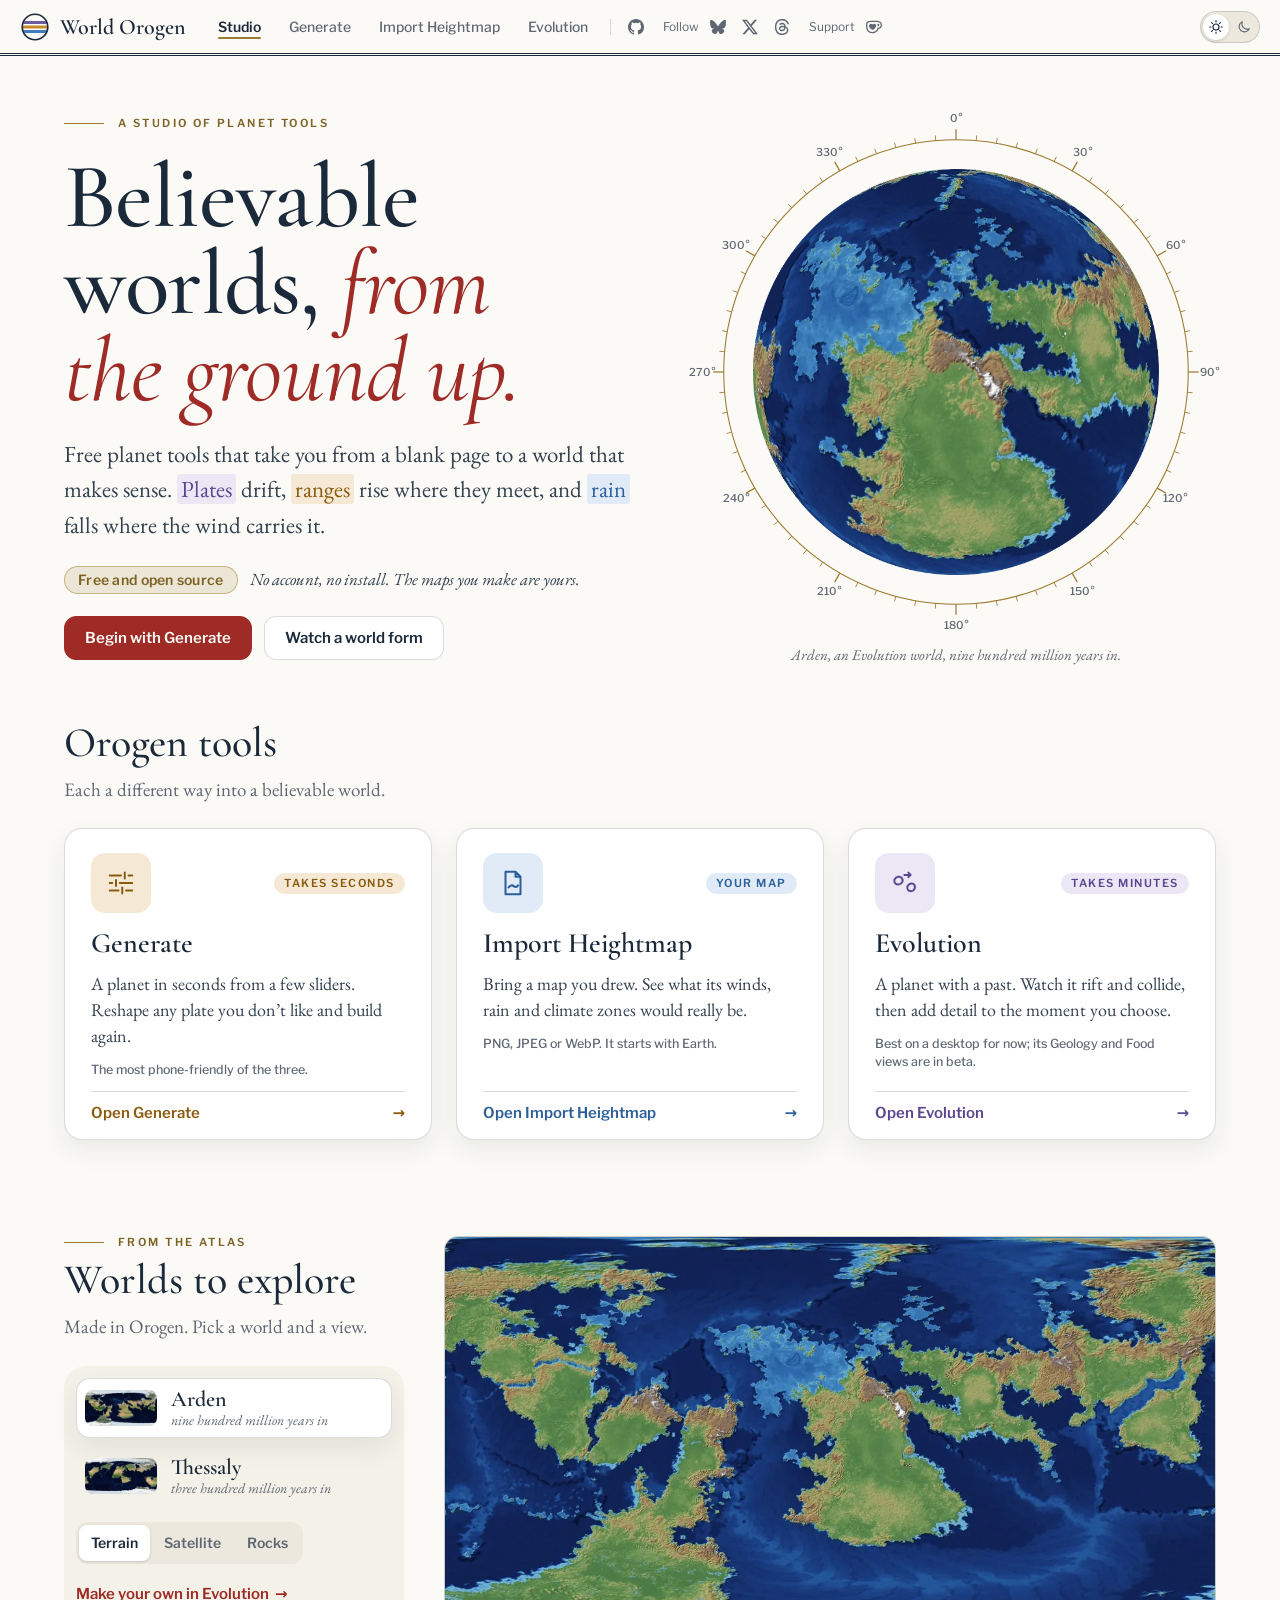
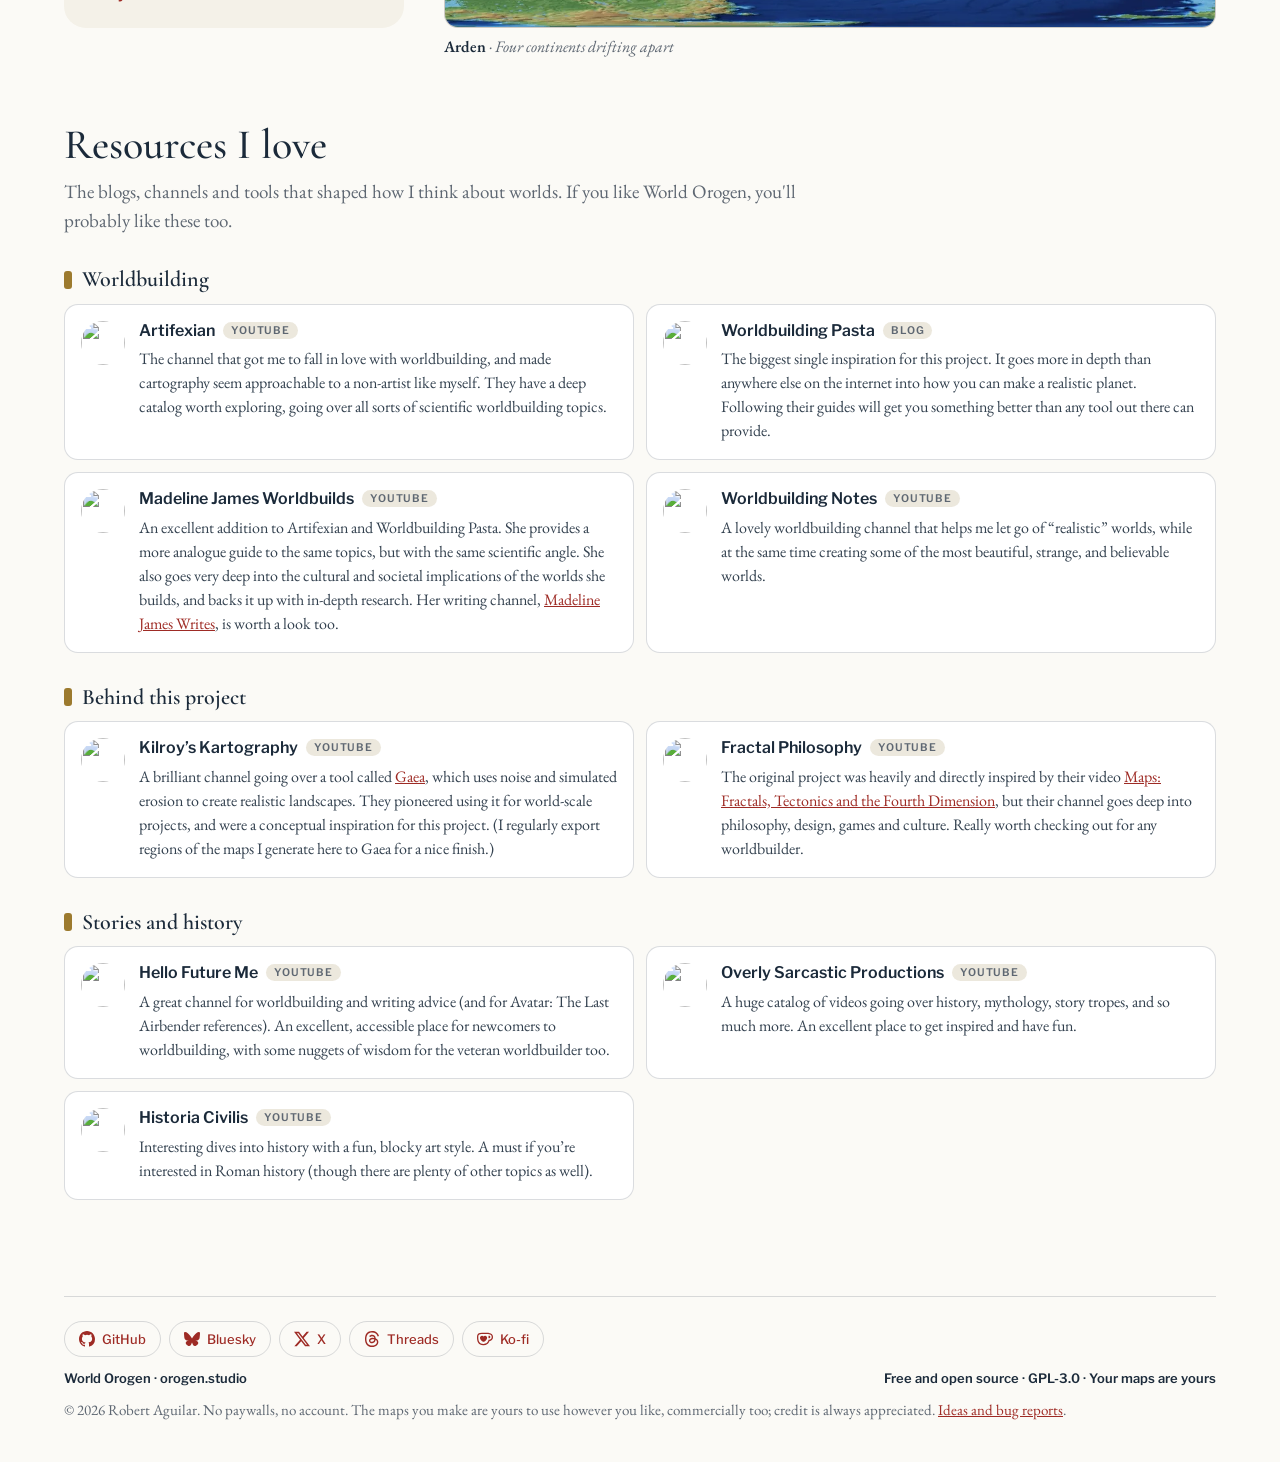
==== index.html @ 9ebd5ce2 "Redesign polish 1: theme switch, the open area, the logo spinner, the Studio The owner's first detai" ====
<!DOCTYPE html>
<html lang="en">
<head>
    <meta charset="UTF-8">
    <script>
        // Generate's planet links from before it moved to /generate (orogen.studio/#code): on to Generate, the planet kept.
        // The part after the # never reaches the server, so this page sends them on. (The Studio has no links within itself.)
        if (location.hash.length > 1) location.replace('/generate' + location.search + location.hash);
    </script>
    <meta name="viewport" content="width=device-width, initial-scale=1.0">
    <title>World Orogen Studio — Free Planet &amp; Worldbuilding Tools</title>
    <meta name="description" content="Believable worlds from the ground up — World Orogen's free, open-source planet tools in one place: generate a planet in seconds, import your own heightmap and simulate its climate, or watch a planet's tectonic history unfold — plus worldbuilding blogs, channels and tools worth knowing.">
    <meta name="author" content="World Orogen">
    <meta name="theme-color" content="#FBFAF6" media="(prefers-color-scheme: light)">
    <meta name="theme-color" content="#0E1824" media="(prefers-color-scheme: dark)">
    <link rel="canonical" href="https://orogen.studio/">
    <meta property="og:type" content="website">
    <meta property="og:url" content="https://orogen.studio/">
    <meta property="og:title" content="World Orogen Studio — Free Planet &amp; Worldbuilding Tools">
    <meta property="og:description" content="Believable worlds from the ground up: three free, in-browser planet tools, and the worldbuilding resources behind them.">
    <meta property="og:image" content="https://orogen.studio/preview.png">
    <meta property="og:site_name" content="World Orogen">
    <meta name="twitter:card" content="summary_large_image">
    <meta name="twitter:site" content="@worldorogen">
    <meta name="twitter:title" content="World Orogen Studio — Free Planet &amp; Worldbuilding Tools">
    <meta name="twitter:description" content="Believable worlds from the ground up: three free, in-browser planet tools, and the worldbuilding resources behind them.">
    <meta name="twitter:image" content="https://orogen.studio/preview.png">
    <link rel="manifest" href="site.webmanifest">
    <link rel="icon" href="assets/brand/favicon.svg" type="image/svg+xml">
    <link rel="icon" href="assets/brand/favicon-32.png" sizes="32x32" type="image/png">
    <link rel="apple-touch-icon" href="assets/brand/apple-touch-icon.png">
    <script src="js/theme.js"></script>
    <link rel="stylesheet" href="tokens.css">
    <link rel="stylesheet" href="styles.css">
    <link rel="stylesheet" href="studio.css">
</head>
<body class="studio">
    <nav id="topNav">
        <a class="nav-logo" href="/" aria-label="World Orogen: the Studio"><svg class="og-mark" width="30" height="30" viewBox="0 0 32 32" aria-hidden="true"><defs><clipPath id="navMarkClip"><circle cx="16" cy="16" r="12.8"/></clipPath></defs><g clip-path="url(#navMarkClip)"><rect class="s1" x="0" y="9.6" width="32" height="3.2"/><rect class="s2" x="0" y="14.4" width="32" height="3.2"/><rect class="s3" x="0" y="19.2" width="32" height="3.2"/></g><circle class="ring" cx="16" cy="16" r="13.6" stroke-width="1.8"/></svg><span class="nav-logo__word">World Orogen</span></a>
        <a href="/" class="nav-tab active">Studio</a>
        <a href="/generate" class="nav-tab">Generate</a>
        <a href="/import" class="nav-tab">Import<span class="nav-long">&nbsp;Heightmap</span></a>
        <a href="/evolution" class="nav-tab">Evolution</a>
        <div class="nav-follow">
            <a class="nav-icon" href="https://github.com/raguilar011095/planet_heightmap_generation" target="_blank" rel="noopener" title="Source code on GitHub" aria-label="Source code on GitHub"><svg width="16" height="16" aria-hidden="true"><use href="assets/social.svg#github"/></svg></a>
            <span class="nav-follow-label">Follow</span>
            <a class="nav-icon" href="https://bsky.app/profile/did:plc:quknpdz3qcoid5uh4qv27w2t" target="_blank" rel="noopener" title="Follow on Bluesky for new releases and sneak peeks" aria-label="World Orogen on Bluesky"><svg width="16" height="16" aria-hidden="true"><use href="assets/social.svg#bluesky"/></svg></a>
            <a class="nav-icon" href="https://x.com/worldorogen" target="_blank" rel="noopener" title="Follow on X for new releases and sneak peeks" aria-label="World Orogen on X"><svg width="16" height="16" aria-hidden="true"><use href="assets/social.svg#x"/></svg></a>
            <a class="nav-icon" href="https://www.threads.com/@orogen.studio" target="_blank" rel="noopener" title="Follow on Threads for new releases and sneak peeks" aria-label="World Orogen on Threads"><svg width="16" height="16" aria-hidden="true"><use href="assets/social.svg#threads"/></svg></a>
            <span class="nav-follow-label">Support</span>
            <a class="nav-icon" href="https://ko-fi.com/orogenstudio" target="_blank" rel="noopener" title="Support World Orogen on Ko-fi" aria-label="Support World Orogen on Ko-fi"><svg width="16" height="16" aria-hidden="true"><use href="assets/social.svg#kofi"/></svg></a>
        </div>
        <button class="nav-theme" id="themeToggle" type="button" aria-label="Switch the theme" title="Switch the theme"><span class="nav-theme__opt nav-theme__light"><svg width="16" height="16" viewBox="0 0 24 24" fill="none" stroke="currentColor" stroke-width="1.7" stroke-linecap="round" stroke-linejoin="round" aria-hidden="true"><circle cx="12" cy="12" r="4.5"/><path d="M12 2.5v2M12 19.5v2M2.5 12h2M19.5 12h2M5.3 5.3l1.4 1.4M17.3 17.3l1.4 1.4M5.3 18.7l1.4-1.4M17.3 6.7l1.4-1.4"/></svg></span><span class="nav-theme__opt nav-theme__dark"><svg width="16" height="16" viewBox="0 0 24 24" fill="none" stroke="currentColor" stroke-width="1.7" stroke-linecap="round" stroke-linejoin="round" aria-hidden="true"><path d="M20 14.5A8 8 0 0 1 9.5 4a8 8 0 1 0 10.5 10.5z"/></svg></span></button>
    </nav>

    <main class="studio-page">
        <section class="studio-hero">
            <div class="hero-text">
                <p class="og-eyebrow">A studio of planet tools</p>
                <h1>Believable worlds, <em>from the ground&nbsp;up.</em></h1>
                <p class="hero-lede">Free planet tools that take you from a blank page to a world that makes sense. <mark class="is-plates">Plates</mark> drift, <mark class="is-land">ranges</mark> rise where they meet, and <mark class="is-climate">rain</mark> falls where the wind carries it.</p>
                <p class="hero-free"><span class="hero-free__tag">Free and open source</span><span>No account, no install. The maps you make are yours.</span></p>
                <div class="hero-actions">
                    <a class="og-btn og-btn--primary" href="/generate">Begin with Generate</a>
                    <a class="og-btn" href="/evolution">Watch a world form</a>
                </div>
            </div>
            <figure class="hero-globe">
                <div class="hero-globe__frame">
                    <img src="assets/studio/globe-arden.webp" alt="Arden, a world made in Evolution, seen from space in relief" width="700" height="700" fetchpriority="high">
                    <svg class="hero-ring" viewBox="0 0 600 600" aria-hidden="true"><circle cx="300" cy="300" r="268" class="ring-line"/><line x1="300.0" y1="32.0" x2="300.0" y2="20.0" class="tick-long"/><text x="300.0" y="7.0" class="ring-num">0°</text><line x1="323.4" y1="33.0" x2="323.9" y2="27.0" class="tick"/><line x1="346.5" y1="36.1" x2="347.6" y2="30.2" class="tick"/><line x1="369.4" y1="41.1" x2="370.9" y2="35.3" class="tick"/><line x1="391.7" y1="48.2" x2="393.7" y2="42.5" class="tick"/><line x1="413.3" y1="57.1" x2="415.8" y2="51.7" class="tick"/><line x1="434.0" y1="67.9" x2="440.0" y2="57.5" class="tick-long"/><text x="446.5" y="46.3" class="ring-num">30°</text><line x1="453.7" y1="80.5" x2="457.2" y2="75.6" class="tick"/><line x1="472.3" y1="94.7" x2="476.1" y2="90.1" class="tick"/><line x1="489.5" y1="110.5" x2="493.7" y2="106.3" class="tick"/><line x1="505.3" y1="127.7" x2="509.9" y2="123.9" class="tick"/><line x1="519.5" y1="146.3" x2="524.4" y2="142.8" class="tick"/><line x1="532.1" y1="166.0" x2="542.5" y2="160.0" class="tick-long"/><text x="553.7" y="153.5" class="ring-num">60°</text><line x1="542.9" y1="186.7" x2="548.3" y2="184.2" class="tick"/><line x1="551.8" y1="208.3" x2="557.5" y2="206.3" class="tick"/><line x1="558.9" y1="230.6" x2="564.7" y2="229.1" class="tick"/><line x1="563.9" y1="253.5" x2="569.8" y2="252.4" class="tick"/><line x1="567.0" y1="276.6" x2="573.0" y2="276.1" class="tick"/><line x1="568.0" y1="300.0" x2="580.0" y2="300.0" class="tick-long"/><text x="593.0" y="300.0" class="ring-num">90°</text><line x1="567.0" y1="323.4" x2="573.0" y2="323.9" class="tick"/><line x1="563.9" y1="346.5" x2="569.8" y2="347.6" class="tick"/><line x1="558.9" y1="369.4" x2="564.7" y2="370.9" class="tick"/><line x1="551.8" y1="391.7" x2="557.5" y2="393.7" class="tick"/><line x1="542.9" y1="413.3" x2="548.3" y2="415.8" class="tick"/><line x1="532.1" y1="434.0" x2="542.5" y2="440.0" class="tick-long"/><text x="553.7" y="446.5" class="ring-num">120°</text><line x1="519.5" y1="453.7" x2="524.4" y2="457.2" class="tick"/><line x1="505.3" y1="472.3" x2="509.9" y2="476.1" class="tick"/><line x1="489.5" y1="489.5" x2="493.7" y2="493.7" class="tick"/><line x1="472.3" y1="505.3" x2="476.1" y2="509.9" class="tick"/><line x1="453.7" y1="519.5" x2="457.2" y2="524.4" class="tick"/><line x1="434.0" y1="532.1" x2="440.0" y2="542.5" class="tick-long"/><text x="446.5" y="553.7" class="ring-num">150°</text><line x1="413.3" y1="542.9" x2="415.8" y2="548.3" class="tick"/><line x1="391.7" y1="551.8" x2="393.7" y2="557.5" class="tick"/><line x1="369.4" y1="558.9" x2="370.9" y2="564.7" class="tick"/><line x1="346.5" y1="563.9" x2="347.6" y2="569.8" class="tick"/><line x1="323.4" y1="567.0" x2="323.9" y2="573.0" class="tick"/><line x1="300.0" y1="568.0" x2="300.0" y2="580.0" class="tick-long"/><text x="300.0" y="593.0" class="ring-num">180°</text><line x1="276.6" y1="567.0" x2="276.1" y2="573.0" class="tick"/><line x1="253.5" y1="563.9" x2="252.4" y2="569.8" class="tick"/><line x1="230.6" y1="558.9" x2="229.1" y2="564.7" class="tick"/><line x1="208.3" y1="551.8" x2="206.3" y2="557.5" class="tick"/><line x1="186.7" y1="542.9" x2="184.2" y2="548.3" class="tick"/><line x1="166.0" y1="532.1" x2="160.0" y2="542.5" class="tick-long"/><text x="153.5" y="553.7" class="ring-num">210°</text><line x1="146.3" y1="519.5" x2="142.8" y2="524.4" class="tick"/><line x1="127.7" y1="505.3" x2="123.9" y2="509.9" class="tick"/><line x1="110.5" y1="489.5" x2="106.3" y2="493.7" class="tick"/><line x1="94.7" y1="472.3" x2="90.1" y2="476.1" class="tick"/><line x1="80.5" y1="453.7" x2="75.6" y2="457.2" class="tick"/><line x1="67.9" y1="434.0" x2="57.5" y2="440.0" class="tick-long"/><text x="46.3" y="446.5" class="ring-num">240°</text><line x1="57.1" y1="413.3" x2="51.7" y2="415.8" class="tick"/><line x1="48.2" y1="391.7" x2="42.5" y2="393.7" class="tick"/><line x1="41.1" y1="369.4" x2="35.3" y2="370.9" class="tick"/><line x1="36.1" y1="346.5" x2="30.2" y2="347.6" class="tick"/><line x1="33.0" y1="323.4" x2="27.0" y2="323.9" class="tick"/><line x1="32.0" y1="300.0" x2="20.0" y2="300.0" class="tick-long"/><text x="7.0" y="300.0" class="ring-num">270°</text><line x1="33.0" y1="276.6" x2="27.0" y2="276.1" class="tick"/><line x1="36.1" y1="253.5" x2="30.2" y2="252.4" class="tick"/><line x1="41.1" y1="230.6" x2="35.3" y2="229.1" class="tick"/><line x1="48.2" y1="208.3" x2="42.5" y2="206.3" class="tick"/><line x1="57.1" y1="186.7" x2="51.7" y2="184.2" class="tick"/><line x1="67.9" y1="166.0" x2="57.5" y2="160.0" class="tick-long"/><text x="46.3" y="153.5" class="ring-num">300°</text><line x1="80.5" y1="146.3" x2="75.6" y2="142.8" class="tick"/><line x1="94.7" y1="127.7" x2="90.1" y2="123.9" class="tick"/><line x1="110.5" y1="110.5" x2="106.3" y2="106.3" class="tick"/><line x1="127.7" y1="94.7" x2="123.9" y2="90.1" class="tick"/><line x1="146.3" y1="80.5" x2="142.8" y2="75.6" class="tick"/><line x1="166.0" y1="67.9" x2="160.0" y2="57.5" class="tick-long"/><text x="153.5" y="46.3" class="ring-num">330°</text><line x1="186.7" y1="57.1" x2="184.2" y2="51.7" class="tick"/><line x1="208.3" y1="48.2" x2="206.3" y2="42.5" class="tick"/><line x1="230.6" y1="41.1" x2="229.1" y2="35.3" class="tick"/><line x1="253.5" y1="36.1" x2="252.4" y2="30.2" class="tick"/><line x1="276.6" y1="33.0" x2="276.1" y2="27.0" class="tick"/></svg>
                </div>
                <figcaption>Arden, an Evolution world, nine hundred million years in.</figcaption>
            </figure>
        </section>

        <section class="studio-section" aria-labelledby="toolsHead">
            <h2 id="toolsHead">Orogen tools</h2>
            <p class="studio-intro">Each a different way into a believable world.</p>
            <div class="tool-grid">
            <a class="tool-card is-land" href="/generate">
                <div class="tool-card__top">
                    <span class="tool-tile"><svg width="30" height="30" viewBox="0 0 24 24" fill="none" stroke="currentColor" stroke-width="1.6" stroke-linecap="round" stroke-linejoin="round" aria-hidden="true"><path d="M3 6h9M18 6h3M3 12h2M11 12h10M3 18h7M16 18h5M15 3.6v4.8M8 9.6v4.8M13 15.6v4.8"/></svg></span>
                    <span class="og-tag">Takes seconds</span>
                </div>
                <h3>Generate</h3>
                <p class="tool-card__text">A planet in seconds from a few sliders. Reshape any plate you don’t like and build again.</p>
                <p class="tool-card__note">The most phone-friendly of the three.</p>
                <span class="tool-card__cta">Open Generate<span aria-hidden="true">→</span></span>
            </a>
            <a class="tool-card is-climate" href="/import">
                <div class="tool-card__top">
                    <span class="tool-tile"><svg width="30" height="30" viewBox="0 0 24 24" fill="none" stroke="currentColor" stroke-width="1.6" stroke-linecap="round" stroke-linejoin="round" aria-hidden="true"><path d="M6 3h8l4 4v14H6zM14 3v4h4M8.5 15.5c1.4-1.8 2.9-2 4.1-1s2.4 1 3.4-.6"/></svg></span>
                    <span class="og-tag">Your map</span>
                </div>
                <h3>Import Heightmap</h3>
                <p class="tool-card__text">Bring a map you drew. See what its winds, rain and climate zones would really be.</p>
                <p class="tool-card__note">PNG, JPEG or WebP. It starts with Earth.</p>
                <span class="tool-card__cta">Open Import Heightmap<span aria-hidden="true">→</span></span>
            </a>
            <a class="tool-card is-plates" href="/evolution">
                <div class="tool-card__top">
                    <span class="tool-tile"><svg width="30" height="30" viewBox="0 0 24 24" fill="none" stroke="currentColor" stroke-width="1.6" stroke-linecap="round" stroke-linejoin="round" aria-hidden="true"><path d="M3.5 9.5c1.2-2.8 4.6-3.3 6-1.4s.3 4.6-2.2 5-4.3-1-3.8-3.6zM14 14.5c1.3-2.4 4.6-2.8 5.6-.9s-.1 4.6-2.5 4.9-3.8-1.4-3.1-4zM11.5 5.5h5m-1.8-1.8 1.8 1.8-1.8 1.8"/></svg></span>
                    <span class="og-tag">Takes minutes</span>
                </div>
                <h3>Evolution</h3>
                <p class="tool-card__text">A planet with a past. Watch it rift and collide, then add detail to the moment you choose.</p>
                <p class="tool-card__note">Best on a desktop for now; its Geology and Food views are in beta.</p>
                <span class="tool-card__cta">Open Evolution<span aria-hidden="true">→</span></span>
            </a>
            </div>
        </section>

        <section class="studio-section" aria-labelledby="worldsHead">
            <div class="worlds" id="worlds" data-arden-terrain="Four continents drifting apart" data-arden-satellite="The year from orbit" data-arden-rocks="Rock at the surface" data-thessaly-terrain="A supercontinent breaking up" data-thessaly-satellite="The year from orbit" data-thessaly-rocks="Rock at the surface">
                <div class="worlds-side">
                    <p class="og-eyebrow">From the atlas</p>
                    <h2 id="worldsHead">Worlds to explore</h2>
                    <p class="studio-intro">Made in Orogen. Pick a world and a view.</p>
                    <div class="worlds-panel">
                        <button type="button" class="world is-on" data-world="arden" aria-pressed="true">
                            <img src="assets/studio/worlds/arden-thumb.webp" alt="" width="96" height="48" loading="lazy">
                            <span><b>Arden</b><small>nine hundred million years in</small></span>
                        </button>
                        <button type="button" class="world" data-world="thessaly" aria-pressed="false">
                            <img src="assets/studio/worlds/thessaly-thumb.webp" alt="" width="96" height="48" loading="lazy">
                            <span><b>Thessaly</b><small>three hundred million years in</small></span>
                        </button>
                        <div class="og-seg" role="group" aria-label="View">
                            <button type="button" class="og-seg__opt" data-view="terrain" aria-pressed="true">Terrain</button>
                            <button type="button" class="og-seg__opt" data-view="satellite" aria-pressed="false">Satellite</button>
                            <button type="button" class="og-seg__opt" data-view="rocks" aria-pressed="false">Rocks</button>
                        </div>
                        <a class="og-link" href="/evolution">Make your own in Evolution <span aria-hidden="true">→</span></a>
                    </div>
                </div>
                <figure class="worlds-picture">
                    <img id="worldImg" src="assets/studio/worlds/arden-terrain.webp" alt="Arden, terrain" width="1200" height="600" loading="lazy">
                    <figcaption><b id="worldName">Arden</b> · <span id="worldNote">Four continents drifting apart</span></figcaption>
                </figure>
            </div>
        </section>

        <!--
            Resources: a section per kind, an entry per link. To add one, copy an <li> and change it.
        -->
        <section class="studio-section" aria-labelledby="resourcesHead">
            <h2 id="resourcesHead">Resources I love</h2>
            <p class="studio-intro">The blogs, channels and tools that shaped how I think about worlds. If you like World Orogen, you'll probably like these too.</p>

            <h3 class="res-head">Worldbuilding</h3>
            <ul class="res-list">
                <li class="res-item">
                    <img class="res-icon" src="assets/studio/channels/artifexian.jpg" alt="" width="44" height="44" loading="lazy">
                    <div class="res-body">
                        <a class="res-link" href="https://www.youtube.com/@Artifexian" target="_blank" rel="noopener">Artifexian</a><span class="res-kind">YouTube</span>
                        <p class="res-note">The channel that got me to fall in love with worldbuilding, and made cartography seem approachable to a non-artist like myself. They have a deep catalog worth exploring, going over all sorts of scientific worldbuilding topics.</p>
                    </div>
                </li>
                <li class="res-item">
                    <img class="res-icon" src="assets/studio/channels/worldbuilding-pasta.png" alt="" width="44" height="44" loading="lazy">
                    <div class="res-body">
                        <a class="res-link" href="https://worldbuildingpasta.blogspot.com/" target="_blank" rel="noopener">Worldbuilding Pasta</a><span class="res-kind">Blog</span>
                        <p class="res-note">The biggest single inspiration for this project. It goes more in depth than anywhere else on the internet into how you can make a realistic planet. Following their guides will get you something better than any tool out there can provide.</p>
                    </div>
                </li>
                <li class="res-item">
                    <img class="res-icon" src="assets/studio/channels/madeline-james-worldbuilds.jpg" alt="" width="44" height="44" loading="lazy">
                    <div class="res-body">
                        <a class="res-link" href="https://www.youtube.com/@MadelineJamesWorldbuilds" target="_blank" rel="noopener">Madeline James Worldbuilds</a><span class="res-kind">YouTube</span>
                        <p class="res-note">An excellent addition to Artifexian and Worldbuilding Pasta. She provides a more analogue guide to the same topics, but with the same scientific angle. She also goes very deep into the cultural and societal implications of the worlds she builds, and backs it up with in-depth research. Her writing channel, <a href="https://www.youtube.com/@madelinejameswrites" target="_blank" rel="noopener">Madeline James Writes</a>, is worth a look too.</p>
                    </div>
                </li>
                <li class="res-item">
                    <img class="res-icon" src="assets/studio/channels/worldbuilding-notes.jpg" alt="" width="44" height="44" loading="lazy">
                    <div class="res-body">
                        <a class="res-link" href="https://www.youtube.com/@WorldbuildingNotes" target="_blank" rel="noopener">Worldbuilding Notes</a><span class="res-kind">YouTube</span>
                        <p class="res-note">A lovely worldbuilding channel that helps me let go of “realistic” worlds, while at the same time creating some of the most beautiful, strange, and believable worlds.</p>
                    </div>
                </li>
            </ul>

            <h3 class="res-head">Behind this project</h3>
            <ul class="res-list">
                <li class="res-item">
                    <img class="res-icon" src="assets/studio/channels/kilroys-kartography.jpg" alt="" width="44" height="44" loading="lazy">
                    <div class="res-body">
                        <a class="res-link" href="https://www.youtube.com/@KilroysKartography" target="_blank" rel="noopener">Kilroy’s Kartography</a><span class="res-kind">YouTube</span>
                        <p class="res-note">A brilliant channel going over a tool called <a href="https://quadspinner.com/" target="_blank" rel="noopener">Gaea</a>, which uses noise and simulated erosion to create realistic landscapes. They pioneered using it for world-scale projects, and were a conceptual inspiration for this project. (I regularly export regions of the maps I generate here to Gaea for a nice finish.)</p>
                    </div>
                </li>
                <li class="res-item">
                    <img class="res-icon" src="assets/studio/channels/fractal-philosophy.jpg" alt="" width="44" height="44" loading="lazy">
                    <div class="res-body">
                        <a class="res-link" href="https://www.youtube.com/@FractalPhilosophy" target="_blank" rel="noopener">Fractal Philosophy</a><span class="res-kind">YouTube</span>
                        <p class="res-note">The original project was heavily and directly inspired by their video <a href="https://www.youtube.com/watch?v=7xL0udlhnqI" target="_blank" rel="noopener">Maps: Fractals, Tectonics and the Fourth Dimension</a>, but their channel goes deep into philosophy, design, games and culture. Really worth checking out for any worldbuilder.</p>
                    </div>
                </li>
            </ul>

            <h3 class="res-head">Stories and history</h3>
            <ul class="res-list">
                <li class="res-item">
                    <img class="res-icon" src="assets/studio/channels/hello-future-me.jpg" alt="" width="44" height="44" loading="lazy">
                    <div class="res-body">
                        <a class="res-link" href="https://www.youtube.com/@HelloFutureMe" target="_blank" rel="noopener">Hello Future Me</a><span class="res-kind">YouTube</span>
                        <p class="res-note">A great channel for worldbuilding and writing advice (and for Avatar: The Last Airbender references). An excellent, accessible place for newcomers to worldbuilding, with some nuggets of wisdom for the veteran worldbuilder too.</p>
                    </div>
                </li>
                <li class="res-item">
                    <img class="res-icon" src="assets/studio/channels/overly-sarcastic-productions.jpg" alt="" width="44" height="44" loading="lazy">
                    <div class="res-body">
                        <a class="res-link" href="https://www.youtube.com/@OverlySarcasticProductions" target="_blank" rel="noopener">Overly Sarcastic Productions</a><span class="res-kind">YouTube</span>
                        <p class="res-note">A huge catalog of videos going over history, mythology, story tropes, and so much more. An excellent place to get inspired and have fun.</p>
                    </div>
                </li>
                <li class="res-item">
                    <img class="res-icon" src="assets/studio/channels/historia-civilis.jpg" alt="" width="44" height="44" loading="lazy">
                    <div class="res-body">
                        <a class="res-link" href="https://www.youtube.com/@HistoriaCivilis" target="_blank" rel="noopener">Historia Civilis</a><span class="res-kind">YouTube</span>
                        <p class="res-note">Interesting dives into history with a fun, blocky art style. A must if you’re interested in Roman history (though there are plenty of other topics as well).</p>
                    </div>
                </li>
            </ul>

            <!-- Other generators & tools — uncomment when it has entries:
            <h3 class="res-head">Other generators &amp; tools</h3>
            <ul class="res-list">
                <li class="res-item">
                    <a class="res-link" href="https://example.com/" target="_blank" rel="noopener">Name</a>
                    <p class="res-note">Why you like it.</p>
                </li>
            </ul>
            -->
        </section>

        <footer class="studio-footer">
            <div class="studio-follow-links">
                <a href="https://github.com/raguilar011095/planet_heightmap_generation" target="_blank" rel="noopener"><svg width="16" height="16" aria-hidden="true"><use href="assets/social.svg#github"/></svg>GitHub</a>
                <a href="https://bsky.app/profile/did:plc:quknpdz3qcoid5uh4qv27w2t" target="_blank" rel="noopener"><svg width="16" height="16" aria-hidden="true"><use href="assets/social.svg#bluesky"/></svg>Bluesky</a>
                <a href="https://x.com/worldorogen" target="_blank" rel="noopener"><svg width="16" height="16" aria-hidden="true"><use href="assets/social.svg#x"/></svg>X</a>
                <a href="https://www.threads.com/@orogen.studio" target="_blank" rel="noopener"><svg width="16" height="16" aria-hidden="true"><use href="assets/social.svg#threads"/></svg>Threads</a>
                <a href="https://ko-fi.com/orogenstudio" target="_blank" rel="noopener"><svg width="16" height="16" aria-hidden="true"><use href="assets/social.svg#kofi"/></svg>Ko-fi</a>
            </div>
            <div class="studio-footer__line">
                <span>World Orogen · orogen.studio</span>
                <span>Free and open source · GPL-3.0 · Your maps are yours</span>
            </div>
            <p>©&nbsp;2026&nbsp;Robert&nbsp;Aguilar. No paywalls, no account. The maps you make are yours to use however you like, commercially too; credit is always appreciated. <a href="https://github.com/raguilar011095/planet_heightmap_generation/issues" target="_blank" rel="noopener">Ideas and bug reports</a>.</p>
        </footer>
    </main>
<script>
    // Worlds to explore: pick a world and a view (the picture and its caption follow)
    (function worlds() {
        const box = document.getElementById('worlds'), img = document.getElementById('worldImg');
        let world = 'arden', view = 'terrain';
        const show = () => {
            img.src = `assets/studio/worlds/${world}-${view}.webp`;
            const name = box.querySelector(`[data-world="${world}"] b`).textContent;
            img.alt = `${name}, ${view}`;
            document.getElementById('worldName').textContent = name;
            document.getElementById('worldNote').textContent = box.dataset[`${world}${view[0].toUpperCase()}${view.slice(1)}`];
        };
        box.addEventListener('click', e => {
            const w = e.target.closest('[data-world]'), v = e.target.closest('[data-view]');
            if (w) { world = w.dataset.world; for (const b of box.querySelectorAll('[data-world]')) { b.classList.toggle('is-on', b === w); b.setAttribute('aria-pressed', b === w); } }
            if (v) { view = v.dataset.view; for (const b of box.querySelectorAll('[data-view]')) b.setAttribute('aria-pressed', b === v); }
            if (w || v) show();
        });
    })();
</script>
</body>
</html>
---- tokens.css ----
/* World Orogen design tokens: the style guide’s values (docs/style-guide/), compiled from its tokens.
   Paper (light) is the default. Night (dark) follows the device, unless the page sets data-theme="light"
   or data-theme="dark" on <html>. Map colours are the same in both themes.
   The redesign (plans/REDESIGN_PLAN.md) moves each page onto these; until a page uses them they cost nothing
   (a browser fetches a font only when text uses it). */

@font-face { font-family: 'Cormorant Garamond'; src: url('assets/fonts/CormorantGaramond.woff2') format('woff2'); font-weight: 400 700; font-style: normal; font-display: swap; }
@font-face { font-family: 'Cormorant Garamond'; src: url('assets/fonts/CormorantGaramond-Italic.woff2') format('woff2'); font-weight: 400 700; font-style: italic; font-display: swap; }
@font-face { font-family: 'EB Garamond'; src: url('assets/fonts/EBGaramond.woff2') format('woff2'); font-weight: 400 800; font-style: normal; font-display: swap; }
@font-face { font-family: 'EB Garamond'; src: url('assets/fonts/EBGaramond-Italic.woff2') format('woff2'); font-weight: 400 800; font-style: italic; font-display: swap; }
@font-face { font-family: 'Libre Franklin'; src: url('assets/fonts/LibreFranklin.woff2') format('woff2'); font-weight: 100 900; font-style: normal; font-display: swap; }

:root {
    /* Page, text and action */
    --bg: #FBFAF6;  /* Page ground: the Studio, tools, Explains. Ivory paper by day, navy at night. */
    --surface: #FFFFFF;  /* Cards, legend cards, inputs, the raised world in a picker. */
    --panel: #F4F1E8;  /* Tinted panels that hold other things: the worlds panel, the Explains call to action. */
    --desk: #EFEBE1;  /* The stage behind the globe and behind an atlas print: one step off the page. */
    --chip-track: #ECE8DD;  /* The track of a segmented control and the open row of a list. */
    --chip-on: #FFFFFF;  /* The chosen option inside a segmented control. */
    --ink: #1B2A3A;  /* Headings, labels and anything that must read first; on bg, surface, panel, desk and chip-track (12:1 or more… */
    --body: #33414F;  /* Running text and descriptions; on bg, surface, panel and desk (8.5:1 or more). */
    --muted: #5E6772;  /* Captions, meta, inactive chips, units; on bg, surface, panel, desk and chip-track (4.7:1 or more). Not on chi… */
    --rule: rgba(27,42,58,0.16);  /* Hairlines: card borders, list dividers, input borders. */
    --accent: #9E2B25;  /* Oxblood. The one primary action on a view, links that act, the italic accent phrase in a display heading. As… */
    --on-accent: #FBFAF6;  /* Text and icons on an accent fill (7.1:1 by day, 5.6:1 at night). */
    --gold: #9C7A2E;  /* Ornament only: the degree ring, the active-tab underline, a founder’s ring. Never text, never clickable. 3.3:… */
    --gold-ink: #7D6224;  /* Gold as text: small-caps eyebrows (“A STUDIO OF PLANET TOOLS”); on bg, surface, panel and desk (4.8:1 or more… */
    --focus: #9E2B25;  /* The keyboard focus ring: 2px solid, 2px offset; 6:1 or more on every ground. */
    /* Layers: they mark the interface, never the data */
    --layer-plates: #6E5AA0;  /* Plates: the colour bar beside a section or legend heading, the dot on a tab, a sidenote’s rule (3:1 or more o… */
    --layer-plates-ink: #5A4790;  /* Plates as text: a tag, a highlighted word, a tool card’s call to action; on layer-plates-tint (4.9:1 or more). */
    --layer-plates-tint: #ECE7F5;  /* Plates’s tint: behind its ink in tags, highlights and icon tiles. */
    --layer-land: #B07624;  /* Land: the colour bar beside a section or legend heading, the dot on a tab, a sidenote’s rule (3:1 or more on… */
    --layer-land-ink: #8A5A0E;  /* Land as text: a tag, a highlighted word, a tool card’s call to action; on layer-land-tint (4.9:1 or more). */
    --layer-land-tint: #F5E9D6;  /* Land’s tint: behind its ink in tags, highlights and icon tiles. */
    --layer-climate: #3F7CC2;  /* Climate: the colour bar beside a section or legend heading, the dot on a tab, a sidenote’s rule (3:1 or more… */
    --layer-climate-ink: #2C5F9A;  /* Climate as text: a tag, a highlighted word, a tool card’s call to action; on layer-climate-tint (4.9:1 or mor… */
    --layer-climate-tint: #E1EBF7;  /* Climate’s tint: behind its ink in tags, highlights and icon tiles. */
    --layer-rock: #B3573F;  /* Rock: the colour bar beside a section or legend heading, the dot on a tab, a sidenote’s rule (3:1 or more on… */
    --layer-rock-ink: #9A4430;  /* Rock as text: a tag, a highlighted word, a tool card’s call to action; on layer-rock-tint (4.9:1 or more). */
    --layer-rock-tint: #F6E2DC;  /* Rock’s tint: behind its ink in tags, highlights and icon tiles. */
    --layer-food: #4E8A5A;  /* Food: the colour bar beside a section or legend heading, the dot on a tab, a sidenote’s rule (3:1 or more on… */
    --layer-food-ink: #2F6B45;  /* Food as text: a tag, a highlighted word, a tool card’s call to action; on layer-food-tint (4.9:1 or more). */
    --layer-food-tint: #E1F0E6;  /* Food’s tint: behind its ink in tags, highlights and icon tiles. */
    /* The logo */
    --logo-violet: #6E5AA0;  /* The mark’s top stripe (Plates). Fixed in both themes. */
    --logo-ochre: #C98A2E;  /* The mark’s middle stripe (Land). Fixed in both themes. */
    --logo-blue: #3F7CC2;  /* The mark’s bottom stripe (Climate). Fixed in both themes. */
    /* The map’s ground (the same in both themes: the globe is an object, not chrome) */
    --map-sea: #18223E;  /* The quiet sea under every land-only layer (Köppen, Rocks, Ores, Food…), shaded gently by the sea floor. */
    --map-paper: #DED9CC;  /* Land with nothing to show in this view: no ore, no farming yet, no data. */
    --map-ice: #E8ECF2;  /* Ice, drawn as ice in every view. */
    --map-lake: #2C3E64;  /* Lakes under land-only layers. */
    --map-stipple: #8A7A66;  /* The stipple dots on paper: lived off the wild, not farmed (wild foods, foragers). */
    --map-grid: rgba(255,255,255,0.22);  /* The 30° graticule over the globe. */
    --map-tropics: #F3E3B0;  /* The equator and tropics, dashed, at 70 % opacity; optional, useful in Climate. */
    --map-air: rgba(120,150,185,0.38);  /* The thin rim of air around the globe, a little bluer on the night stage. */
    --map-label: #FFFFFF;  /* Continent and sea names on the map, with map-halo behind them. */
    --map-halo: rgba(10,20,35,0.9);  /* The soft halo under map labels (text-shadow). */
    --stage-space: #04060C;  /* Space, the optional cinematic stage (with stars). The default stage is desk. */
    /* Pins */
    --pin-fill: #FFFFFF;  /* A map pin’s face; an open pin swaps fill and ink. */
    --pin-ink: #1B2A3A;  /* A map pin’s ring and number (14.6:1 on pin-fill). */
    --pin-founder: #C9A85A;  /* The ring of a founding hearth’s pin. */
    /* The atlas print’s papers */
    --paper-ivory: #F7F2E6;  /* Atlas print paper, Ivory. */
    --paper-midnight: #0F1B2A;  /* Atlas print paper, Midnight. */
    --paper-ink: #1B2A3A;  /* Ink on Ivory paper: frames, title, notes. */
    --paper-gold: #8A6A24;  /* Gold on Ivory paper: the globe inset’s ring, small-caps heads (#C9A85A on Midnight). */
    /* Which kind: the categorical eight, assigned in order */
    --cat-1: #D08F34;
    --cat-2: #31B4AC;
    --cat-3: #8B3D2C;
    --cat-4: #8896EF;
    --cat-5: #728431;
    --cat-6: #7B358B;
    --cat-7: #0578A4;
    --cat-8: #C66178;
    /* Ore families */
    --ore-alloy: #923718;  /* Ore family: Iron and alloy metals (iron, nickel, platinum and chromium). One metal alone takes its family’s c… */
    --ore-base: #2BB3B7;  /* Ore family: Base metals (copper, tin, lead and zinc, aluminium). One metal alone takes its family’s colour, r… */
    --ore-precious: #BC871A;  /* Ore family: Precious (gold, silver, diamonds). One metal alone takes its family’s colour, richness by strengt… */
    --ore-salt: #AD68B0;  /* Ore family: Salt. One metal alone takes its family’s colour, richness by strength. The four pass every check… */
    /* Staple food */
    --staple-paddy: #4FBCAA;  /* Staple food: Paddy grains. Paler where it feeds less well; striped where a second does nearly as well. Wild f… */
    --staple-cool: #CCB21F;  /* Staple food: Cool-season grains. Paler where it feeds less well; striped where a second does nearly as well.… */
    --staple-warm: #D07B64;  /* Staple food: Warm-season grains. Paler where it feeds less well; striped where a second does nearly as well.… */
    --staple-roots: #A778DE;  /* Staple food: Roots and tubers. Paler where it feeds less well; striped where a second does nearly as well. Wi… */
    --staple-livestock: #6E8E00;  /* Staple food: Livestock. Paler where it feeds less well; striped where a second does nearly as well. Wild food… */
    --staple-fish: #1064AE;  /* Staple food: Fish. Paler where it feeds less well; striped where a second does nearly as well. Wild foods are… */
    --staple-tree: #B3355A;  /* Staple food: Tree and palm crops. Paler where it feeds less well; striped where a second does nearly as well.… */
    /* How much and which side: ramps */
    --ramp-variety-0: #E2DACA;
    --ramp-variety-1: #E2D6AA;
    --ramp-variety-2: #BCC87C;
    --ramp-variety-3: #70A468;
    --ramp-variety-4: #2E7864;
    --ramp-variety-5: #164C52;
    --ramp-came-0: #164A48;
    --ramp-came-1: #2A7868;
    --ramp-came-2: #68A270;
    --ramp-came-3: #B2C478;
    --ramp-came-4: #E2D294;
    --ramp-came-5: #EEDEBA;
    --temp-0: #2A0B5E;
    --temp-1: #313695;
    --temp-2: #4575B4;
    --temp-3: #E0F3F8;
    --temp-4: #FEE090;
    --temp-5: #FDAE61;
    --temp-6: #D73027;
    --temp-7: #67001F;
    --rain-0: #F6ECD4;
    --rain-1: #E4D696;
    --rain-2: #B4D26E;
    --rain-3: #5CB060;
    --rain-4: #218078;
    --rain-5: #1E5AAA;
    --rain-6: #141E6E;
    --pressure-0: #2166AC;
    --pressure-1: #92C5DE;
    --pressure-2: #F7F7F7;
    --pressure-3: #F4A582;
    --pressure-4: #B2182B;
    /* Köppen-Geiger, exactly as js/koppen.js draws it */
    --koppen-Ocean: #4A70A6;
    --koppen-Af: #0000FF;
    --koppen-Am: #0078FF;
    --koppen-Aw: #45ABFA;
    --koppen-BWh: #FF0000;
    --koppen-BWk: #FF9696;
    --koppen-BSh: #F5A600;
    --koppen-BSk: #FFDB63;
    --koppen-Cfa: #C7FF4F;
    --koppen-Cfb: #63FF4F;
    --koppen-Cfc: #33C700;
    --koppen-Csa: #FFFF00;
    --koppen-Csb: #C7C700;
    --koppen-Csc: #969600;
    --koppen-Cwa: #96FF96;
    --koppen-Cwb: #63C763;
    --koppen-Cwc: #339633;
    --koppen-Dfa: #00FFFF;
    --koppen-Dfb: #38C7FF;
    --koppen-Dfc: #007D7D;
    --koppen-Dfd: #00455E;
    --koppen-Dsa: #E680FF;
    --koppen-Dsb: #B259D9;
    --koppen-Dsc: #8033A6;
    --koppen-Dsd: #591A73;
    --koppen-Dwa: #ABB0FF;
    --koppen-Dwb: #6E78C7;
    --koppen-Dwc: #4A4FC7;
    --koppen-Dwd: #330087;
    --koppen-ET: #B2B2B2;
    --koppen-EF: #696969;

    /* Type families */
    --font-display: "Cormorant Garamond", "EB Garamond", Georgia, serif;
    --font-text: "EB Garamond", Georgia, "Times New Roman", serif;
    --font-ui: "Libre Franklin", "Segoe UI", system-ui, -apple-system, sans-serif;

    /* Spacing, on 4px */
    --space-1: 4px;
    --space-2: 8px;
    --space-3: 12px;
    --space-4: 16px;
    --space-5: 20px;
    --space-6: 24px;
    --space-7: 32px;
    --space-8: 40px;
    --space-10: 64px;

    /* Corners */
    --radius-xs: 3px;
    --radius-sm: 8px;
    --radius-input: 10px;
    --radius-md: 12px;
    --radius-lg: 14px;
    --radius-xl: 18px;
    --radius-2xl: 22px;
    --radius-full: 9999px;

    /* Lines */
    --line-hair: 1px;
    --line-masthead: 3px;
    --line-sidenote: 3px;
    --line-callout: 4px;

    /* Sizes */
    --size-touch: 44px;
    --size-chip: 36px;
    --size-button-main: 50px;
    --size-pin: 24px;
    --size-tile: 60px;
    --size-panel: 300px;
    --size-column: 720px;

    /* Shadows */
    --shadow-chip: 0 1px 3px rgba(0,0,0,0.15);
    --shadow-card: 0 10px 26px rgba(27,42,58,0.08);
    --shadow-pin: 0 1px 4px rgba(0,0,0,0.45);
    --shadow-paper: 0 30px 70px rgba(0,0,0,0.28);
}

/* Night */
:root[data-theme="dark"] {
    --bg: #0E1824;
    --surface: #142232;
    --panel: #122030;
    --desk: #0B1420;
    --chip-track: #1A2A3C;
    --chip-on: #2A3D52;
    --ink: #EDE6D6;
    --body: #CFC8B8;
    --muted: #9AA4AE;
    --rule: rgba(237,230,214,0.2);
    --accent: #D9735E;
    --on-accent: #0E1824;
    --gold: #C9A85A;
    --gold-ink: #C9A85A;
    --focus: #E39A88;
    --layer-plates: #9A87D0;
    --layer-plates-ink: #C9BCF0;
    --layer-plates-tint: rgba(110,90,160,0.28);
    --layer-land: #C98A2E;
    --layer-land-ink: #EBC27C;
    --layer-land-tint: rgba(201,138,46,0.26);
    --layer-climate: #5C95D6;
    --layer-climate-ink: #A3C8F2;
    --layer-climate-tint: rgba(63,124,194,0.28);
    --layer-rock: #CF7A62;
    --layer-rock-ink: #F2AE9A;
    --layer-rock-tint: rgba(179,87,63,0.28);
    --layer-food: #6FAA7B;
    --layer-food-ink: #A6D8B2;
    --layer-food-tint: rgba(78,138,90,0.28);
    --map-air: rgba(96,156,255,0.38);
    --shadow-card: 0 10px 26px rgba(0,0,0,0.3);
}
@media (prefers-color-scheme: dark) {
  :root:not([data-theme="light"]) {
      --bg: #0E1824;
      --surface: #142232;
      --panel: #122030;
      --desk: #0B1420;
      --chip-track: #1A2A3C;
      --chip-on: #2A3D52;
      --ink: #EDE6D6;
      --body: #CFC8B8;
      --muted: #9AA4AE;
      --rule: rgba(237,230,214,0.2);
      --accent: #D9735E;
      --on-accent: #0E1824;
      --gold: #C9A85A;
      --gold-ink: #C9A85A;
      --focus: #E39A88;
      --layer-plates: #9A87D0;
      --layer-plates-ink: #C9BCF0;
      --layer-plates-tint: rgba(110,90,160,0.28);
      --layer-land: #C98A2E;
      --layer-land-ink: #EBC27C;
      --layer-land-tint: rgba(201,138,46,0.26);
      --layer-climate: #5C95D6;
      --layer-climate-ink: #A3C8F2;
      --layer-climate-tint: rgba(63,124,194,0.28);
      --layer-rock: #CF7A62;
      --layer-rock-ink: #F2AE9A;
      --layer-rock-tint: rgba(179,87,63,0.28);
      --layer-food: #6FAA7B;
      --layer-food-ink: #A6D8B2;
      --layer-food-tint: rgba(78,138,90,0.28);
      --map-air: rgba(96,156,255,0.38);
      --shadow-card: 0 10px 26px rgba(0,0,0,0.3);
  }
}

/* Type styles: og-t-<name>, as named in the style guide (docs/style-guide/README.md, Type) */
.og-t-hero { font: 500 92px/0.95 var(--font-display); letter-spacing: -0.01em; }
.og-t-display { font: 500 58px/0.98 var(--font-display); }
.og-t-title { font: 500 42px/1 var(--font-display); }
.og-t-view-title { font: 500 34px/1 var(--font-display); }
.og-t-card-title { font: 600 28px/1.05 var(--font-display); }
.og-t-section { font: 600 22px/1.1 var(--font-display); }
.og-t-group { font: 600 20px/1.2 var(--font-display); }
.og-t-value { font: 600 26px/1 var(--font-display); }
.og-t-wordmark { font: 600 26px/1 var(--font-display); }
.og-t-lede { font: 400 23px/1.55 var(--font-text); }
.og-t-essay { font: 400 21px/1.65 var(--font-text); }
.og-t-reading { font: 400 18px/1.45 var(--font-text); }
.og-t-control-label { font: 400 18px/1.3 var(--font-text); }
.og-t-note { font: italic 400 16px/1.4 var(--font-text); }
.og-t-caption { font: italic 400 15px/1.45 var(--font-text); }
.og-t-button { font: 600 15px/1 var(--font-ui); }
.og-t-nav { font: 500 14px/1 var(--font-ui); }
.og-t-control { font: 600 14px/1 var(--font-ui); }
.og-t-label { font: 600 13px/1.3 var(--font-ui); }
.og-t-meta { font: 500 12.5px/1.45 var(--font-ui); }
.og-t-eyebrow { font: 600 11px/1.2 var(--font-ui); letter-spacing: 0.14em; }
.og-t-figure { font: 600 14px/1.3 var(--font-ui); font-variant-numeric: tabular-nums; }
.og-t-map-land { font: 600 19px/1 var(--font-display); letter-spacing: 0.22em; }
.og-t-map-sea { font: italic 400 17px/1 var(--font-text); letter-spacing: 0.06em; }
.og-t-map-range { font: 600 9px/1 var(--font-ui); letter-spacing: 0.3em; }
---- styles.css ----
/* ── Today’s look, as variables ──
   The roles today’s rules use, each pointed at the style guide’s tokens (tokens.css), so both themes follow.
   R2 and R3 of the redesign (plans/REDESIGN_PLAN.md) redraw the pieces with the tokens and retire these roles.
   New rules use the tokens, never a literal colour. */
:root {
    /* Grounds and panels */
    --ui-page: var(--desk);
    --ui-stage: var(--desk);
    --ui-stage-veil: color-mix(in srgb, var(--desk) 78%, transparent);
    --ui-well: var(--chip-track);
    --ui-menu: var(--surface);
    --ui-panel-94: var(--surface);
    --ui-scrim: color-mix(in srgb, var(--stage-space) 45%, transparent);
    /* Text, lightest to faintest */
    --ui-ink: var(--ink);
    --ui-ink-soft: var(--ink);
    --ui-body: var(--body);
    --ui-body-soft: var(--ink);
    --ui-body-cool: var(--body);
    --ui-body-dim: var(--body);
    --ui-label: var(--body);
    --ui-label-dim: var(--body);
    --ui-muted: var(--muted);
    --ui-muted-grey: var(--muted);
    --ui-note: var(--muted);
    --ui-faint: var(--muted);
    --ui-marker: var(--muted);
    --ui-faint-2: var(--muted);
    --ui-hint: var(--muted);
    --ui-faintest: var(--muted);
    --ui-off: var(--muted);
    --ui-marker-off: var(--muted);
    /* White washes and lines (by opacity) */
    --ui-white-04: color-mix(in srgb, var(--ink) 4%, transparent);
    --ui-white-06: color-mix(in srgb, var(--ink) 6%, transparent);
    --ui-white-08: var(--rule);
    --ui-white-10: var(--rule);
    --ui-white-12: color-mix(in srgb, var(--ink) 12%, transparent);
    --ui-white-14: var(--rule);
    --ui-white-15: color-mix(in srgb, var(--ink) 20%, transparent);
    --ui-white-18: color-mix(in srgb, var(--ink) 14%, transparent);
    --ui-white-20: color-mix(in srgb, var(--ink) 24%, transparent);
    --ui-white-25: color-mix(in srgb, var(--ink) 22%, transparent);
    --ui-white-50: color-mix(in srgb, var(--ink) 50%, transparent);
    /* Blue: actions, selection and links */
    --ui-action: var(--accent);
    --ui-action-deep: var(--accent);
    --ui-select: var(--ink);
    --ui-select-text: var(--ink);
    --ui-select-08: var(--panel);
    --ui-select-15: var(--chip-track);
    --ui-select-25: color-mix(in srgb, var(--accent) 18%, transparent);
    --ui-sky-18: var(--chip-on);
    --ui-sky-25: var(--rule);
    --ui-sky-45: color-mix(in srgb, var(--ink) 30%, transparent);
    --ui-navy-70: var(--surface);
    --ui-navy-80: var(--surface);
    --ui-navy-hover-90: var(--chip-track);
    --ui-link: var(--accent);
    --ui-link-legend: var(--accent);
    --ui-link-hover: var(--accent);
    --ui-live: var(--layer-climate-ink);
    --ui-live-bg: var(--layer-climate-tint);
    /* Amber: stale, beta, warnings, busy */
    --ui-amber: var(--layer-land-ink);
    --ui-amber-10: color-mix(in srgb, var(--gold) 10%, transparent);
    --ui-amber-25: color-mix(in srgb, var(--gold) 30%, transparent);
    --ui-beta: var(--gold-ink);
    --ui-beta-bg: color-mix(in srgb, var(--gold) 16%, transparent);
    --ui-beta-note: var(--muted);
    --ui-warn: var(--gold-ink);
    --ui-sun: var(--gold);
    --ui-note-warm: var(--gold-ink);
    /* Red: regenerate, errors */
    --ui-red: var(--accent);
    --ui-error: var(--accent);
    /* Green: rebuild ready, finish, new */
    --ui-ready-35: color-mix(in srgb, var(--accent) 30%, transparent);
    --ui-ready-40: color-mix(in srgb, var(--accent) 35%, transparent);
    --ui-ready-50: color-mix(in srgb, var(--accent) 40%, transparent);
    --ui-ready-55: color-mix(in srgb, var(--accent) 45%, transparent);
    --ui-ready-85: var(--accent);
    /* Greys: a build in progress */
    --ui-busy-grey: var(--chip-track);
    --ui-busy-grey-deep: var(--chip-track);
}
/* ── end of today’s look ── */

* { margin: 0; padding: 0; box-sizing: border-box; }
body { background: var(--ui-page); overflow: hidden; font-family: var(--font-ui); color: var(--ui-ink); }
#canvas { display: block; }
/* the keyboard focus ring, on every control (docs/style-guide/README.md, Accessibility) */
:is(button, a, select, summary, input, [tabindex]):focus-visible { outline: 2px solid var(--focus); outline-offset: 2px; }
.toggle-label input:focus-visible + .toggle-track { outline: 2px solid var(--focus); outline-offset: 2px; }

/* ── Components the pages share, from the style guide (docs/style-guide/components.css): add a piece here when a page
   first needs it, as it stands there ── */
.og-btn { box-sizing: border-box; display: inline-flex; align-items: center; justify-content: center; gap: var(--space-2); min-height: var(--size-touch); padding: 0 var(--space-5); border: var(--line-hair) solid var(--rule); border-radius: var(--radius-md); background: var(--surface); color: var(--ink); font: 600 15px/1 var(--font-ui); text-decoration: none; cursor: pointer; }
.og-btn--primary { background: var(--accent); border-color: var(--accent); color: var(--on-accent); }
.og-btn--main { min-height: var(--size-button-main); width: 100%; }
.og-btn--quiet { background: transparent; border-color: transparent; }
.og-btn svg { width: 16px; height: 16px; flex-shrink: 0; }
.og-link { display: inline-flex; align-items: center; gap: 6px; min-height: var(--size-touch); color: var(--accent); font: 600 15px/1 var(--font-ui); text-decoration: none; }
.og-link.is-plates, .og-link.is-land, .og-link.is-climate, .og-link.is-rock, .og-link.is-food { color: var(--l-ink); }
.og-seg { display: inline-flex; flex-wrap: wrap; gap: 2px; padding: 3px; border-radius: var(--radius-md); background: var(--chip-track); }
.og-seg__opt { height: var(--size-chip); padding: 0 var(--space-3); border: none; border-radius: var(--radius-sm); background: transparent; color: var(--muted); font: 600 14px/1 var(--font-ui); white-space: nowrap; cursor: pointer; }
.og-seg__opt[aria-pressed="true"] { background: var(--chip-on); color: var(--ink); box-shadow: var(--shadow-chip); }
.og-tag { align-self: flex-start; display: inline-flex; align-items: center; padding: 4px 10px; border-radius: var(--radius-full); background: var(--l-tint, var(--chip-track)); color: var(--l-ink, var(--ink)); font: 600 11px/1.2 var(--font-ui); letter-spacing: 0.14em; text-transform: uppercase; white-space: nowrap; }
.og-eyebrow { display: flex; align-items: center; gap: 14px; color: var(--gold-ink); font: 600 11px/1.2 var(--font-ui); letter-spacing: 0.22em; text-transform: uppercase; }
.og-eyebrow::before { content: ""; width: 40px; height: 1px; background: var(--gold); }
.og-btn:hover { background: var(--chip-track); }
.og-btn--primary:hover { background: var(--accent); filter: brightness(1.1); }
.og-seg__opt:hover { color: var(--ink); }
.og-link:hover { text-decoration: underline; }

/* the degree ring round the globe at home zoom (js/degree-ring.js): gold, ticks every 5°, longer every 30° */
.degree-ring { position: fixed; pointer-events: none; overflow: visible; transition: opacity 0.2s ease; }
.degree-ring .ring-line { fill: none; stroke: var(--gold); stroke-width: 1.2px; vector-effect: non-scaling-stroke; }
.degree-ring .tick { stroke: var(--gold); stroke-width: 1px; vector-effect: non-scaling-stroke; }
.degree-ring .tick-long { stroke: var(--gold); stroke-width: 1.4px; vector-effect: non-scaling-stroke; }
@media (prefers-reduced-motion: reduce) { .degree-ring { transition: none; } }

/* ─── The masthead (docs/style-guide/components.md: Masthead, Logo, Tabs) ─── */
:root { --nav-h: 56px; }   /* (everything placed under the masthead follows it: 36 px on phones) */
#topNav {
    position: fixed; top: 0; left: 0; right: 0;
    height: var(--nav-h); z-index: 60;
    background: color-mix(in srgb, var(--bg) 97%, transparent); backdrop-filter: blur(12px);
    border-bottom: var(--line-masthead) double var(--ink);
    display: flex; align-items: center;
    padding: 0 var(--space-5); gap: var(--space-1);
}
.nav-tab {
    position: relative; display: inline-flex; align-items: center; align-self: stretch;
    padding: 0 var(--space-3);
    font: 500 14px/1 var(--font-ui);
    color: var(--muted); text-decoration: none;
    transition: color 0.15s ease;
}
.nav-tab:hover {
    color: var(--ink);
}
.nav-tab.active {
    color: var(--ink); font-weight: 600;
}
.nav-tab.active::after {
    content: ''; position: absolute; left: var(--space-3); right: var(--space-3); bottom: 14px;
    height: 2px; border-radius: 1px; background: var(--gold);
}
/* the lockup: the mark and the name, home to the Studio */
.nav-logo { display: inline-flex; align-items: center; gap: 10px; flex: none; margin-right: var(--space-4); color: var(--ink); text-decoration: none; }
.nav-logo__word { font: 600 22px/1 var(--font-display); white-space: nowrap; }
.og-mark { flex: none; }
.og-mark .s1 { fill: var(--logo-violet); }
.og-mark .s2 { fill: var(--logo-ochre); }
.og-mark .s3 { fill: var(--logo-blue); }
.og-mark .ring { fill: none; stroke: var(--ink); }
/* after the tabs, past a short divider: GitHub, then the follow links (on phones and tablets the panel's foot has them) */
.nav-follow { display: flex; align-items: center; gap: 2px; flex: none; margin-left: 6px; }
.nav-follow::before { content: ''; width: 1px; height: 16px; background: var(--ui-white-14); margin-right: 8px; }
.nav-follow-label { font-size: 12px; color: var(--ui-faintest); margin: 0 2px 0 10px; }
.nav-icon {
    display: inline-flex; align-items: center; justify-content: center;
    width: 30px; height: 30px; border-radius: 6px;
    color: var(--ui-faint); transition: background 0.2s, color 0.2s;
}
.nav-icon:hover {
    color: var(--ink); background: var(--chip-track);
}
/* the theme switch, at the bar's far end (js/theme.js): a small segmented button, the sun and the moon on a track,
   the theme in use raised on its chip; a click anywhere on it switches */
.nav-theme {
    position: relative; margin-left: auto; flex: none; display: inline-flex; align-items: center; gap: 2px;
    padding: 2px; border: var(--line-hair) solid var(--rule); border-radius: var(--radius-full);
    background: var(--chip-track); color: var(--muted); cursor: pointer; transition: border-color 0.15s;
}
.nav-theme::after { content: ''; position: absolute; inset: -7px -3px; }   /* (a 44 px target in a 36 px bar) */
.nav-theme:hover { border-color: color-mix(in srgb, var(--ink) 34%, transparent); color: var(--body); }
.nav-theme:focus-visible { outline: 2px solid var(--focus); outline-offset: 2px; }
.nav-theme__opt {
    width: 26px; height: 26px; display: inline-flex; align-items: center; justify-content: center;
    border-radius: var(--radius-full); transition: background 0.15s, color 0.15s;
}
.nav-theme__light { background: var(--chip-on); color: var(--ink); box-shadow: var(--shadow-chip); }
:root[data-theme="dark"] .nav-theme__light { background: none; color: inherit; box-shadow: none; }
:root[data-theme="dark"] .nav-theme__dark { background: var(--chip-on); color: var(--ink); box-shadow: var(--shadow-chip); }
@media (prefers-color-scheme: dark) {
    :root:not([data-theme="light"]) .nav-theme__light { background: none; color: inherit; box-shadow: none; }
    :root:not([data-theme="light"]) .nav-theme__dark { background: var(--chip-on); color: var(--ink); box-shadow: var(--shadow-chip); }
}
@media (prefers-reduced-motion: reduce) { .nav-theme, .nav-theme__opt { transition: none; } }
#topNav { overflow-x: auto; scrollbar-width: none; }
#topNav::-webkit-scrollbar { display: none; }
.nav-tab { flex: none; white-space: nowrap; }

#ui {
    position: absolute; top: calc(var(--nav-h) + 16px); left: 16px;
    background: color-mix(in srgb, var(--bg) 96%, transparent); backdrop-filter: blur(12px);
    padding: var(--space-5); border-radius: var(--radius-xl);
    border: var(--line-hair) solid var(--rule); box-shadow: var(--shadow-card);
    width: var(--size-panel); user-select: none;
    transition: min-width 0.25s ease, padding 0.25s ease;
    overflow: visible;
    display: flex; flex-direction: column;
    max-height: calc(100vh - var(--nav-h) - 32px);
}
#sidebarContent {
    overflow-y: auto; overflow-x: hidden; flex: 1; min-height: 0;
    scrollbar-gutter: stable; padding-right: 4px;   /* (the values at the right edge clear an overlay scrollbar — issue #34) */
}
#sidebarContent::-webkit-scrollbar { width: 10px; }
#sidebarContent::-webkit-scrollbar-track { background: transparent; margin: 2px 0; }
#sidebarContent::-webkit-scrollbar-thumb {
    background: var(--ui-white-15); border-radius: 5px;
    border-left: 5px solid transparent; border-right: 2px solid transparent; background-clip: padding-box;
}
#ui h2 { margin-bottom: 4px; font: 600 26px/1.05 var(--font-display); }
#ui .sub {
    font: italic 400 15px/1.35 var(--font-text); color: var(--muted); margin-bottom: 0;
}
#sidebarHeader {
    display: flex; align-items: flex-start; justify-content: space-between;
    gap: 8px; margin-bottom: 16px;
}
#sidebarToggle {
    background: var(--surface);
    border: var(--line-hair) solid var(--rule); border-radius: var(--radius-sm);
    color: var(--muted); width: 30px; height: 30px;
    font-size: 16px; line-height: 1; cursor: pointer;
    display: flex; align-items: center; justify-content: center;
    flex-shrink: 0; padding: 0;
    transition: background 0.15s, color 0.15s;
}
#sidebarToggle:hover {
    background: var(--chip-track); color: var(--ink);
}
#ui.collapsed { width: auto; min-width: 0; padding: 12px; }
#ui.collapsed #sidebarHeader > div { display: none; }
#ui.collapsed #sidebarContent { display: none; }
#ui.collapsed #sidebarHeader { margin-bottom: 0; }
.section { margin-bottom: 6px; }
.section summary {
    display: flex; align-items: center; gap: 10px;
    font: 600 20px/1.2 var(--font-display); color: var(--ink);
    cursor: pointer; padding: 10px 0 6px; list-style: none;
    border-bottom: var(--line-hair) solid var(--rule);
}
.section summary::-webkit-details-marker { display: none; }
.section summary::before {
    content: ''; width: 8px; height: 18px; flex-shrink: 0;
    border-radius: var(--radius-xs); background: var(--l, var(--muted));
}
.section summary::after {
    content: ''; margin-left: auto; width: 7px; height: 7px; flex-shrink: 0;
    border-right: 1.6px solid var(--muted); border-bottom: 1.6px solid var(--muted);
    transform: translateY(-2px) rotate(45deg); transition: transform 0.15s ease;
}
.section:not([open]) > summary::after { transform: rotate(-45deg); }
/* a layer, on a section or any parent: its mark (--l), its ink and its tint */
.is-plates { --l: var(--layer-plates); --l-ink: var(--layer-plates-ink); --l-tint: var(--layer-plates-tint); }
.is-land { --l: var(--layer-land); --l-ink: var(--layer-land-ink); --l-tint: var(--layer-land-tint); }
.is-climate { --l: var(--layer-climate); --l-ink: var(--layer-climate-ink); --l-tint: var(--layer-climate-tint); }
.is-rock { --l: var(--layer-rock); --l-ink: var(--layer-rock-ink); --l-tint: var(--layer-rock-tint); }
.is-food { --l: var(--layer-food); --l-ink: var(--layer-food-ink); --l-tint: var(--layer-food-tint); }
.section-body { padding: 8px 0 2px; }
.climate-live-badge {
    font-size: 9px; font-weight: 700; text-transform: uppercase; letter-spacing: 0.06em;
    padding: 1px 5px; border-radius: 4px;
    background: var(--ui-live-bg); color: var(--ui-live);
    vertical-align: middle; margin-left: 2px;
}
.climate-hint {
    font-size: 11px; color: var(--ui-hint); line-height: 1.4;
    margin-bottom: 8px;
}
.import-expect {
    font-size: 11px; color: var(--ui-note); line-height: 1.5;
    background: var(--ui-select-08);
    border: 1px solid var(--ui-select-15);
    border-radius: 6px; padding: 8px 10px;
    margin-bottom: 10px;
    max-width: 250px;
}
.section[open] > summary {
    margin-bottom: 4px;
}
.cg { margin-bottom: 6px; }
.cg label {
    display: block; font: 400 16px/1.3 var(--font-text); color: var(--body); margin-bottom: 2px;
}
.cg .v {
    float: right; font: 600 19px/1 var(--font-display); color: var(--ink); font-variant-numeric: lining-nums tabular-nums;
}
.tip {
    display: inline-flex; align-items: center; justify-content: center;
    width: 16px; height: 16px; font: 600 10.5px/1 var(--font-ui);
    border-radius: 50%; background: var(--chip-track); color: var(--muted);
    cursor: help; position: relative; vertical-align: text-top;
    margin-left: 3px; flex-shrink: 0; transform: translateY(1px);
}
.tip:hover {
    background: var(--ink); color: var(--bg);
}
.tip:hover::after {
    content: attr(data-tip);
    position: absolute; left: calc(100% + 8px); top: 50%; transform: translateY(-50%);
    background: var(--surface);
    border: var(--line-hair) solid var(--rule); border-radius: var(--radius-sm);
    padding: 8px 12px; font: 400 15px/1.4 var(--font-text); color: var(--body);
    text-transform: none; letter-spacing: 0;
    width: 240px; white-space: normal;
    z-index: 200; pointer-events: none;
    box-shadow: var(--shadow-card);
}
input[type="range"] { width: 100%; height: 20px; margin: 0; accent-color: var(--ink); cursor: pointer; }

/* Slider thumb tooltip */
.slider-tooltip {
    position: absolute; top: -30px;
    background: var(--ui-panel-94);
    border: 1px solid var(--ui-white-15);
    border-radius: 5px;
    padding: 2px 7px;
    font-size: 11px; color: var(--ui-select-text);
    font-variant-numeric: tabular-nums;
    white-space: nowrap;
    pointer-events: none;
    transform: translateX(-50%);
    z-index: 10;
    opacity: 0;
    transition: opacity 0.15s ease;
}
.slider-tooltip.visible { opacity: 1; }
select {
    width: 100%; min-height: var(--size-chip); padding: 0 32px 0 12px; font: 500 14px/1 var(--font-ui);
    background-color: var(--surface); color: var(--ink);
    border: var(--line-hair) solid var(--rule); border-radius: var(--radius-input);
    cursor: pointer; appearance: none;
    background-image: url("data:image/svg+xml,%3Csvg xmlns='http://www.w3.org/2000/svg' width='10' height='6'%3E%3Cpath d='M0 0l5 6 5-6z' fill='%23808890'/%3E%3C/svg%3E");
    background-repeat: no-repeat; background-position: right 12px center;
}
select:hover {
    border-color: color-mix(in srgb, var(--ink) 35%, transparent);
}
select:focus {
    outline: 2px solid var(--focus); outline-offset: 1px;
}
select option { background: var(--ui-menu); color: var(--ui-body); }
select optgroup { font-style: normal; font-weight: 600; color: var(--ui-marker); background: var(--ui-menu); }
button#generate {
    width: 100%; min-height: var(--size-button-main); padding: 0 var(--space-4); margin-top: var(--space-3); margin-bottom: var(--space-3);
    background: var(--accent); color: var(--on-accent);
    border: var(--line-hair) solid var(--accent); border-radius: var(--radius-md);
    font: 600 15px/1 var(--font-ui); cursor: pointer;
    transition: background 0.15s ease, opacity 0.3s ease;
}
button#generate:hover { filter: brightness(1.15); }
button#generate.stale {
    background: var(--accent);
}
button#generate.stale:hover { filter: brightness(1.15); }
button#generate.regen {
    background: var(--accent);
}
button#generate.regen:hover { filter: brightness(1.15); }
button#generate.generating {
    background: var(--chip-track); border-color: var(--chip-track); color: var(--muted); cursor: wait;
}
#reapplyBtn {
    width: 100%; min-height: var(--size-touch); padding: 0 var(--space-4); margin-top: var(--space-1);
    background: var(--surface); color: var(--ink);
    border: var(--line-hair) solid var(--rule); border-radius: var(--radius-md);
    font: 600 14px/1 var(--font-ui); cursor: default;
    display: flex; align-items: center; justify-content: center; gap: var(--space-2);
    transition: background 0.15s, color 0.15s, border-color 0.15s;
}
#reapplyBtn:disabled {
    opacity: 0.45;
}
#reapplyBtn.spinning .reapply-icon { display: inline-block; animation: spin 0.8s linear infinite; }
#reapplyBtn.ready {
    background: color-mix(in srgb, var(--accent) 10%, var(--surface));
    color: var(--accent); border-color: var(--accent);
    cursor: pointer; opacity: 1;
}
#reapplyBtn.ready:hover {
    background: color-mix(in srgb, var(--accent) 18%, var(--surface));
}
#seedRow {
    display: flex; gap: 6px; margin-bottom: 12px;
}
#seedCode {
    flex: 1; min-width: 0; min-height: var(--size-chip);
    background: var(--surface); color: var(--ink);
    border: var(--line-hair) solid var(--rule); border-radius: var(--radius-input);
    padding: 0 10px; font-size: 13px; font-family: 'Consolas', 'Courier New', monospace;
    letter-spacing: 0.04em; outline: none;
}
#seedCode:focus {
    border-color: var(--focus);
}
#seedCode.flash { animation: seedFlash 0.6s ease; }
@keyframes seedFlash {
    0%   { background: var(--ui-select-25); border-color: var(--ui-select); }
    100% { background: var(--ui-white-06); border-color: var(--ui-white-10); }
}
#seedRow button {
    min-height: var(--size-chip); min-width: var(--size-chip);
    background: var(--surface); color: var(--ink);
    border: var(--line-hair) solid var(--rule); border-radius: var(--radius-sm);
    padding: 0 10px; font: 600 13px/1 var(--font-ui); cursor: pointer;
    transition: background 0.15s, color 0.15s, border-color 0.15s; white-space: nowrap;
}
#seedRow button:hover {
    background: var(--chip-track);
}
#loadBtn.ready {
    background: var(--accent); color: var(--on-accent); border-color: var(--accent);
}
#loadBtn.ready:hover {
    filter: brightness(1.1);
}
#seedError {
    font: 500 12px/1.4 var(--font-ui); color: var(--accent); margin: -6px 0 8px 2px; display: none;
}
#seedError.visible { display: block; }

/* Map type tabs */
.map-tabs {
    display: flex; gap: 2px;
    background: var(--chip-track);
    border-radius: var(--radius-md); padding: 3px;
    margin-bottom: 10px;
}
.map-tab {
    flex: 1; min-height: 32px; padding: 0 var(--space-3); border: none;
    background: transparent; color: var(--muted);
    font: 600 13px/1 var(--font-ui);
    border-radius: var(--radius-sm); cursor: pointer;
    transition: background 0.15s, color 0.15s;
}
.map-tab:hover {
    color: var(--ink);
}
.map-tab.active {
    background: var(--chip-on); color: var(--ink); box-shadow: var(--shadow-chip);
}

/* ── Over the planet, on every page (plans/VIEW_UI_PLAN.md): the view strip, folded behind the arrow at the tabs' left;
   the layers (Terrain · Satellite · Climate, its own row of maps and the season · Heightmap · Plates) under it; and the
   legend beside the planet ── */
.layer-bar {
    position: fixed; top: calc(var(--nav-h) + 12px); left: calc(50% + var(--open-shift, 0px)); transform: translateX(calc(-50% + var(--bar-shift, 0px))); z-index: 20;   /* (with the planet, js/open-area.js; the nudge clear of the panel: js/view-strip.js) */
    display: flex; flex-direction: column; align-items: center; gap: 6px; pointer-events: none;
    max-width: calc(100vw - 32px);
}
.layer-bar > * { pointer-events: auto; }
.layer-bar .map-tabs {
    margin: 0; gap: 0; background: color-mix(in srgb, var(--bg) 96%, transparent); backdrop-filter: blur(12px);
    border: var(--line-hair) solid var(--rule); border-radius: var(--radius-lg); padding: 0 var(--space-2);
    box-shadow: var(--shadow-card);
}
.layer-bar .map-tab {
    flex: none; padding: 7px 16px; font-size: 13px;
}
/* the layers: tabs with a gold underline, a dot for the layer each belongs to */
.layer-row .map-tab {
    position: relative; display: inline-flex; align-items: center; gap: var(--space-2);
    min-height: 42px; padding: 0 var(--space-3); border-radius: 0;
    font: 500 14px/1 var(--font-ui); color: var(--muted);
}
.layer-row .map-tab:hover { color: var(--ink); }
.layer-row .map-tab.active { background: none; box-shadow: none; color: var(--ink); font-weight: 600; }
.layer-row .map-tab.active::after {
    content: ''; position: absolute; left: var(--space-3); right: var(--space-3); bottom: 6px;
    height: 2px; border-radius: 1px; background: var(--gold);
    width: auto; margin: 0; opacity: 1; visibility: visible; -webkit-mask: none; mask: none;   /* (over Evolution's lock, v2/evolution.css) */
}
.layer-row .map-tab::before { content: none; width: 7px; height: 7px; border-radius: 50%; background: var(--l); flex: none; }
.layer-row .map-tab:is([data-layer=""], [data-layer="terrain"], [data-layer="landheightmap"], [data-layer="heightmap"])::before { content: ''; --l: var(--layer-land); }
.layer-row .map-tab[data-layer="climate"]::before { content: ''; --l: var(--layer-climate); }
.layer-row .map-tab[data-layer="plates"]::before { content: ''; --l: var(--layer-plates); }
.layer-row .map-tab:is([data-layer="geology"], [data-layer="rocks"])::before { content: ''; --l: var(--layer-rock); }
.layer-row .map-tab:is([data-layer="farming"], [data-layer="food"])::before { content: ''; --l: var(--layer-food); }
.layer-subbar .map-tabs { margin: 0; box-shadow: var(--shadow-card); }
/* (the arrow hangs off the tabs' left, so the tabs stay centred) */
.layer-row { position: relative; }
.vs-fold {
    position: absolute; top: 0; bottom: 0; right: calc(100% + 6px); width: 42px; display: flex; align-items: center; justify-content: center;
    background: color-mix(in srgb, var(--bg) 96%, transparent); backdrop-filter: blur(12px); border: var(--line-hair) solid var(--rule); border-radius: var(--radius-lg);
    color: var(--muted); cursor: pointer; padding: 0; box-shadow: var(--shadow-card);
}
.vs-fold:hover {
    color: var(--ink);
}
.vs-fold svg { transition: transform 0.15s; }
.vs-fold[aria-expanded="true"] { color: var(--ink); }
.vs-fold[aria-expanded="true"] svg { transform: rotate(90deg); }
.layer-subbar { display: flex; align-items: center; gap: 8px; }
.layer-subbar[hidden], .layer-subbar [hidden] { display: none; }
.layer-subbar .map-tab { padding: 5px 12px; font-size: 12px; }
.layer-subbar select {
    background-color: color-mix(in srgb, var(--bg) 96%, transparent); color: var(--ink); border: var(--line-hair) solid var(--rule); border-radius: var(--radius-md);
    min-height: 38px; padding: 0 28px 0 12px; font: 500 13px/1 var(--font-ui); width: auto; box-shadow: var(--shadow-card);
}
/* (More…: lit as a tab is, while one of its layers is shown) */
.layer-subbar select.active {
    background-color: var(--chip-on); color: var(--ink); border-color: var(--ink);
}
/* the view strip: Globe | Map and what applies to it (js/view-strip.js); on a phone, at the top of the bottom sheet, never
   folded */
.view-strip {
    display: flex; flex-wrap: wrap; align-items: center; justify-content: center; gap: 6px 16px;
    background: color-mix(in srgb, var(--bg) 96%, transparent); backdrop-filter: blur(12px); border: var(--line-hair) solid var(--rule); border-radius: var(--radius-lg);
    box-shadow: var(--shadow-card);
    padding: 6px 14px; font: 500 13px/1.2 var(--font-ui); color: var(--body); max-width: min(1120px, calc(100vw - 32px));
}
.view-strip [hidden] { display: none !important; }
.view-strip.folded:not(.in-sheet) { display: none; }
.vs-item { display: inline-flex; align-items: center; gap: 6px; white-space: nowrap; }
.view-strip select { width: auto; padding: 4px 26px 4px 8px; font-size: 12px; background-position: right 9px center; }
.view-strip input[type=range] { width: 110px; }
.view-strip .v { color: var(--ink); min-width: 3.4em; font-variant-numeric: tabular-nums; }
.view-strip .toggle-label { font-size: 12px; color: var(--ui-label); }
.view-strip .xp-proj-opts { display: inline-flex; flex-wrap: wrap; gap: 6px 14px; }
.view-strip .xp-proj-opt { flex-direction: row; align-items: center; gap: 6px; min-width: 0; flex: none; font-size: 12px; }
.vs-seg {
    display: inline-flex; background: var(--chip-track); border-radius: var(--radius-sm); padding: 2px; gap: 2px;
}
.vs-seg button {
    border: 0; background: none; color: var(--muted); font: 600 12.5px/1 var(--font-ui);
    padding: 6px 12px; border-radius: 6px; cursor: pointer;
}
.vs-seg button:hover {
    color: var(--ink);
}
.vs-seg button.active {
    background: var(--chip-on); color: var(--ink); box-shadow: var(--shadow-chip);
}
.view-strip.in-sheet {
    justify-content: flex-start; gap: 8px 16px; max-width: none; margin-bottom: 12px;
    background: var(--chip-track); backdrop-filter: none; box-shadow: none; border-color: transparent; padding: 8px 10px;
}
/* the legend, beside the planet */
.legend-card {
    position: fixed; right: 16px; bottom: 24px; width: 280px; z-index: 20; max-height: calc(100vh - 240px); overflow: auto;
    background: var(--surface); border: var(--line-hair) solid var(--rule); border-radius: var(--radius-lg);
    box-shadow: var(--shadow-card);
    padding: 12px 14px; font: 500 12.5px/1.45 var(--font-ui); color: var(--body);
}
.legend-card[hidden], .legend-card:has(> .viz-legend:empty:only-child) { display: none; }
.legend-card .viz-legend { margin: 0; }
.legend-card:has(.legend-koppen) { overflow: visible; }      /* (the Köppen key's hover descriptions rise above it) */

/* Legend container */
.viz-legend {
    font: 500 12px/1.5 var(--font-ui); color: var(--body); margin-bottom: 8px;
}
.viz-legend:empty { display: none; }

.legend-gradient {
    height: 10px; border-radius: 4px;
    margin-bottom: 4px;
}
.legend-labels {
    display: flex; justify-content: space-between; font: 500 11px/1.4 var(--font-ui); color: var(--muted);
}
/* the climate layers' legends (js/climate-layers.js): classes as swatches, and a line on what the layer shows */
.legend-classes { display: flex; flex-wrap: wrap; gap: 3px 10px; font-size: 11px; color: var(--ui-label); }
.legend-classes span { white-space: nowrap; }
.legend-classes i { display: inline-block; width: 10px; height: 10px; border-radius: 2px; margin-right: 4px; vertical-align: -1px; }
.legend-note { font-size: 11px; color: var(--ui-faint); line-height: 1.4; margin-top: 4px; }
/* (they wrap within the panel instead of widening it: the panel is as wide as its widest content) */
.legend-note, .legend-classes { contain: inline-size; }

.legend-koppen {
    display: grid;
    grid-template-columns: repeat(auto-fill, minmax(56px, 1fr));
    gap: 3px 6px;
    position: relative;
}
.legend-koppen-item {
    display: flex; align-items: center; gap: 4px;
    font: 500 11px/1.3 var(--font-ui); color: var(--body); white-space: nowrap;
    position: relative; cursor: help;
}
.legend-koppen-item:hover {
    color: var(--ink);
}
.legend-koppen-header {
    font: 600 13px/1.3 var(--font-ui); color: var(--ink); margin-bottom: 6px;
}
.legend-koppen-header a {
    color: var(--ui-link-legend); text-decoration: none;
}
.legend-koppen-header a:hover { text-decoration: underline; color: var(--ui-link-hover); }
.legend-koppen-tooltip {
    position: absolute;
    background: var(--surface);
    border: var(--line-hair) solid var(--rule); border-radius: var(--radius-sm);
    padding: 8px 12px; font: 400 14px/1.4 var(--font-text); color: var(--body);
    width: 240px; white-space: normal;
    z-index: 200; pointer-events: none;
    box-shadow: var(--shadow-card);
    display: none;
}
.legend-koppen-tooltip.visible { display: block; }
.legend-koppen-swatch {
    width: 10px; height: 10px; border-radius: 2px; flex-shrink: 0;
}

.tg { margin-top: 14px; display: flex; gap: 10px; flex-wrap: wrap; }
.tg label { font-size: 13px; color: var(--ui-label-dim); display: flex; align-items: center; gap: 4px; cursor: pointer; }

/* Custom toggle switches */
.toggle-label { display: flex; align-items: center; gap: 6px; cursor: pointer; user-select: none; }
.toggle-label input[type="checkbox"] {
    position: absolute; opacity: 0; width: 0; height: 0; pointer-events: none;
}
.toggle-track {
    position: relative; display: inline-block;
    width: 34px; height: 20px; flex-shrink: 0;
    background: color-mix(in srgb, var(--ink) 18%, transparent);
    border-radius: var(--radius-full);
    transition: background 0.15s ease;
}
.toggle-thumb {
    position: absolute; top: 2px; left: 2px;
    width: 16px; height: 16px;
    background: var(--surface); border-radius: 50%; box-shadow: var(--shadow-chip);
    transition: transform 0.15s ease, background 0.15s ease;
}
.toggle-label input:checked + .toggle-track {
    background: var(--accent);
}
.toggle-label input:checked + .toggle-track .toggle-thumb {
    transform: translateX(14px); background: var(--on-accent);
}
.toggle-label:hover .toggle-track {
    background: color-mix(in srgb, var(--ink) 26%, transparent);
}
.toggle-label input:checked:hover + .toggle-track {
    background: var(--accent); filter: brightness(1.1);
}
.stats-toggle {
    margin-top: 8px;
    padding-top: 8px;
    border-top: 1px solid var(--ui-white-06);
}
.stats-toggle summary {
    font-size: 11px; color: var(--ui-off); cursor: pointer;
    list-style: none; display: flex; align-items: center; gap: 4px;
}
.stats-toggle summary::-webkit-details-marker { display: none; }
.stats-toggle summary::before {
    content: '\25B6'; font-size: 7px; color: var(--ui-marker-off);
    transition: transform 0.2s ease; display: inline-block;
}
.stats-toggle[open] > summary::before { transform: rotate(90deg); }
.stats-toggle summary:hover { color: var(--ui-faint); }
#stats {
    font-size: 11px;
    color: var(--ui-off);
    line-height: 1.6;
    margin-top: 4px;
}
/* the panel's foot: GitHub, the follow links, and Ko-fi a little quieter (on phones, the only place they are) */
#repoLink {
    display: flex; align-items: center; flex-wrap: wrap; gap: 2px 4px;
    font-size: 12px;
    margin-top: 10px; padding-top: 10px;
    border-top: 1px solid var(--ui-white-06);
}
#repoLink a { display: inline-flex; align-items: center; gap: 6px; color: var(--ui-faint); text-decoration: none; transition: color 0.2s; }
#repoLink a:hover { color: var(--ui-body-soft); }
#repoLink svg { flex-shrink: 0; }
#repoLink .rl-github { margin-right: 6px; }
#repoLink .rl-icon { padding: 4px; }
#repoLink .rl-kofi { margin-left: auto; color: var(--ui-faint-2); }
.slider-hint {
    display: flex; justify-content: space-between;
    font: 500 11px/1.2 var(--font-ui); color: var(--muted);
    margin-top: 0; margin-bottom: 2px;
    pointer-events: none;
}
/* Detail slider warning levels */
.cg.detail-orange input[type=range] { accent-color: var(--ui-amber); }
.cg.detail-red input[type=range] { accent-color: var(--ui-red); }
.detail-warn { font-size: 11px; margin-top: -2px; margin-bottom: 4px; }
.detail-warn:empty { display: none; }
.detail-warn.orange { color: var(--ui-amber); }
.detail-warn.red { color: var(--ui-red); }
#topInfo {
    position: absolute; top: calc(var(--nav-h) + 12px); left: calc(50% + var(--open-shift, 0px)); transform: translateX(-50%);
    font: 500 13px/1.3 var(--font-ui); color: var(--muted);
    background: var(--surface);
    padding: 6px 14px; border-radius: var(--radius-sm);
    border: var(--line-hair) solid var(--rule); box-shadow: var(--shadow-card);
    white-space: nowrap; pointer-events: none;
}
#info {
    position: absolute; bottom: 16px; left: calc(50% + var(--open-shift, 0px)); transform: translateX(-50%);
    font: 500 13px/1.3 var(--font-ui); color: var(--muted); transition: color 0.4s ease;
    pointer-events: none;
}
#info.nudge { animation: infoNudge 2.5s ease; }
@keyframes infoNudge {
    0%   { color: var(--ui-faintest); }
    15%  { color: var(--ui-body-cool); }
    85%  { color: var(--ui-body-cool); }
    100% { color: var(--ui-faintest); }
}
#hoverInfo {
    position: absolute; bottom: 76px; left: calc(50% + var(--open-shift, 0px)); transform: translateX(-50%);   /* (clear of Rebuild, under it) */
    font: 400 15px/1.5 var(--font-text); color: var(--body); background: var(--surface);
    padding: 10px 16px; border-radius: var(--radius-lg);
    border: var(--line-hair) solid var(--rule); box-shadow: var(--shadow-card);
    pointer-events: none; display: none;
    max-width: 380px; text-align: left;
}
.hi-label {
    display: inline-block; width: 56px;
    font: 600 10.5px/1 var(--font-ui); letter-spacing: 0.08em;
    color: var(--muted); text-transform: uppercase;
}

/* Help button */
#helpBtn {
    position: absolute; top: calc(var(--nav-h) + 12px); right: 16px;
    width: 40px; height: 40px; border-radius: 50%;
    background: var(--surface);
    border: var(--line-hair) solid var(--rule); box-shadow: var(--shadow-card);
    color: var(--ink); font: 600 21px/1 var(--font-display);
    cursor: pointer; z-index: 50;
    display: flex; align-items: center; justify-content: center;
    transition: background 0.15s, color 0.15s;
    padding: 0;
}
#helpBtn:hover {
    background: var(--chip-track);
}

/* Tutorial overlay */
#tutorialOverlay {
    position: fixed; inset: 0;
    background: var(--ui-scrim);
    z-index: 200;
    display: flex; align-items: center; justify-content: center;
    transition: opacity 0.5s ease;
}
#tutorialOverlay.hidden {
    opacity: 0; pointer-events: none;
}

/* Tutorial card */
#tutorialCard {
    position: relative; max-width: 440px; width: 90%; padding: 32px 28px 24px; transition: opacity 0.5s ease, transform 0.5s ease;
    background: var(--surface);
    border: var(--line-hair) solid var(--rule);
    border-radius: var(--radius-xl); box-shadow: var(--shadow-card);
    color: var(--body);
}
#tutorialOverlay.hidden #tutorialCard {
    opacity: 0; transform: translateY(-16px);
}

/* Close button */
#tutorialClose {
    position: absolute; top: 10px; right: 14px;
    background: none; border: none;
    color: var(--muted); font-size: 22px; cursor: pointer;
    line-height: 1; padding: 4px;
    transition: color 0.15s;
}
#tutorialClose:hover { color: var(--ui-ink); }

/* Steps */
.tutorial-step {
    display: none;
}
.tutorial-step.active {
    display: block;
}
.tutorial-step h3 {
    font: 600 24px/1.1 var(--font-display); color: var(--ui-ink);
    margin-bottom: 10px;
}
.tutorial-step p {
    font: 400 16px/1.55 var(--font-text); color: var(--body); margin-bottom: 8px;
}
.tutorial-step p:last-of-type {
    margin-bottom: 0;
}
.tutorial-step p strong {
    color: var(--ink);
}

/* Dots */
.tutorial-dots {
    display: flex; justify-content: center; gap: 8px;
    margin: 20px 0 16px;
}
.dot {
    width: 8px; height: 8px; border-radius: 50%;
    background: var(--ui-white-20);
    transition: background 0.2s;
}
.dot.active {
    background: var(--ui-select);
}

/* Nav buttons */
.tutorial-nav {
    display: flex; justify-content: space-between;
}
.btn-ghost {
    background: var(--surface); border: var(--line-hair) solid var(--rule);
    color: var(--ink); min-height: 40px; padding: 0 20px; border-radius: var(--radius-md);
    font: 600 14px/1 var(--font-ui); cursor: pointer;
    transition: background 0.15s, border-color 0.15s;
}
.btn-ghost:hover:not(:disabled) {
    background: var(--chip-track);
}
.btn-ghost:disabled { opacity: 0.35; cursor: default; }
.btn-primary {
    background: var(--accent); border: var(--line-hair) solid var(--accent); color: var(--on-accent);
    min-height: 40px; padding: 0 20px; border-radius: var(--radius-md);
    font: 600 14px/1 var(--font-ui); cursor: pointer;
    transition: filter 0.15s;
}
.btn-primary:hover { filter: brightness(1.15); }

/* Build overlay — unified loading / generation screen. It covers the planet only: the panel, the bars over the planet
   and the buttons stay in view on top of it (z-index 0, and first in the page, so every positioned element after it is
   drawn over it), held while the build runs (js/build-error.js holdControls) */
.build-overlay {
    position: fixed; inset: 0;
    background: var(--ui-stage-veil);
    z-index: 0;
    display: flex; align-items: center; justify-content: center;
    transition: opacity 0.5s ease;
}
.build-overlay.hidden {
    opacity: 0; pointer-events: none;
}
.build-overlay.initial {
    background: var(--ui-stage);
}
.build-overlay-inner {
    display: flex; flex-direction: column; align-items: center;
    transform: translateX(var(--open-shift, 0px));   /* (with the planet, js/open-area.js) */
}
/* the spinner is the mark: its three stripes still, its ring turning (an arc running round a faint track) */
.build-overlay-spinner { width: 60px; height: 60px; }
.build-overlay-spinner svg { display: block; width: 100%; height: 100%; }
.build-overlay-spinner .spin-track { fill: none; stroke: var(--rule); stroke-width: 1.8; }
.build-overlay-spinner .spin-arc {
    fill: none; stroke: var(--ink); stroke-width: 1.8; stroke-linecap: round; stroke-dasharray: 22 64;
    transform-origin: 16px 16px; animation: spin 1s linear infinite;
}
@keyframes spin { to { transform: rotate(360deg); } }
@media (prefers-reduced-motion: reduce) { .build-overlay-spinner .spin-arc { animation-duration: 3s; } }
.build-overlay-title {
    margin-top: 16px; font: 600 22px/1.1 var(--font-display); color: var(--ink);
}
/* A browser that cannot run the app, or app code that could not load (js/support-check.js) */
#cantRun {
    position: fixed; inset: 0; z-index: 3000;
    display: flex; align-items: center; justify-content: center; padding: 24px;
    background: var(--ui-stage);
}
.cant-run-card { max-width: 440px; text-align: center; }
.cant-run-card h2 { margin: 0 0 10px; color: var(--ui-ink-soft); font: 600 24px/1.1 var(--font-display); }
.cant-run-card p { margin: 0; color: var(--ui-muted-grey); font-size: 14px; line-height: 1.6; }

/* A failed build, import or export: the overlay shows a message and a Close button (js/build-error.js) */
.build-error { display: none; }
.build-overlay.failed .build-overlay-spinner,
.build-overlay.failed .progress-bar-container,
.build-overlay.failed .progress-label { display: none; }
.build-overlay.failed .build-error {
    display: flex; flex-direction: column; align-items: center; gap: 10px;
    max-width: min(360px, calc(100vw - 48px)); margin-top: 18px; text-align: center;
}
.build-error-text { margin: 0; color: var(--ui-ink-soft); font-size: 14px; line-height: 1.5; }
.build-error-detail { margin: 0; color: var(--ui-faint-2); font-size: 12px; overflow-wrap: anywhere; }
.build-error-detail:empty { display: none; }
.build-error-close {
    min-height: 44px; padding: 0 24px; margin-top: 4px;
    background: transparent; color: var(--ui-body-dim); font: inherit; font-size: 14px;
    border: 1px solid var(--ui-white-18); border-radius: 8px; cursor: pointer;
}
.build-error-close:hover, .build-error-close:focus-visible { border-color: var(--ui-select); color: var(--ui-body); outline: none; }

/* Progress bar */
.progress-bar-container {
    width: 240px; height: 4px;
    background: var(--ui-white-08);
    border-radius: 2px;
    overflow: hidden;
    margin-top: 20px;
}
.progress-bar-fill {
    height: 100%; width: 100%;
    background: var(--ui-select);
    border-radius: 2px;
    transform: scaleX(0);
    transform-origin: left;
    transition: transform 0.4s ease;
    will-change: transform;
}
.progress-label {
    font: 500 13px/1.3 var(--font-ui); color: var(--muted); margin-top: 8px; text-align: center;
}

/* Export button */
#exportBtn {
    width: 100%; padding: 9px; margin-bottom: 12px;
    background: none;
    color: var(--ui-muted); border: 1px solid var(--ui-white-12); border-radius: 8px;
    font-size: 14px; font-weight: 500; font-family: inherit; cursor: pointer;
    transition: border-color 0.2s, color 0.2s, background 0.2s;
}
#exportBtn:hover { border-color: var(--ui-white-25); color: var(--ui-body); background: var(--ui-white-04); }

/* Export overlay */
#exportOverlay {
    position: fixed; inset: 0;
    background: var(--ui-scrim);
    z-index: 200;
    display: flex; align-items: center; justify-content: center;
    transition: opacity 0.3s ease;
}
#exportOverlay.hidden {
    opacity: 0; pointer-events: none;
}
#exportCard {
    position: relative; max-width: 380px; width: 90%; padding: 28px 24px 20px;
    background: var(--surface);
    border: var(--line-hair) solid var(--rule);
    border-radius: var(--radius-xl); box-shadow: var(--shadow-card);
    color: var(--body);
}
#exportCard h3 {
    font: 600 24px/1.1 var(--font-display); color: var(--ui-ink);
    margin-bottom: 16px;
}
#exportClose {
    position: absolute; top: 10px; right: 14px;
    background: none; border: none;
    color: var(--muted); font-size: 22px; cursor: pointer;
    line-height: 1; padding: 4px;
    transition: color 0.15s;
}
#exportClose:hover { color: var(--ui-ink); }
.export-note { font-size: 12px; color: var(--ui-muted); margin: 6px 0 0; }
.export-actions {
    display: flex; justify-content: flex-end; gap: 10px;
    margin-top: 18px;
}

/* Survey overlay */
#surveyOverlay {
    position: fixed; inset: 0;
    background: var(--ui-scrim);
    z-index: 200;
    display: flex; align-items: center; justify-content: center;
    transition: opacity 0.5s ease;
}
#surveyOverlay.hidden {
    opacity: 0; pointer-events: none;
}
#surveyCard {
    position: relative; max-width: 400px; width: 90%; padding: 28px 24px 20px;
    background: var(--surface);
    border: var(--line-hair) solid var(--rule);
    border-radius: var(--radius-xl); box-shadow: var(--shadow-card);
    color: var(--body);
}
#surveyCard h3 {
    font: 600 24px/1.1 var(--font-display); color: var(--ui-ink);
    margin-bottom: 10px;
}
#surveyCard p {
    font-size: 14px; line-height: 1.6; color: var(--ui-muted);
    margin-bottom: 0;
}
#surveyClose {
    position: absolute; top: 10px; right: 14px;
    background: none; border: none;
    color: var(--ui-faintest); font-size: 22px; cursor: pointer;
    line-height: 1; padding: 4px;
    transition: color 0.2s;
}
#surveyClose:hover { color: var(--ui-ink); }
.survey-actions {
    display: flex; justify-content: flex-end; gap: 10px;
    margin-top: 18px;
}
.survey-actions .btn-primary {
    text-decoration: none;
    display: inline-flex; align-items: center;
}

/* What's New overlay */
#whatsNewOverlay {
    position: fixed; inset: 0;
    background: var(--ui-scrim);
    z-index: 200;
    display: flex; align-items: center; justify-content: center;
    transition: opacity 0.5s ease;
}
#whatsNewOverlay.hidden {
    opacity: 0; pointer-events: none;
}
#whatsNewCard {
    position: relative; max-width: 460px; width: 90%; padding: 32px 28px 24px; transition: opacity 0.5s ease, transform 0.5s ease;
    background: var(--surface);
    border: var(--line-hair) solid var(--rule);
    border-radius: var(--radius-xl); box-shadow: var(--shadow-card);
    color: var(--body);
}
#whatsNewOverlay.hidden #whatsNewCard {
    opacity: 0; transform: translateY(-16px);
}
/* (on a screen shorter than a card — a phone on its side — the card scrolls, its close and its buttons within reach) */
#tutorialCard, #whatsNewCard, #surveyCard {
    max-height: calc(100vh - 24px); max-height: calc(100dvh - 24px); overflow-y: auto; overscroll-behavior: contain;
}
#whatsNewClose {
    position: absolute; top: 10px; right: 14px;
    background: none; border: none;
    color: var(--ui-faintest); font-size: 22px; cursor: pointer;
    line-height: 1; padding: 4px;
    transition: color 0.2s;
}
#whatsNewClose:hover { color: var(--ui-ink); }
.whatsnew-step {
    display: none;
}
.whatsnew-step.active {
    display: block;
}
.whatsnew-step h3 {
    font: 600 24px/1.1 var(--font-display); color: var(--ui-ink);
    margin-bottom: 10px;
}
.whatsnew-step p {
    font-size: 14px; line-height: 1.6; color: var(--ui-muted);
    margin-bottom: 8px;
}
.whatsnew-step p:last-of-type {
    margin-bottom: 0;
}
.whatsnew-step p strong {
    color: var(--ui-body);
}
.whatsnew-warn {
    background: var(--ui-amber-10);
    border: 1px solid var(--ui-amber-25);
    border-radius: 8px;
    padding: 10px 12px;
    color: var(--ui-warn);
    font-size: 13px;
    line-height: 1.5;
}
.whatsnew-warn strong {
    color: var(--ui-amber);
}
.whatsnew-list {
    list-style: none; padding: 0; margin: 0;
}
.whatsnew-beta {
    display: inline-block; vertical-align: 2px; margin-left: 4px; font-size: 10px; font-weight: 700; text-transform: uppercase; letter-spacing: 0.06em;
    padding: 2px 7px; border-radius: 5px; background: var(--ui-beta-bg); color: var(--ui-beta);
}
.whatsnew-step p.whatsnew-beta-note { margin-top: 8px; font-size: 13px; color: var(--ui-beta-note); }
.whatsnew-step p.whatsnew-beta-note strong { color: var(--ui-beta); }
.whatsnew-step p.whatsnew-follow { margin-top: 12px; padding-top: 10px; border-top: 1px solid var(--ui-white-06); font-size: 13px; }
.whatsnew-follow a { color: var(--ui-link); text-decoration: none; }
.whatsnew-follow a:hover { text-decoration: underline; }
.whatsnew-list li {
    font-size: 14px; line-height: 1.6; color: var(--ui-muted);
    padding: 6px 0;
    border-bottom: 1px solid var(--ui-white-04);
}
.whatsnew-list li:last-child {
    border-bottom: none;
}
.whatsnew-list li strong {
    color: var(--ui-body);
}

/* Mobile view switcher — hidden on desktop */
.mobile-view-switch { display: none; }

/* Sheet handle — hidden on desktop */
.sheet-handle { display: none; }

/* Edit toggle — hidden on desktop */
.edit-toggle { display: none; }

/* Refresh FAB — hidden on desktop */
.refresh-fab { display: none; }

/* Rebuild FAB — appears when pending plate edits exist */
.rebuild-fab {
    position: fixed; bottom: 20px; left: calc(50% + var(--open-shift, 0px)); transform: translateX(-50%);
    background: var(--accent); color: var(--on-accent);
    border: var(--line-hair) solid var(--accent); border-radius: var(--radius-full);
    min-height: var(--size-touch); padding: 0 24px;
    font: 600 15px/1 var(--font-ui); cursor: pointer;
    z-index: 30; box-shadow: var(--shadow-card), 0 0 0 4px color-mix(in srgb, var(--accent) 22%, transparent);
    transition: filter 0.15s, box-shadow 0.15s;
}
.rebuild-fab:hover { filter: brightness(1.15); box-shadow: 0 4px 20px var(--ui-ready-50); }
@keyframes rebuildPulse {
    0%, 100% { box-shadow: 0 4px 16px var(--ui-ready-35); }
    50% { box-shadow: 0 4px 24px var(--ui-ready-55); }
}

/* ─── Import page ─── */
.import-upload-area {
    display: flex; align-items: center; gap: 8px;
    margin-bottom: 8px;
}
.import-file-label {
    display: inline-flex; align-items: center; gap: 6px;
    padding: 8px 14px; border-radius: 8px;
    background: var(--ui-white-06);
    border: 1px solid var(--ui-white-12);
    color: var(--ui-muted); font-size: 13px; font-weight: 500;
    cursor: pointer; white-space: nowrap;
    transition: background 0.2s, color 0.2s, border-color 0.2s;
}
.import-file-label:hover {
    background: var(--ui-white-10);
    border-color: var(--ui-white-20);
    color: var(--ui-body);
}
.import-file-label svg { flex-shrink: 0; width: 16px; height: 16px; }
.import-file-name {
    font-size: 12px; color: var(--ui-faintest);
    overflow: hidden; text-overflow: ellipsis; white-space: nowrap;
    min-width: 0; flex: 1;
}
.import-preview {
    width: 100%; max-height: 120px;
    object-fit: contain;
    border-radius: 6px;
    border: 1px solid var(--ui-white-08);
    margin-bottom: 6px;
    background: var(--ui-well);
}
.import-dims {
    font-size: 11px; color: var(--ui-faintest);
    text-align: center; margin-bottom: 8px;
}
.import-hint {
    font-size: 11px; color: var(--ui-off);
    line-height: 1.4; margin-bottom: 10px;
}
.import-btn {
    width: 100%; padding: 10px; margin-top: 6px;
    background: linear-gradient(135deg, var(--ui-action-deep), var(--ui-action));
    color: var(--on-accent); border: none; border-radius: 8px;
    font-size: 15px; font-weight: 500; font-family: inherit; cursor: pointer;
    transition: background 0.3s ease, opacity 0.3s ease;
}
.import-btn:hover:not(:disabled) { filter: brightness(1.15); }
.import-btn:disabled {
    background: linear-gradient(135deg, var(--ui-busy-grey-deep), var(--ui-busy-grey));
    color: var(--muted); cursor: default; opacity: 0.5;
}

/* ───── Mobile: tablets + phones ───── */
@media (max-width: 768px) {
    :root { --nav-h: 36px; }
    .section summary { min-height: var(--size-touch); }
    #topNav { padding: 0 8px; }
    .nav-logo { display: none; }
    .nav-tab { padding: 0 10px; }
    .nav-tab.active::after { left: 10px; right: 10px; bottom: 5px; }
    .nav-tab { font-size: 13px; }
    .nav-follow { display: none; }
    #repoLink a { min-height: 44px; }
    #repoLink .rl-icon { min-width: 44px; justify-content: center; }
    #topInfo { display: none; }

    /* Bottom sheet */
    #ui {
        position: fixed; bottom: 0; left: 0; right: 0; width: auto;
        top: auto;
        display: flex; flex-direction: column;
        max-height: 70vh;
        overflow: visible;
        border-radius: 16px 16px 0 0;
        padding: 10px 20px 20px;
        min-width: 0;
        z-index: 30;
        transition: transform 0.35s cubic-bezier(0.32, 0.72, 0, 1);
        will-change: transform;
    }
    #ui.collapsed {
        transform: translateY(calc(100% - 60px));
        padding: 10px 20px 20px;
    }
    /* Override desktop display:none — content stays rendered (for full-height drag) but invisible */
    #ui.collapsed #sidebarContent { display: block; visibility: hidden; }
    #ui.collapsed #sidebarHeader > div { display: block; visibility: hidden; }
    #ui.collapsed #sidebarHeader { margin-bottom: 0; }
    /* Reveal content as soon as a drag begins */
    #ui.collapsed.dragging #sidebarContent,
    #ui.collapsed.dragging #sidebarHeader > div { visibility: visible; }

    /* Mobile sidebarContent becomes the scroll container */
    #sidebarContent {
        overflow-y: auto;
        -webkit-overflow-scrolling: touch;
        overscroll-behavior: contain;
        flex: 1;
        min-height: 0;
        padding-right: 0; padding-left: 0;
    }

    /* Disable content scroll during handle drag */
    #ui.dragging #sidebarContent {
        overflow-y: hidden;
        pointer-events: none;
    }

    /* Show drag handle */
    .sheet-handle {
        display: flex;
        justify-content: center;
        padding: 12px 0 8px;
        cursor: grab;
        touch-action: none;
        flex-shrink: 0;
    }
    .sheet-handle span {
        display: block;
        width: 36px; height: 4px;
        background: var(--ui-white-25);
        border-radius: 2px;
    }

    /* Hide desktop sidebar toggle */
    #sidebarToggle { display: none; }

    /* Mobile view switcher — to the left of the help button */
    .mobile-view-switch {
        display: block;
        position: fixed; top: 40px; left: 16px;
        width: calc(100vw - 16px - 44px - 16px - 12px);
        background: var(--ui-navy-70); backdrop-filter: blur(12px);
        border: 1px solid var(--ui-sky-25);
        color: var(--ink); font-size: 13px; font-family: inherit; font-weight: 500;
        padding: 8px 28px 8px 12px; border-radius: 18px;
        min-height: 44px;
        appearance: none; cursor: pointer;
        background-image: url("data:image/svg+xml,%3Csvg xmlns='http://www.w3.org/2000/svg' width='10' height='6'%3E%3Cpath d='M0 0l5 6 5-6z' fill='%23808890'/%3E%3C/svg%3E");
        background-repeat: no-repeat; background-position: right 10px center;
        z-index: 50;
    }
    .mobile-view-switch:focus { outline: none; border-color: var(--ui-select); }
    .mobile-view-switch option { background: var(--ui-menu); color: var(--ui-body); }

    /* Edit toggle button */
    .edit-toggle {
        display: flex;
        align-items: center; justify-content: center;
        position: fixed; bottom: 70px; right: 16px;
        width: 48px; height: 48px;
        border-radius: 50%;
        background: var(--ui-navy-80);
        backdrop-filter: blur(12px);
        border: 1px solid var(--ui-sky-25);
        color: var(--ui-link);
        cursor: pointer;
        z-index: 25;
        transition: background 0.2s, box-shadow 0.2s, color 0.2s;
    }
    .edit-toggle.active {
        background: var(--ui-ready-85);
        border-color: var(--ui-ready-50);
        color: var(--on-accent);
        box-shadow: 0 0 12px var(--ui-ready-40);
    }

    /* Refresh FAB — mirrors edit toggle on the left */
    .refresh-fab {
        display: flex;
        align-items: center; justify-content: center;
        position: fixed; bottom: 70px; left: 16px;
        width: 48px; height: 48px;
        border-radius: 50%;
        background: var(--ui-navy-80);
        backdrop-filter: blur(12px);
        border: 1px solid var(--ui-sky-25);
        color: var(--ui-link);
        cursor: pointer;
        z-index: 25;
        transition: background 0.3s, box-shadow 0.3s, color 0.3s, border-color 0.3s;
    }
    .refresh-fab:hover { background: var(--ui-navy-hover-90); color: var(--ui-ink); }
    .refresh-fab.armed {
        background: var(--ui-ready-85);
        border-color: var(--ui-ready-50);
        color: var(--on-accent);
        box-shadow: 0 0 12px var(--ui-ready-40);
    }

    /* Rebuild FAB — above bottom sheet */
    .rebuild-fab {
        bottom: 130px;
        min-height: 48px;
        padding: 12px 24px;
        font-size: 16px;
    }

    /* Import page touch targets */
    .import-file-label { padding: 12px 18px; font-size: 14px; min-height: 44px; }
    .import-btn { padding: 14px; font-size: 16px; min-height: 48px; }
    .import-hint { font-size: 12px; }

    /* Touch targets */
    .map-tab { padding: 12px 0; font-size: 13px; min-height: 44px; }
    #debugLayer, #climateSeason { min-height: 44px; }
    /* the layers: the list at the top (#mobileViewSwitch), the season beneath it, the legend under that; the view
       strip at the top of the bottom sheet */
    .layer-bar { top: 92px; }
    .layer-bar .layer-row, .layer-bar #climateTabs, .layer-bar #climateMore { display: none !important; }
    .layer-subbar select { min-height: 44px; }
    .legend-card { top: 140px; bottom: auto; left: 8px; right: 8px; width: auto; max-height: 28vh; }
    .view-strip.in-sheet { font-size: 14px; }
    .view-strip.in-sheet select, .vs-seg button { min-height: 44px; font-size: 14px; }
    .vs-seg button { padding: 0 18px; }
    .view-strip.in-sheet input[type=range] { width: 150px; height: 44px; }
    .view-strip.in-sheet .toggle-label { min-height: 44px; font-size: 14px; }
    #helpBtn { width: 44px; height: 44px; font-size: 20px; top: 40px; right: 12px; }
    .toggle-track { width: 38px; height: 22px; border-radius: 11px; }
    .toggle-thumb { width: 18px; height: 18px; }
    .toggle-label input:checked + .toggle-track .toggle-thumb { transform: translateX(16px); }
    button#generate { padding: 14px; font-size: 16px; }
    select { padding: 10px 12px; }
    #seedRow button { padding: 8px 12px; }

    /* Font sizes */
    .cg label { font-size: 15px; }
    .section summary { font-size: 14px; }
    #stats { font-size: 12px; }
    .slider-hint { font-size: 12px; }
    #seedCode { font-size: 14px; }

    /* Tooltips: reposition above */
    .tip:hover::after {
        left: 50%; top: auto;
        bottom: calc(100% + 8px);
        transform: translateX(-50%);
    }

    /* Info bars: shift up above collapsed sheet */
    #info { bottom: 68px; }
    #hoverInfo { bottom: 92px; max-width: calc(100vw - 32px); font-size: 13px; }

    /* Tutorial card — tighter padding */
    #tutorialCard { padding: 24px 20px 18px; }
    #whatsNewCard { padding: 24px 20px 18px; }
}

/* ───── Mobile landscape ───── */
@media (max-width: 768px) and (orientation: landscape) {
    #ui { max-height: 50vh; }
}

/* ───── Small phones ───── */
@media (max-width: 480px) {
    .nav-tab { padding: 4px 10px; }
    .nav-long { display: none; }
    #ui { padding: 8px 14px 14px; }
    #tutorialCard { padding: 20px 16px 14px; }
    #whatsNewCard { padding: 20px 16px 14px; }
    button#generate { padding: 12px; font-size: 15px; }
    .cg label { font-size: 14px; }
    .section summary { font-size: 13px; }
}

/* ── The export panel (v2/js/view/export-panel.js): settings, the checklist of maps, options, progress ── */
#exportCard { max-width: 520px; max-height: calc(100vh - 32px); display: flex; flex-direction: column; }
#exportCard .xp { display: flex; flex-direction: column; min-height: 0; gap: 10px; }
.xp-settings { display: grid; grid-template-columns: 1fr 1fr; gap: 4px 14px; }
.xp-settings .cg { margin-bottom: 4px; }
.xp-settings select, .xp-settings input[type=range] { width: 100%; }
.xp-proj-opts { grid-column: 1 / -1; display: flex; flex-wrap: wrap; gap: 6px 16px; }
.xp-proj-opts[hidden] { display: none; }
.xp-proj-opt { display: flex; flex-direction: column; gap: 2px; font-size: 13px; color: var(--ui-label); min-width: 140px; flex: 1; }
.xp-proj-opt .v { color: var(--ui-select-text); font-weight: 500; }
.xp-head, .xp-row { display: grid; grid-template-columns: 1fr 64px 64px; align-items: center; }
.xp-head { font-size: 11px; letter-spacing: 0.06em; text-transform: uppercase; color: var(--ui-faint); padding: 2px 6px; border-bottom: 1px solid var(--ui-white-08); }
.xp-head span:not(:first-child), .xp-check { text-align: center; justify-self: center; }
.xp-layers { overflow-y: auto; min-height: 120px; max-height: 42vh; padding-right: 2px; scrollbar-gutter: stable; }
.xp-group-title { font-size: 11px; letter-spacing: 0.06em; text-transform: uppercase; color: var(--ui-select-text); padding: 8px 6px 2px; }
.xp-row { padding: 3px 6px; border-radius: 6px; min-height: 28px; font-size: 13.5px; color: var(--ui-body); }
.xp-row:hover { background: var(--ui-white-04); }
.xp-row.xp-off { opacity: 0.4; }
.xp-name small { display: block; font-size: 11px; color: var(--ui-faint); }
.xp-sun { color: var(--ui-sun); font-size: 12px; }
.xp-check { display: flex; align-items: center; justify-content: center; width: 44px; height: 28px; cursor: pointer; }
.xp-check input { width: 16px; height: 16px; accent-color: var(--ui-action); cursor: pointer; margin: 0; }
.xp-check i { color: var(--ui-off); font-style: normal; }
.xp-options { display: flex; flex-wrap: wrap; gap: 6px 18px; font-size: 13px; color: var(--ui-label); padding-top: 6px; border-top: 1px solid var(--ui-white-08); }
.xp-opt { display: flex; align-items: center; gap: 6px; cursor: pointer; }
.xp-opt[hidden] { display: none; }
.xp-opt input { accent-color: var(--ui-action); width: 15px; height: 15px; margin: 0; }
.xp-planet { display: flex; align-items: center; gap: 12px; padding: 8px 0 0; border-top: 1px solid var(--ui-white-08); }
.xp-planet[hidden] { display: none; }
.xp-planet-text { flex: 1; display: flex; flex-direction: column; gap: 2px; font-size: 13.5px; color: var(--ui-body); }
.xp-planet-text small { font-size: 11.5px; color: var(--ui-faint); }
.xp-progress { font-size: 12px; color: var(--ui-muted); }
.xp-progress[hidden] { display: none; }
.xp-bar { height: 4px; background: var(--ui-white-10); border-radius: 2px; overflow: hidden; margin-bottom: 4px; }
.xp-bar i { display: block; height: 100%; width: 0; background: linear-gradient(90deg, var(--ui-action-deep), var(--ui-action)); transition: width 0.2s; }
#exportCard .export-actions { margin-top: 6px; align-items: center; }
.xp-spacer { flex: 1; }
.btn-ghost.xp-small { padding: 6px 12px; font-size: 13px; }
@media (max-width: 768px) {
    #exportCard { max-width: none; width: 94%; padding: 20px 14px 14px; max-height: calc(100dvh - 24px); overflow-y: auto; overscroll-behavior: contain; }
    .xp-settings { grid-template-columns: 1fr; }
    .xp-layers { max-height: 36vh; }
    .xp-row { min-height: 44px; font-size: 15px; }
    .xp-check { height: 44px; width: 48px; }
    .xp-check input, .xp-opt input { width: 20px; height: 20px; }
    .xp-head, .xp-row { grid-template-columns: 1fr 56px 56px; }
    .xp-opt { min-height: 44px; }
    .xp-planet { flex-wrap: wrap; }
    .xp-planet-text { font-size: 15px; min-width: 60%; }
    #exportCard .export-actions { flex-wrap: wrap; gap: 8px; }
    #exportCard .btn-primary, #exportCard .btn-ghost, #exportCard select { min-height: 44px; }
    #exportCard input[type=range] { height: 44px; }
    #exportClose { min-width: 44px; min-height: 44px; top: 4px; right: 6px; }
}
/* a short screen (a phone on its side): the whole card scrolls, the maps' list at its full length, so that Export is
   always within reach (the card's own share of the height would leave the list and the buttons below the screen) */
@media (max-height: 520px) {
    #exportCard { overflow-y: auto; overscroll-behavior: contain; }
    #exportCard > *, #exportCard .xp > * { flex-shrink: 0; }
    .xp-layers { max-height: none; min-height: 0; overflow: visible; }
}
---- studio.css ----
/* The Studio (index.html), after the style guide's page pattern (docs/style-guide/pages.md, The Studio) and the
   6 · Hybrid II · Studio board: the hero with the globe in its degree ring, the tools, worlds to explore, the
   resources behind the project, the footer. A scrolling page under the masthead (styles.css), on the page's ground. */

body.studio {
    overflow: auto; min-height: 100vh;
    background: var(--bg);
    color: var(--body);
}
.studio-page { max-width: 1312px; margin: 0 auto; padding: calc(var(--nav-h) + 56px) var(--space-10) var(--space-8); }

/* ── the hero: the words left, the globe right ── */
.studio-hero {
    display: grid; grid-template-columns: minmax(0, 1fr) minmax(0, 520px); gap: var(--space-8); align-items: center;
    margin-bottom: 56px;
}
.hero-text { display: flex; flex-direction: column; gap: 22px; }
.studio-hero h1 { margin: 0; font: 500 92px/0.95 var(--font-display); letter-spacing: -0.01em; color: var(--ink); text-wrap: balance; }
.studio-hero h1 em { font-style: italic; font-weight: 400; color: var(--accent); }
.hero-lede { margin: 0; max-width: 34em; font: 400 23px/1.55 var(--font-text); color: var(--body); }
/* the layer highlights (docs/style-guide/components.md, Tag): a word marked in its layer's tint and ink */
.hero-lede mark { padding: 0 4px; border-radius: var(--radius-xs); background: var(--l-tint); color: var(--l-ink); }
.hero-actions { display: flex; flex-wrap: wrap; gap: var(--space-3); }
/* free and open source, raised above the buttons: the promise in a gold tag, the rest beside it */
.hero-free { margin: 0; display: flex; flex-wrap: wrap; align-items: center; gap: 8px 12px; font: italic 400 17px/1.4 var(--font-text); color: var(--body); }
.hero-free__tag {
    display: inline-flex; align-items: center; padding: 6px 14px; border-radius: var(--radius-full);
    background: color-mix(in srgb, var(--gold) 16%, transparent); box-shadow: inset 0 0 0 1px color-mix(in srgb, var(--gold) 45%, transparent);
    color: var(--gold-ink); font: 600 14px/1.2 var(--font-ui); font-style: normal; letter-spacing: 0.02em;
}
.hero-globe { margin: 0; display: flex; flex-direction: column; align-items: center; gap: var(--space-3); }
.hero-globe__frame { position: relative; width: 100%; aspect-ratio: 1; }
.hero-globe__frame img { position: absolute; inset: 11%; width: 78%; height: 78%; }
.hero-ring { position: absolute; inset: 0; width: 100%; height: 100%; overflow: visible; }
.hero-ring .ring-line { fill: none; stroke: var(--gold); stroke-width: 1.2; }
.hero-ring .tick { stroke: var(--gold); stroke-width: 1; }
.hero-ring .tick-long { stroke: var(--gold); stroke-width: 1.4; }
.hero-ring .ring-num { fill: var(--muted); font: 500 12.5px var(--font-ui); text-anchor: middle; dominant-baseline: central; }
.hero-globe figcaption { font: italic 400 15px/1.45 var(--font-text); color: var(--muted); text-align: center; }

/* ── the sections ── */
.studio-section { margin-bottom: 96px; }
.studio-section > h2, .worlds-side > h2 { margin: 10px 0 var(--space-6); font: 500 42px/1 var(--font-display); color: var(--ink); text-wrap: balance; }
.studio-intro { margin: -12px 0 var(--space-6); max-width: 40em; font: 400 19px/1.5 var(--font-text); color: var(--muted); }

/* the tools: a card each (ToolCard) */
.tool-grid { display: grid; grid-template-columns: repeat(3, minmax(0, 1fr)); gap: var(--space-6); }
.tool-card {
    display: flex; flex-direction: column; gap: var(--space-3);
    padding: var(--space-6) 26px 0; border: var(--line-hair) solid var(--rule); border-radius: var(--radius-xl);
    background: var(--surface); box-shadow: var(--shadow-card); color: var(--ink); text-decoration: none;
    transition: transform 0.15s ease, box-shadow 0.15s ease;
}
.tool-card:hover { transform: translateY(-2px); }
.tool-card__top { display: flex; align-items: center; justify-content: space-between; gap: var(--space-3); }
.tool-tile { width: var(--size-tile); height: var(--size-tile); flex: none; display: flex; align-items: center; justify-content: center; border-radius: var(--radius-lg); background: var(--l-tint); color: var(--l-ink); }
.tool-card .og-tag { align-self: center; }
.tool-card h3 { margin: 4px 0 0; font: 600 28px/1.05 var(--font-display); color: var(--ink); }
.tool-card__text { margin: 0; font: 400 18px/1.45 var(--font-text); color: var(--body); }
.tool-card__note { margin: 0; font: 500 12.5px/1.45 var(--font-ui); color: var(--muted); }
.tool-card__cta {
    margin-top: auto; padding: 14px 0 18px; border-top: var(--line-hair) solid var(--rule);
    display: flex; align-items: center; justify-content: space-between;
    font: 600 15px/1 var(--font-ui); color: var(--l-ink);
}

/* worlds to explore: the heading and the picker on the left, the map on the right, from the heading's top to the
   picker's foot (the row takes the taller of the two: on a wide screen the map, and the picker sits at its foot; on a
   narrower one the column, and the map fills it, trimmed at its sides), its name just below (WorldPicker) */
.worlds { display: grid; grid-template-columns: 340px minmax(0, 1fr); gap: var(--space-8); align-items: stretch; }
.worlds-side { display: flex; flex-direction: column; min-width: 0; }
.worlds-side > .og-eyebrow { margin: 0; }
.worlds-panel {
    margin-top: auto;
    display: flex; flex-direction: column; gap: var(--space-2); padding: var(--space-3);
    border-radius: var(--radius-2xl); background: var(--panel);
}
.world {
    display: flex; align-items: center; gap: 14px; padding: 8px; border-radius: var(--radius-lg); cursor: pointer;
    border: var(--line-hair) solid transparent; background: transparent; color: var(--ink); text-align: left; font: inherit;
}
.world img { width: 72px; height: 36px; border-radius: var(--radius-sm); object-fit: cover; flex: none; }
.world b { display: block; font: 600 22px/1.1 var(--font-display); }
.world small { display: block; font: italic 400 14px/1.3 var(--font-text); color: var(--muted); }
.world.is-on { background: var(--surface); border-color: var(--rule); box-shadow: var(--shadow-card); }
.worlds-panel .og-seg { margin-top: var(--space-2); align-self: flex-start; }
.worlds-panel .og-link { align-self: flex-start; }
.worlds-picture { margin: 0; position: relative; min-width: 0; }
.worlds-picture img {
    display: block; width: 100%; height: 100%; aspect-ratio: 2; object-fit: cover; border-radius: var(--radius-lg);
    border: var(--line-hair) solid var(--rule); background: var(--desk);
}
.worlds-picture figcaption { position: absolute; top: 100%; left: 0; margin-top: var(--space-2); font: italic 400 16px/1.4 var(--font-text); color: var(--muted); }
.worlds-picture figcaption b { font-style: normal; font-weight: 600; color: var(--ink); }

/* ── the resources: a card per link, grouped ── */
.res-head { margin: var(--space-7) 0 var(--space-3); display: flex; align-items: center; gap: 10px; font: 600 22px/1.1 var(--font-display); color: var(--ink); }
.res-head::before { content: ''; width: 8px; height: 18px; border-radius: var(--radius-xs); background: var(--gold); }
.res-list { list-style: none; margin: 0; padding: 0; display: grid; grid-template-columns: repeat(2, minmax(0, 1fr)); gap: var(--space-3); }
.res-item {
    display: flex; gap: 14px; align-items: flex-start; padding: var(--space-4);
    border: var(--line-hair) solid var(--rule); border-radius: var(--radius-lg); background: var(--surface);
}
.res-icon { width: 44px; height: 44px; border-radius: 50%; flex: none; object-fit: cover; }
.res-body { min-width: 0; }
.res-link { font: 600 16px/1.3 var(--font-ui); color: var(--ink); text-decoration: none; }
.res-link:hover { color: var(--accent); }
.res-kind { margin-left: 8px; padding: 2px 8px; border-radius: var(--radius-full); background: var(--chip-track); color: var(--muted); font: 600 10.5px/1.2 var(--font-ui); letter-spacing: 0.08em; text-transform: uppercase; vertical-align: 2px; }
.res-note { margin: 6px 0 0; font: 400 16px/1.5 var(--font-text); color: var(--body); }
.res-note a { color: var(--accent); }

/* ── the footer, on a hairline ── */
.studio-footer { padding-top: var(--space-6); border-top: var(--line-hair) solid var(--rule); display: flex; flex-direction: column; gap: var(--space-3); }
.studio-follow-links { display: flex; flex-wrap: wrap; gap: 8px; }
.studio-follow-links a {
    display: inline-flex; align-items: center; gap: 7px; min-height: 36px; padding: 0 14px;
    border: var(--line-hair) solid var(--rule); border-radius: var(--radius-full);
    font: 500 13px/1 var(--font-ui); color: var(--body); text-decoration: none;
}
.studio-follow-links a:hover { color: var(--ink); background: var(--chip-track); }
.studio-footer__line { display: flex; flex-wrap: wrap; justify-content: space-between; gap: var(--space-2); font: 600 13px/1.4 var(--font-ui); color: var(--ink); }
.studio-footer p { margin: 0; font: 400 15px/1.5 var(--font-text); color: var(--muted); }
.studio-footer a { color: var(--accent); }

@media (prefers-reduced-motion: reduce) { .tool-card { transition: none; } .tool-card:hover { transform: none; } }
@media (max-width: 1100px) {
    .studio-hero h1 { font-size: 72px; }
    .tool-grid { grid-template-columns: 1fr; max-width: 640px; }
    .worlds { grid-template-columns: 1fr; gap: var(--space-6); }
    .worlds-panel { margin-top: 0; }
    .worlds-picture img { height: auto; }
    .worlds-picture figcaption { position: static; }
}
@media (max-width: 900px) {
    .studio-page { padding: calc(var(--nav-h) + 32px) var(--space-6) var(--space-7); }
    .studio-hero { grid-template-columns: 1fr; gap: var(--space-6); margin-bottom: 48px; }
    .hero-globe { max-width: 440px; margin: 0 auto; width: 100%; }
    .res-list { grid-template-columns: 1fr; }
}
@media (max-width: 768px) {
    .studio-page { padding: calc(var(--nav-h) + 28px) var(--space-4) var(--space-7); }
    .studio-hero h1 { font-size: 52px; }
    .hero-lede { font-size: 20px; }
    .hero-actions .og-btn { flex: 1 1 auto; }
    .studio-section { margin-bottom: 72px; }
    .studio-section > h2, .worlds-side > h2 { font-size: 34px; }
    .worlds-panel .og-seg { align-self: stretch; }
    .worlds-panel .og-seg__opt { flex: 1 1 0; min-height: var(--size-touch); }
    .studio-follow-links a { min-height: var(--size-touch); }
}
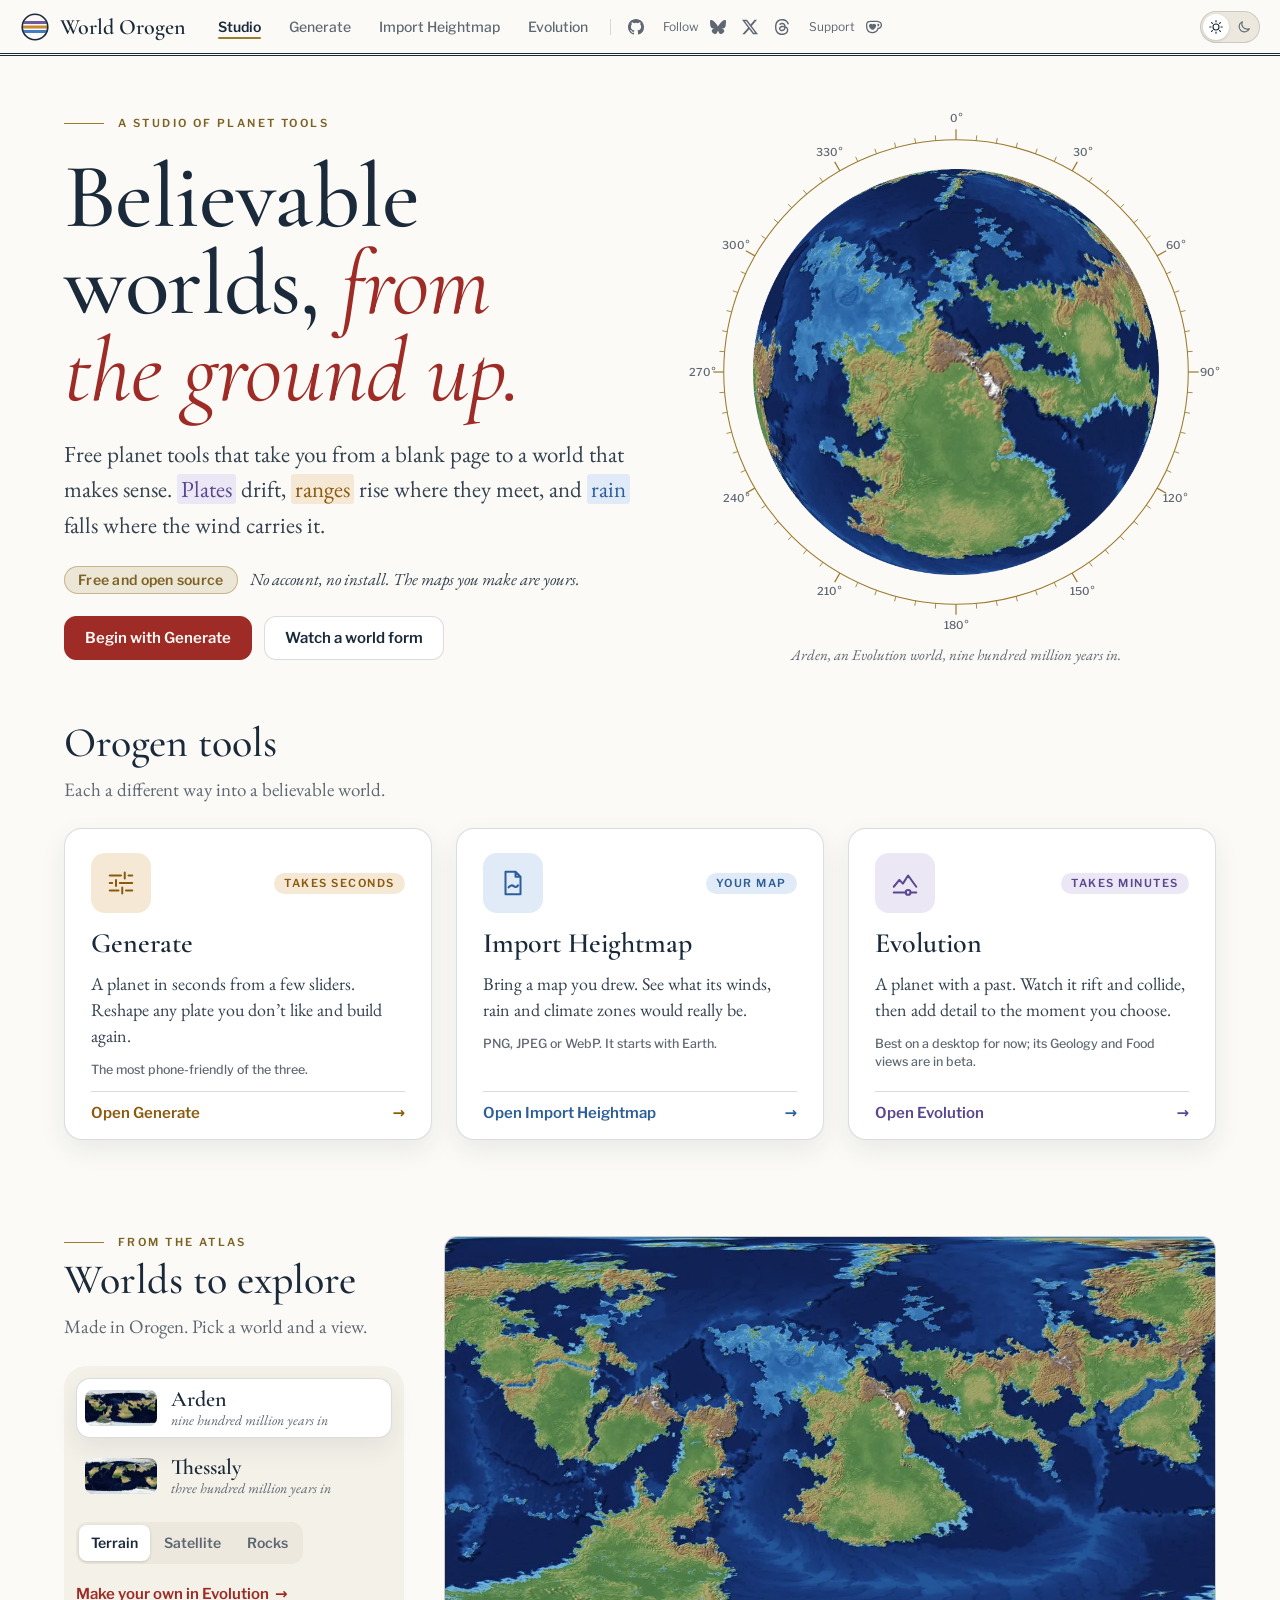
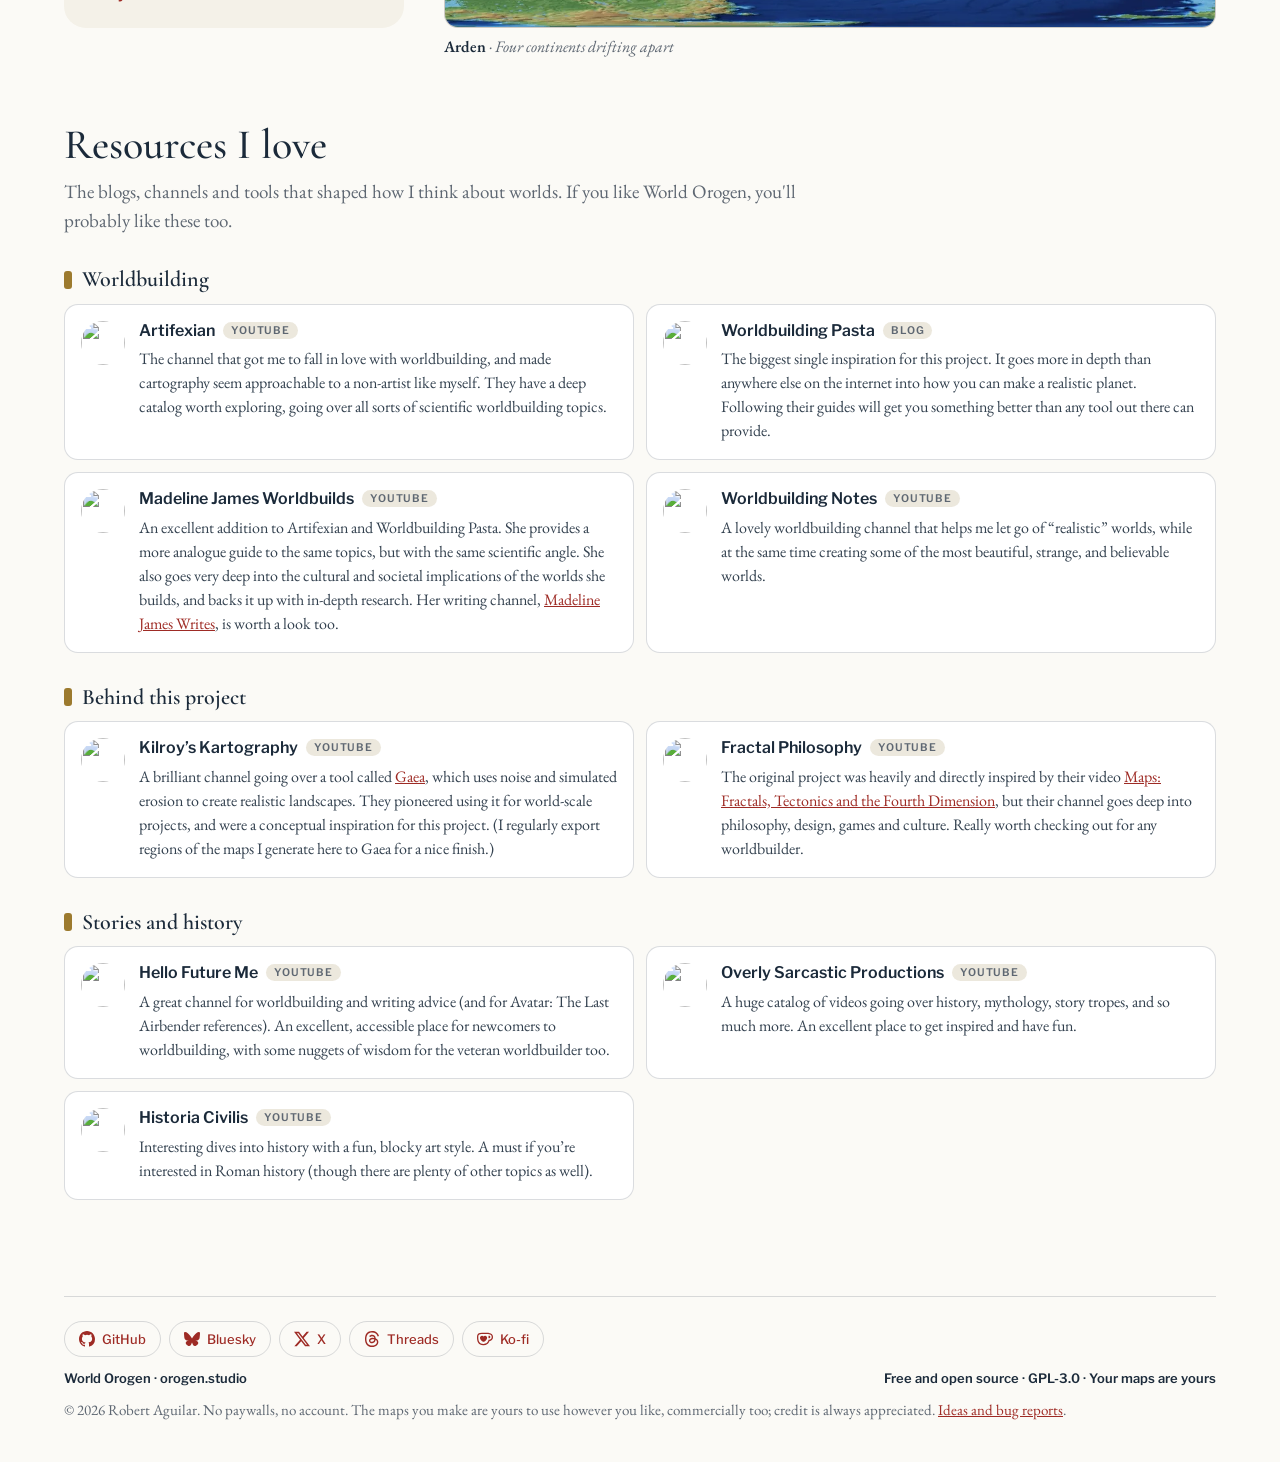
==== commit 5bbfe8cf: "Redesign polish 4: the Evolution icon is a range over a timeline The owner's pick of five options: a" ====
--- a/index.html
+++ b/index.html
@@ -100,7 +100,7 @@
             </a>
             <a class="tool-card is-plates" href="/evolution">
                 <div class="tool-card__top">
-                    <span class="tool-tile"><svg width="30" height="30" viewBox="0 0 24 24" fill="none" stroke="currentColor" stroke-width="1.6" stroke-linecap="round" stroke-linejoin="round" aria-hidden="true"><path d="M3.5 9.5c1.2-2.8 4.6-3.3 6-1.4s.3 4.6-2.2 5-4.3-1-3.8-3.6zM14 14.5c1.3-2.4 4.6-2.8 5.6-.9s-.1 4.6-2.5 4.9-3.8-1.4-3.1-4zM11.5 5.5h5m-1.8-1.8 1.8 1.8-1.8 1.8"/></svg></span>
+                    <span class="tool-tile"><svg width="30" height="30" viewBox="0 0 24 24" fill="none" stroke="currentColor" stroke-width="1.6" stroke-linecap="round" stroke-linejoin="round" aria-hidden="true"><path d="M3 15l4.5-5.5 2.8 3 4.2-6.5L21 15"/><path d="M3 19.5h9.6M16.4 19.5H21"/><circle cx="14.5" cy="19.5" r="1.9"/></svg></span>
                     <span class="og-tag">Takes minutes</span>
                 </div>
                 <h3>Evolution</h3>
--- a/styles.css
+++ b/styles.css
@@ -113,12 +113,21 @@
 .og-seg__opt:hover { color: var(--ink); }
 .og-link:hover { text-decoration: underline; }
 
-/* the degree ring round the globe at home zoom (js/degree-ring.js): gold, ticks every 5°, longer every 30° */
-.degree-ring { position: fixed; pointer-events: none; overflow: visible; transition: opacity 0.2s ease; }
-.degree-ring .ring-line { fill: none; stroke: var(--gold); stroke-width: 1.2px; vector-effect: non-scaling-stroke; }
-.degree-ring .tick { stroke: var(--gold); stroke-width: 1px; vector-effect: non-scaling-stroke; }
-.degree-ring .tick-long { stroke: var(--gold); stroke-width: 1.4px; vector-effect: non-scaling-stroke; }
-@media (prefers-reduced-motion: reduce) { .degree-ring { transition: none; } }
+/* the graticule frame (js/graticule-frame.js): the gold ring round the globe at home zoom, the gold frame round a map,
+   ticks where the grid lines meet them and their degrees beside; a map zoomed past the view matted in the stage's colour */
+.graticule-frame { position: fixed; inset: 0; width: 100vw; height: 100vh; pointer-events: none; overflow: visible; transition: opacity 0.2s ease; }
+.graticule-frame .gf-ring, .graticule-frame .gf-frame { fill: none; stroke: var(--gold); stroke-width: 1.2px; stroke-linejoin: round; }
+.graticule-frame .gf-tick { stroke: var(--gold); stroke-width: 1px; }
+.graticule-frame .gf-tick--long { stroke-width: 1.3px; }
+.graticule-frame .gf-mat { fill: var(--desk); fill-opacity: 0.92; }
+.graticule-frame .gf-num {
+    fill: var(--muted); font: 500 10.5px/1 var(--font-ui); letter-spacing: 0.02em; font-variant-numeric: lining-nums tabular-nums;
+    text-anchor: middle; dominant-baseline: central;
+}
+.graticule-frame.in-space .gf-num { fill: var(--map-label); fill-opacity: 0.72; }
+/* (a meridian's degrees along the equator, on the map itself: the map's label colours) */
+.graticule-frame .gf-num--on-map { fill: var(--map-label); fill-opacity: 1; stroke: var(--map-halo); stroke-width: 3px; paint-order: stroke; stroke-linejoin: round; }
+@media (prefers-reduced-motion: reduce) { .graticule-frame { transition: none; } }
 
 /* ─── The masthead (docs/style-guide/components.md: Masthead, Logo, Tabs) ─── */
 :root { --nav-h: 56px; }   /* (everything placed under the masthead follows it: 36 px on phones) */
@@ -844,6 +853,7 @@
 .build-overlay.hidden {
     opacity: 0; pointer-events: none;
 }
+.build-overlay.now { transition: none; }   /* (shown at once: a wait about to hold the page must be on screen first) */
 .build-overlay.initial {
     background: var(--ui-stage);
 }
@@ -912,7 +922,12 @@
 }
 .progress-label {
     font: 500 13px/1.3 var(--font-ui); color: var(--muted); margin-top: 8px; text-align: center;
-}
+    max-width: min(420px, calc(100vw - 48px));
+}
+/* (no fraction to give: a short stretch sweeping across) */
+.progress-bar-container.indeterminate .progress-bar-fill { width: 34%; transition: none; animation: barSweep 1.4s ease-in-out infinite; }
+@keyframes barSweep { from { transform: translateX(-100%); } to { transform: translateX(300%); } }
+@media (prefers-reduced-motion: reduce) { .progress-bar-container.indeterminate .progress-bar-fill { animation: none; width: 100%; opacity: 0.35; } }
 
 /* Export button */
 #exportBtn {
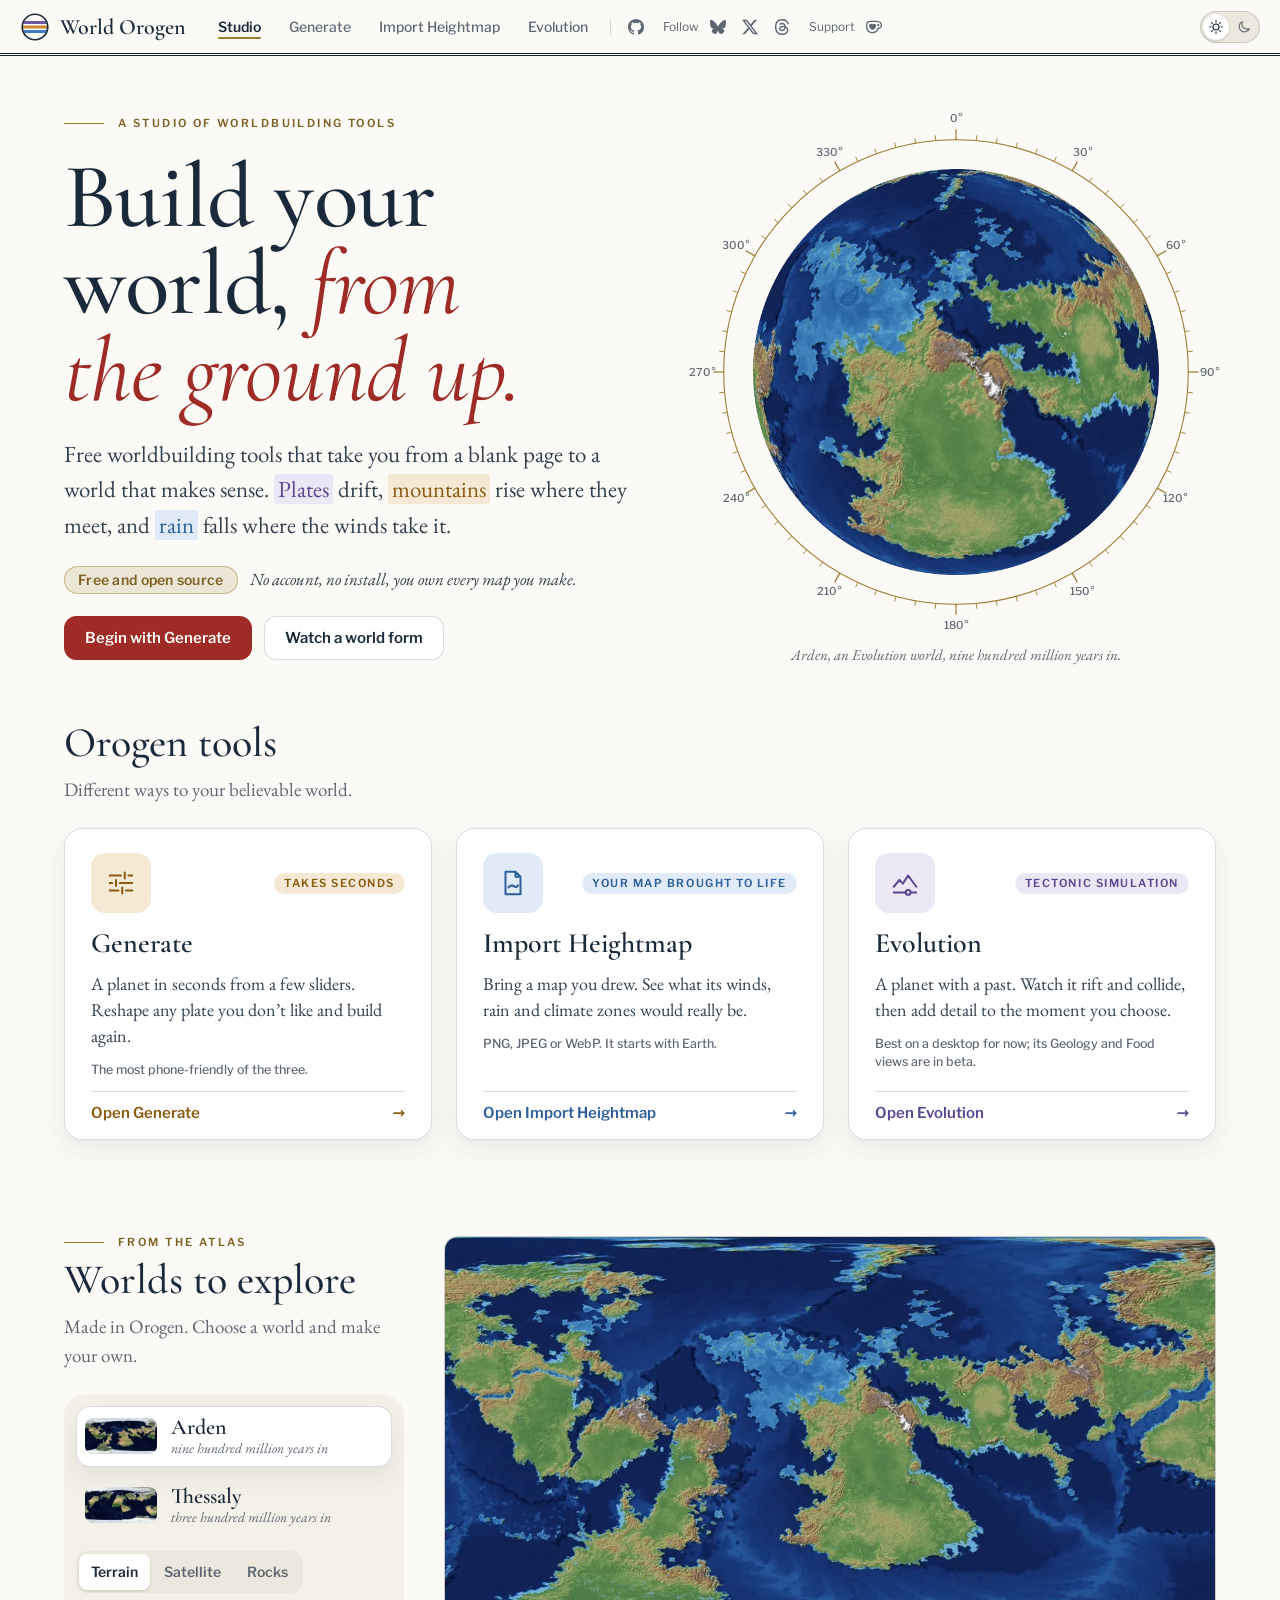
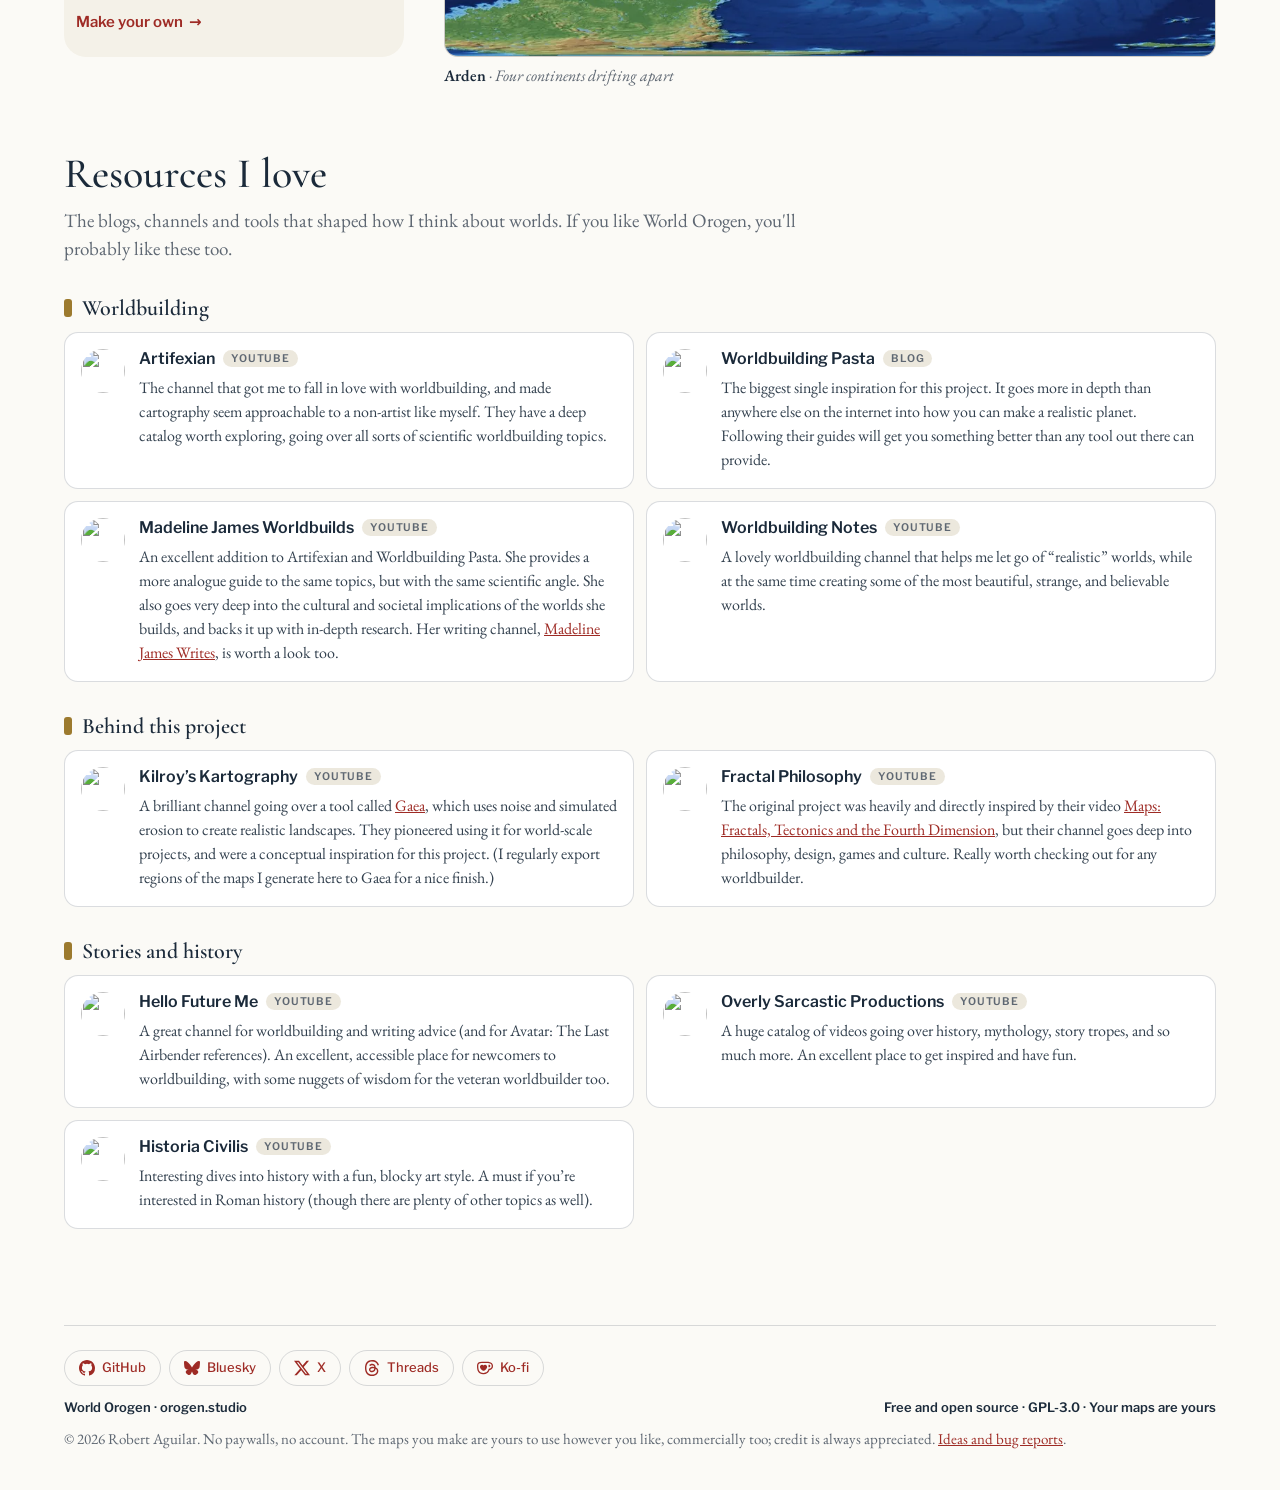
==== commit df27cf34: "Studio copy: worldbuilding tools, Build your world, from the ground up The owner's copy edits to the" ====
--- a/index.html
+++ b/index.html
@@ -56,10 +56,10 @@
     <main class="studio-page">
         <section class="studio-hero">
             <div class="hero-text">
-                <p class="og-eyebrow">A studio of planet tools</p>
-                <h1>Believable worlds, <em>from the ground&nbsp;up.</em></h1>
-                <p class="hero-lede">Free planet tools that take you from a blank page to a world that makes sense. <mark class="is-plates">Plates</mark> drift, <mark class="is-land">ranges</mark> rise where they meet, and <mark class="is-climate">rain</mark> falls where the wind carries it.</p>
-                <p class="hero-free"><span class="hero-free__tag">Free and open source</span><span>No account, no install. The maps you make are yours.</span></p>
+                <p class="og-eyebrow">A studio of worldbuilding tools</p>
+                <h1>Build your world, <em>from the ground&nbsp;up.</em></h1>
+                <p class="hero-lede">Free worldbuilding tools that take you from a blank page to a world that makes sense. <mark class="is-plates">Plates</mark> drift, <mark class="is-land">mountains</mark> rise where they meet, and <mark class="is-climate">rain</mark> falls where the winds take it.</p>
+                <p class="hero-free"><span class="hero-free__tag">Free and open source</span><span>No account, no install, you own every map you make.</span></p>
                 <div class="hero-actions">
                     <a class="og-btn og-btn--primary" href="/generate">Begin with Generate</a>
                     <a class="og-btn" href="/evolution">Watch a world form</a>
@@ -76,7 +76,7 @@
 
         <section class="studio-section" aria-labelledby="toolsHead">
             <h2 id="toolsHead">Orogen tools</h2>
-            <p class="studio-intro">Each a different way into a believable world.</p>
+            <p class="studio-intro">Different ways to your believable world.</p>
             <div class="tool-grid">
             <a class="tool-card is-land" href="/generate">
                 <div class="tool-card__top">
@@ -91,7 +91,7 @@
             <a class="tool-card is-climate" href="/import">
                 <div class="tool-card__top">
                     <span class="tool-tile"><svg width="30" height="30" viewBox="0 0 24 24" fill="none" stroke="currentColor" stroke-width="1.6" stroke-linecap="round" stroke-linejoin="round" aria-hidden="true"><path d="M6 3h8l4 4v14H6zM14 3v4h4M8.5 15.5c1.4-1.8 2.9-2 4.1-1s2.4 1 3.4-.6"/></svg></span>
-                    <span class="og-tag">Your map</span>
+                    <span class="og-tag">Your map brought to life</span>
                 </div>
                 <h3>Import Heightmap</h3>
                 <p class="tool-card__text">Bring a map you drew. See what its winds, rain and climate zones would really be.</p>
@@ -101,7 +101,7 @@
             <a class="tool-card is-plates" href="/evolution">
                 <div class="tool-card__top">
                     <span class="tool-tile"><svg width="30" height="30" viewBox="0 0 24 24" fill="none" stroke="currentColor" stroke-width="1.6" stroke-linecap="round" stroke-linejoin="round" aria-hidden="true"><path d="M3 15l4.5-5.5 2.8 3 4.2-6.5L21 15"/><path d="M3 19.5h9.6M16.4 19.5H21"/><circle cx="14.5" cy="19.5" r="1.9"/></svg></span>
-                    <span class="og-tag">Takes minutes</span>
+                    <span class="og-tag">Tectonic simulation</span>
                 </div>
                 <h3>Evolution</h3>
                 <p class="tool-card__text">A planet with a past. Watch it rift and collide, then add detail to the moment you choose.</p>
@@ -116,7 +116,7 @@
                 <div class="worlds-side">
                     <p class="og-eyebrow">From the atlas</p>
                     <h2 id="worldsHead">Worlds to explore</h2>
-                    <p class="studio-intro">Made in Orogen. Pick a world and a view.</p>
+                    <p class="studio-intro">Made in Orogen. Choose a world and make your own.</p>
                     <div class="worlds-panel">
                         <button type="button" class="world is-on" data-world="arden" aria-pressed="true">
                             <img src="assets/studio/worlds/arden-thumb.webp" alt="" width="96" height="48" loading="lazy">
@@ -131,7 +131,7 @@
                             <button type="button" class="og-seg__opt" data-view="satellite" aria-pressed="false">Satellite</button>
                             <button type="button" class="og-seg__opt" data-view="rocks" aria-pressed="false">Rocks</button>
                         </div>
-                        <a class="og-link" href="/evolution">Make your own in Evolution <span aria-hidden="true">→</span></a>
+                        <a class="og-link" href="/evolution">Make your own <span aria-hidden="true">→</span></a>
                     </div>
                 </div>
                 <figure class="worlds-picture">
--- a/tokens.css
+++ b/tokens.css
@@ -25,7 +25,7 @@
     --accent: #9E2B25;  /* Oxblood. The one primary action on a view, links that act, the italic accent phrase in a display heading. As… */
     --on-accent: #FBFAF6;  /* Text and icons on an accent fill (7.1:1 by day, 5.6:1 at night). */
     --gold: #9C7A2E;  /* Ornament only: the degree ring, the active-tab underline, a founder’s ring. Never text, never clickable. 3.3:… */
-    --gold-ink: #7D6224;  /* Gold as text: small-caps eyebrows (“A STUDIO OF PLANET TOOLS”); on bg, surface, panel and desk (4.8:1 or more… */
+    --gold-ink: #7D6224;  /* Gold as text: small-caps eyebrows (“A STUDIO OF WORLDBUILDING TOOLS”); on bg, surface, panel and desk (4.8:1 or more… */
     --focus: #9E2B25;  /* The keyboard focus ring: 2px solid, 2px offset; 6:1 or more on every ground. */
     /* Layers: they mark the interface, never the data */
     --layer-plates: #6E5AA0;  /* Plates: the colour bar beside a section or legend heading, the dot on a tab, a sidenote’s rule (3:1 or more o… */
--- a/styles.css
+++ b/styles.css
@@ -115,7 +115,7 @@
 
 /* the graticule frame (js/graticule-frame.js): the gold ring round the globe at home zoom, the gold frame round a map,
    ticks where the grid lines meet them and their degrees beside; a map zoomed past the view matted in the stage's colour */
-.graticule-frame { position: fixed; inset: 0; width: 100vw; height: 100vh; pointer-events: none; overflow: visible; transition: opacity 0.2s ease; }
+.graticule-frame { position: fixed; left: 0; top: 0; pointer-events: none; overflow: visible; transition: opacity 0.2s ease; }
 .graticule-frame .gf-ring, .graticule-frame .gf-frame { fill: none; stroke: var(--gold); stroke-width: 1.2px; stroke-linejoin: round; }
 .graticule-frame .gf-tick { stroke: var(--gold); stroke-width: 1px; }
 .graticule-frame .gf-tick--long { stroke-width: 1.3px; }
@@ -128,9 +128,11 @@
 /* (a meridian's degrees along the equator, on the map itself: the map's label colours) */
 .graticule-frame .gf-num--on-map { fill: var(--map-label); fill-opacity: 1; stroke: var(--map-halo); stroke-width: 3px; paint-order: stroke; stroke-linejoin: round; }
 @media (prefers-reduced-motion: reduce) { .graticule-frame { transition: none; } }
+/* (not over the loading screen: on Generate and Import it comes first in the page, the frame after the canvas) */
+.build-overlay:not(.hidden) ~ .graticule-frame { visibility: hidden; }
 
 /* ─── The masthead (docs/style-guide/components.md: Masthead, Logo, Tabs) ─── */
-:root { --nav-h: 56px; }   /* (everything placed under the masthead follows it: 36 px on phones) */
+:root { --nav-h: 56px; }   /* (everything placed under the masthead follows it: 47 px on phones, its tabs 44 px tall over its 3 px rule) */
 #topNav {
     position: fixed; top: 0; left: 0; right: 0;
     height: var(--nav-h); z-index: 60;
@@ -183,7 +185,7 @@
     padding: 2px; border: var(--line-hair) solid var(--rule); border-radius: var(--radius-full);
     background: var(--chip-track); color: var(--muted); cursor: pointer; transition: border-color 0.15s;
 }
-.nav-theme::after { content: ''; position: absolute; inset: -7px -3px; }   /* (a 44 px target in a 36 px bar) */
+.nav-theme::after { content: ''; position: absolute; inset: -6px -3px; }   /* (a 44 px target: the phone bar's whole height) */
 .nav-theme:hover { border-color: color-mix(in srgb, var(--ink) 34%, transparent); color: var(--body); }
 .nav-theme:focus-visible { outline: 2px solid var(--focus); outline-offset: 2px; }
 .nav-theme__opt {
@@ -461,7 +463,9 @@
 .layer-bar {
     position: fixed; top: calc(var(--nav-h) + 12px); left: calc(50% + var(--open-shift, 0px)); transform: translateX(calc(-50% + var(--bar-shift, 0px))); z-index: 20;   /* (with the planet, js/open-area.js; the nudge clear of the panel: js/view-strip.js) */
     display: flex; flex-direction: column; align-items: center; gap: 6px; pointer-events: none;
-    max-width: calc(100vw - 32px);
+    /* (as wide as its tabs, up to the room beside the panel: placed from the middle, the bar otherwise shrank to the
+       half of the window right of its centre, and Evolution's tabs broke onto two rows on a 1440 px screen) */
+    width: max-content; max-width: calc(100vw - var(--open-left, 0px) - 32px);
 }
 .layer-bar > * { pointer-events: auto; }
 .layer-bar .map-tabs {
@@ -1191,12 +1195,12 @@
 
 /* ───── Mobile: tablets + phones ───── */
 @media (max-width: 768px) {
-    :root { --nav-h: 36px; }
+    :root { --nav-h: 47px; }                                  /* (the tabs a finger's height: 44 px above the rule) */
     .section summary { min-height: var(--size-touch); }
     #topNav { padding: 0 8px; }
     .nav-logo { display: none; }
     .nav-tab { padding: 0 10px; }
-    .nav-tab.active::after { left: 10px; right: 10px; bottom: 5px; }
+    .nav-tab.active::after { left: 10px; right: 10px; bottom: 9px; }
     .nav-tab { font-size: 13px; }
     .nav-follow { display: none; }
     #repoLink a { min-height: 44px; }
--- a/studio.css
+++ b/studio.css
@@ -147,4 +147,7 @@
     .worlds-panel .og-seg { align-self: stretch; }
     .worlds-panel .og-seg__opt { flex: 1 1 0; min-height: var(--size-touch); }
     .studio-follow-links a { min-height: var(--size-touch); }
+    /* (the links in running text — a resource's name, the footer's Ideas and bug reports — a finger's height to tap,
+       their padding reaching over the lines beside them rather than spacing the text out) */
+    .res-link, .studio-footer p a { padding: 13px 0; }
 }
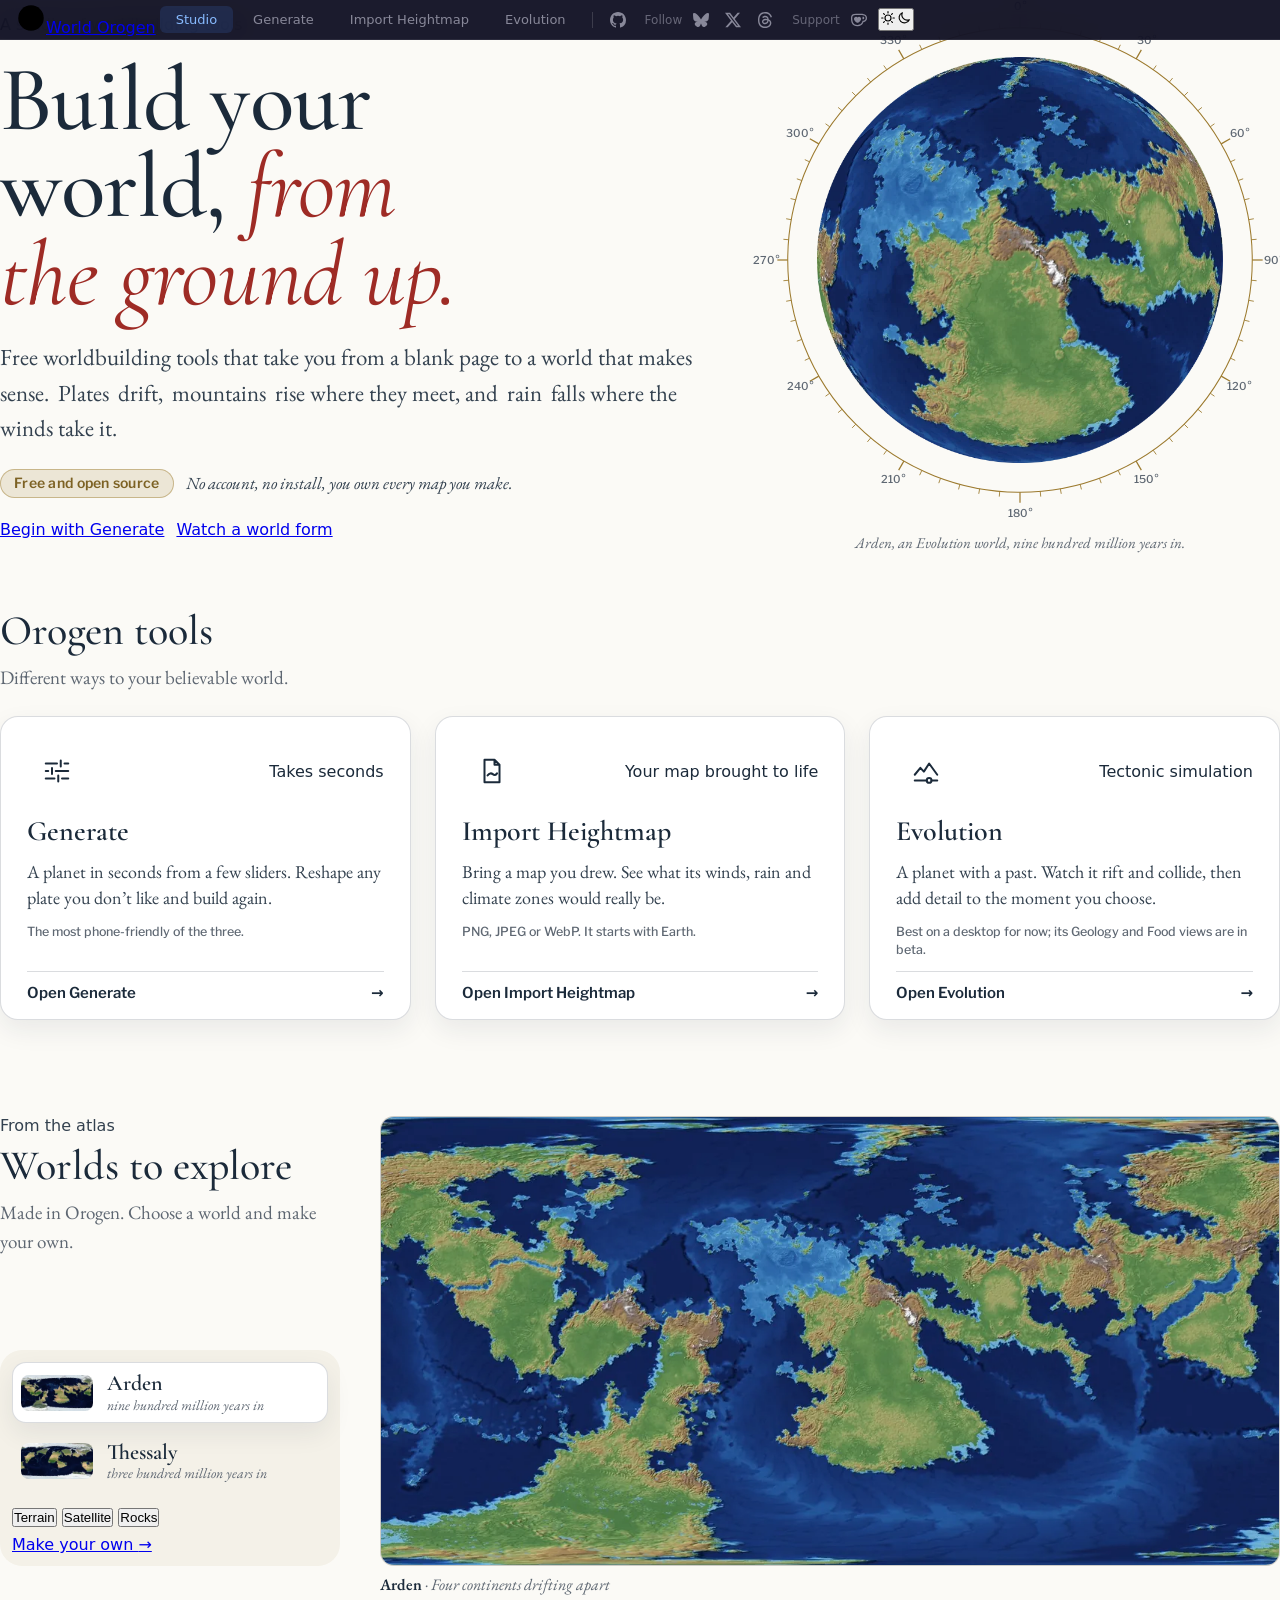
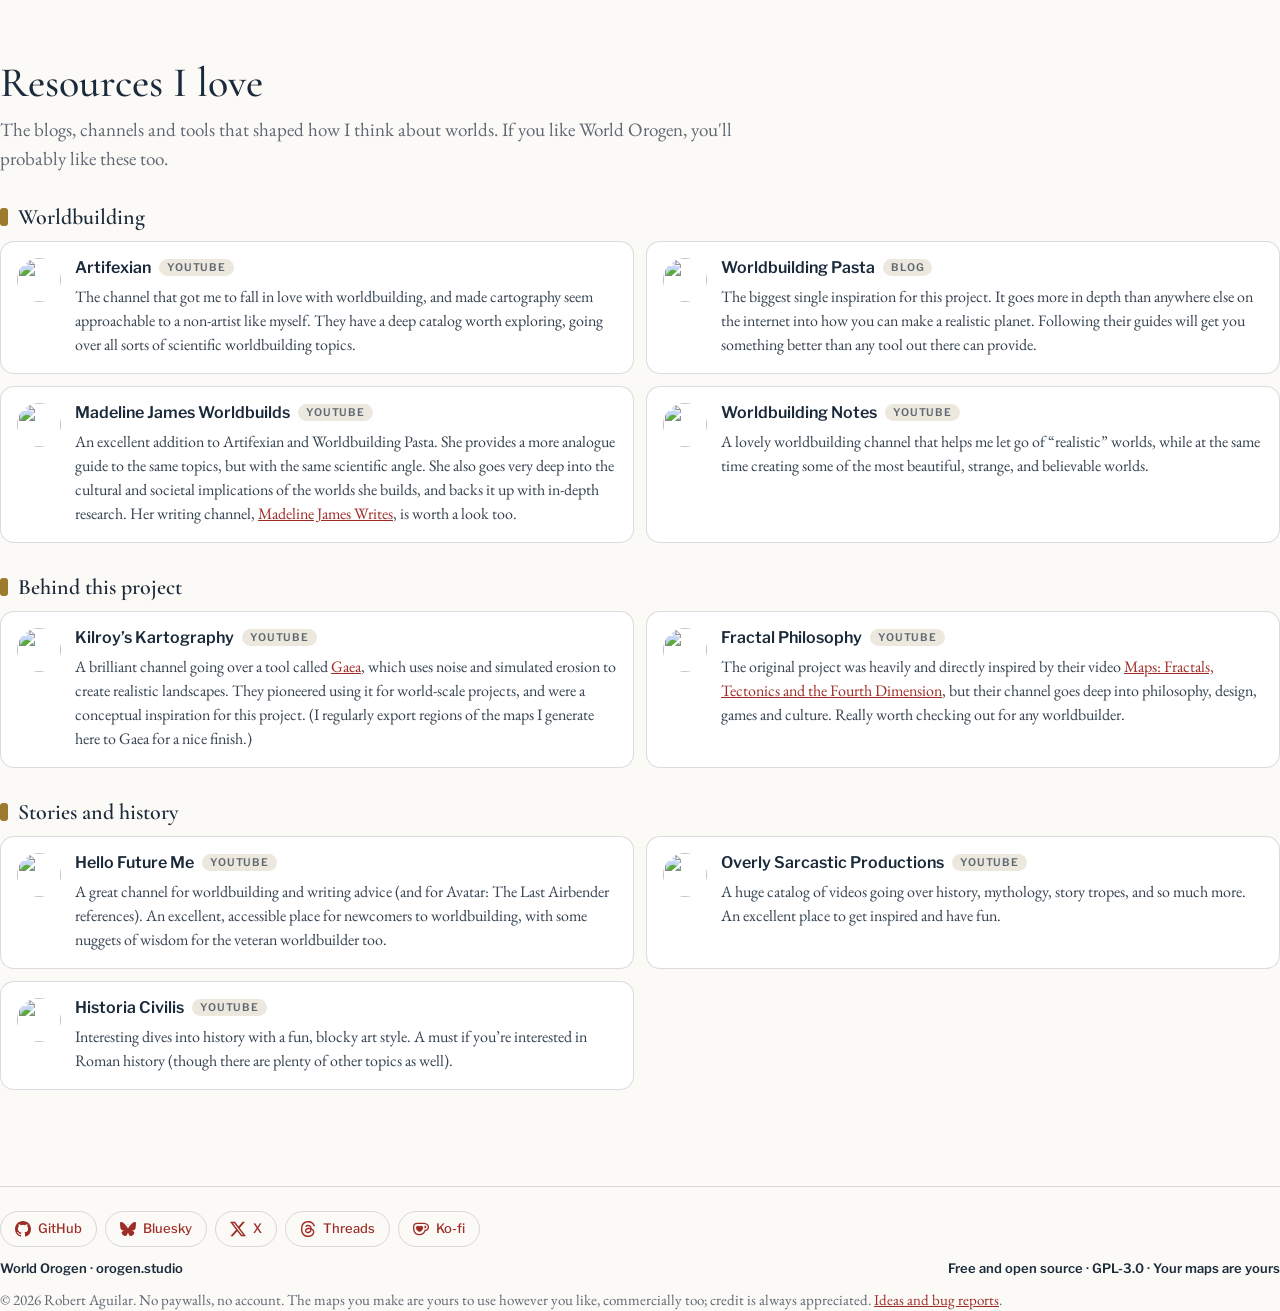
==== commit 795cd13a: "Studio: the headline always on its three lines above phone width Build your / world, from / the grou" ====
--- a/index.html
+++ b/index.html
@@ -57,7 +57,7 @@
         <section class="studio-hero">
             <div class="hero-text">
                 <p class="og-eyebrow">A studio of worldbuilding tools</p>
-                <h1>Build your world, <em>from the ground&nbsp;up.</em></h1>
+                <h1>Build your<br class="hero-break"> world, <em>from<br class="hero-break"> the ground&nbsp;up.</em></h1>
                 <p class="hero-lede">Free worldbuilding tools that take you from a blank page to a world that makes sense. <mark class="is-plates">Plates</mark> drift, <mark class="is-land">mountains</mark> rise where they meet, and <mark class="is-climate">rain</mark> falls where the winds take it.</p>
                 <p class="hero-free"><span class="hero-free__tag">Free and open source</span><span>No account, no install, you own every map you make.</span></p>
                 <div class="hero-actions">
--- a/styles.css
+++ b/styles.css
@@ -1,219 +1,51 @@
-/* ── Today’s look, as variables ──
-   The roles today’s rules use, each pointed at the style guide’s tokens (tokens.css), so both themes follow.
-   R2 and R3 of the redesign (plans/REDESIGN_PLAN.md) redraw the pieces with the tokens and retire these roles.
-   New rules use the tokens, never a literal colour. */
-:root {
-    /* Grounds and panels */
-    --ui-page: var(--desk);
-    --ui-stage: var(--desk);
-    --ui-stage-veil: color-mix(in srgb, var(--desk) 78%, transparent);
-    --ui-well: var(--chip-track);
-    --ui-menu: var(--surface);
-    --ui-panel-94: var(--surface);
-    --ui-scrim: color-mix(in srgb, var(--stage-space) 45%, transparent);
-    /* Text, lightest to faintest */
-    --ui-ink: var(--ink);
-    --ui-ink-soft: var(--ink);
-    --ui-body: var(--body);
-    --ui-body-soft: var(--ink);
-    --ui-body-cool: var(--body);
-    --ui-body-dim: var(--body);
-    --ui-label: var(--body);
-    --ui-label-dim: var(--body);
-    --ui-muted: var(--muted);
-    --ui-muted-grey: var(--muted);
-    --ui-note: var(--muted);
-    --ui-faint: var(--muted);
-    --ui-marker: var(--muted);
-    --ui-faint-2: var(--muted);
-    --ui-hint: var(--muted);
-    --ui-faintest: var(--muted);
-    --ui-off: var(--muted);
-    --ui-marker-off: var(--muted);
-    /* White washes and lines (by opacity) */
-    --ui-white-04: color-mix(in srgb, var(--ink) 4%, transparent);
-    --ui-white-06: color-mix(in srgb, var(--ink) 6%, transparent);
-    --ui-white-08: var(--rule);
-    --ui-white-10: var(--rule);
-    --ui-white-12: color-mix(in srgb, var(--ink) 12%, transparent);
-    --ui-white-14: var(--rule);
-    --ui-white-15: color-mix(in srgb, var(--ink) 20%, transparent);
-    --ui-white-18: color-mix(in srgb, var(--ink) 14%, transparent);
-    --ui-white-20: color-mix(in srgb, var(--ink) 24%, transparent);
-    --ui-white-25: color-mix(in srgb, var(--ink) 22%, transparent);
-    --ui-white-50: color-mix(in srgb, var(--ink) 50%, transparent);
-    /* Blue: actions, selection and links */
-    --ui-action: var(--accent);
-    --ui-action-deep: var(--accent);
-    --ui-select: var(--ink);
-    --ui-select-text: var(--ink);
-    --ui-select-08: var(--panel);
-    --ui-select-15: var(--chip-track);
-    --ui-select-25: color-mix(in srgb, var(--accent) 18%, transparent);
-    --ui-sky-18: var(--chip-on);
-    --ui-sky-25: var(--rule);
-    --ui-sky-45: color-mix(in srgb, var(--ink) 30%, transparent);
-    --ui-navy-70: var(--surface);
-    --ui-navy-80: var(--surface);
-    --ui-navy-hover-90: var(--chip-track);
-    --ui-link: var(--accent);
-    --ui-link-legend: var(--accent);
-    --ui-link-hover: var(--accent);
-    --ui-live: var(--layer-climate-ink);
-    --ui-live-bg: var(--layer-climate-tint);
-    /* Amber: stale, beta, warnings, busy */
-    --ui-amber: var(--layer-land-ink);
-    --ui-amber-10: color-mix(in srgb, var(--gold) 10%, transparent);
-    --ui-amber-25: color-mix(in srgb, var(--gold) 30%, transparent);
-    --ui-beta: var(--gold-ink);
-    --ui-beta-bg: color-mix(in srgb, var(--gold) 16%, transparent);
-    --ui-beta-note: var(--muted);
-    --ui-warn: var(--gold-ink);
-    --ui-sun: var(--gold);
-    --ui-note-warm: var(--gold-ink);
-    /* Red: regenerate, errors */
-    --ui-red: var(--accent);
-    --ui-error: var(--accent);
-    /* Green: rebuild ready, finish, new */
-    --ui-ready-35: color-mix(in srgb, var(--accent) 30%, transparent);
-    --ui-ready-40: color-mix(in srgb, var(--accent) 35%, transparent);
-    --ui-ready-50: color-mix(in srgb, var(--accent) 40%, transparent);
-    --ui-ready-55: color-mix(in srgb, var(--accent) 45%, transparent);
-    --ui-ready-85: var(--accent);
-    /* Greys: a build in progress */
-    --ui-busy-grey: var(--chip-track);
-    --ui-busy-grey-deep: var(--chip-track);
-}
-/* ── end of today’s look ── */
-
 * { margin: 0; padding: 0; box-sizing: border-box; }
-body { background: var(--ui-page); overflow: hidden; font-family: var(--font-ui); color: var(--ui-ink); }
+body { background: #000; overflow: hidden; font-family: 'Segoe UI', system-ui, sans-serif; color: #fff; }
 #canvas { display: block; }
-/* the keyboard focus ring, on every control (docs/style-guide/README.md, Accessibility) */
-:is(button, a, select, summary, input, [tabindex]):focus-visible { outline: 2px solid var(--focus); outline-offset: 2px; }
-.toggle-label input:focus-visible + .toggle-track { outline: 2px solid var(--focus); outline-offset: 2px; }
-
-/* ── Components the pages share, from the style guide (docs/style-guide/components.css): add a piece here when a page
-   first needs it, as it stands there ── */
-.og-btn { box-sizing: border-box; display: inline-flex; align-items: center; justify-content: center; gap: var(--space-2); min-height: var(--size-touch); padding: 0 var(--space-5); border: var(--line-hair) solid var(--rule); border-radius: var(--radius-md); background: var(--surface); color: var(--ink); font: 600 15px/1 var(--font-ui); text-decoration: none; cursor: pointer; }
-.og-btn--primary { background: var(--accent); border-color: var(--accent); color: var(--on-accent); }
-.og-btn--main { min-height: var(--size-button-main); width: 100%; }
-.og-btn--quiet { background: transparent; border-color: transparent; }
-.og-btn svg { width: 16px; height: 16px; flex-shrink: 0; }
-.og-link { display: inline-flex; align-items: center; gap: 6px; min-height: var(--size-touch); color: var(--accent); font: 600 15px/1 var(--font-ui); text-decoration: none; }
-.og-link.is-plates, .og-link.is-land, .og-link.is-climate, .og-link.is-rock, .og-link.is-food { color: var(--l-ink); }
-.og-seg { display: inline-flex; flex-wrap: wrap; gap: 2px; padding: 3px; border-radius: var(--radius-md); background: var(--chip-track); }
-.og-seg__opt { height: var(--size-chip); padding: 0 var(--space-3); border: none; border-radius: var(--radius-sm); background: transparent; color: var(--muted); font: 600 14px/1 var(--font-ui); white-space: nowrap; cursor: pointer; }
-.og-seg__opt[aria-pressed="true"] { background: var(--chip-on); color: var(--ink); box-shadow: var(--shadow-chip); }
-.og-tag { align-self: flex-start; display: inline-flex; align-items: center; padding: 4px 10px; border-radius: var(--radius-full); background: var(--l-tint, var(--chip-track)); color: var(--l-ink, var(--ink)); font: 600 11px/1.2 var(--font-ui); letter-spacing: 0.14em; text-transform: uppercase; white-space: nowrap; }
-.og-eyebrow { display: flex; align-items: center; gap: 14px; color: var(--gold-ink); font: 600 11px/1.2 var(--font-ui); letter-spacing: 0.22em; text-transform: uppercase; }
-.og-eyebrow::before { content: ""; width: 40px; height: 1px; background: var(--gold); }
-.og-btn:hover { background: var(--chip-track); }
-.og-btn--primary:hover { background: var(--accent); filter: brightness(1.1); }
-.og-seg__opt:hover { color: var(--ink); }
-.og-link:hover { text-decoration: underline; }
-
-/* the graticule frame (js/graticule-frame.js): the gold ring round the globe at home zoom, the gold frame round a map,
-   ticks where the grid lines meet them and their degrees beside; a map zoomed past the view matted in the stage's colour */
-.graticule-frame { position: fixed; left: 0; top: 0; pointer-events: none; overflow: visible; transition: opacity 0.2s ease; }
-.graticule-frame .gf-ring, .graticule-frame .gf-frame { fill: none; stroke: var(--gold); stroke-width: 1.2px; stroke-linejoin: round; }
-.graticule-frame .gf-tick { stroke: var(--gold); stroke-width: 1px; }
-.graticule-frame .gf-tick--long { stroke-width: 1.3px; }
-.graticule-frame .gf-mat { fill: var(--desk); fill-opacity: 0.92; }
-.graticule-frame .gf-num {
-    fill: var(--muted); font: 500 10.5px/1 var(--font-ui); letter-spacing: 0.02em; font-variant-numeric: lining-nums tabular-nums;
-    text-anchor: middle; dominant-baseline: central;
-}
-.graticule-frame.in-space .gf-num { fill: var(--map-label); fill-opacity: 0.72; }
-/* (a meridian's degrees along the equator, on the map itself: the map's label colours) */
-.graticule-frame .gf-num--on-map { fill: var(--map-label); fill-opacity: 1; stroke: var(--map-halo); stroke-width: 3px; paint-order: stroke; stroke-linejoin: round; }
-@media (prefers-reduced-motion: reduce) { .graticule-frame { transition: none; } }
-/* (not over the loading screen: on Generate and Import it comes first in the page, the frame after the canvas) */
-.build-overlay:not(.hidden) ~ .graticule-frame { visibility: hidden; }
-
-/* ─── The masthead (docs/style-guide/components.md: Masthead, Logo, Tabs) ─── */
-:root { --nav-h: 56px; }   /* (everything placed under the masthead follows it: 47 px on phones, its tabs 44 px tall over its 3 px rule) */
+
+/* ─── Top navigation bar ─── */
 #topNav {
     position: fixed; top: 0; left: 0; right: 0;
-    height: var(--nav-h); z-index: 60;
-    background: color-mix(in srgb, var(--bg) 97%, transparent); backdrop-filter: blur(12px);
-    border-bottom: var(--line-masthead) double var(--ink);
+    height: 40px; z-index: 60;
+    background: rgba(8,8,28,0.92); backdrop-filter: blur(12px);
+    border-bottom: 1px solid rgba(255,255,255,0.08);
     display: flex; align-items: center;
-    padding: 0 var(--space-5); gap: var(--space-1);
+    padding: 0 16px; gap: 4px;
 }
 .nav-tab {
-    position: relative; display: inline-flex; align-items: center; align-self: stretch;
-    padding: 0 var(--space-3);
-    font: 500 14px/1 var(--font-ui);
-    color: var(--muted); text-decoration: none;
-    transition: color 0.15s ease;
-}
-.nav-tab:hover {
-    color: var(--ink);
-}
+    display: inline-flex; align-items: center;
+    padding: 6px 16px; border-radius: 6px;
+    font-size: 13px; font-weight: 500;
+    color: #889; text-decoration: none;
+    transition: background 0.2s, color 0.2s;
+}
+.nav-tab:hover { color: #bcd; background: rgba(255,255,255,0.06); }
 .nav-tab.active {
-    color: var(--ink); font-weight: 600;
-}
-.nav-tab.active::after {
-    content: ''; position: absolute; left: var(--space-3); right: var(--space-3); bottom: 14px;
-    height: 2px; border-radius: 1px; background: var(--gold);
-}
-/* the lockup: the mark and the name, home to the Studio */
-.nav-logo { display: inline-flex; align-items: center; gap: 10px; flex: none; margin-right: var(--space-4); color: var(--ink); text-decoration: none; }
-.nav-logo__word { font: 600 22px/1 var(--font-display); white-space: nowrap; }
-.og-mark { flex: none; }
-.og-mark .s1 { fill: var(--logo-violet); }
-.og-mark .s2 { fill: var(--logo-ochre); }
-.og-mark .s3 { fill: var(--logo-blue); }
-.og-mark .ring { fill: none; stroke: var(--ink); }
+    color: #8bf; background: rgba(68,136,255,0.15);
+}
 /* after the tabs, past a short divider: GitHub, then the follow links (on phones and tablets the panel's foot has them) */
 .nav-follow { display: flex; align-items: center; gap: 2px; flex: none; margin-left: 6px; }
-.nav-follow::before { content: ''; width: 1px; height: 16px; background: var(--ui-white-14); margin-right: 8px; }
-.nav-follow-label { font-size: 12px; color: var(--ui-faintest); margin: 0 2px 0 10px; }
+.nav-follow::before { content: ''; width: 1px; height: 16px; background: rgba(255,255,255,0.14); margin-right: 8px; }
+.nav-follow-label { font-size: 12px; color: #667; margin: 0 2px 0 10px; }
 .nav-icon {
     display: inline-flex; align-items: center; justify-content: center;
     width: 30px; height: 30px; border-radius: 6px;
-    color: var(--ui-faint); transition: background 0.2s, color 0.2s;
-}
-.nav-icon:hover {
-    color: var(--ink); background: var(--chip-track);
-}
-/* the theme switch, at the bar's far end (js/theme.js): a small segmented button, the sun and the moon on a track,
-   the theme in use raised on its chip; a click anywhere on it switches */
-.nav-theme {
-    position: relative; margin-left: auto; flex: none; display: inline-flex; align-items: center; gap: 2px;
-    padding: 2px; border: var(--line-hair) solid var(--rule); border-radius: var(--radius-full);
-    background: var(--chip-track); color: var(--muted); cursor: pointer; transition: border-color 0.15s;
-}
-.nav-theme::after { content: ''; position: absolute; inset: -6px -3px; }   /* (a 44 px target: the phone bar's whole height) */
-.nav-theme:hover { border-color: color-mix(in srgb, var(--ink) 34%, transparent); color: var(--body); }
-.nav-theme:focus-visible { outline: 2px solid var(--focus); outline-offset: 2px; }
-.nav-theme__opt {
-    width: 26px; height: 26px; display: inline-flex; align-items: center; justify-content: center;
-    border-radius: var(--radius-full); transition: background 0.15s, color 0.15s;
-}
-.nav-theme__light { background: var(--chip-on); color: var(--ink); box-shadow: var(--shadow-chip); }
-:root[data-theme="dark"] .nav-theme__light { background: none; color: inherit; box-shadow: none; }
-:root[data-theme="dark"] .nav-theme__dark { background: var(--chip-on); color: var(--ink); box-shadow: var(--shadow-chip); }
-@media (prefers-color-scheme: dark) {
-    :root:not([data-theme="light"]) .nav-theme__light { background: none; color: inherit; box-shadow: none; }
-    :root:not([data-theme="light"]) .nav-theme__dark { background: var(--chip-on); color: var(--ink); box-shadow: var(--shadow-chip); }
-}
-@media (prefers-reduced-motion: reduce) { .nav-theme, .nav-theme__opt { transition: none; } }
+    color: #889; transition: background 0.2s, color 0.2s;
+}
+.nav-icon:hover { color: #bcd; background: rgba(255,255,255,0.06); }
 #topNav { overflow-x: auto; scrollbar-width: none; }
 #topNav::-webkit-scrollbar { display: none; }
 .nav-tab { flex: none; white-space: nowrap; }
 
 #ui {
-    position: absolute; top: calc(var(--nav-h) + 16px); left: 16px;
-    background: color-mix(in srgb, var(--bg) 96%, transparent); backdrop-filter: blur(12px);
-    padding: var(--space-5); border-radius: var(--radius-xl);
-    border: var(--line-hair) solid var(--rule); box-shadow: var(--shadow-card);
-    width: var(--size-panel); user-select: none;
+    position: absolute; top: 56px; left: 16px;
+    background: rgba(8,8,28,0.88); backdrop-filter: blur(12px);
+    padding: 20px; border-radius: 12px;
+    border: 1px solid rgba(255,255,255,0.08);
+    min-width: 270px; user-select: none;
     transition: min-width 0.25s ease, padding 0.25s ease;
     overflow: visible;
     display: flex; flex-direction: column;
-    max-height: calc(100vh - var(--nav-h) - 32px);
+    max-height: calc(100vh - 72px);
 }
 #sidebarContent {
     overflow-y: auto; overflow-x: hidden; flex: 1; min-height: 0;
@@ -222,117 +54,95 @@
 #sidebarContent::-webkit-scrollbar { width: 10px; }
 #sidebarContent::-webkit-scrollbar-track { background: transparent; margin: 2px 0; }
 #sidebarContent::-webkit-scrollbar-thumb {
-    background: var(--ui-white-15); border-radius: 5px;
+    background: rgba(255,255,255,0.15); border-radius: 5px;
     border-left: 5px solid transparent; border-right: 2px solid transparent; background-clip: padding-box;
 }
-#ui h2 { margin-bottom: 4px; font: 600 26px/1.05 var(--font-display); }
-#ui .sub {
-    font: italic 400 15px/1.35 var(--font-text); color: var(--muted); margin-bottom: 0;
-}
+#ui h2 { margin-bottom: 4px; font-size: 20px; font-weight: 600; }
+#ui .sub { font-size: 13px; color: #889; margin-bottom: 0; }
 #sidebarHeader {
     display: flex; align-items: flex-start; justify-content: space-between;
     gap: 8px; margin-bottom: 16px;
 }
 #sidebarToggle {
-    background: var(--surface);
-    border: var(--line-hair) solid var(--rule); border-radius: var(--radius-sm);
-    color: var(--muted); width: 30px; height: 30px;
+    background: rgba(255,255,255,0.06);
+    border: 1px solid rgba(255,255,255,0.1); border-radius: 6px;
+    color: #9ab; width: 28px; height: 28px;
     font-size: 16px; line-height: 1; cursor: pointer;
     display: flex; align-items: center; justify-content: center;
     flex-shrink: 0; padding: 0;
-    transition: background 0.15s, color 0.15s;
-}
-#sidebarToggle:hover {
-    background: var(--chip-track); color: var(--ink);
-}
-#ui.collapsed { width: auto; min-width: 0; padding: 12px; }
+    transition: background 0.2s, color 0.2s;
+}
+#sidebarToggle:hover { background: rgba(255,255,255,0.12); color: #fff; }
+#ui.collapsed { min-width: 0; padding: 12px; }
 #ui.collapsed #sidebarHeader > div { display: none; }
 #ui.collapsed #sidebarContent { display: none; }
 #ui.collapsed #sidebarHeader { margin-bottom: 0; }
 .section { margin-bottom: 6px; }
 .section summary {
-    display: flex; align-items: center; gap: 10px;
-    font: 600 20px/1.2 var(--font-display); color: var(--ink);
-    cursor: pointer; padding: 10px 0 6px; list-style: none;
-    border-bottom: var(--line-hair) solid var(--rule);
+    font-size: 13px; font-weight: 600; color: #9ac;
+    text-transform: uppercase; letter-spacing: 0.06em;
+    cursor: pointer; padding: 6px 0; list-style: none;
+    display: flex; align-items: center; gap: 6px;
+    border-bottom: 1px solid rgba(255,255,255,0.06);
 }
 .section summary::-webkit-details-marker { display: none; }
 .section summary::before {
-    content: ''; width: 8px; height: 18px; flex-shrink: 0;
-    border-radius: var(--radius-xs); background: var(--l, var(--muted));
-}
-.section summary::after {
-    content: ''; margin-left: auto; width: 7px; height: 7px; flex-shrink: 0;
-    border-right: 1.6px solid var(--muted); border-bottom: 1.6px solid var(--muted);
-    transform: translateY(-2px) rotate(45deg); transition: transform 0.15s ease;
-}
-.section:not([open]) > summary::after { transform: rotate(-45deg); }
-/* a layer, on a section or any parent: its mark (--l), its ink and its tint */
-.is-plates { --l: var(--layer-plates); --l-ink: var(--layer-plates-ink); --l-tint: var(--layer-plates-tint); }
-.is-land { --l: var(--layer-land); --l-ink: var(--layer-land-ink); --l-tint: var(--layer-land-tint); }
-.is-climate { --l: var(--layer-climate); --l-ink: var(--layer-climate-ink); --l-tint: var(--layer-climate-tint); }
-.is-rock { --l: var(--layer-rock); --l-ink: var(--layer-rock-ink); --l-tint: var(--layer-rock-tint); }
-.is-food { --l: var(--layer-food); --l-ink: var(--layer-food-ink); --l-tint: var(--layer-food-tint); }
+    content: '\25B6'; font-size: 9px; color: #78a;
+    transition: transform 0.2s ease;
+    display: inline-block;
+}
+.section[open] > summary::before { transform: rotate(90deg); }
 .section-body { padding: 8px 0 2px; }
 .climate-live-badge {
     font-size: 9px; font-weight: 700; text-transform: uppercase; letter-spacing: 0.06em;
     padding: 1px 5px; border-radius: 4px;
-    background: var(--ui-live-bg); color: var(--ui-live);
+    background: rgba(100,200,255,0.15); color: #6cf;
     vertical-align: middle; margin-left: 2px;
 }
 .climate-hint {
-    font-size: 11px; color: var(--ui-hint); line-height: 1.4;
+    font-size: 11px; color: #678; line-height: 1.4;
     margin-bottom: 8px;
 }
 .import-expect {
-    font-size: 11px; color: var(--ui-note); line-height: 1.5;
-    background: var(--ui-select-08);
-    border: 1px solid var(--ui-select-15);
+    font-size: 11px; color: #8ab; line-height: 1.5;
+    background: rgba(68,136,255,0.08);
+    border: 1px solid rgba(68,136,255,0.15);
     border-radius: 6px; padding: 8px 10px;
     margin-bottom: 10px;
     max-width: 250px;
 }
-.section[open] > summary {
-    margin-bottom: 4px;
-}
-.cg { margin-bottom: 6px; }
-.cg label {
-    display: block; font: 400 16px/1.3 var(--font-text); color: var(--body); margin-bottom: 2px;
-}
-.cg .v {
-    float: right; font: 600 19px/1 var(--font-display); color: var(--ink); font-variant-numeric: lining-nums tabular-nums;
-}
+.section[open] > summary { border-bottom-color: rgba(255,255,255,0.06); margin-bottom: 2px; }
+.cg { margin-bottom: 10px; }
+.cg label { display: block; font-size: 14px; color: #aab; margin-bottom: 3px; }
+.cg .v { float: right; color: #6af; font-variant-numeric: tabular-nums; }
 .tip {
     display: inline-flex; align-items: center; justify-content: center;
-    width: 16px; height: 16px; font: 600 10.5px/1 var(--font-ui);
-    border-radius: 50%; background: var(--chip-track); color: var(--muted);
+    width: 16px; height: 16px; font-size: 11px; line-height: 1;
+    border-radius: 50%; background: rgba(255,255,255,0.18); color: #bcd;
     cursor: help; position: relative; vertical-align: text-top;
     margin-left: 3px; flex-shrink: 0; transform: translateY(1px);
 }
-.tip:hover {
-    background: var(--ink); color: var(--bg);
-}
+.tip:hover { background: rgba(255,255,255,0.25); color: #def; }
 .tip:hover::after {
     content: attr(data-tip);
     position: absolute; left: calc(100% + 8px); top: 50%; transform: translateY(-50%);
-    background: var(--surface);
-    border: var(--line-hair) solid var(--rule); border-radius: var(--radius-sm);
-    padding: 8px 12px; font: 400 15px/1.4 var(--font-text); color: var(--body);
-    text-transform: none; letter-spacing: 0;
-    width: 240px; white-space: normal;
+    background: rgba(8,8,28,0.96); backdrop-filter: blur(8px);
+    border: 1px solid rgba(255,255,255,0.1); border-radius: 6px;
+    padding: 6px 10px; font-size: 13px; color: #cde;
+    width: 220px; white-space: normal; line-height: 1.4;
     z-index: 200; pointer-events: none;
-    box-shadow: var(--shadow-card);
-}
-input[type="range"] { width: 100%; height: 20px; margin: 0; accent-color: var(--ink); cursor: pointer; }
+    box-shadow: 0 4px 12px rgba(0,0,0,0.4);
+}
+input[type="range"] { width: 100%; accent-color: #48f; cursor: pointer; }
 
 /* Slider thumb tooltip */
 .slider-tooltip {
     position: absolute; top: -30px;
-    background: var(--ui-panel-94);
-    border: 1px solid var(--ui-white-15);
+    background: rgba(8,8,28,0.94);
+    border: 1px solid rgba(255,255,255,0.15);
     border-radius: 5px;
     padding: 2px 7px;
-    font-size: 11px; color: var(--ui-select-text);
+    font-size: 11px; color: #6af;
     font-variant-numeric: tabular-nums;
     white-space: nowrap;
     pointer-events: none;
@@ -343,223 +153,172 @@
 }
 .slider-tooltip.visible { opacity: 1; }
 select {
-    width: 100%; min-height: var(--size-chip); padding: 0 32px 0 12px; font: 500 14px/1 var(--font-ui);
-    background-color: var(--surface); color: var(--ink);
-    border: var(--line-hair) solid var(--rule); border-radius: var(--radius-input);
+    width: 100%; padding: 7px 10px; font-size: 14px; font-family: inherit;
+    background: rgba(255,255,255,0.06); color: #cde;
+    border: 1px solid rgba(255,255,255,0.1); border-radius: 6px;
     cursor: pointer; appearance: none;
-    background-image: url("data:image/svg+xml,%3Csvg xmlns='http://www.w3.org/2000/svg' width='10' height='6'%3E%3Cpath d='M0 0l5 6 5-6z' fill='%23808890'/%3E%3C/svg%3E");
-    background-repeat: no-repeat; background-position: right 12px center;
-}
-select:hover {
-    border-color: color-mix(in srgb, var(--ink) 35%, transparent);
-}
-select:focus {
-    outline: 2px solid var(--focus); outline-offset: 1px;
-}
-select option { background: var(--ui-menu); color: var(--ui-body); }
-select optgroup { font-style: normal; font-weight: 600; color: var(--ui-marker); background: var(--ui-menu); }
+    background-image: url("data:image/svg+xml,%3Csvg xmlns='http://www.w3.org/2000/svg' width='10' height='6'%3E%3Cpath d='M0 0l5 6 5-6z' fill='%23667'/%3E%3C/svg%3E");
+    background-repeat: no-repeat; background-position: right 10px center;
+}
+select:hover { border-color: rgba(255,255,255,0.18); }
+select:focus { outline: none; border-color: #48f; }
+select option { background: #12122a; color: #cde; }
+select optgroup { font-style: normal; font-weight: 600; color: #78a; background: #12122a; }
 button#generate {
-    width: 100%; min-height: var(--size-button-main); padding: 0 var(--space-4); margin-top: var(--space-3); margin-bottom: var(--space-3);
-    background: var(--accent); color: var(--on-accent);
-    border: var(--line-hair) solid var(--accent); border-radius: var(--radius-md);
-    font: 600 15px/1 var(--font-ui); cursor: pointer;
-    transition: background 0.15s ease, opacity 0.3s ease;
+    width: 100%; padding: 10px; margin-top: 10px; margin-bottom: 12px;
+    background: linear-gradient(135deg, #2255cc, #3366ee);
+    color: white; border: none; border-radius: 8px;
+    font-size: 15px; font-weight: 500; cursor: pointer;
+    transition: background 0.3s ease, opacity 0.3s ease;
 }
 button#generate:hover { filter: brightness(1.15); }
 button#generate.stale {
-    background: var(--accent);
+    background: linear-gradient(135deg, #b87a1a, #d4922a);
 }
 button#generate.stale:hover { filter: brightness(1.15); }
 button#generate.regen {
-    background: var(--accent);
+    background: linear-gradient(135deg, #993322, #bb4433);
 }
 button#generate.regen:hover { filter: brightness(1.15); }
 button#generate.generating {
-    background: var(--chip-track); border-color: var(--chip-track); color: var(--muted); cursor: wait;
+    background: linear-gradient(135deg, #333, #444);
+    cursor: wait; opacity: 0.8;
 }
 #reapplyBtn {
-    width: 100%; min-height: var(--size-touch); padding: 0 var(--space-4); margin-top: var(--space-1);
-    background: var(--surface); color: var(--ink);
-    border: var(--line-hair) solid var(--rule); border-radius: var(--radius-md);
-    font: 600 14px/1 var(--font-ui); cursor: default;
-    display: flex; align-items: center; justify-content: center; gap: var(--space-2);
-    transition: background 0.15s, color 0.15s, border-color 0.15s;
-}
-#reapplyBtn:disabled {
-    opacity: 0.45;
-}
+    width: 100%; padding: 8px; margin-top: 4px;
+    background: rgba(255,255,255,0.06); color: #556;
+    border: 1px solid rgba(255,255,255,0.08); border-radius: 8px;
+    font-size: 14px; font-weight: 500; font-family: inherit; cursor: default;
+    display: flex; align-items: center; justify-content: center; gap: 4px;
+    transition: background 0.2s, color 0.2s, border-color 0.2s;
+}
+#reapplyBtn:disabled { opacity: 0.4; }
 #reapplyBtn.spinning .reapply-icon { display: inline-block; animation: spin 0.8s linear infinite; }
 #reapplyBtn.ready {
-    background: color-mix(in srgb, var(--accent) 10%, var(--surface));
-    color: var(--accent); border-color: var(--accent);
+    background: linear-gradient(135deg, #1a7a4a, #22aa5a);
+    color: #fff; border-color: transparent;
     cursor: pointer; opacity: 1;
 }
-#reapplyBtn.ready:hover {
-    background: color-mix(in srgb, var(--accent) 18%, var(--surface));
-}
+#reapplyBtn.ready:hover { filter: brightness(1.15); }
 #seedRow {
-    display: flex; gap: 6px; margin-bottom: 12px;
+    display: flex; gap: 4px; margin-bottom: 12px;
 }
 #seedCode {
-    flex: 1; min-width: 0; min-height: var(--size-chip);
-    background: var(--surface); color: var(--ink);
-    border: var(--line-hair) solid var(--rule); border-radius: var(--radius-input);
-    padding: 0 10px; font-size: 13px; font-family: 'Consolas', 'Courier New', monospace;
-    letter-spacing: 0.04em; outline: none;
-}
-#seedCode:focus {
-    border-color: var(--focus);
-}
+    flex: 1; min-width: 0;
+    background: rgba(255,255,255,0.06); color: #6af;
+    border: 1px solid rgba(255,255,255,0.1); border-radius: 6px;
+    padding: 5px 8px; font-size: 13px; font-family: 'Consolas', 'Courier New', monospace;
+    letter-spacing: 0.05em; outline: none;
+}
+#seedCode:focus { border-color: #48f; }
 #seedCode.flash { animation: seedFlash 0.6s ease; }
 @keyframes seedFlash {
-    0%   { background: var(--ui-select-25); border-color: var(--ui-select); }
-    100% { background: var(--ui-white-06); border-color: var(--ui-white-10); }
+    0%   { background: rgba(68,136,255,0.25); border-color: #48f; }
+    100% { background: rgba(255,255,255,0.06); border-color: rgba(255,255,255,0.1); }
 }
 #seedRow button {
-    min-height: var(--size-chip); min-width: var(--size-chip);
-    background: var(--surface); color: var(--ink);
-    border: var(--line-hair) solid var(--rule); border-radius: var(--radius-sm);
-    padding: 0 10px; font: 600 13px/1 var(--font-ui); cursor: pointer;
-    transition: background 0.15s, color 0.15s, border-color 0.15s; white-space: nowrap;
-}
-#seedRow button:hover {
-    background: var(--chip-track);
-}
+    background: rgba(255,255,255,0.06); color: #9ab;
+    border: 1px solid rgba(255,255,255,0.1); border-radius: 6px;
+    padding: 4px 8px; font-size: 13px; cursor: pointer;
+    transition: background 0.2s, color 0.2s, border-color 0.2s; white-space: nowrap;
+}
+#seedRow button:hover { background: rgba(255,255,255,0.12); color: #fff; }
 #loadBtn.ready {
-    background: var(--accent); color: var(--on-accent); border-color: var(--accent);
-}
-#loadBtn.ready:hover {
-    filter: brightness(1.1);
-}
+    background: linear-gradient(135deg, #2255cc, #3366ee);
+    color: #fff; border-color: transparent;
+}
+#loadBtn.ready:hover { filter: brightness(1.15); }
 #seedError {
-    font: 500 12px/1.4 var(--font-ui); color: var(--accent); margin: -6px 0 8px 2px; display: none;
+    font-size: 11px; color: #c44; margin: -8px 0 8px 2px;
+    display: none;
 }
 #seedError.visible { display: block; }
 
 /* Map type tabs */
 .map-tabs {
-    display: flex; gap: 2px;
-    background: var(--chip-track);
-    border-radius: var(--radius-md); padding: 3px;
+    display: flex; gap: 3px;
+    background: rgba(255,255,255,0.06);
+    border-radius: 8px; padding: 3px;
     margin-bottom: 10px;
 }
 .map-tab {
-    flex: 1; min-height: 32px; padding: 0 var(--space-3); border: none;
-    background: transparent; color: var(--muted);
-    font: 600 13px/1 var(--font-ui);
-    border-radius: var(--radius-sm); cursor: pointer;
-    transition: background 0.15s, color 0.15s;
-}
-.map-tab:hover {
-    color: var(--ink);
-}
+    flex: 1; padding: 8px 0; border: none;
+    background: transparent; color: #889;
+    font-size: 12px; font-weight: 500; font-family: inherit;
+    border-radius: 6px; cursor: pointer;
+    transition: background 0.2s, color 0.2s;
+}
+.map-tab:hover { color: #bcd; }
 .map-tab.active {
-    background: var(--chip-on); color: var(--ink); box-shadow: var(--shadow-chip);
+    background: rgba(68,136,255,0.18); color: #8bf;
 }
 
 /* ── Over the planet, on every page (plans/VIEW_UI_PLAN.md): the view strip, folded behind the arrow at the tabs' left;
    the layers (Terrain · Satellite · Climate, its own row of maps and the season · Heightmap · Plates) under it; and the
    legend beside the planet ── */
 .layer-bar {
-    position: fixed; top: calc(var(--nav-h) + 12px); left: calc(50% + var(--open-shift, 0px)); transform: translateX(calc(-50% + var(--bar-shift, 0px))); z-index: 20;   /* (with the planet, js/open-area.js; the nudge clear of the panel: js/view-strip.js) */
+    position: fixed; top: 52px; left: 50%; transform: translateX(calc(-50% + var(--bar-shift, 0px))); z-index: 20;   /* (shift: js/view-strip.js) */
     display: flex; flex-direction: column; align-items: center; gap: 6px; pointer-events: none;
-    /* (as wide as its tabs, up to the room beside the panel: placed from the middle, the bar otherwise shrank to the
-       half of the window right of its centre, and Evolution's tabs broke onto two rows on a 1440 px screen) */
-    width: max-content; max-width: calc(100vw - var(--open-left, 0px) - 32px);
+    max-width: calc(100vw - 32px);
 }
 .layer-bar > * { pointer-events: auto; }
 .layer-bar .map-tabs {
-    margin: 0; gap: 0; background: color-mix(in srgb, var(--bg) 96%, transparent); backdrop-filter: blur(12px);
-    border: var(--line-hair) solid var(--rule); border-radius: var(--radius-lg); padding: 0 var(--space-2);
-    box-shadow: var(--shadow-card);
-}
-.layer-bar .map-tab {
-    flex: none; padding: 7px 16px; font-size: 13px;
-}
-/* the layers: tabs with a gold underline, a dot for the layer each belongs to */
-.layer-row .map-tab {
-    position: relative; display: inline-flex; align-items: center; gap: var(--space-2);
-    min-height: 42px; padding: 0 var(--space-3); border-radius: 0;
-    font: 500 14px/1 var(--font-ui); color: var(--muted);
-}
-.layer-row .map-tab:hover { color: var(--ink); }
-.layer-row .map-tab.active { background: none; box-shadow: none; color: var(--ink); font-weight: 600; }
-.layer-row .map-tab.active::after {
-    content: ''; position: absolute; left: var(--space-3); right: var(--space-3); bottom: 6px;
-    height: 2px; border-radius: 1px; background: var(--gold);
-    width: auto; margin: 0; opacity: 1; visibility: visible; -webkit-mask: none; mask: none;   /* (over Evolution's lock, v2/evolution.css) */
-}
-.layer-row .map-tab::before { content: none; width: 7px; height: 7px; border-radius: 50%; background: var(--l); flex: none; }
-.layer-row .map-tab:is([data-layer=""], [data-layer="terrain"], [data-layer="landheightmap"], [data-layer="heightmap"])::before { content: ''; --l: var(--layer-land); }
-.layer-row .map-tab[data-layer="climate"]::before { content: ''; --l: var(--layer-climate); }
-.layer-row .map-tab[data-layer="plates"]::before { content: ''; --l: var(--layer-plates); }
-.layer-row .map-tab:is([data-layer="geology"], [data-layer="rocks"])::before { content: ''; --l: var(--layer-rock); }
-.layer-row .map-tab:is([data-layer="farming"], [data-layer="food"])::before { content: ''; --l: var(--layer-food); }
-.layer-subbar .map-tabs { margin: 0; box-shadow: var(--shadow-card); }
+    margin: 0; background: rgba(8,8,28,0.86); backdrop-filter: blur(12px);
+    border: 1px solid rgba(255,255,255,0.08); border-radius: 10px; padding: 3px;
+}
+.layer-bar .map-tab { flex: none; padding: 7px 16px; font-size: 13px; }
 /* (the arrow hangs off the tabs' left, so the tabs stay centred) */
 .layer-row { position: relative; }
 .vs-fold {
-    position: absolute; top: 0; bottom: 0; right: calc(100% + 6px); width: 42px; display: flex; align-items: center; justify-content: center;
-    background: color-mix(in srgb, var(--bg) 96%, transparent); backdrop-filter: blur(12px); border: var(--line-hair) solid var(--rule); border-radius: var(--radius-lg);
-    color: var(--muted); cursor: pointer; padding: 0; box-shadow: var(--shadow-card);
-}
-.vs-fold:hover {
-    color: var(--ink);
-}
+    position: absolute; top: 0; bottom: 0; right: calc(100% + 6px); width: 34px; display: flex; align-items: center; justify-content: center;
+    background: rgba(8,8,28,0.86); backdrop-filter: blur(12px); border: 1px solid rgba(255,255,255,0.08); border-radius: 10px;
+    color: #889; cursor: pointer; padding: 0;
+}
+.vs-fold:hover { color: #bcd; }
 .vs-fold svg { transition: transform 0.15s; }
-.vs-fold[aria-expanded="true"] { color: var(--ink); }
+.vs-fold[aria-expanded="true"] { color: #8bf; }
 .vs-fold[aria-expanded="true"] svg { transform: rotate(90deg); }
 .layer-subbar { display: flex; align-items: center; gap: 8px; }
 .layer-subbar[hidden], .layer-subbar [hidden] { display: none; }
 .layer-subbar .map-tab { padding: 5px 12px; font-size: 12px; }
 .layer-subbar select {
-    background-color: color-mix(in srgb, var(--bg) 96%, transparent); color: var(--ink); border: var(--line-hair) solid var(--rule); border-radius: var(--radius-md);
-    min-height: 38px; padding: 0 28px 0 12px; font: 500 13px/1 var(--font-ui); width: auto; box-shadow: var(--shadow-card);
+    background-color: rgba(8,8,28,0.86); color: #cde; border: 1px solid rgba(255,255,255,0.12); border-radius: 8px;
+    padding: 6px 26px 6px 8px; font-size: 12px; font-family: inherit; width: auto;
 }
 /* (More…: lit as a tab is, while one of its layers is shown) */
-.layer-subbar select.active {
-    background-color: var(--chip-on); color: var(--ink); border-color: var(--ink);
-}
+.layer-subbar select.active { background-color: rgba(40,70,150,0.75); color: #8bf; border-color: rgba(100,160,255,0.45); }
 /* the view strip: Globe | Map and what applies to it (js/view-strip.js); on a phone, at the top of the bottom sheet, never
    folded */
 .view-strip {
     display: flex; flex-wrap: wrap; align-items: center; justify-content: center; gap: 6px 16px;
-    background: color-mix(in srgb, var(--bg) 96%, transparent); backdrop-filter: blur(12px); border: var(--line-hair) solid var(--rule); border-radius: var(--radius-lg);
-    box-shadow: var(--shadow-card);
-    padding: 6px 14px; font: 500 13px/1.2 var(--font-ui); color: var(--body); max-width: min(1120px, calc(100vw - 32px));
+    background: rgba(8,8,28,0.86); backdrop-filter: blur(12px); border: 1px solid rgba(255,255,255,0.08); border-radius: 10px;
+    padding: 4px 12px; font-size: 12px; color: #aab; max-width: min(1120px, calc(100vw - 32px));
 }
 .view-strip [hidden] { display: none !important; }
 .view-strip.folded:not(.in-sheet) { display: none; }
 .vs-item { display: inline-flex; align-items: center; gap: 6px; white-space: nowrap; }
 .view-strip select { width: auto; padding: 4px 26px 4px 8px; font-size: 12px; background-position: right 9px center; }
 .view-strip input[type=range] { width: 110px; }
-.view-strip .v { color: var(--ink); min-width: 3.4em; font-variant-numeric: tabular-nums; }
-.view-strip .toggle-label { font-size: 12px; color: var(--ui-label); }
+.view-strip .v { color: #8bf; min-width: 3.4em; font-variant-numeric: tabular-nums; }
+.view-strip .toggle-label { font-size: 12px; color: #aab; }
 .view-strip .xp-proj-opts { display: inline-flex; flex-wrap: wrap; gap: 6px 14px; }
 .view-strip .xp-proj-opt { flex-direction: row; align-items: center; gap: 6px; min-width: 0; flex: none; font-size: 12px; }
-.vs-seg {
-    display: inline-flex; background: var(--chip-track); border-radius: var(--radius-sm); padding: 2px; gap: 2px;
-}
+.vs-seg { display: inline-flex; background: rgba(255,255,255,0.06); border-radius: 7px; padding: 2px; gap: 2px; }
 .vs-seg button {
-    border: 0; background: none; color: var(--muted); font: 600 12.5px/1 var(--font-ui);
-    padding: 6px 12px; border-radius: 6px; cursor: pointer;
-}
-.vs-seg button:hover {
-    color: var(--ink);
-}
-.vs-seg button.active {
-    background: var(--chip-on); color: var(--ink); box-shadow: var(--shadow-chip);
-}
+    border: 0; background: none; color: #889; font: 500 12px inherit; font-family: inherit;
+    padding: 4px 12px; border-radius: 5px; cursor: pointer;
+}
+.vs-seg button:hover { color: #bcd; }
+.vs-seg button.active { background: rgba(68,136,255,0.22); color: #8bf; }
 .view-strip.in-sheet {
     justify-content: flex-start; gap: 8px 16px; max-width: none; margin-bottom: 12px;
-    background: var(--chip-track); backdrop-filter: none; box-shadow: none; border-color: transparent; padding: 8px 10px;
+    background: rgba(255,255,255,0.03); backdrop-filter: none; padding: 8px 10px;
 }
 /* the legend, beside the planet */
 .legend-card {
-    position: fixed; right: 16px; bottom: 24px; width: 280px; z-index: 20; max-height: calc(100vh - 240px); overflow: auto;
-    background: var(--surface); border: var(--line-hair) solid var(--rule); border-radius: var(--radius-lg);
-    box-shadow: var(--shadow-card);
-    padding: 12px 14px; font: 500 12.5px/1.45 var(--font-ui); color: var(--body);
+    position: fixed; right: 16px; bottom: 24px; width: 270px; z-index: 20; max-height: calc(100vh - 240px); overflow: auto;
+    background: rgba(8,8,28,0.86); backdrop-filter: blur(12px); border: 1px solid rgba(255,255,255,0.08); border-radius: 10px;
+    padding: 10px 12px; font-size: 12px; color: #aab;
 }
 .legend-card[hidden], .legend-card:has(> .viz-legend:empty:only-child) { display: none; }
 .legend-card .viz-legend { margin: 0; }
@@ -567,7 +326,8 @@
 
 /* Legend container */
 .viz-legend {
-    font: 500 12px/1.5 var(--font-ui); color: var(--body); margin-bottom: 8px;
+    font-size: 11px; color: #9ab; line-height: 1.5;
+    margin-bottom: 8px;
 }
 .viz-legend:empty { display: none; }
 
@@ -576,15 +336,90 @@
     margin-bottom: 4px;
 }
 .legend-labels {
-    display: flex; justify-content: space-between; font: 500 11px/1.4 var(--font-ui); color: var(--muted);
+    display: flex; justify-content: space-between;
+    font-size: 10px; color: #667;
 }
 /* the climate layers' legends (js/climate-layers.js): classes as swatches, and a line on what the layer shows */
-.legend-classes { display: flex; flex-wrap: wrap; gap: 3px 10px; font-size: 11px; color: var(--ui-label); }
+.legend-classes { display: flex; flex-wrap: wrap; gap: 3px 10px; font-size: 11px; color: #aab; }
 .legend-classes span { white-space: nowrap; }
 .legend-classes i { display: inline-block; width: 10px; height: 10px; border-radius: 2px; margin-right: 4px; vertical-align: -1px; }
-.legend-note { font-size: 11px; color: var(--ui-faint); line-height: 1.4; margin-top: 4px; }
+.legend-note { font-size: 11px; color: #889; line-height: 1.4; margin-top: 4px; }
 /* (they wrap within the panel instead of widening it: the panel is as wide as its widest content) */
 .legend-note, .legend-classes { contain: inline-size; }
+/* the planet on screen and the layer bar over it (v2/js/view/planet-view.js, layer-bar.js): every page that shows a planet
+   built from a Frame — Evolution, Generate (plans/SHARED_CORE_PLAN.md) */
+/* the map's frame: the globe's canvas draws the map under it (letterboxed in this box); it takes the pointer */
+#mapCanvas {
+    position: fixed; top: 40px; left: 0; width: 100vw; height: calc(100vh - 40px);
+    background: transparent;
+}
+#mapCanvas[hidden] { display: none; }
+#layerBar [hidden], #legendCard [hidden] { display: none !important; }
+#climateLegend canvas { width: 100%; height: 22px; display: block; }
+.evo-legend-note { font-size: 11px; color: #9ab; margin-top: 2px; }
+.evo-koppen { display: flex; flex-wrap: wrap; gap: 3px 10px; }
+.evo-koppen span { white-space: nowrap; }
+.evo-koppen i { display: inline-block; width: 10px; height: 10px; border-radius: 2px; margin-right: 4px; vertical-align: -1px; }
+.evo-koppen em { color: #778; font-style: normal; }
+#regimeRow { margin-top: 0; margin-bottom: 6px; }
+.evo-regime-legend { font-size: 12px; color: #aab; margin-bottom: 8px; }
+.evo-chip {
+    position: fixed; top: 56px; left: 50%; transform: translateX(-50%); z-index: 20;
+    display: flex; align-items: center; gap: 10px; max-width: calc(100vw - 32px);
+    background: rgba(8,8,28,0.88); backdrop-filter: blur(12px); border: 1px solid rgba(255,255,255,0.1);
+    border-radius: 18px; padding: 6px 8px 6px 14px; color: #cde; font-size: 13px;
+}
+.evo-chip[hidden] { display: none; }
+.evo-chip button {
+    flex: none; border-radius: 14px; padding: 5px 12px; font-size: 12px; font-family: inherit; cursor: pointer;
+    border: 1px solid rgba(100,160,255,0.45); background: rgba(50,90,200,0.75); color: #fff;
+}
+.evo-chip button[hidden] { display: none; }
+/* Geology and Food are in beta: a tag at the end of their sub-bars (on the main tabs it wrapped the bar below 1360 px),
+   and a line in the tutorial (beside Evolution's "best on a desktop") */
+.evo-beta {
+    display: inline-block; vertical-align: 3px; margin-left: 4px; font-size: 10px; font-weight: 700; text-transform: uppercase; letter-spacing: 0.06em;
+    padding: 2px 7px; border-radius: 5px; background: rgba(255,180,60,0.16); color: #fc8;
+}
+.map-tabs > .evo-beta { align-self: center; margin: 0 6px 0 5px; }
+/* Satellite, Geology and Food come with detail: their tabs locked on previews */
+.map-tab[data-layer="satellite"]::after, .map-tab[data-layer="geology"]::after, .map-tab[data-layer="farming"]::after { content: ' \1F512'; font-size: 10px; opacity: 0.75; visibility: hidden; }
+.map-tab.locked::after { visibility: visible; }               /* (its room kept: the tabs do not shift as it comes and goes) */
+.evo-legend-head { font-size: 11px; color: #9ab; margin-bottom: 6px; }
+/* the Ages legend's entries are its switch: tap one to see it alone */
+.evo-age-chips [data-age-res] { cursor: pointer; border-radius: 6px; padding: 1px 4px; margin: -1px -4px; }
+.evo-age-chips [data-age-res]:hover { background: rgba(255,255,255,0.06); }
+.evo-age-chips [data-age-res].on { background: rgba(100,160,255,0.18); box-shadow: inset 0 0 0 1px rgba(100,160,255,0.45); }
+#layerBar .evo-chip { position: static; transform: none; }
+/* the Food legend: its techniques as chips (on or off), and its ramps as bars */
+.evo-farm-chips { display: flex; flex-wrap: wrap; gap: 4px; margin: 0 0 8px; }
+.evo-farm-chip {
+    padding: 3px 9px; border-radius: 12px; font: inherit; font-size: 11px; cursor: pointer;
+    border: 1px solid rgba(255,255,255,0.14); background: rgba(255,255,255,0.04); color: #8a93a6;
+}
+.evo-farm-chip.on { border-color: rgba(100,200,170,0.5); background: rgba(30,110,100,0.45); color: #cfe; }
+.evo-farm-chip:hover { filter: brightness(1.2); }
+/* (a staple's chip: its colour, its share of the land; lit while it is shown alone) */
+.evo-farm-staple { color: #aab; }
+.evo-farm-staple i { display: inline-block; width: 10px; height: 10px; border-radius: 2px; margin-right: 5px; vertical-align: -1px; }
+.evo-farm-staple em { color: #778; font-style: normal; }
+.evo-farm-staple.on { border-color: rgba(255,255,255,0.5); background: rgba(255,255,255,0.12); color: #fff; }
+.evo-farm-bar { display: flex; align-items: center; gap: 8px; margin: 0 0 5px; }
+.evo-farm-bar i { flex: none; width: 100px; height: 10px; border-radius: 2px; }
+.evo-farm-bar span { min-width: 0; }
+.evo-farm-bar + .evo-koppen, .evo-farm-chips + .evo-koppen { margin-top: 2px; }
+@media (max-width: 768px) {
+    /* the Food row's views: in the layer list too (as the Geology row's, below); its legend's chips and choices 44 px */
+    .layer-bar #farmingTabs { display: none !important; }
+    .evo-farm-chip { min-height: 44px; padding: 0 12px; font-size: 12px; }
+    #mapCanvas { top: 36px; height: calc(100vh - 36px); }
+    /* (the Geology row's views are in the layer list there, as the Climate row's are; its pickers stay, under the list) */
+    .layer-bar #geologyTabs { display: none !important; }
+    .evo-age-chips [data-age-res] { min-height: 32px; display: inline-flex; align-items: center; }
+    .evo-chip { font-size: 12px; }
+    .evo-chip button { min-height: 44px; padding: 0 16px; }
+    #riverDensity { min-height: 44px; }
+}
 
 .legend-koppen {
     display: grid;
@@ -594,27 +429,25 @@
 }
 .legend-koppen-item {
     display: flex; align-items: center; gap: 4px;
-    font: 500 11px/1.3 var(--font-ui); color: var(--body); white-space: nowrap;
+    font-size: 10px; color: #9ab; white-space: nowrap;
     position: relative; cursor: help;
 }
-.legend-koppen-item:hover {
-    color: var(--ink);
-}
+.legend-koppen-item:hover { color: #def; }
 .legend-koppen-header {
-    font: 600 13px/1.3 var(--font-ui); color: var(--ink); margin-bottom: 6px;
+    font-size: 11px; margin-bottom: 4px;
 }
 .legend-koppen-header a {
-    color: var(--ui-link-legend); text-decoration: none;
-}
-.legend-koppen-header a:hover { text-decoration: underline; color: var(--ui-link-hover); }
+    color: #8ab8ff; text-decoration: none;
+}
+.legend-koppen-header a:hover { text-decoration: underline; color: #aad0ff; }
 .legend-koppen-tooltip {
     position: absolute;
-    background: var(--surface);
-    border: var(--line-hair) solid var(--rule); border-radius: var(--radius-sm);
-    padding: 8px 12px; font: 400 14px/1.4 var(--font-text); color: var(--body);
-    width: 240px; white-space: normal;
+    background: rgba(8,8,28,0.96); backdrop-filter: blur(8px);
+    border: 1px solid rgba(255,255,255,0.1); border-radius: 6px;
+    padding: 6px 10px; font-size: 12px; color: #cde;
+    width: 240px; white-space: normal; line-height: 1.4;
     z-index: 200; pointer-events: none;
-    box-shadow: var(--shadow-card);
+    box-shadow: 0 4px 12px rgba(0,0,0,0.4);
     display: none;
 }
 .legend-koppen-tooltip.visible { display: block; }
@@ -623,7 +456,7 @@
 }
 
 .tg { margin-top: 14px; display: flex; gap: 10px; flex-wrap: wrap; }
-.tg label { font-size: 13px; color: var(--ui-label-dim); display: flex; align-items: center; gap: 4px; cursor: pointer; }
+.tg label { font-size: 13px; color: #99b; display: flex; align-items: center; gap: 4px; cursor: pointer; }
 
 /* Custom toggle switches */
 .toggle-label { display: flex; align-items: center; gap: 6px; cursor: pointer; user-select: none; }
@@ -632,48 +465,45 @@
 }
 .toggle-track {
     position: relative; display: inline-block;
-    width: 34px; height: 20px; flex-shrink: 0;
-    background: color-mix(in srgb, var(--ink) 18%, transparent);
-    border-radius: var(--radius-full);
-    transition: background 0.15s ease;
+    width: 32px; height: 18px; flex-shrink: 0;
+    background: rgba(255,255,255,0.1);
+    border-radius: 9px;
+    transition: background 0.2s ease;
 }
 .toggle-thumb {
     position: absolute; top: 2px; left: 2px;
-    width: 16px; height: 16px;
-    background: var(--surface); border-radius: 50%; box-shadow: var(--shadow-chip);
-    transition: transform 0.15s ease, background 0.15s ease;
+    width: 14px; height: 14px;
+    background: #667; border-radius: 50%;
+    transition: transform 0.2s ease, background 0.2s ease;
 }
 .toggle-label input:checked + .toggle-track {
-    background: var(--accent);
+    background: rgba(68,136,255,0.35);
 }
 .toggle-label input:checked + .toggle-track .toggle-thumb {
-    transform: translateX(14px); background: var(--on-accent);
-}
-.toggle-label:hover .toggle-track {
-    background: color-mix(in srgb, var(--ink) 26%, transparent);
-}
-.toggle-label input:checked:hover + .toggle-track {
-    background: var(--accent); filter: brightness(1.1);
-}
+    transform: translateX(14px);
+    background: #48f;
+}
+.toggle-label:hover .toggle-track { background: rgba(255,255,255,0.15); }
+.toggle-label input:checked:hover + .toggle-track { background: rgba(68,136,255,0.45); }
 .stats-toggle {
     margin-top: 8px;
     padding-top: 8px;
-    border-top: 1px solid var(--ui-white-06);
+    border-top: 1px solid rgba(255,255,255,0.06);
 }
 .stats-toggle summary {
-    font-size: 11px; color: var(--ui-off); cursor: pointer;
+    font-size: 11px; color: #556; cursor: pointer;
     list-style: none; display: flex; align-items: center; gap: 4px;
 }
 .stats-toggle summary::-webkit-details-marker { display: none; }
 .stats-toggle summary::before {
-    content: '\25B6'; font-size: 7px; color: var(--ui-marker-off);
+    content: '\25B6'; font-size: 7px; color: #445;
     transition: transform 0.2s ease; display: inline-block;
 }
 .stats-toggle[open] > summary::before { transform: rotate(90deg); }
-.stats-toggle summary:hover { color: var(--ui-faint); }
+.stats-toggle summary:hover { color: #889; }
 #stats {
     font-size: 11px;
-    color: var(--ui-off);
+    color: #556;
     line-height: 1.6;
     margin-top: 4px;
 }
@@ -682,81 +512,81 @@
     display: flex; align-items: center; flex-wrap: wrap; gap: 2px 4px;
     font-size: 12px;
     margin-top: 10px; padding-top: 10px;
-    border-top: 1px solid var(--ui-white-06);
-}
-#repoLink a { display: inline-flex; align-items: center; gap: 6px; color: var(--ui-faint); text-decoration: none; transition: color 0.2s; }
-#repoLink a:hover { color: var(--ui-body-soft); }
+    border-top: 1px solid rgba(255,255,255,0.06);
+}
+#repoLink a { display: inline-flex; align-items: center; gap: 6px; color: #889; text-decoration: none; transition: color 0.2s; }
+#repoLink a:hover { color: #bcd; }
 #repoLink svg { flex-shrink: 0; }
 #repoLink .rl-github { margin-right: 6px; }
 #repoLink .rl-icon { padding: 4px; }
-#repoLink .rl-kofi { margin-left: auto; color: var(--ui-faint-2); }
+#repoLink .rl-kofi { margin-left: auto; color: #778; }
 .slider-hint {
-    display: flex; justify-content: space-between;
-    font: 500 11px/1.2 var(--font-ui); color: var(--muted);
-    margin-top: 0; margin-bottom: 2px;
+    display: flex;
+    justify-content: space-between;
+    font-size: 11px;
+    color: #667;
+    margin-top: 2px;
+    margin-bottom: 4px;
     pointer-events: none;
 }
 /* Detail slider warning levels */
-.cg.detail-orange input[type=range] { accent-color: var(--ui-amber); }
-.cg.detail-red input[type=range] { accent-color: var(--ui-red); }
+.cg.detail-orange input[type=range] { accent-color: #e8a020; }
+.cg.detail-red input[type=range] { accent-color: #d04030; }
 .detail-warn { font-size: 11px; margin-top: -2px; margin-bottom: 4px; }
 .detail-warn:empty { display: none; }
-.detail-warn.orange { color: var(--ui-amber); }
-.detail-warn.red { color: var(--ui-red); }
+.detail-warn.orange { color: #e8a020; }
+.detail-warn.red { color: #d04030; }
 #topInfo {
-    position: absolute; top: calc(var(--nav-h) + 12px); left: calc(50% + var(--open-shift, 0px)); transform: translateX(-50%);
-    font: 500 13px/1.3 var(--font-ui); color: var(--muted);
-    background: var(--surface);
-    padding: 6px 14px; border-radius: var(--radius-sm);
-    border: var(--line-hair) solid var(--rule); box-shadow: var(--shadow-card);
+    position: absolute; top: 52px; left: 50%; transform: translateX(-50%);
+    font-size: 13px; color: #889;
+    background: rgba(8,8,28,0.85); backdrop-filter: blur(8px);
+    padding: 6px 14px; border-radius: 8px;
+    border: 1px solid rgba(255,255,255,0.08);
     white-space: nowrap; pointer-events: none;
 }
 #info {
-    position: absolute; bottom: 16px; left: calc(50% + var(--open-shift, 0px)); transform: translateX(-50%);
-    font: 500 13px/1.3 var(--font-ui); color: var(--muted); transition: color 0.4s ease;
+    position: absolute; bottom: 16px; left: 50%; transform: translateX(-50%);
+    font-size: 13px; color: #667; transition: color 0.4s ease;
     pointer-events: none;
 }
 #info.nudge { animation: infoNudge 2.5s ease; }
 @keyframes infoNudge {
-    0%   { color: var(--ui-faintest); }
-    15%  { color: var(--ui-body-cool); }
-    85%  { color: var(--ui-body-cool); }
-    100% { color: var(--ui-faintest); }
+    0%   { color: #667; }
+    15%  { color: #acd; }
+    85%  { color: #acd; }
+    100% { color: #667; }
 }
 #hoverInfo {
-    position: absolute; bottom: 76px; left: calc(50% + var(--open-shift, 0px)); transform: translateX(-50%);   /* (clear of Rebuild, under it) */
-    font: 400 15px/1.5 var(--font-text); color: var(--body); background: var(--surface);
-    padding: 10px 16px; border-radius: var(--radius-lg);
-    border: var(--line-hair) solid var(--rule); box-shadow: var(--shadow-card);
-    pointer-events: none; display: none;
-    max-width: 380px; text-align: left;
+    position: absolute; bottom: 40px; left: 50%; transform: translateX(-50%);
+    font-size: 14px; color: #cde; background: rgba(8,8,28,0.85);
+    backdrop-filter: blur(8px); padding: 8px 16px; border-radius: 8px;
+    border: 1px solid rgba(255,255,255,0.08);
+    pointer-events: none; display: none; line-height: 1.6;
+    max-width: 360px; text-align: left;
 }
 .hi-label {
-    display: inline-block; width: 56px;
-    font: 600 10.5px/1 var(--font-ui); letter-spacing: 0.08em;
-    color: var(--muted); text-transform: uppercase;
+    display: inline-block; min-width: 52px; font-size: 11px;
+    color: #889; text-transform: uppercase; white-space: nowrap;
 }
 
 /* Help button */
 #helpBtn {
-    position: absolute; top: calc(var(--nav-h) + 12px); right: 16px;
-    width: 40px; height: 40px; border-radius: 50%;
-    background: var(--surface);
-    border: var(--line-hair) solid var(--rule); box-shadow: var(--shadow-card);
-    color: var(--ink); font: 600 21px/1 var(--font-display);
+    position: absolute; top: 52px; right: 16px;
+    width: 36px; height: 36px; border-radius: 50%;
+    background: rgba(40,60,120,0.7); backdrop-filter: blur(12px);
+    border: 1px solid rgba(100,160,255,0.25);
+    color: #8bf; font-size: 18px; font-weight: 700;
     cursor: pointer; z-index: 50;
     display: flex; align-items: center; justify-content: center;
-    transition: background 0.15s, color 0.15s;
-    padding: 0;
-}
-#helpBtn:hover {
-    background: var(--chip-track);
-}
+    transition: background 0.2s, color 0.2s, border-color 0.2s;
+    padding: 0; line-height: 1;
+}
+#helpBtn:hover { background: rgba(60,90,180,0.8); border-color: rgba(100,160,255,0.5); color: #fff; }
 
 /* Tutorial overlay */
 #tutorialOverlay {
     position: fixed; inset: 0;
-    background: var(--ui-scrim);
+    background: rgba(0,0,0,0.6);
     z-index: 200;
     display: flex; align-items: center; justify-content: center;
     transition: opacity 0.5s ease;
@@ -767,11 +597,14 @@
 
 /* Tutorial card */
 #tutorialCard {
-    position: relative; max-width: 440px; width: 90%; padding: 32px 28px 24px; transition: opacity 0.5s ease, transform 0.5s ease;
-    background: var(--surface);
-    border: var(--line-hair) solid var(--rule);
-    border-radius: var(--radius-xl); box-shadow: var(--shadow-card);
-    color: var(--body);
+    position: relative;
+    max-width: 420px; width: 90%;
+    background: rgba(8,8,28,0.94); backdrop-filter: blur(16px);
+    border: 1px solid rgba(255,255,255,0.08);
+    border-radius: 12px;
+    padding: 32px 28px 24px;
+    color: #cde;
+    transition: opacity 0.5s ease, transform 0.5s ease;
 }
 #tutorialOverlay.hidden #tutorialCard {
     opacity: 0; transform: translateY(-16px);
@@ -781,11 +614,11 @@
 #tutorialClose {
     position: absolute; top: 10px; right: 14px;
     background: none; border: none;
-    color: var(--muted); font-size: 22px; cursor: pointer;
+    color: #667; font-size: 22px; cursor: pointer;
     line-height: 1; padding: 4px;
-    transition: color 0.15s;
-}
-#tutorialClose:hover { color: var(--ui-ink); }
+    transition: color 0.2s;
+}
+#tutorialClose:hover { color: #fff; }
 
 /* Steps */
 .tutorial-step {
@@ -795,17 +628,18 @@
     display: block;
 }
 .tutorial-step h3 {
-    font: 600 24px/1.1 var(--font-display); color: var(--ui-ink);
+    font-size: 18px; font-weight: 600; color: #fff;
     margin-bottom: 10px;
 }
 .tutorial-step p {
-    font: 400 16px/1.55 var(--font-text); color: var(--body); margin-bottom: 8px;
+    font-size: 14px; line-height: 1.6; color: #9ab;
+    margin-bottom: 8px;
 }
 .tutorial-step p:last-of-type {
     margin-bottom: 0;
 }
 .tutorial-step p strong {
-    color: var(--ink);
+    color: #cde;
 }
 
 /* Dots */
@@ -815,11 +649,11 @@
 }
 .dot {
     width: 8px; height: 8px; border-radius: 50%;
-    background: var(--ui-white-20);
+    background: rgba(255,255,255,0.2);
     transition: background 0.2s;
 }
 .dot.active {
-    background: var(--ui-select);
+    background: #48f;
 }
 
 /* Nav buttons */
@@ -827,20 +661,18 @@
     display: flex; justify-content: space-between;
 }
 .btn-ghost {
-    background: var(--surface); border: var(--line-hair) solid var(--rule);
-    color: var(--ink); min-height: 40px; padding: 0 20px; border-radius: var(--radius-md);
-    font: 600 14px/1 var(--font-ui); cursor: pointer;
-    transition: background 0.15s, border-color 0.15s;
-}
-.btn-ghost:hover:not(:disabled) {
-    background: var(--chip-track);
-}
+    background: none; border: 1px solid rgba(255,255,255,0.12);
+    color: #9ab; padding: 8px 20px; border-radius: 8px;
+    font-size: 14px; font-family: inherit; cursor: pointer;
+    transition: border-color 0.2s, color 0.2s;
+}
+.btn-ghost:hover:not(:disabled) { border-color: rgba(255,255,255,0.25); color: #cde; }
 .btn-ghost:disabled { opacity: 0.35; cursor: default; }
 .btn-primary {
-    background: var(--accent); border: var(--line-hair) solid var(--accent); color: var(--on-accent);
-    min-height: 40px; padding: 0 20px; border-radius: var(--radius-md);
-    font: 600 14px/1 var(--font-ui); cursor: pointer;
-    transition: filter 0.15s;
+    background: linear-gradient(135deg, #2255cc, #3366ee);
+    border: none; color: #fff; padding: 8px 20px; border-radius: 8px;
+    font-size: 14px; font-weight: 500; font-family: inherit; cursor: pointer;
+    transition: filter 0.2s;
 }
 .btn-primary:hover { filter: brightness(1.15); }
 
@@ -849,7 +681,7 @@
    drawn over it), held while the build runs (js/build-error.js holdControls) */
 .build-overlay {
     position: fixed; inset: 0;
-    background: var(--ui-stage-veil);
+    background: rgba(3,3,8,0.75);
     z-index: 0;
     display: flex; align-items: center; justify-content: center;
     transition: opacity 0.5s ease;
@@ -857,36 +689,33 @@
 .build-overlay.hidden {
     opacity: 0; pointer-events: none;
 }
-.build-overlay.now { transition: none; }   /* (shown at once: a wait about to hold the page must be on screen first) */
 .build-overlay.initial {
-    background: var(--ui-stage);
+    background: #030308;
 }
 .build-overlay-inner {
     display: flex; flex-direction: column; align-items: center;
-    transform: translateX(var(--open-shift, 0px));   /* (with the planet, js/open-area.js) */
-}
-/* the spinner is the mark: its three stripes still, its ring turning (an arc running round a faint track) */
-.build-overlay-spinner { width: 60px; height: 60px; }
-.build-overlay-spinner svg { display: block; width: 100%; height: 100%; }
-.build-overlay-spinner .spin-track { fill: none; stroke: var(--rule); stroke-width: 1.8; }
-.build-overlay-spinner .spin-arc {
-    fill: none; stroke: var(--ink); stroke-width: 1.8; stroke-linecap: round; stroke-dasharray: 22 64;
-    transform-origin: 16px 16px; animation: spin 1s linear infinite;
+}
+.build-overlay-spinner {
+    width: 40px; height: 40px;
+    border: 3px solid rgba(255,255,255,0.1);
+    border-top-color: #48f;
+    border-radius: 50%;
+    animation: spin 0.8s linear infinite;
 }
 @keyframes spin { to { transform: rotate(360deg); } }
-@media (prefers-reduced-motion: reduce) { .build-overlay-spinner .spin-arc { animation-duration: 3s; } }
 .build-overlay-title {
-    margin-top: 16px; font: 600 22px/1.1 var(--font-display); color: var(--ink);
+    margin-top: 16px; color: #667;
+    font-size: 14px;
 }
 /* A browser that cannot run the app, or app code that could not load (js/support-check.js) */
 #cantRun {
     position: fixed; inset: 0; z-index: 3000;
     display: flex; align-items: center; justify-content: center; padding: 24px;
-    background: var(--ui-stage);
+    background: #030308;
 }
 .cant-run-card { max-width: 440px; text-align: center; }
-.cant-run-card h2 { margin: 0 0 10px; color: var(--ui-ink-soft); font: 600 24px/1.1 var(--font-display); }
-.cant-run-card p { margin: 0; color: var(--ui-muted-grey); font-size: 14px; line-height: 1.6; }
+.cant-run-card h2 { margin: 0 0 10px; color: #dde; font-size: 18px; font-weight: 600; }
+.cant-run-card p { margin: 0; color: #99a; font-size: 14px; line-height: 1.6; }
 
 /* A failed build, import or export: the overlay shows a message and a Close button (js/build-error.js) */
 .build-error { display: none; }
@@ -897,27 +726,27 @@
     display: flex; flex-direction: column; align-items: center; gap: 10px;
     max-width: min(360px, calc(100vw - 48px)); margin-top: 18px; text-align: center;
 }
-.build-error-text { margin: 0; color: var(--ui-ink-soft); font-size: 14px; line-height: 1.5; }
-.build-error-detail { margin: 0; color: var(--ui-faint-2); font-size: 12px; overflow-wrap: anywhere; }
+.build-error-text { margin: 0; color: #dde; font-size: 14px; line-height: 1.5; }
+.build-error-detail { margin: 0; color: #778; font-size: 12px; overflow-wrap: anywhere; }
 .build-error-detail:empty { display: none; }
 .build-error-close {
     min-height: 44px; padding: 0 24px; margin-top: 4px;
-    background: transparent; color: var(--ui-body-dim); font: inherit; font-size: 14px;
-    border: 1px solid var(--ui-white-18); border-radius: 8px; cursor: pointer;
-}
-.build-error-close:hover, .build-error-close:focus-visible { border-color: var(--ui-select); color: var(--ui-body); outline: none; }
+    background: transparent; color: #abc; font: inherit; font-size: 14px;
+    border: 1px solid rgba(255,255,255,0.18); border-radius: 8px; cursor: pointer;
+}
+.build-error-close:hover, .build-error-close:focus-visible { border-color: #48f; color: #cde; outline: none; }
 
 /* Progress bar */
 .progress-bar-container {
     width: 240px; height: 4px;
-    background: var(--ui-white-08);
+    background: rgba(255,255,255,0.08);
     border-radius: 2px;
     overflow: hidden;
     margin-top: 20px;
 }
 .progress-bar-fill {
     height: 100%; width: 100%;
-    background: var(--ui-select);
+    background: #48f;
     border-radius: 2px;
     transform: scaleX(0);
     transform-origin: left;
@@ -925,28 +754,25 @@
     will-change: transform;
 }
 .progress-label {
-    font: 500 13px/1.3 var(--font-ui); color: var(--muted); margin-top: 8px; text-align: center;
-    max-width: min(420px, calc(100vw - 48px));
-}
-/* (no fraction to give: a short stretch sweeping across) */
-.progress-bar-container.indeterminate .progress-bar-fill { width: 34%; transition: none; animation: barSweep 1.4s ease-in-out infinite; }
-@keyframes barSweep { from { transform: translateX(-100%); } to { transform: translateX(300%); } }
-@media (prefers-reduced-motion: reduce) { .progress-bar-container.indeterminate .progress-bar-fill { animation: none; width: 100%; opacity: 0.35; } }
+    font-size: 13px; color: #9ab;
+    margin-top: 8px;
+    text-align: center;
+}
 
 /* Export button */
 #exportBtn {
     width: 100%; padding: 9px; margin-bottom: 12px;
     background: none;
-    color: var(--ui-muted); border: 1px solid var(--ui-white-12); border-radius: 8px;
+    color: #9ab; border: 1px solid rgba(255,255,255,0.12); border-radius: 8px;
     font-size: 14px; font-weight: 500; font-family: inherit; cursor: pointer;
     transition: border-color 0.2s, color 0.2s, background 0.2s;
 }
-#exportBtn:hover { border-color: var(--ui-white-25); color: var(--ui-body); background: var(--ui-white-04); }
+#exportBtn:hover { border-color: rgba(255,255,255,0.25); color: #cde; background: rgba(255,255,255,0.04); }
 
 /* Export overlay */
 #exportOverlay {
     position: fixed; inset: 0;
-    background: var(--ui-scrim);
+    background: rgba(0,0,0,0.6);
     z-index: 200;
     display: flex; align-items: center; justify-content: center;
     transition: opacity 0.3s ease;
@@ -955,25 +781,27 @@
     opacity: 0; pointer-events: none;
 }
 #exportCard {
-    position: relative; max-width: 380px; width: 90%; padding: 28px 24px 20px;
-    background: var(--surface);
-    border: var(--line-hair) solid var(--rule);
-    border-radius: var(--radius-xl); box-shadow: var(--shadow-card);
-    color: var(--body);
+    position: relative;
+    max-width: 380px; width: 90%;
+    background: rgba(8,8,28,0.94); backdrop-filter: blur(16px);
+    border: 1px solid rgba(255,255,255,0.08);
+    border-radius: 12px;
+    padding: 28px 24px 20px;
+    color: #cde;
 }
 #exportCard h3 {
-    font: 600 24px/1.1 var(--font-display); color: var(--ui-ink);
+    font-size: 18px; font-weight: 600; color: #fff;
     margin-bottom: 16px;
 }
 #exportClose {
     position: absolute; top: 10px; right: 14px;
     background: none; border: none;
-    color: var(--muted); font-size: 22px; cursor: pointer;
+    color: #667; font-size: 22px; cursor: pointer;
     line-height: 1; padding: 4px;
-    transition: color 0.15s;
-}
-#exportClose:hover { color: var(--ui-ink); }
-.export-note { font-size: 12px; color: var(--ui-muted); margin: 6px 0 0; }
+    transition: color 0.2s;
+}
+#exportClose:hover { color: #fff; }
+.export-note { font-size: 12px; color: #9ab; margin: 6px 0 0; }
 .export-actions {
     display: flex; justify-content: flex-end; gap: 10px;
     margin-top: 18px;
@@ -982,7 +810,7 @@
 /* Survey overlay */
 #surveyOverlay {
     position: fixed; inset: 0;
-    background: var(--ui-scrim);
+    background: rgba(0,0,0,0.6);
     z-index: 200;
     display: flex; align-items: center; justify-content: center;
     transition: opacity 0.5s ease;
@@ -991,28 +819,30 @@
     opacity: 0; pointer-events: none;
 }
 #surveyCard {
-    position: relative; max-width: 400px; width: 90%; padding: 28px 24px 20px;
-    background: var(--surface);
-    border: var(--line-hair) solid var(--rule);
-    border-radius: var(--radius-xl); box-shadow: var(--shadow-card);
-    color: var(--body);
+    position: relative;
+    max-width: 380px; width: 90%;
+    background: rgba(8,8,28,0.94); backdrop-filter: blur(16px);
+    border: 1px solid rgba(255,255,255,0.08);
+    border-radius: 12px;
+    padding: 28px 24px 20px;
+    color: #cde;
 }
 #surveyCard h3 {
-    font: 600 24px/1.1 var(--font-display); color: var(--ui-ink);
+    font-size: 18px; font-weight: 600; color: #fff;
     margin-bottom: 10px;
 }
 #surveyCard p {
-    font-size: 14px; line-height: 1.6; color: var(--ui-muted);
+    font-size: 14px; line-height: 1.6; color: #9ab;
     margin-bottom: 0;
 }
 #surveyClose {
     position: absolute; top: 10px; right: 14px;
     background: none; border: none;
-    color: var(--ui-faintest); font-size: 22px; cursor: pointer;
+    color: #667; font-size: 22px; cursor: pointer;
     line-height: 1; padding: 4px;
     transition: color 0.2s;
 }
-#surveyClose:hover { color: var(--ui-ink); }
+#surveyClose:hover { color: #fff; }
 .survey-actions {
     display: flex; justify-content: flex-end; gap: 10px;
     margin-top: 18px;
@@ -1025,7 +855,7 @@
 /* What's New overlay */
 #whatsNewOverlay {
     position: fixed; inset: 0;
-    background: var(--ui-scrim);
+    background: rgba(0,0,0,0.6);
     z-index: 200;
     display: flex; align-items: center; justify-content: center;
     transition: opacity 0.5s ease;
@@ -1034,11 +864,14 @@
     opacity: 0; pointer-events: none;
 }
 #whatsNewCard {
-    position: relative; max-width: 460px; width: 90%; padding: 32px 28px 24px; transition: opacity 0.5s ease, transform 0.5s ease;
-    background: var(--surface);
-    border: var(--line-hair) solid var(--rule);
-    border-radius: var(--radius-xl); box-shadow: var(--shadow-card);
-    color: var(--body);
+    position: relative;
+    max-width: 440px; width: 90%;
+    background: rgba(8,8,28,0.94); backdrop-filter: blur(16px);
+    border: 1px solid rgba(255,255,255,0.08);
+    border-radius: 12px;
+    padding: 32px 28px 24px;
+    color: #cde;
+    transition: opacity 0.5s ease, transform 0.5s ease;
 }
 #whatsNewOverlay.hidden #whatsNewCard {
     opacity: 0; transform: translateY(-16px);
@@ -1050,11 +883,11 @@
 #whatsNewClose {
     position: absolute; top: 10px; right: 14px;
     background: none; border: none;
-    color: var(--ui-faintest); font-size: 22px; cursor: pointer;
+    color: #667; font-size: 22px; cursor: pointer;
     line-height: 1; padding: 4px;
     transition: color 0.2s;
 }
-#whatsNewClose:hover { color: var(--ui-ink); }
+#whatsNewClose:hover { color: #fff; }
 .whatsnew-step {
     display: none;
 }
@@ -1062,53 +895,53 @@
     display: block;
 }
 .whatsnew-step h3 {
-    font: 600 24px/1.1 var(--font-display); color: var(--ui-ink);
+    font-size: 18px; font-weight: 600; color: #fff;
     margin-bottom: 10px;
 }
 .whatsnew-step p {
-    font-size: 14px; line-height: 1.6; color: var(--ui-muted);
+    font-size: 14px; line-height: 1.6; color: #9ab;
     margin-bottom: 8px;
 }
 .whatsnew-step p:last-of-type {
     margin-bottom: 0;
 }
 .whatsnew-step p strong {
-    color: var(--ui-body);
+    color: #cde;
 }
 .whatsnew-warn {
-    background: var(--ui-amber-10);
-    border: 1px solid var(--ui-amber-25);
+    background: rgba(232,160,32,0.10);
+    border: 1px solid rgba(232,160,32,0.25);
     border-radius: 8px;
     padding: 10px 12px;
-    color: var(--ui-warn);
+    color: #c9a44e;
     font-size: 13px;
     line-height: 1.5;
 }
 .whatsnew-warn strong {
-    color: var(--ui-amber);
+    color: #e8a020;
 }
 .whatsnew-list {
     list-style: none; padding: 0; margin: 0;
 }
 .whatsnew-beta {
     display: inline-block; vertical-align: 2px; margin-left: 4px; font-size: 10px; font-weight: 700; text-transform: uppercase; letter-spacing: 0.06em;
-    padding: 2px 7px; border-radius: 5px; background: var(--ui-beta-bg); color: var(--ui-beta);
-}
-.whatsnew-step p.whatsnew-beta-note { margin-top: 8px; font-size: 13px; color: var(--ui-beta-note); }
-.whatsnew-step p.whatsnew-beta-note strong { color: var(--ui-beta); }
-.whatsnew-step p.whatsnew-follow { margin-top: 12px; padding-top: 10px; border-top: 1px solid var(--ui-white-06); font-size: 13px; }
-.whatsnew-follow a { color: var(--ui-link); text-decoration: none; }
+    padding: 2px 7px; border-radius: 5px; background: rgba(255,180,60,0.16); color: #fc8;
+}
+.whatsnew-step p.whatsnew-beta-note { margin-top: 8px; font-size: 13px; color: #a98; }
+.whatsnew-step p.whatsnew-beta-note strong { color: #fc8; }
+.whatsnew-step p.whatsnew-follow { margin-top: 12px; padding-top: 10px; border-top: 1px solid rgba(255,255,255,0.06); font-size: 13px; }
+.whatsnew-follow a { color: #8bf; text-decoration: none; }
 .whatsnew-follow a:hover { text-decoration: underline; }
 .whatsnew-list li {
-    font-size: 14px; line-height: 1.6; color: var(--ui-muted);
+    font-size: 14px; line-height: 1.6; color: #9ab;
     padding: 6px 0;
-    border-bottom: 1px solid var(--ui-white-04);
+    border-bottom: 1px solid rgba(255,255,255,0.04);
 }
 .whatsnew-list li:last-child {
     border-bottom: none;
 }
 .whatsnew-list li strong {
-    color: var(--ui-body);
+    color: #cde;
 }
 
 /* Mobile view switcher — hidden on desktop */
@@ -1125,18 +958,21 @@
 
 /* Rebuild FAB — appears when pending plate edits exist */
 .rebuild-fab {
-    position: fixed; bottom: 20px; left: calc(50% + var(--open-shift, 0px)); transform: translateX(-50%);
-    background: var(--accent); color: var(--on-accent);
-    border: var(--line-hair) solid var(--accent); border-radius: var(--radius-full);
-    min-height: var(--size-touch); padding: 0 24px;
-    font: 600 15px/1 var(--font-ui); cursor: pointer;
-    z-index: 30; box-shadow: var(--shadow-card), 0 0 0 4px color-mix(in srgb, var(--accent) 22%, transparent);
-    transition: filter 0.15s, box-shadow 0.15s;
-}
-.rebuild-fab:hover { filter: brightness(1.15); box-shadow: 0 4px 20px var(--ui-ready-50); }
+    position: fixed; bottom: 60px; left: 50%; transform: translateX(-50%);
+    background: linear-gradient(135deg, #1a7a4a, #22aa5a);
+    color: #fff; border: none; border-radius: 24px;
+    padding: 10px 22px;
+    font-size: 15px; font-weight: 500; font-family: inherit;
+    cursor: pointer; z-index: 25;
+    display: flex; align-items: center; gap: 8px;
+    box-shadow: 0 4px 16px rgba(34,170,90,0.35);
+    transition: filter 0.2s, box-shadow 0.2s;
+    animation: rebuildPulse 2s ease-in-out infinite;
+}
+.rebuild-fab:hover { filter: brightness(1.15); box-shadow: 0 4px 20px rgba(34,170,90,0.5); }
 @keyframes rebuildPulse {
-    0%, 100% { box-shadow: 0 4px 16px var(--ui-ready-35); }
-    50% { box-shadow: 0 4px 24px var(--ui-ready-55); }
+    0%, 100% { box-shadow: 0 4px 16px rgba(34,170,90,0.35); }
+    50% { box-shadow: 0 4px 24px rgba(34,170,90,0.55); }
 }
 
 /* ─── Import page ─── */
@@ -1147,20 +983,20 @@
 .import-file-label {
     display: inline-flex; align-items: center; gap: 6px;
     padding: 8px 14px; border-radius: 8px;
-    background: var(--ui-white-06);
-    border: 1px solid var(--ui-white-12);
-    color: var(--ui-muted); font-size: 13px; font-weight: 500;
+    background: rgba(255,255,255,0.06);
+    border: 1px solid rgba(255,255,255,0.12);
+    color: #9ab; font-size: 13px; font-weight: 500;
     cursor: pointer; white-space: nowrap;
     transition: background 0.2s, color 0.2s, border-color 0.2s;
 }
 .import-file-label:hover {
-    background: var(--ui-white-10);
-    border-color: var(--ui-white-20);
-    color: var(--ui-body);
+    background: rgba(255,255,255,0.10);
+    border-color: rgba(255,255,255,0.20);
+    color: #cde;
 }
 .import-file-label svg { flex-shrink: 0; width: 16px; height: 16px; }
 .import-file-name {
-    font-size: 12px; color: var(--ui-faintest);
+    font-size: 12px; color: #667;
     overflow: hidden; text-overflow: ellipsis; white-space: nowrap;
     min-width: 0; flex: 1;
 }
@@ -1168,40 +1004,35 @@
     width: 100%; max-height: 120px;
     object-fit: contain;
     border-radius: 6px;
-    border: 1px solid var(--ui-white-08);
+    border: 1px solid rgba(255,255,255,0.08);
     margin-bottom: 6px;
-    background: var(--ui-well);
+    background: #0a0a1a;
 }
 .import-dims {
-    font-size: 11px; color: var(--ui-faintest);
+    font-size: 11px; color: #667;
     text-align: center; margin-bottom: 8px;
 }
 .import-hint {
-    font-size: 11px; color: var(--ui-off);
+    font-size: 11px; color: #556;
     line-height: 1.4; margin-bottom: 10px;
 }
 .import-btn {
     width: 100%; padding: 10px; margin-top: 6px;
-    background: linear-gradient(135deg, var(--ui-action-deep), var(--ui-action));
-    color: var(--on-accent); border: none; border-radius: 8px;
+    background: linear-gradient(135deg, #2255cc, #3366ee);
+    color: white; border: none; border-radius: 8px;
     font-size: 15px; font-weight: 500; font-family: inherit; cursor: pointer;
     transition: background 0.3s ease, opacity 0.3s ease;
 }
 .import-btn:hover:not(:disabled) { filter: brightness(1.15); }
 .import-btn:disabled {
-    background: linear-gradient(135deg, var(--ui-busy-grey-deep), var(--ui-busy-grey));
-    color: var(--muted); cursor: default; opacity: 0.5;
+    background: linear-gradient(135deg, #333, #444);
+    cursor: default; opacity: 0.5;
 }
 
 /* ───── Mobile: tablets + phones ───── */
 @media (max-width: 768px) {
-    :root { --nav-h: 47px; }                                  /* (the tabs a finger's height: 44 px above the rule) */
-    .section summary { min-height: var(--size-touch); }
-    #topNav { padding: 0 8px; }
-    .nav-logo { display: none; }
-    .nav-tab { padding: 0 10px; }
-    .nav-tab.active::after { left: 10px; right: 10px; bottom: 9px; }
-    .nav-tab { font-size: 13px; }
+    #topNav { height: 36px; padding: 0 8px; }
+    .nav-tab { padding: 4px 12px; font-size: 12px; min-height: 32px; }
     .nav-follow { display: none; }
     #repoLink a { min-height: 44px; }
     #repoLink .rl-icon { min-width: 44px; justify-content: center; }
@@ -1209,7 +1040,7 @@
 
     /* Bottom sheet */
     #ui {
-        position: fixed; bottom: 0; left: 0; right: 0; width: auto;
+        position: fixed; bottom: 0; left: 0; right: 0;
         top: auto;
         display: flex; flex-direction: column;
         max-height: 70vh;
@@ -1261,7 +1092,7 @@
     .sheet-handle span {
         display: block;
         width: 36px; height: 4px;
-        background: var(--ui-white-25);
+        background: rgba(255,255,255,0.25);
         border-radius: 2px;
     }
 
@@ -1273,18 +1104,18 @@
         display: block;
         position: fixed; top: 40px; left: 16px;
         width: calc(100vw - 16px - 44px - 16px - 12px);
-        background: var(--ui-navy-70); backdrop-filter: blur(12px);
-        border: 1px solid var(--ui-sky-25);
-        color: var(--ink); font-size: 13px; font-family: inherit; font-weight: 500;
+        background: rgba(40,60,120,0.7); backdrop-filter: blur(12px);
+        border: 1px solid rgba(100,160,255,0.25);
+        color: #8bf; font-size: 13px; font-family: inherit; font-weight: 500;
         padding: 8px 28px 8px 12px; border-radius: 18px;
         min-height: 44px;
         appearance: none; cursor: pointer;
-        background-image: url("data:image/svg+xml,%3Csvg xmlns='http://www.w3.org/2000/svg' width='10' height='6'%3E%3Cpath d='M0 0l5 6 5-6z' fill='%23808890'/%3E%3C/svg%3E");
+        background-image: url("data:image/svg+xml,%3Csvg xmlns='http://www.w3.org/2000/svg' width='10' height='6'%3E%3Cpath d='M0 0l5 6 5-6z' fill='%2388bbff'/%3E%3C/svg%3E");
         background-repeat: no-repeat; background-position: right 10px center;
         z-index: 50;
     }
-    .mobile-view-switch:focus { outline: none; border-color: var(--ui-select); }
-    .mobile-view-switch option { background: var(--ui-menu); color: var(--ui-body); }
+    .mobile-view-switch:focus { outline: none; border-color: #48f; }
+    .mobile-view-switch option { background: #12122a; color: #cde; }
 
     /* Edit toggle button */
     .edit-toggle {
@@ -1293,19 +1124,19 @@
         position: fixed; bottom: 70px; right: 16px;
         width: 48px; height: 48px;
         border-radius: 50%;
-        background: var(--ui-navy-80);
+        background: rgba(40,60,120,0.8);
         backdrop-filter: blur(12px);
-        border: 1px solid var(--ui-sky-25);
-        color: var(--ui-link);
+        border: 1px solid rgba(100,160,255,0.25);
+        color: #8bf;
         cursor: pointer;
         z-index: 25;
         transition: background 0.2s, box-shadow 0.2s, color 0.2s;
     }
     .edit-toggle.active {
-        background: var(--ui-ready-85);
-        border-color: var(--ui-ready-50);
-        color: var(--on-accent);
-        box-shadow: 0 0 12px var(--ui-ready-40);
+        background: rgba(34,170,90,0.85);
+        border-color: rgba(34,170,90,0.5);
+        color: #fff;
+        box-shadow: 0 0 12px rgba(34,170,90,0.4);
     }
 
     /* Refresh FAB — mirrors edit toggle on the left */
@@ -1315,20 +1146,20 @@
         position: fixed; bottom: 70px; left: 16px;
         width: 48px; height: 48px;
         border-radius: 50%;
-        background: var(--ui-navy-80);
+        background: rgba(40,60,120,0.8);
         backdrop-filter: blur(12px);
-        border: 1px solid var(--ui-sky-25);
-        color: var(--ui-link);
+        border: 1px solid rgba(100,160,255,0.25);
+        color: #8bf;
         cursor: pointer;
         z-index: 25;
         transition: background 0.3s, box-shadow 0.3s, color 0.3s, border-color 0.3s;
     }
-    .refresh-fab:hover { background: var(--ui-navy-hover-90); color: var(--ui-ink); }
+    .refresh-fab:hover { background: rgba(60,90,180,0.9); color: #fff; }
     .refresh-fab.armed {
-        background: var(--ui-ready-85);
-        border-color: var(--ui-ready-50);
-        color: var(--on-accent);
-        box-shadow: 0 0 12px var(--ui-ready-40);
+        background: rgba(34,170,90,0.85);
+        border-color: rgba(34,170,90,0.5);
+        color: #fff;
+        box-shadow: 0 0 12px rgba(34,170,90,0.4);
     }
 
     /* Rebuild FAB — above bottom sheet */
@@ -1414,33 +1245,33 @@
 .xp-settings select, .xp-settings input[type=range] { width: 100%; }
 .xp-proj-opts { grid-column: 1 / -1; display: flex; flex-wrap: wrap; gap: 6px 16px; }
 .xp-proj-opts[hidden] { display: none; }
-.xp-proj-opt { display: flex; flex-direction: column; gap: 2px; font-size: 13px; color: var(--ui-label); min-width: 140px; flex: 1; }
-.xp-proj-opt .v { color: var(--ui-select-text); font-weight: 500; }
+.xp-proj-opt { display: flex; flex-direction: column; gap: 2px; font-size: 13px; color: #aab; min-width: 140px; flex: 1; }
+.xp-proj-opt .v { color: #6af; font-weight: 500; }
 .xp-head, .xp-row { display: grid; grid-template-columns: 1fr 64px 64px; align-items: center; }
-.xp-head { font-size: 11px; letter-spacing: 0.06em; text-transform: uppercase; color: var(--ui-faint); padding: 2px 6px; border-bottom: 1px solid var(--ui-white-08); }
+.xp-head { font-size: 11px; letter-spacing: 0.06em; text-transform: uppercase; color: #889; padding: 2px 6px; border-bottom: 1px solid rgba(255,255,255,0.08); }
 .xp-head span:not(:first-child), .xp-check { text-align: center; justify-self: center; }
 .xp-layers { overflow-y: auto; min-height: 120px; max-height: 42vh; padding-right: 2px; scrollbar-gutter: stable; }
-.xp-group-title { font-size: 11px; letter-spacing: 0.06em; text-transform: uppercase; color: var(--ui-select-text); padding: 8px 6px 2px; }
-.xp-row { padding: 3px 6px; border-radius: 6px; min-height: 28px; font-size: 13.5px; color: var(--ui-body); }
-.xp-row:hover { background: var(--ui-white-04); }
+.xp-group-title { font-size: 11px; letter-spacing: 0.06em; text-transform: uppercase; color: #6af; padding: 8px 6px 2px; }
+.xp-row { padding: 3px 6px; border-radius: 6px; min-height: 28px; font-size: 13.5px; color: #cde; }
+.xp-row:hover { background: rgba(255,255,255,0.04); }
 .xp-row.xp-off { opacity: 0.4; }
-.xp-name small { display: block; font-size: 11px; color: var(--ui-faint); }
-.xp-sun { color: var(--ui-sun); font-size: 12px; }
+.xp-name small { display: block; font-size: 11px; color: #889; }
+.xp-sun { color: #e8c050; font-size: 12px; }
 .xp-check { display: flex; align-items: center; justify-content: center; width: 44px; height: 28px; cursor: pointer; }
-.xp-check input { width: 16px; height: 16px; accent-color: var(--ui-action); cursor: pointer; margin: 0; }
-.xp-check i { color: var(--ui-off); font-style: normal; }
-.xp-options { display: flex; flex-wrap: wrap; gap: 6px 18px; font-size: 13px; color: var(--ui-label); padding-top: 6px; border-top: 1px solid var(--ui-white-08); }
+.xp-check input { width: 16px; height: 16px; accent-color: #3366ee; cursor: pointer; margin: 0; }
+.xp-check i { color: #556; font-style: normal; }
+.xp-options { display: flex; flex-wrap: wrap; gap: 6px 18px; font-size: 13px; color: #aab; padding-top: 6px; border-top: 1px solid rgba(255,255,255,0.08); }
 .xp-opt { display: flex; align-items: center; gap: 6px; cursor: pointer; }
 .xp-opt[hidden] { display: none; }
-.xp-opt input { accent-color: var(--ui-action); width: 15px; height: 15px; margin: 0; }
-.xp-planet { display: flex; align-items: center; gap: 12px; padding: 8px 0 0; border-top: 1px solid var(--ui-white-08); }
+.xp-opt input { accent-color: #3366ee; width: 15px; height: 15px; margin: 0; }
+.xp-planet { display: flex; align-items: center; gap: 12px; padding: 8px 0 0; border-top: 1px solid rgba(255,255,255,0.08); }
 .xp-planet[hidden] { display: none; }
-.xp-planet-text { flex: 1; display: flex; flex-direction: column; gap: 2px; font-size: 13.5px; color: var(--ui-body); }
-.xp-planet-text small { font-size: 11.5px; color: var(--ui-faint); }
-.xp-progress { font-size: 12px; color: var(--ui-muted); }
+.xp-planet-text { flex: 1; display: flex; flex-direction: column; gap: 2px; font-size: 13.5px; color: #cde; }
+.xp-planet-text small { font-size: 11.5px; color: #889; }
+.xp-progress { font-size: 12px; color: #9ab; }
 .xp-progress[hidden] { display: none; }
-.xp-bar { height: 4px; background: var(--ui-white-10); border-radius: 2px; overflow: hidden; margin-bottom: 4px; }
-.xp-bar i { display: block; height: 100%; width: 0; background: linear-gradient(90deg, var(--ui-action-deep), var(--ui-action)); transition: width 0.2s; }
+.xp-bar { height: 4px; background: rgba(255,255,255,0.1); border-radius: 2px; overflow: hidden; margin-bottom: 4px; }
+.xp-bar i { display: block; height: 100%; width: 0; background: linear-gradient(90deg, #2255cc, #3366ee); transition: width 0.2s; }
 #exportCard .export-actions { margin-top: 6px; align-items: center; }
 .xp-spacer { flex: 1; }
 .btn-ghost.xp-small { padding: 6px 12px; font-size: 13px; }
--- a/studio.css
+++ b/studio.css
@@ -11,11 +11,13 @@
 
 /* ── the hero: the words left, the globe right ── */
 .studio-hero {
-    display: grid; grid-template-columns: minmax(0, 1fr) minmax(0, 520px); gap: var(--space-8); align-items: center;
+    display: grid; grid-template-columns: minmax(min-content, 1fr) minmax(0, 520px); gap: var(--space-8); align-items: center;
     margin-bottom: 56px;
 }
 .hero-text { display: flex; flex-direction: column; gap: 22px; }
-.studio-hero h1 { margin: 0; font: 500 92px/0.95 var(--font-display); letter-spacing: -0.01em; color: var(--ink); text-wrap: balance; }
+/* three lines on every screen but a phone's (Build your / world, from / the ground up.): the hero is measured on them,
+   so its column is never narrower than the widest line (the globe gives way instead) */
+.studio-hero h1 { margin: 0; min-width: max-content; font: 500 92px/0.95 var(--font-display); letter-spacing: -0.01em; color: var(--ink); text-wrap: balance; }
 .studio-hero h1 em { font-style: italic; font-weight: 400; color: var(--accent); }
 .hero-lede { margin: 0; max-width: 34em; font: 400 23px/1.55 var(--font-text); color: var(--body); }
 /* the layer highlights (docs/style-guide/components.md, Tag): a word marked in its layer's tint and ink */
@@ -52,7 +54,7 @@
     transition: transform 0.15s ease, box-shadow 0.15s ease;
 }
 .tool-card:hover { transform: translateY(-2px); }
-.tool-card__top { display: flex; align-items: center; justify-content: space-between; gap: var(--space-3); }
+.tool-card__top { display: flex; flex-wrap: wrap; align-items: center; justify-content: space-between; gap: var(--space-3); }
 .tool-tile { width: var(--size-tile); height: var(--size-tile); flex: none; display: flex; align-items: center; justify-content: center; border-radius: var(--radius-lg); background: var(--l-tint); color: var(--l-ink); }
 .tool-card .og-tag { align-self: center; }
 .tool-card h3 { margin: 4px 0 0; font: 600 28px/1.05 var(--font-display); color: var(--ink); }
@@ -151,3 +153,10 @@
        their padding reaching over the lines beside them rather than spacing the text out) */
     .res-link, .studio-footer p a { padding: 13px 0; }
 }
+/* a phone's: two lines, set further apart, as there the y of "your" falls over the h of "the" */
+@media (max-width: 600px) {
+    .studio-hero h1 { min-width: 0; line-height: 1.1; }
+    .hero-break { display: none; }
+    /* room for the longest tag beside its tile on a 360 px phone (narrower ones put it under the tile) */
+    .tool-card { padding-left: 20px; padding-right: 20px; }
+}
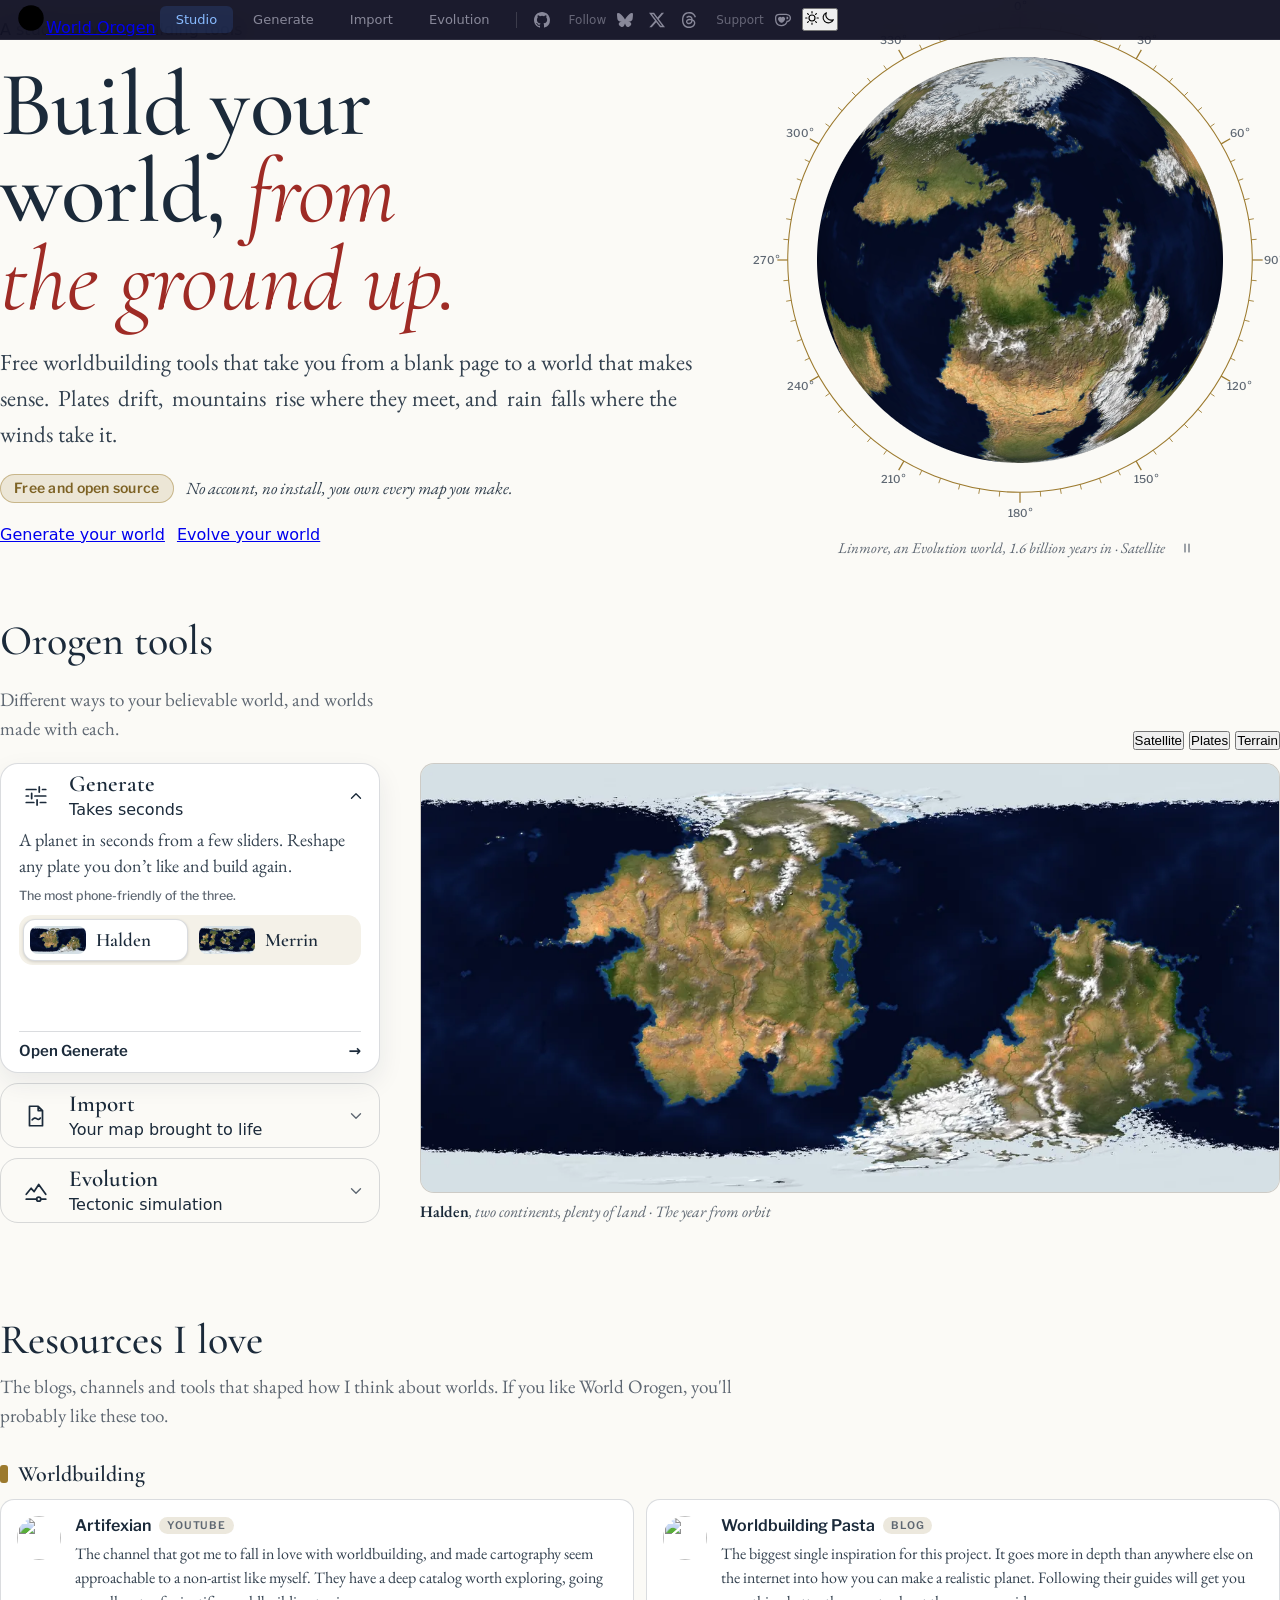
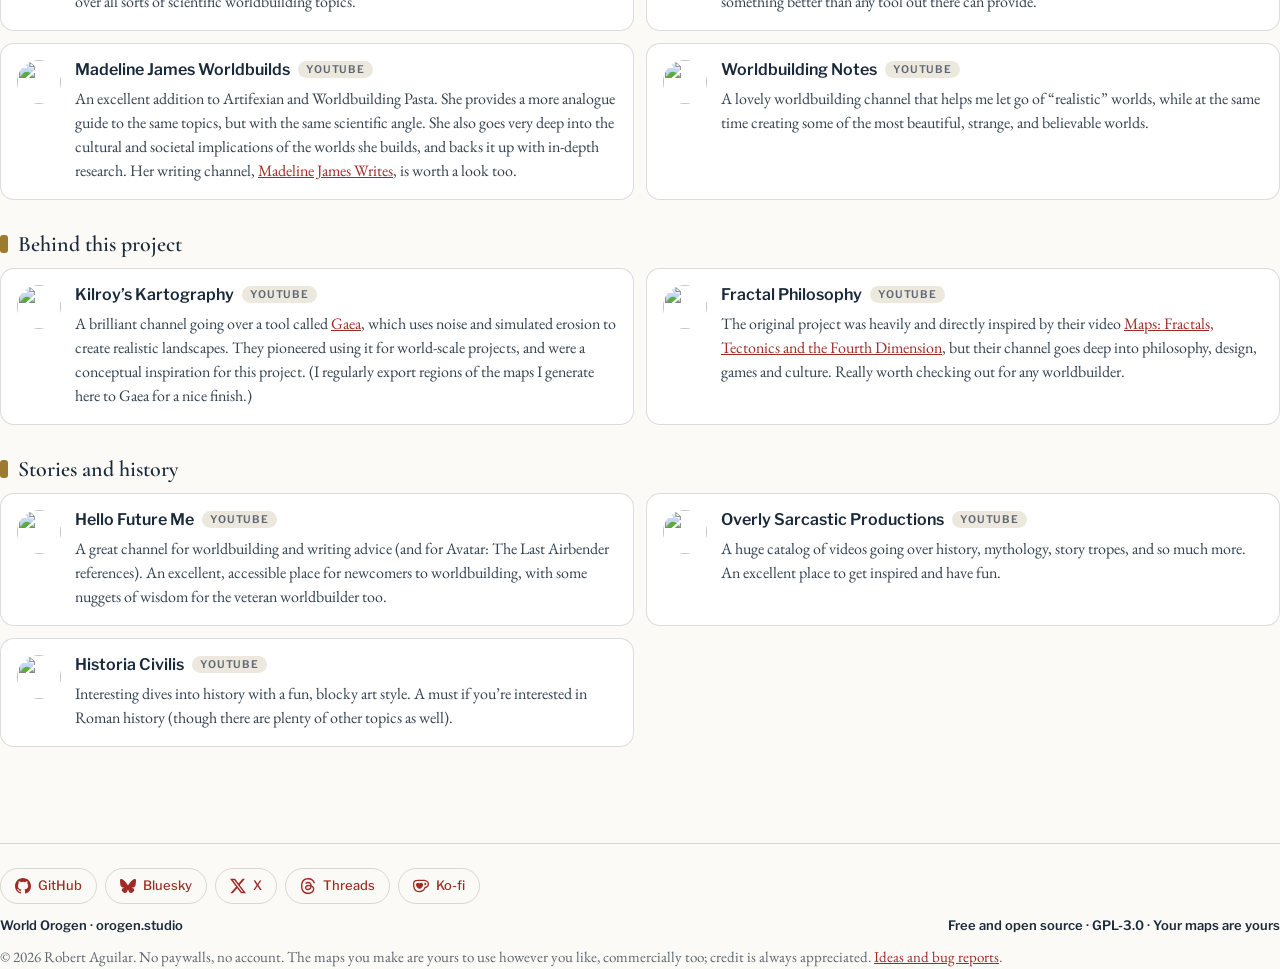
==== commit 2515411d: "Redesign polish 10: the tools and their worlds in one, and a turning globe Feedback the owner passed" ====
--- a/index.html
+++ b/index.html
@@ -39,7 +39,7 @@
         <a class="nav-logo" href="/" aria-label="World Orogen: the Studio"><svg class="og-mark" width="30" height="30" viewBox="0 0 32 32" aria-hidden="true"><defs><clipPath id="navMarkClip"><circle cx="16" cy="16" r="12.8"/></clipPath></defs><g clip-path="url(#navMarkClip)"><rect class="s1" x="0" y="9.6" width="32" height="3.2"/><rect class="s2" x="0" y="14.4" width="32" height="3.2"/><rect class="s3" x="0" y="19.2" width="32" height="3.2"/></g><circle class="ring" cx="16" cy="16" r="13.6" stroke-width="1.8"/></svg><span class="nav-logo__word">World Orogen</span></a>
         <a href="/" class="nav-tab active">Studio</a>
         <a href="/generate" class="nav-tab">Generate</a>
-        <a href="/import" class="nav-tab">Import<span class="nav-long">&nbsp;Heightmap</span></a>
+        <a href="/import" class="nav-tab">Import</a>
         <a href="/evolution" class="nav-tab">Evolution</a>
         <div class="nav-follow">
             <a class="nav-icon" href="https://github.com/raguilar011095/planet_heightmap_generation" target="_blank" rel="noopener" title="Source code on GitHub" aria-label="Source code on GitHub"><svg width="16" height="16" aria-hidden="true"><use href="assets/social.svg#github"/></svg></a>
@@ -61,82 +61,109 @@
                 <p class="hero-lede">Free worldbuilding tools that take you from a blank page to a world that makes sense. <mark class="is-plates">Plates</mark> drift, <mark class="is-land">mountains</mark> rise where they meet, and <mark class="is-climate">rain</mark> falls where the winds take it.</p>
                 <p class="hero-free"><span class="hero-free__tag">Free and open source</span><span>No account, no install, you own every map you make.</span></p>
                 <div class="hero-actions">
-                    <a class="og-btn og-btn--primary" href="/generate">Begin with Generate</a>
-                    <a class="og-btn" href="/evolution">Watch a world form</a>
+                    <a class="og-btn og-btn--primary" href="/generate">Generate your world</a>
+                    <a class="og-btn" href="/evolution">Evolve your world</a>
                 </div>
             </div>
             <figure class="hero-globe">
                 <div class="hero-globe__frame">
-                    <img src="assets/studio/globe-arden.webp" alt="Arden, a world made in Evolution, seen from space in relief" width="700" height="700" fetchpriority="high">
+                    <img src="assets/studio/globe-linmore.webp" alt="Linmore, a world made in Evolution, seen from space" width="700" height="700" fetchpriority="high">
+                    <canvas class="hero-globe__canvas" aria-hidden="true"></canvas>
                     <svg class="hero-ring" viewBox="0 0 600 600" aria-hidden="true"><circle cx="300" cy="300" r="268" class="ring-line"/><line x1="300.0" y1="32.0" x2="300.0" y2="20.0" class="tick-long"/><text x="300.0" y="7.0" class="ring-num">0°</text><line x1="323.4" y1="33.0" x2="323.9" y2="27.0" class="tick"/><line x1="346.5" y1="36.1" x2="347.6" y2="30.2" class="tick"/><line x1="369.4" y1="41.1" x2="370.9" y2="35.3" class="tick"/><line x1="391.7" y1="48.2" x2="393.7" y2="42.5" class="tick"/><line x1="413.3" y1="57.1" x2="415.8" y2="51.7" class="tick"/><line x1="434.0" y1="67.9" x2="440.0" y2="57.5" class="tick-long"/><text x="446.5" y="46.3" class="ring-num">30°</text><line x1="453.7" y1="80.5" x2="457.2" y2="75.6" class="tick"/><line x1="472.3" y1="94.7" x2="476.1" y2="90.1" class="tick"/><line x1="489.5" y1="110.5" x2="493.7" y2="106.3" class="tick"/><line x1="505.3" y1="127.7" x2="509.9" y2="123.9" class="tick"/><line x1="519.5" y1="146.3" x2="524.4" y2="142.8" class="tick"/><line x1="532.1" y1="166.0" x2="542.5" y2="160.0" class="tick-long"/><text x="553.7" y="153.5" class="ring-num">60°</text><line x1="542.9" y1="186.7" x2="548.3" y2="184.2" class="tick"/><line x1="551.8" y1="208.3" x2="557.5" y2="206.3" class="tick"/><line x1="558.9" y1="230.6" x2="564.7" y2="229.1" class="tick"/><line x1="563.9" y1="253.5" x2="569.8" y2="252.4" class="tick"/><line x1="567.0" y1="276.6" x2="573.0" y2="276.1" class="tick"/><line x1="568.0" y1="300.0" x2="580.0" y2="300.0" class="tick-long"/><text x="593.0" y="300.0" class="ring-num">90°</text><line x1="567.0" y1="323.4" x2="573.0" y2="323.9" class="tick"/><line x1="563.9" y1="346.5" x2="569.8" y2="347.6" class="tick"/><line x1="558.9" y1="369.4" x2="564.7" y2="370.9" class="tick"/><line x1="551.8" y1="391.7" x2="557.5" y2="393.7" class="tick"/><line x1="542.9" y1="413.3" x2="548.3" y2="415.8" class="tick"/><line x1="532.1" y1="434.0" x2="542.5" y2="440.0" class="tick-long"/><text x="553.7" y="446.5" class="ring-num">120°</text><line x1="519.5" y1="453.7" x2="524.4" y2="457.2" class="tick"/><line x1="505.3" y1="472.3" x2="509.9" y2="476.1" class="tick"/><line x1="489.5" y1="489.5" x2="493.7" y2="493.7" class="tick"/><line x1="472.3" y1="505.3" x2="476.1" y2="509.9" class="tick"/><line x1="453.7" y1="519.5" x2="457.2" y2="524.4" class="tick"/><line x1="434.0" y1="532.1" x2="440.0" y2="542.5" class="tick-long"/><text x="446.5" y="553.7" class="ring-num">150°</text><line x1="413.3" y1="542.9" x2="415.8" y2="548.3" class="tick"/><line x1="391.7" y1="551.8" x2="393.7" y2="557.5" class="tick"/><line x1="369.4" y1="558.9" x2="370.9" y2="564.7" class="tick"/><line x1="346.5" y1="563.9" x2="347.6" y2="569.8" class="tick"/><line x1="323.4" y1="567.0" x2="323.9" y2="573.0" class="tick"/><line x1="300.0" y1="568.0" x2="300.0" y2="580.0" class="tick-long"/><text x="300.0" y="593.0" class="ring-num">180°</text><line x1="276.6" y1="567.0" x2="276.1" y2="573.0" class="tick"/><line x1="253.5" y1="563.9" x2="252.4" y2="569.8" class="tick"/><line x1="230.6" y1="558.9" x2="229.1" y2="564.7" class="tick"/><line x1="208.3" y1="551.8" x2="206.3" y2="557.5" class="tick"/><line x1="186.7" y1="542.9" x2="184.2" y2="548.3" class="tick"/><line x1="166.0" y1="532.1" x2="160.0" y2="542.5" class="tick-long"/><text x="153.5" y="553.7" class="ring-num">210°</text><line x1="146.3" y1="519.5" x2="142.8" y2="524.4" class="tick"/><line x1="127.7" y1="505.3" x2="123.9" y2="509.9" class="tick"/><line x1="110.5" y1="489.5" x2="106.3" y2="493.7" class="tick"/><line x1="94.7" y1="472.3" x2="90.1" y2="476.1" class="tick"/><line x1="80.5" y1="453.7" x2="75.6" y2="457.2" class="tick"/><line x1="67.9" y1="434.0" x2="57.5" y2="440.0" class="tick-long"/><text x="46.3" y="446.5" class="ring-num">240°</text><line x1="57.1" y1="413.3" x2="51.7" y2="415.8" class="tick"/><line x1="48.2" y1="391.7" x2="42.5" y2="393.7" class="tick"/><line x1="41.1" y1="369.4" x2="35.3" y2="370.9" class="tick"/><line x1="36.1" y1="346.5" x2="30.2" y2="347.6" class="tick"/><line x1="33.0" y1="323.4" x2="27.0" y2="323.9" class="tick"/><line x1="32.0" y1="300.0" x2="20.0" y2="300.0" class="tick-long"/><text x="7.0" y="300.0" class="ring-num">270°</text><line x1="33.0" y1="276.6" x2="27.0" y2="276.1" class="tick"/><line x1="36.1" y1="253.5" x2="30.2" y2="252.4" class="tick"/><line x1="41.1" y1="230.6" x2="35.3" y2="229.1" class="tick"/><line x1="48.2" y1="208.3" x2="42.5" y2="206.3" class="tick"/><line x1="57.1" y1="186.7" x2="51.7" y2="184.2" class="tick"/><line x1="67.9" y1="166.0" x2="57.5" y2="160.0" class="tick-long"/><text x="46.3" y="153.5" class="ring-num">300°</text><line x1="80.5" y1="146.3" x2="75.6" y2="142.8" class="tick"/><line x1="94.7" y1="127.7" x2="90.1" y2="123.9" class="tick"/><line x1="110.5" y1="110.5" x2="106.3" y2="106.3" class="tick"/><line x1="127.7" y1="94.7" x2="123.9" y2="90.1" class="tick"/><line x1="146.3" y1="80.5" x2="142.8" y2="75.6" class="tick"/><line x1="166.0" y1="67.9" x2="160.0" y2="57.5" class="tick-long"/><text x="153.5" y="46.3" class="ring-num">330°</text><line x1="186.7" y1="57.1" x2="184.2" y2="51.7" class="tick"/><line x1="208.3" y1="48.2" x2="206.3" y2="42.5" class="tick"/><line x1="230.6" y1="41.1" x2="229.1" y2="35.3" class="tick"/><line x1="253.5" y1="36.1" x2="252.4" y2="30.2" class="tick"/><line x1="276.6" y1="33.0" x2="276.1" y2="27.0" class="tick"/></svg>
                 </div>
-                <figcaption>Arden, an Evolution world, nine hundred million years in.</figcaption>
+                <figcaption><span>Linmore, an Evolution world, 1.6 billion years in · <span id="globeView">Satellite</span></span><button type="button" class="hero-globe__pause" id="globePause" aria-label="Pause the globe" aria-pressed="false" hidden><svg width="16" height="16" viewBox="0 0 24 24" fill="none" stroke="currentColor" stroke-width="1.8" stroke-linecap="round" stroke-linejoin="round" aria-hidden="true"><path class="is-pause" d="M9 6v12M15 6v12"/><path class="is-play" d="M8 5.5v13l10.5-6.5z"/></svg></button></figcaption>
             </figure>
         </section>
 
         <section class="studio-section" aria-labelledby="toolsHead">
             <h2 id="toolsHead">Orogen tools</h2>
-            <p class="studio-intro">Different ways to your believable world.</p>
-            <div class="tool-grid">
-            <a class="tool-card is-land" href="/generate">
-                <div class="tool-card__top">
-                    <span class="tool-tile"><svg width="30" height="30" viewBox="0 0 24 24" fill="none" stroke="currentColor" stroke-width="1.6" stroke-linecap="round" stroke-linejoin="round" aria-hidden="true"><path d="M3 6h9M18 6h3M3 12h2M11 12h10M3 18h7M16 18h5M15 3.6v4.8M8 9.6v4.8M13 15.6v4.8"/></svg></span>
-                    <span class="og-tag">Takes seconds</span>
+            <!--
+                The tools and their worlds in one: a card per tool (the chosen one open, and moved to the top: its line, two
+                worlds made in it, Open …) beside the map of the world chosen, the tool's views above the map, beside the line. Pictures in assets/studio/worlds/
+                <world>[-<climate>]-<view>.webp (1200 × 600); a world's captions in its data-<view> and data-note.
+            -->
+            <div class="atlas" id="worlds" data-open="generate">
+                <p class="studio-intro atlas-intro">Different ways to your believable world, and worlds made with each.</p>
+                <div class="atlas-views">
+                    <div class="worlds-views" data-tool="generate">
+                        <div class="og-seg" role="group" aria-label="View">
+                            <button type="button" class="og-seg__opt" data-view="satellite" aria-pressed="true">Satellite</button>
+                            <button type="button" class="og-seg__opt" data-view="plates" aria-pressed="false">Plates</button>
+                            <button type="button" class="og-seg__opt" data-view="terrain" aria-pressed="false">Terrain</button>
+                        </div>
+                    </div>
+                    <div class="worlds-views" data-tool="import" hidden>
+                        <div class="og-seg" role="group" aria-label="Climate">
+                            <button type="button" class="og-seg__opt" data-version="hot" data-note="hot and dry" aria-pressed="true">Hot &amp; dry</button>
+                            <button type="button" class="og-seg__opt" data-version="cold" data-note="cold and wet" aria-pressed="false">Cold &amp; wet</button>
+                        </div>
+                        <div class="og-seg" role="group" aria-label="View">
+                            <button type="button" class="og-seg__opt" data-view="satellite" aria-pressed="true">Satellite</button>
+                            <button type="button" class="og-seg__opt" data-view="heightmap" aria-pressed="false">Your map</button>
+                            <button type="button" class="og-seg__opt" data-view="climate" aria-pressed="false">Climate</button>
+                        </div>
+                    </div>
+                    <div class="worlds-views" data-tool="evolution" hidden>
+                        <div class="og-seg" role="group" aria-label="View">
+                            <button type="button" class="og-seg__opt" data-view="satellite" aria-pressed="true">Satellite</button>
+                            <button type="button" class="og-seg__opt" data-view="terrain" aria-pressed="false">Terrain</button>
+                            <button type="button" class="og-seg__opt" data-view="rocks" aria-pressed="false">Rocks</button>
+                        </div>
+                    </div>
                 </div>
-                <h3>Generate</h3>
-                <p class="tool-card__text">A planet in seconds from a few sliders. Reshape any plate you don’t like and build again.</p>
-                <p class="tool-card__note">The most phone-friendly of the three.</p>
-                <span class="tool-card__cta">Open Generate<span aria-hidden="true">→</span></span>
-            </a>
-            <a class="tool-card is-climate" href="/import">
-                <div class="tool-card__top">
-                    <span class="tool-tile"><svg width="30" height="30" viewBox="0 0 24 24" fill="none" stroke="currentColor" stroke-width="1.6" stroke-linecap="round" stroke-linejoin="round" aria-hidden="true"><path d="M6 3h8l4 4v14H6zM14 3v4h4M8.5 15.5c1.4-1.8 2.9-2 4.1-1s2.4 1 3.4-.6"/></svg></span>
-                    <span class="og-tag">Your map brought to life</span>
-                </div>
-                <h3>Import Heightmap</h3>
-                <p class="tool-card__text">Bring a map you drew. See what its winds, rain and climate zones would really be.</p>
-                <p class="tool-card__note">PNG, JPEG or WebP. It starts with Earth.</p>
-                <span class="tool-card__cta">Open Import Heightmap<span aria-hidden="true">→</span></span>
-            </a>
-            <a class="tool-card is-plates" href="/evolution">
-                <div class="tool-card__top">
-                    <span class="tool-tile"><svg width="30" height="30" viewBox="0 0 24 24" fill="none" stroke="currentColor" stroke-width="1.6" stroke-linecap="round" stroke-linejoin="round" aria-hidden="true"><path d="M3 15l4.5-5.5 2.8 3 4.2-6.5L21 15"/><path d="M3 19.5h9.6M16.4 19.5H21"/><circle cx="14.5" cy="19.5" r="1.9"/></svg></span>
-                    <span class="og-tag">Tectonic simulation</span>
-                </div>
-                <h3>Evolution</h3>
-                <p class="tool-card__text">A planet with a past. Watch it rift and collide, then add detail to the moment you choose.</p>
-                <p class="tool-card__note">Best on a desktop for now; its Geology and Food views are in beta.</p>
-                <span class="tool-card__cta">Open Evolution<span aria-hidden="true">→</span></span>
-            </a>
-            </div>
-        </section>
-
-        <section class="studio-section" aria-labelledby="worldsHead">
-            <div class="worlds" id="worlds" data-arden-terrain="Four continents drifting apart" data-arden-satellite="The year from orbit" data-arden-rocks="Rock at the surface" data-thessaly-terrain="A supercontinent breaking up" data-thessaly-satellite="The year from orbit" data-thessaly-rocks="Rock at the surface">
-                <div class="worlds-side">
-                    <p class="og-eyebrow">From the atlas</p>
-                    <h2 id="worldsHead">Worlds to explore</h2>
-                    <p class="studio-intro">Made in Orogen. Choose a world and make your own.</p>
-                    <div class="worlds-panel">
-                        <button type="button" class="world is-on" data-world="arden" aria-pressed="true">
-                            <img src="assets/studio/worlds/arden-thumb.webp" alt="" width="96" height="48" loading="lazy">
-                            <span><b>Arden</b><small>nine hundred million years in</small></span>
-                        </button>
-                        <button type="button" class="world" data-world="thessaly" aria-pressed="false">
-                            <img src="assets/studio/worlds/thessaly-thumb.webp" alt="" width="96" height="48" loading="lazy">
-                            <span><b>Thessaly</b><small>three hundred million years in</small></span>
-                        </button>
-                        <div class="og-seg" role="group" aria-label="View">
-                            <button type="button" class="og-seg__opt" data-view="terrain" aria-pressed="true">Terrain</button>
-                            <button type="button" class="og-seg__opt" data-view="satellite" aria-pressed="false">Satellite</button>
-                            <button type="button" class="og-seg__opt" data-view="rocks" aria-pressed="false">Rocks</button>
-                        </div>
-                        <a class="og-link" href="/evolution">Make your own <span aria-hidden="true">→</span></a>
-                    </div>
-                </div>
+                <article class="tool-card is-land is-open" data-tool="generate">
+                    <h3 class="tool-card__head"><button type="button" class="tool-card__toggle" aria-expanded="true" aria-controls="toolGenerate">
+                        <span class="tool-tile"><svg width="26" height="26" viewBox="0 0 24 24" fill="none" stroke="currentColor" stroke-width="1.6" stroke-linecap="round" stroke-linejoin="round" aria-hidden="true"><path d="M3 6h9M18 6h3M3 12h2M11 12h10M3 18h7M16 18h5M15 3.6v4.8M8 9.6v4.8M13 15.6v4.8"/></svg></span>
+                        <span class="tool-card__title"><span class="tool-card__name">Generate</span><span class="og-tag">Takes seconds</span></span>
+                        <svg class="tool-card__chevron" width="18" height="18" viewBox="0 0 24 24" fill="none" stroke="currentColor" stroke-width="1.8" stroke-linecap="round" stroke-linejoin="round" aria-hidden="true"><path d="M6 9l6 6 6-6"/></svg>
+                    </button></h3>
+                    <div class="tool-card__body" id="toolGenerate">
+                        <p class="tool-card__text">A planet in seconds from a few sliders. Reshape any plate you don’t like and build again.</p>
+                        <p class="tool-card__note">The most phone-friendly of the three.</p>
+                        <div class="tool-worlds" role="group" aria-label="Worlds made in Generate">
+                            <button type="button" class="world is-on" aria-pressed="true" data-world="halden" data-note="two continents, plenty of land" data-satellite="The year from orbit" data-plates="Its plates, every piece yours to raise or sink" data-terrain="Its relief, from the sliders"><img src="assets/studio/worlds/halden-thumb.webp" alt="" width="96" height="48" loading="lazy"><b>Halden</b></button>
+                            <button type="button" class="world" aria-pressed="false" data-world="merrin" data-note="six continents, scattered" data-satellite="The year from orbit" data-plates="Its plates, every piece yours to raise or sink" data-terrain="Its relief, from the sliders"><img src="assets/studio/worlds/merrin-thumb.webp" alt="" width="96" height="48" loading="lazy"><b>Merrin</b></button>
+                        </div>
+                        <a class="tool-card__cta" href="/generate">Open Generate<span aria-hidden="true">→</span></a>
+                    </div>
+                </article>
+                <article class="tool-card is-climate" data-tool="import">
+                    <h3 class="tool-card__head"><button type="button" class="tool-card__toggle" aria-expanded="false" aria-controls="toolImport">
+                        <span class="tool-tile"><svg width="26" height="26" viewBox="0 0 24 24" fill="none" stroke="currentColor" stroke-width="1.6" stroke-linecap="round" stroke-linejoin="round" aria-hidden="true"><path d="M6 3h8l4 4v14H6zM14 3v4h4M8.5 15.5c1.4-1.8 2.9-2 4.1-1s2.4 1 3.4-.6"/></svg></span>
+                        <span class="tool-card__title"><span class="tool-card__name">Import</span><span class="og-tag">Your map brought to life</span></span>
+                        <svg class="tool-card__chevron" width="18" height="18" viewBox="0 0 24 24" fill="none" stroke="currentColor" stroke-width="1.8" stroke-linecap="round" stroke-linejoin="round" aria-hidden="true"><path d="M6 9l6 6 6-6"/></svg>
+                    </button></h3>
+                    <div class="tool-card__body" id="toolImport" hidden>
+                        <p class="tool-card__text">Bring a map you drew. See what its winds, rain and climate zones would really be.</p>
+                        <p class="tool-card__note">PNG, JPEG or WebP. It starts with Earth.</p>
+                        <div class="tool-worlds" role="group" aria-label="Worlds made in Import">
+                            <button type="button" class="world is-on" aria-pressed="true" data-world="earth" data-satellite="The year from orbit" data-heightmap="The heightmap that goes in" data-climate="Its climate zones, worked out from the ground up"><img src="assets/studio/worlds/earth-thumb.webp" alt="" width="96" height="48" loading="lazy"><b>Earth</b></button>
+                            <button type="button" class="world" aria-pressed="false" data-world="mars" data-satellite="With seas, under Earth’s sun and air: the year from orbit" data-heightmap="NASA’s Mars, its northern plains flooded to an old shoreline" data-climate="Its climate zones, with seas and Earth’s air"><img src="assets/studio/worlds/mars-thumb.webp" alt="" width="96" height="48" loading="lazy"><b>Mars</b></button>
+                        </div>
+                        <a class="tool-card__cta" href="/import">Open Import<span aria-hidden="true">→</span></a>
+                    </div>
+                </article>
+                <article class="tool-card is-plates" data-tool="evolution">
+                    <h3 class="tool-card__head"><button type="button" class="tool-card__toggle" aria-expanded="false" aria-controls="toolEvolution">
+                        <span class="tool-tile"><svg width="26" height="26" viewBox="0 0 24 24" fill="none" stroke="currentColor" stroke-width="1.6" stroke-linecap="round" stroke-linejoin="round" aria-hidden="true"><path d="M3 15l4.5-5.5 2.8 3 4.2-6.5L21 15"/><path d="M3 19.5h9.6M16.4 19.5H21"/><circle cx="14.5" cy="19.5" r="1.9"/></svg></span>
+                        <span class="tool-card__title"><span class="tool-card__name">Evolution</span><span class="og-tag">Tectonic simulation</span></span>
+                        <svg class="tool-card__chevron" width="18" height="18" viewBox="0 0 24 24" fill="none" stroke="currentColor" stroke-width="1.8" stroke-linecap="round" stroke-linejoin="round" aria-hidden="true"><path d="M6 9l6 6 6-6"/></svg>
+                    </button></h3>
+                    <div class="tool-card__body" id="toolEvolution" hidden>
+                        <p class="tool-card__text">A planet with a past. Watch it rift and collide, then add detail to the moment you choose.</p>
+                        <p class="tool-card__note">Best on a desktop for now; its Food view is in beta.</p>
+                        <div class="tool-worlds" role="group" aria-label="Worlds made in Evolution">
+                            <button type="button" class="world is-on" aria-pressed="true" data-world="calder" data-note="1.4 billion years in" data-satellite="The year from orbit" data-terrain="One supercontinent, from pole to pole" data-rocks="Rock at the surface"><img src="assets/studio/worlds/calder-thumb.webp" alt="" width="96" height="48" loading="lazy"><b>Calder</b></button>
+                            <button type="button" class="world" aria-pressed="false" data-world="linmore" data-note="1.6 billion years in" data-satellite="The year from orbit" data-terrain="Continents spread around the globe" data-rocks="Rock at the surface"><img src="assets/studio/worlds/linmore-thumb.webp" alt="" width="96" height="48" loading="lazy"><b>Linmore</b></button>
+                        </div>
+                        <a class="tool-card__cta" href="/evolution">Open Evolution<span aria-hidden="true">→</span></a>
+                    </div>
+                </article>
                 <figure class="worlds-picture">
-                    <img id="worldImg" src="assets/studio/worlds/arden-terrain.webp" alt="Arden, terrain" width="1200" height="600" loading="lazy">
-                    <figcaption><b id="worldName">Arden</b> · <span id="worldNote">Four continents drifting apart</span></figcaption>
+                    <div class="worlds-map">
+                        <img id="worldImg" src="assets/studio/worlds/halden-satellite.webp" alt="Halden, two continents, plenty of land, satellite" width="1200" height="600" loading="lazy">
+                    </div>
+                    <figcaption><b id="worldName">Halden</b><span id="worldNote">, two continents, plenty of land · The year from orbit</span></figcaption>
                 </figure>
             </div>
         </section>
@@ -250,22 +277,209 @@
         </footer>
     </main>
 <script>
-    // Worlds to explore: pick a world and a view (the picture and its caption follow)
-    (function worlds() {
+    // The tools and their worlds: open a tool's card (it slides to the top of the list), then pick one of its worlds, and
+    // over the map a view (and for Import's worlds a climate); the map and its caption follow. Each tool keeps what was
+    // last picked in it.
+    (function atlas() {
         const box = document.getElementById('worlds'), img = document.getElementById('worldImg');
-        let world = 'arden', view = 'terrain';
-        const show = () => {
-            img.src = `assets/studio/worlds/${world}-${view}.webp`;
-            const name = box.querySelector(`[data-world="${world}"] b`).textContent;
-            img.alt = `${name}, ${view}`;
+        const TOOLS = ['generate', 'import', 'evolution'], NARROW = '(max-width: 1279px)';
+        const cardOf = (tool) => box.querySelector(`.tool-card[data-tool="${tool}"]`);
+        const viewsOf = (tool) => box.querySelector(`.worlds-views[data-tool="${tool}"]`);
+        const picked = (el, sel) => el.querySelector(`${sel}[aria-pressed="true"]`);
+        const still = () => matchMedia('(prefers-reduced-motion: reduce)').matches;
+        const show = (tool) => {
+            const w = picked(cardOf(tool), '[data-world]'), v = picked(viewsOf(tool), '[data-view]'), c = picked(viewsOf(tool), '[data-version]');
+            const view = v.dataset.view, climate = c && view !== 'heightmap' ? c : null;   // (the heightmap is one for both)
+            img.src = `assets/studio/worlds/${w.dataset.world}${climate ? `-${climate.dataset.version}` : ''}-${view}.webp`;
+            const name = w.querySelector('b').textContent, note = [w.dataset.note, climate?.dataset.note].filter(Boolean).join(', ');
+            img.alt = `${name}${note ? `, ${note}` : ''}, ${v.textContent.toLowerCase()}`;
             document.getElementById('worldName').textContent = name;
-            document.getElementById('worldNote').textContent = box.dataset[`${world}${view[0].toUpperCase()}${view.slice(1)}`];
-        };
+            document.getElementById('worldNote').textContent = `${note ? `, ${note}` : ''} · ${w.dataset[view]}`;
+        };
+        const open = (card) => {
+            const cards = TOOLS.map(cardOf), before = new Map(cards.map((c) => [c, c.getBoundingClientRect().top]));
+            let n = 2;                                   // (the open card first, the map after it on a narrow screen, then the rest)
+            for (const c of cards) {
+                const on = c === card;
+                c.classList.toggle('is-open', on);
+                c.querySelector('.tool-card__toggle').setAttribute('aria-expanded', on);
+                c.querySelector('.tool-card__body').hidden = !on;
+                c.style.order = on ? 0 : n++ * 2;
+                viewsOf(c.dataset.tool).hidden = !on;
+            }
+            box.dataset.open = card.dataset.tool;
+            show(card.dataset.tool);
+            // (one column: keep the card tapped where the finger was, the page moved under it)
+            if (matchMedia(NARROW).matches) scrollBy(0, card.getBoundingClientRect().top - before.get(card));
+            if (still()) return;
+            for (const c of cards) {
+                const dy = before.get(c) - c.getBoundingClientRect().top;
+                if (Math.abs(dy) > 1) c.animate([{ transform: `translateY(${dy}px)` }, { transform: 'none' }], { duration: 380, easing: 'cubic-bezier(0.2, 0.7, 0.2, 1)' });
+            }
+            card.querySelector('.tool-card__body').animate([{ opacity: 0 }, { opacity: 1 }], { duration: 260, delay: 120, easing: 'ease-out', fill: 'backwards' });
+        };
+        // (two columns: the open card keeps the height of the tallest, so the map is one size whichever tool is open)
+        const reserve = () => {
+            box.style.removeProperty('--open-h');
+            if (matchMedia(NARROW).matches) return;
+            let tallest = 0;
+            for (const c of TOOLS.map(cardOf)) {
+                const body = c.querySelector('.tool-card__body'), was = body.hidden;
+                c.style.alignSelf = 'start'; body.hidden = false;
+                tallest = Math.max(tallest, c.getBoundingClientRect().height);
+                body.hidden = was; c.style.alignSelf = '';
+            }
+            box.style.setProperty('--open-h', `${Math.ceil(tallest)}px`);
+        };
+        reserve();
+        document.fonts.ready.then(reserve);
+        let width = box.clientWidth;
+        new ResizeObserver(() => { if (box.clientWidth !== width) { width = box.clientWidth; reserve(); } }).observe(box);
         box.addEventListener('click', e => {
-            const w = e.target.closest('[data-world]'), v = e.target.closest('[data-view]');
-            if (w) { world = w.dataset.world; for (const b of box.querySelectorAll('[data-world]')) { b.classList.toggle('is-on', b === w); b.setAttribute('aria-pressed', b === w); } }
-            if (v) { view = v.dataset.view; for (const b of box.querySelectorAll('[data-view]')) b.setAttribute('aria-pressed', b === v); }
-            if (w || v) show();
+            const toggle = e.target.closest('.tool-card__toggle');
+            if (toggle) { const card = toggle.closest('.tool-card'); if (!card.classList.contains('is-open')) open(card); return; }
+            const b = e.target.closest('[data-world], [data-view], [data-version]');
+            if (!b) return;
+            const group = b.closest('.tool-card, .worlds-views');
+            const sel = 'world' in b.dataset ? '[data-world]' : 'view' in b.dataset ? '[data-view]' : '[data-version]';
+            for (const o of group.querySelectorAll(sel)) { o.setAttribute('aria-pressed', o === b); if (o.classList.contains('world')) o.classList.toggle('is-on', o === b); }
+            show(group.dataset.tool);
+        });
+    })();
+</script>
+<script>
+    // The hero's globe: Linmore turning slowly, its views fading one into the next (Satellite, Terrain, Climate, Rocks).
+    // A small WebGL 2 shader draws an orthographic globe, seen from 18° north, from each view's map (VIEWS: 2048 × 1024,
+    // drawn by Evolution's own Export maps). The still (the same globe at its first moment) shows until the
+    // first map is in, and stays with reduced motion or without WebGL 2. The globe rests off screen and in a hidden tab,
+    // and its button pauses it.
+    (function heroGlobe() {
+        const frame = document.querySelector('.hero-globe__frame'), canvas = frame?.querySelector('canvas'), still = frame?.querySelector('img');
+        const label = document.getElementById('globeView'), button = document.getElementById('globePause');
+        const VIEWS = [
+            ['Satellite', 'assets/studio/globe/linmore-satellite.webp'],
+            ['Terrain', 'assets/studio/globe/linmore-terrain.webp'],
+            ['Climate', 'assets/studio/globe/linmore-climate.webp'],
+            ['Rocks', 'assets/studio/globe/linmore-rocks.webp'],
+        ];
+        // (the still's view, which globe_still.py draws from the same numbers: centred on 40° E, seen from 18° N)
+        const START_LON = 40, TILT = 18, TURN_S = 100, HOLD_S = 6, FADE_S = 1.6, RAD = Math.PI / 180;
+        if (!canvas || matchMedia('(prefers-reduced-motion: reduce)').matches) return;
+        const gl = canvas.getContext('webgl2', { premultipliedAlpha: true, antialias: false });
+        if (!gl) return;
+        const shader = (type, src) => { const sh = gl.createShader(type); gl.shaderSource(sh, src); gl.compileShader(sh); return sh; };
+        const prog = gl.createProgram();
+        gl.attachShader(prog, shader(gl.VERTEX_SHADER, `#version 300 es
+            in vec2 aPos; out vec2 vPos;
+            void main() { vPos = aPos; gl_Position = vec4(aPos, 0.0, 1.0); }`));
+        // (at the map's seam the derivatives come from whichever of two wrappings is continuous there, so the mipmaps
+        // don't draw the seam as a line)
+        gl.attachShader(prog, shader(gl.FRAGMENT_SHADER, `#version 300 es
+            precision highp float;
+            in vec2 vPos; out vec4 outColor;
+            uniform sampler2D uA, uB;
+            uniform float uMix, uLon, uTilt, uPx;
+            const float PI = 3.141592653589793;
+            void main() {
+                float r = length(vPos), alpha = clamp((1.0 - r) / uPx + 0.5, 0.0, 1.0);
+                if (alpha <= 0.0) discard;
+                float z = sqrt(max(0.0, 1.0 - min(r * r, 1.0))), c = cos(uTilt), s = sin(uTilt);
+                vec3 w = vec3(vPos.x, c * vPos.y + s * z, -s * vPos.y + c * z);
+                float u = (atan(w.x, w.z) + uLon) / (2.0 * PI) + 0.5, v = 0.5 - asin(clamp(w.y, -1.0, 1.0)) / PI;
+                float u1 = fract(u), u2 = fract(u + 0.5) - 0.5;
+                vec2 dx = vec2(dFdx(u1), dFdx(v)), dy = vec2(dFdy(u1), dFdy(v));
+                if (abs(dFdx(u2)) < abs(dx.x)) dx.x = dFdx(u2);
+                if (abs(dFdy(u2)) < abs(dy.x)) dy.x = dFdy(u2);
+                vec2 uv = vec2(u1, v);
+                vec3 col = mix(textureGrad(uA, uv, dx, dy).rgb, textureGrad(uB, uv, dx, dy).rgb, uMix);
+                col *= 0.8 + 0.2 * pow(z, 0.6);
+                outColor = vec4(col * alpha, alpha);
+            }`));
+        gl.linkProgram(prog);
+        if (!gl.getProgramParameter(prog, gl.LINK_STATUS)) return;
+        gl.useProgram(prog);
+        gl.bindBuffer(gl.ARRAY_BUFFER, gl.createBuffer());
+        gl.bufferData(gl.ARRAY_BUFFER, new Float32Array([-1, -1, 3, -1, -1, 3]), gl.STATIC_DRAW);
+        const aPos = gl.getAttribLocation(prog, 'aPos');
+        gl.enableVertexAttribArray(aPos);
+        gl.vertexAttribPointer(aPos, 2, gl.FLOAT, false, 0, 0);
+        const U = Object.fromEntries(['uA', 'uB', 'uMix', 'uLon', 'uTilt', 'uPx'].map((k) => [k, gl.getUniformLocation(prog, k)]));
+        gl.uniform1i(U.uA, 0); gl.uniform1i(U.uB, 1); gl.uniform1f(U.uTilt, TILT * RAD);
+        const aniso = gl.getExtension('EXT_texture_filter_anisotropic');
+        const maps = [];
+        const load = (i) => new Promise((done) => {
+            const img = new Image();
+            img.onload = () => {
+                const t = gl.createTexture();
+                gl.bindTexture(gl.TEXTURE_2D, t);
+                gl.texImage2D(gl.TEXTURE_2D, 0, gl.RGBA, gl.RGBA, gl.UNSIGNED_BYTE, img);
+                gl.generateMipmap(gl.TEXTURE_2D);
+                gl.texParameteri(gl.TEXTURE_2D, gl.TEXTURE_MIN_FILTER, gl.LINEAR_MIPMAP_LINEAR);
+                gl.texParameteri(gl.TEXTURE_2D, gl.TEXTURE_WRAP_S, gl.REPEAT);
+                gl.texParameteri(gl.TEXTURE_2D, gl.TEXTURE_WRAP_T, gl.CLAMP_TO_EDGE);
+                if (aniso) gl.texParameterf(gl.TEXTURE_2D, aniso.TEXTURE_MAX_ANISOTROPY_EXT, Math.min(8, gl.getParameter(aniso.MAX_TEXTURE_MAX_ANISOTROPY_EXT)));
+                maps[i] = t;
+                done(true);
+            };
+            img.onerror = () => done(false);
+            img.src = VIEWS[i][1];
+        });
+
+        let lon = START_LON * RAD, view = 0, held = 0, mix = 0, playing = true, seen = true, last = 0, frameId = 0;
+        const next = () => (view + 1) % VIEWS.length;
+        const draw = () => {
+            if (!maps[view]) return;
+            gl.viewport(0, 0, canvas.width, canvas.height);
+            gl.clearColor(0, 0, 0, 0); gl.clear(gl.COLOR_BUFFER_BIT);
+            gl.activeTexture(gl.TEXTURE0); gl.bindTexture(gl.TEXTURE_2D, maps[view]);
+            gl.activeTexture(gl.TEXTURE1); gl.bindTexture(gl.TEXTURE_2D, maps[next()] ?? maps[view]);
+            gl.uniform1f(U.uMix, mix * mix * (3 - 2 * mix));
+            gl.uniform1f(U.uLon, lon);
+            gl.uniform1f(U.uPx, 2 / canvas.width);
+            gl.drawArrays(gl.TRIANGLES, 0, 3);
+        };
+        const name = (text) => {
+            label.classList.add('is-fading');
+            setTimeout(() => { label.textContent = text; label.classList.remove('is-fading'); }, 250);
+        };
+        const tick = (now) => {
+            frameId = 0;
+            const dt = last ? Math.min(0.1, (now - last) / 1000) : 0;
+            last = now;
+            lon -= (2 * Math.PI / TURN_S) * dt;                  // (eastward, as a planet turns: the land moves to the right)
+            held += dt;
+            if (held > HOLD_S && maps[next()]) {
+                if (mix === 0) name(VIEWS[next()][0]);
+                mix = Math.min(1, (held - HOLD_S) / FADE_S);
+                if (mix === 1) { view = next(); mix = 0; held = 0; }
+            }
+            draw();
+            run();
+        };
+        const run = () => {
+            if (playing && seen && !document.hidden && maps[view]) { if (!frameId) frameId = requestAnimationFrame(tick); }
+            else { if (frameId) cancelAnimationFrame(frameId); frameId = 0; last = 0; }
+        };
+        const size = () => {
+            const w = Math.max(1, Math.round(canvas.getBoundingClientRect().width * Math.min(2, devicePixelRatio || 1)));
+            if (canvas.width !== w) { canvas.width = canvas.height = w; draw(); }
+        };
+        new ResizeObserver(size).observe(canvas);
+        new IntersectionObserver((es) => { seen = es[0].isIntersecting; run(); }).observe(frame);
+        document.addEventListener('visibilitychange', run);
+        button.addEventListener('click', () => {
+            playing = !playing;
+            button.setAttribute('aria-pressed', String(!playing));
+            run();
+        });
+        load(0).then(async (ok) => {
+            if (!ok) return;
+            size(); draw();
+            canvas.classList.add('is-on');                  // (over the still, which is this same picture; then without it)
+            setTimeout(() => { still.style.visibility = 'hidden'; }, 450);
+            button.hidden = false;
+            run();
+            for (let i = 1; i < VIEWS.length; i++) await load(i);
         });
     })();
 </script>
--- a/styles.css
+++ b/styles.css
@@ -564,6 +564,8 @@
     pointer-events: none; display: none; line-height: 1.6;
     max-width: 360px; text-align: left;
 }
+/* (plate edits waiting: the readout steps up over the Rebuild button) */
+body.edits-pending #hoverInfo { bottom: 112px; }
 .hi-label {
     display: inline-block; min-width: 52px; font-size: 11px;
     color: #889; text-transform: uppercase; white-space: nowrap;
@@ -1214,6 +1216,7 @@
     /* Info bars: shift up above collapsed sheet */
     #info { bottom: 68px; }
     #hoverInfo { bottom: 92px; max-width: calc(100vw - 32px); font-size: 13px; }
+    body.edits-pending #hoverInfo { bottom: 190px; }
 
     /* Tutorial card — tighter padding */
     #tutorialCard { padding: 24px 20px 18px; }
--- a/studio.css
+++ b/studio.css
@@ -38,61 +38,86 @@
 .hero-ring .tick { stroke: var(--gold); stroke-width: 1; }
 .hero-ring .tick-long { stroke: var(--gold); stroke-width: 1.4; }
 .hero-ring .ring-num { fill: var(--muted); font: 500 12.5px var(--font-ui); text-anchor: middle; dominant-baseline: central; }
-.hero-globe figcaption { font: italic 400 15px/1.45 var(--font-text); color: var(--muted); text-align: center; }
+.hero-globe figcaption { display: flex; flex-wrap: wrap; align-items: center; justify-content: center; gap: 4px 6px; font: italic 400 15px/1.45 var(--font-text); color: var(--muted); text-align: center; }
+/* the globe turning (index.html, heroGlobe): drawn over its still, which shows until the first map is in; the view's
+   name in the caption fades as the globe does, and a quiet button pauses it */
+.hero-globe__canvas { position: absolute; inset: 11%; width: 78%; height: 78%; opacity: 0; transition: opacity 0.4s; }
+.hero-globe__canvas.is-on { opacity: 1; }
+#globeView { transition: opacity 0.25s; }
+#globeView.is-fading { opacity: 0; }
+.hero-globe__pause {
+    display: inline-grid; place-items: center; width: 32px; height: 32px; padding: 0; border: none; border-radius: var(--radius-full);
+    background: transparent; color: var(--muted); cursor: pointer;
+}
+.hero-globe__pause[hidden] { display: none; }
+.hero-globe__pause .is-play, .hero-globe__pause[aria-pressed="true"] .is-pause { display: none; }
+.hero-globe__pause[aria-pressed="true"] .is-play { display: inline; }
+@media (hover: hover) { .hero-globe__pause:hover { background: var(--chip-track); color: var(--ink); } }
 
 /* ── the sections ── */
 .studio-section { margin-bottom: 96px; }
-.studio-section > h2, .worlds-side > h2 { margin: 10px 0 var(--space-6); font: 500 42px/1 var(--font-display); color: var(--ink); text-wrap: balance; }
+.studio-section > h2 { margin: 10px 0 var(--space-6); font: 500 42px/1 var(--font-display); color: var(--ink); text-wrap: balance; }
 .studio-intro { margin: -12px 0 var(--space-6); max-width: 40em; font: 400 19px/1.5 var(--font-text); color: var(--muted); }
 
-/* the tools: a card each (ToolCard) */
-.tool-grid { display: grid; grid-template-columns: repeat(3, minmax(0, 1fr)); gap: var(--space-6); }
+/* the tools and their worlds, in one (ToolCard, WorldPicker): the line, and on the right the open tool's views (and
+   Import's climate) level with it; below, a card per tool down the left, the open one at the top (its line, note, two
+   worlds, Open …), and the map of the world chosen on the right, its name just below. The open card keeps the height of
+   the tallest (--open-h, set by the page), so the map stays one size whichever tool is open. The two columns end together: the open card stretches to the map's foot, or, where the cards run
+   longer, the map does, trimmed at its sides. Narrower than 1280 px: one column, the map under the open card. */
+.atlas { display: grid; grid-template-columns: 380px minmax(0, 1fr); grid-template-rows: auto 1fr auto auto; column-gap: var(--space-8); row-gap: 10px; }
+.atlas > .atlas-intro { grid-column: 1; grid-row: 1; align-self: end; margin: 0 0 10px; order: -1; }
+.atlas > .atlas-views { grid-column: 2; grid-row: 1; align-self: end; margin-bottom: 3px; order: 2; }   /* (level with the line's last line of text) */
+.atlas > .tool-card { grid-column: 1; scroll-margin-top: calc(var(--nav-h) + 12px); }
+.atlas > .tool-card.is-open { min-height: var(--open-h, auto); }
+.atlas > [data-tool="import"] { order: 4; }
+.atlas > [data-tool="evolution"] { order: 6; }
+.atlas > .worlds-picture { grid-column: 2; grid-row: 2 / span 3; order: 1; }
 .tool-card {
-    display: flex; flex-direction: column; gap: var(--space-3);
-    padding: var(--space-6) 26px 0; border: var(--line-hair) solid var(--rule); border-radius: var(--radius-xl);
-    background: var(--surface); box-shadow: var(--shadow-card); color: var(--ink); text-decoration: none;
-    transition: transform 0.15s ease, box-shadow 0.15s ease;
+    display: flex; flex-direction: column; min-width: 0;
+    border: var(--line-hair) solid var(--rule); border-radius: var(--radius-xl); background: transparent; color: var(--ink);
+    transition: background 0.15s ease, box-shadow 0.15s ease;
 }
-.tool-card:hover { transform: translateY(-2px); }
-.tool-card__top { display: flex; flex-wrap: wrap; align-items: center; justify-content: space-between; gap: var(--space-3); }
+.tool-card.is-open { background: var(--surface); box-shadow: var(--shadow-card); }
+.tool-card:not(.is-open):hover { background: var(--surface); }
+.tool-card__head { margin: 0; font: inherit; }
+.tool-card__toggle {
+    display: flex; align-items: center; gap: 12px; width: 100%; padding: 8px 14px; border: none; border-radius: inherit;
+    background: none; color: inherit; font: inherit; text-align: left; cursor: pointer;
+}
+.tool-card.is-open .tool-card__toggle { cursor: default; }
 .tool-tile { width: var(--size-tile); height: var(--size-tile); flex: none; display: flex; align-items: center; justify-content: center; border-radius: var(--radius-lg); background: var(--l-tint); color: var(--l-ink); }
-.tool-card .og-tag { align-self: center; }
-.tool-card h3 { margin: 4px 0 0; font: 600 28px/1.05 var(--font-display); color: var(--ink); }
+.tool-card .tool-tile { width: 42px; height: 42px; }
+.tool-card__title { display: flex; flex-direction: column; align-items: flex-start; gap: 4px; min-width: 0; }
+.tool-card__name { font: 600 23px/1.05 var(--font-display); color: var(--ink); }
+.tool-card__chevron { margin-left: auto; flex: none; color: var(--muted); transition: transform 0.2s ease; }
+.tool-card.is-open .tool-card__chevron { transform: rotate(180deg); color: var(--l-ink); }
+.tool-card__body { flex: 1 1 auto; display: flex; flex-direction: column; gap: 8px; padding: 0 18px; }
+.tool-card__body[hidden] { display: none; }
 .tool-card__text { margin: 0; font: 400 18px/1.45 var(--font-text); color: var(--body); }
 .tool-card__note { margin: 0; font: 500 12.5px/1.45 var(--font-ui); color: var(--muted); }
 .tool-card__cta {
-    margin-top: auto; padding: 14px 0 18px; border-top: var(--line-hair) solid var(--rule);
+    margin-top: auto; padding: 12px 0 13px; border-top: var(--line-hair) solid var(--rule);
     display: flex; align-items: center; justify-content: space-between;
-    font: 600 15px/1 var(--font-ui); color: var(--l-ink);
+    font: 600 15px/1 var(--font-ui); color: var(--l-ink); text-decoration: none;
 }
-
-/* worlds to explore: the heading and the picker on the left, the map on the right, from the heading's top to the
-   picker's foot (the row takes the taller of the two: on a wide screen the map, and the picker sits at its foot; on a
-   narrower one the column, and the map fills it, trimmed at its sides), its name just below (WorldPicker) */
-.worlds { display: grid; grid-template-columns: 340px minmax(0, 1fr); gap: var(--space-8); align-items: stretch; }
-.worlds-side { display: flex; flex-direction: column; min-width: 0; }
-.worlds-side > .og-eyebrow { margin: 0; }
-.worlds-panel {
-    margin-top: auto;
-    display: flex; flex-direction: column; gap: var(--space-2); padding: var(--space-3);
-    border-radius: var(--radius-2xl); background: var(--panel);
-}
+@media (hover: hover) { .tool-card__cta:hover { text-decoration: underline; } }
+/* a tool's two worlds, side by side on a tinted panel */
+.tool-worlds { margin: 2px 0 4px; display: grid; grid-template-columns: repeat(2, minmax(0, 1fr)); gap: 4px; padding: 4px; border-radius: var(--radius-lg); background: var(--panel); }
 .world {
-    display: flex; align-items: center; gap: 14px; padding: 8px; border-radius: var(--radius-lg); cursor: pointer;
+    display: flex; align-items: center; gap: 10px; min-width: 0; padding: 6px; border-radius: var(--radius-md); cursor: pointer;
     border: var(--line-hair) solid transparent; background: transparent; color: var(--ink); text-align: left; font: inherit;
 }
-.world img { width: 72px; height: 36px; border-radius: var(--radius-sm); object-fit: cover; flex: none; }
-.world b { display: block; font: 600 22px/1.1 var(--font-display); }
-.world small { display: block; font: italic 400 14px/1.3 var(--font-text); color: var(--muted); }
-.world.is-on { background: var(--surface); border-color: var(--rule); box-shadow: var(--shadow-card); }
-.worlds-panel .og-seg { margin-top: var(--space-2); align-self: flex-start; }
-.worlds-panel .og-link { align-self: flex-start; }
-.worlds-picture { margin: 0; position: relative; min-width: 0; }
-.worlds-picture img {
-    display: block; width: 100%; height: 100%; aspect-ratio: 2; object-fit: cover; border-radius: var(--radius-lg);
-    border: var(--line-hair) solid var(--rule); background: var(--desk);
-}
-.worlds-picture figcaption { position: absolute; top: 100%; left: 0; margin-top: var(--space-2); font: italic 400 16px/1.4 var(--font-text); color: var(--muted); }
+.world img { width: 56px; height: 28px; border-radius: var(--radius-sm); object-fit: cover; flex: none; }
+.world b { font: 600 19px/1.1 var(--font-display); overflow: hidden; text-overflow: ellipsis; white-space: nowrap; }
+.world.is-on { background: var(--surface); border-color: var(--rule); box-shadow: var(--shadow-chip); }
+/* the open tool's views, right-aligned above the map */
+.worlds-views { display: flex; flex-wrap: wrap; justify-content: flex-end; gap: 8px; }
+.worlds-views[hidden] { display: none; }
+/* the map: at least 2 : 1 whole, taller (trimmed at its sides) to reach the cards' foot */
+.worlds-picture { margin: 0; min-width: 0; display: flex; flex-direction: column; }
+.worlds-map { position: relative; flex: 1 0 auto; aspect-ratio: 2; border-radius: var(--radius-lg); overflow: hidden; border: var(--line-hair) solid var(--rule); background: var(--desk); }
+.worlds-map img { position: absolute; inset: 0; display: block; width: 100%; height: 100%; object-fit: cover; }
+.worlds-picture figcaption { margin-top: var(--space-2); font: italic 400 16px/1.4 var(--font-text); color: var(--muted); }
 .worlds-picture figcaption b { font-style: normal; font-weight: 600; color: var(--ink); }
 
 /* ── the resources: a card per link, grouped ── */
@@ -124,14 +149,17 @@
 .studio-footer p { margin: 0; font: 400 15px/1.5 var(--font-text); color: var(--muted); }
 .studio-footer a { color: var(--accent); }
 
-@media (prefers-reduced-motion: reduce) { .tool-card { transition: none; } .tool-card:hover { transform: none; } }
+@media (prefers-reduced-motion: reduce) { .tool-card, .tool-card__chevron { transition: none; } }
+@media (max-width: 1279px) {
+    /* one column: the line, the open card, the map, its views, then the other cards (no reserved height) */
+    .atlas { display: flex; flex-direction: column; align-items: stretch; gap: 10px; max-width: 720px; }
+    .atlas > .atlas-intro { align-self: stretch; margin: 0 0 var(--space-3); }
+    .atlas > .atlas-views { align-self: stretch; margin-bottom: var(--space-3); }
+    .worlds-views { justify-content: flex-start; }
+    .atlas > .tool-card.is-open { min-height: 0; }
+}
 @media (max-width: 1100px) {
     .studio-hero h1 { font-size: 72px; }
-    .tool-grid { grid-template-columns: 1fr; max-width: 640px; }
-    .worlds { grid-template-columns: 1fr; gap: var(--space-6); }
-    .worlds-panel { margin-top: 0; }
-    .worlds-picture img { height: auto; }
-    .worlds-picture figcaption { position: static; }
 }
 @media (max-width: 900px) {
     .studio-page { padding: calc(var(--nav-h) + 32px) var(--space-6) var(--space-7); }
@@ -145,9 +173,11 @@
     .hero-lede { font-size: 20px; }
     .hero-actions .og-btn { flex: 1 1 auto; }
     .studio-section { margin-bottom: 72px; }
-    .studio-section > h2, .worlds-side > h2 { font-size: 34px; }
-    .worlds-panel .og-seg { align-self: stretch; }
-    .worlds-panel .og-seg__opt { flex: 1 1 0; min-height: var(--size-touch); }
+    .studio-section > h2 { font-size: 34px; }
+    .worlds-views .og-seg { flex: 1 1 auto; }
+    .worlds-views .og-seg__opt { flex: 1 1 0; min-height: var(--size-touch); }
+    .world { min-height: var(--size-touch); }
+    .hero-globe__pause { width: var(--size-touch); height: var(--size-touch); }
     .studio-follow-links a { min-height: var(--size-touch); }
     /* (the links in running text — a resource's name, the footer's Ideas and bug reports — a finger's height to tap,
        their padding reaching over the lines beside them rather than spacing the text out) */
@@ -157,6 +187,9 @@
 @media (max-width: 600px) {
     .studio-hero h1 { min-width: 0; line-height: 1.1; }
     .hero-break { display: none; }
-    /* room for the longest tag beside its tile on a 360 px phone (narrower ones put it under the tile) */
-    .tool-card { padding-left: 20px; padding-right: 20px; }
+    /* (a smaller tile, so the longest tag fits beside it on a 360 px phone; narrower, the tag takes two lines) */
+    .tool-card__toggle { gap: 10px; padding: 12px; }
+    .tool-card .tool-tile { width: 40px; height: 40px; }
+    .tool-card__title .og-tag { white-space: normal; }
+    .tool-card__body { padding: 0 14px; }
 }
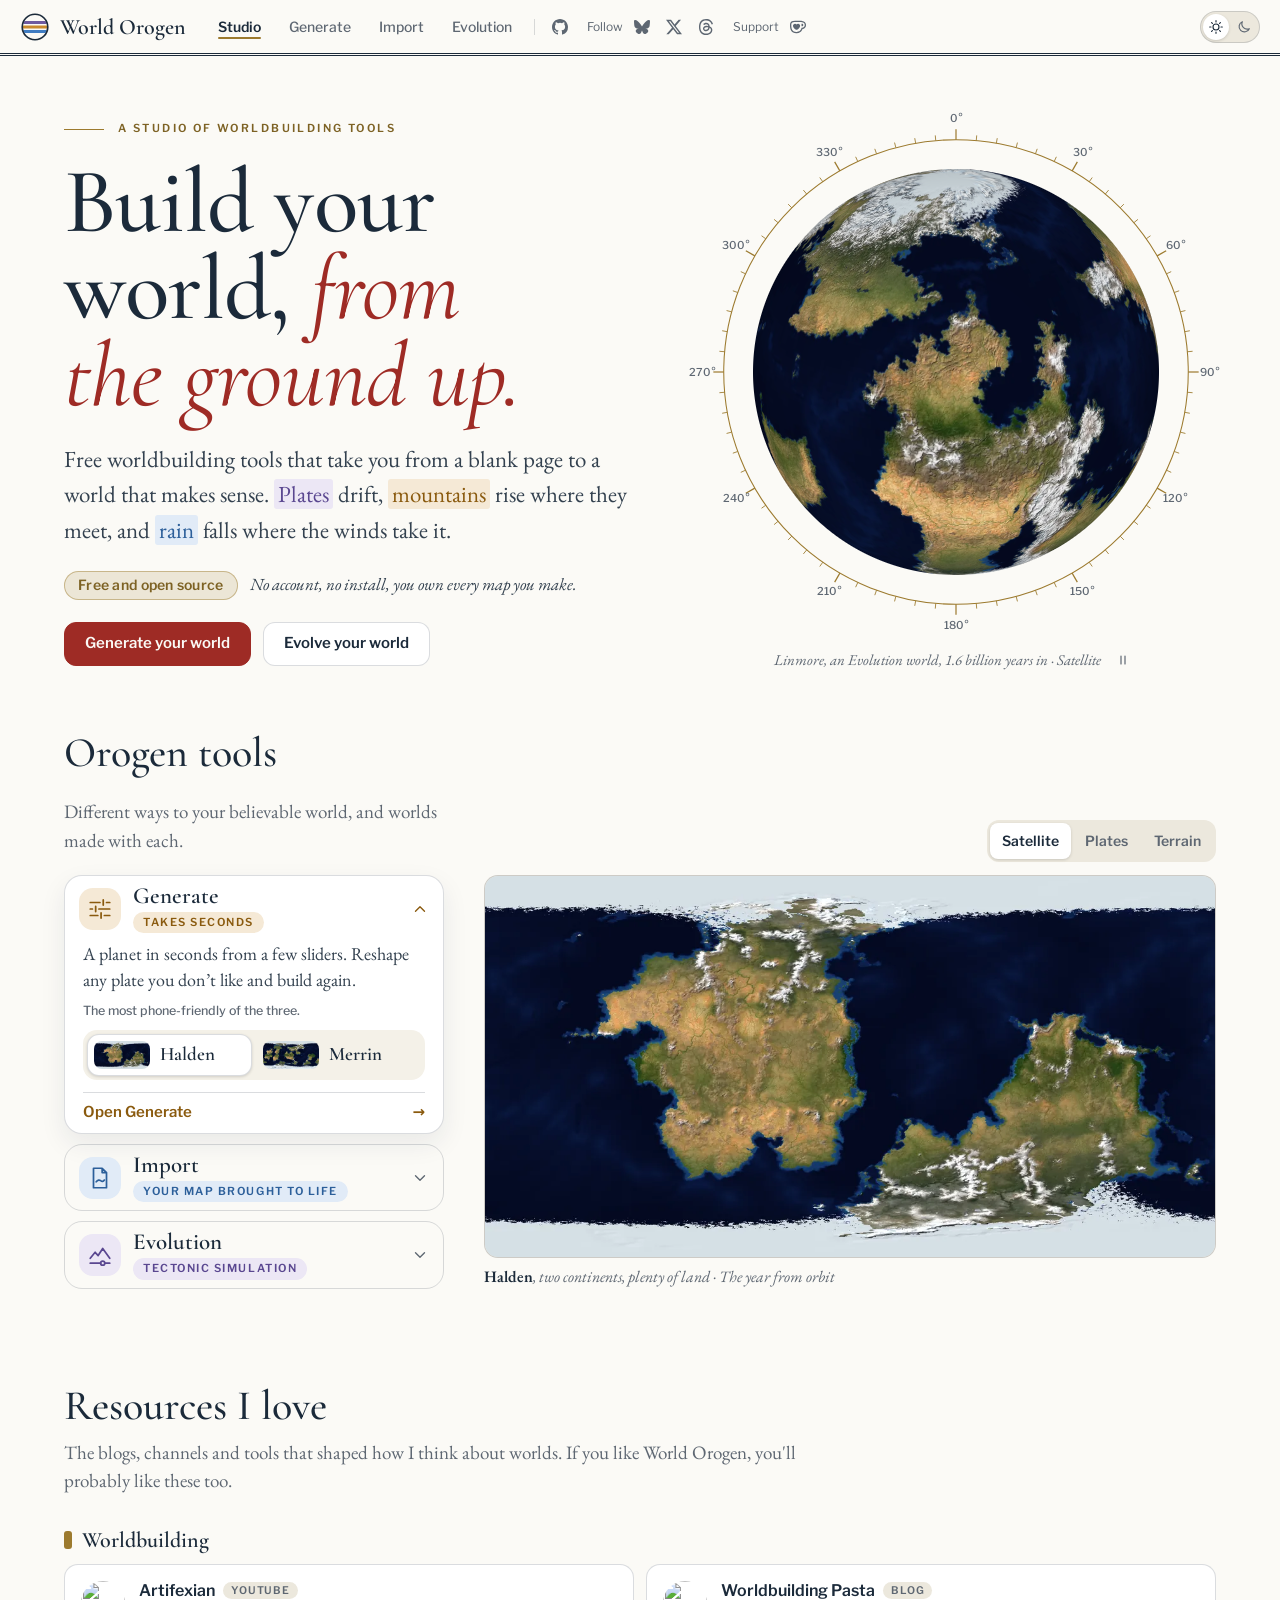
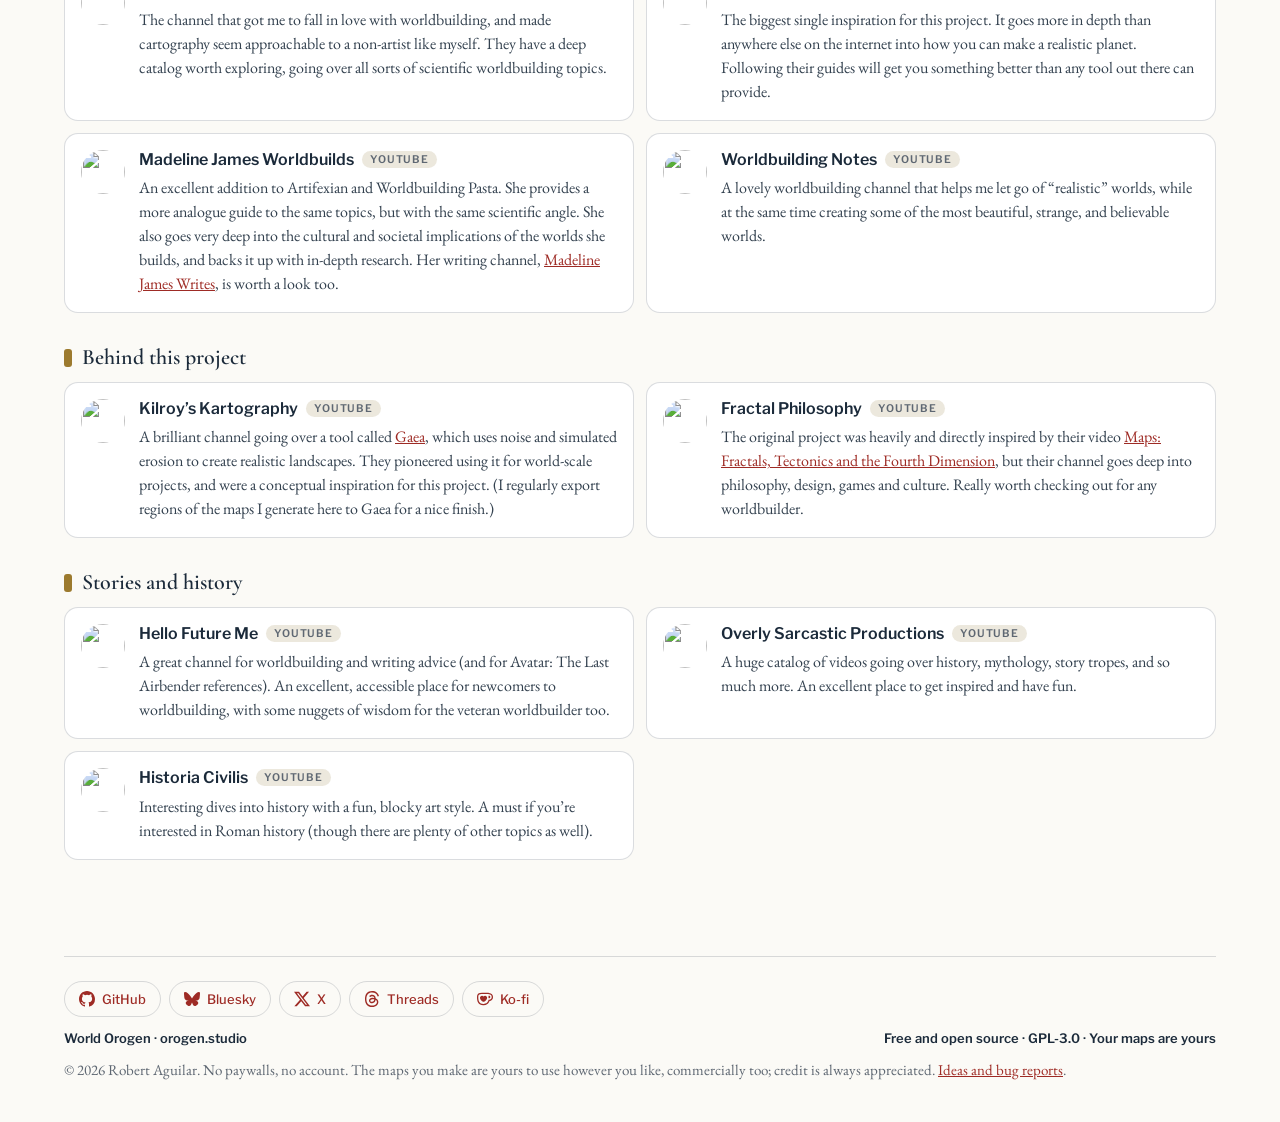
==== commit 856feb8f: "Keyboard and screen readers: dialogs, tips, names and states js/a11y.js, loaded by Generate, Import " ====
--- a/index.html
+++ b/index.html
@@ -37,7 +37,7 @@
 <body class="studio">
     <nav id="topNav">
         <a class="nav-logo" href="/" aria-label="World Orogen: the Studio"><svg class="og-mark" width="30" height="30" viewBox="0 0 32 32" aria-hidden="true"><defs><clipPath id="navMarkClip"><circle cx="16" cy="16" r="12.8"/></clipPath></defs><g clip-path="url(#navMarkClip)"><rect class="s1" x="0" y="9.6" width="32" height="3.2"/><rect class="s2" x="0" y="14.4" width="32" height="3.2"/><rect class="s3" x="0" y="19.2" width="32" height="3.2"/></g><circle class="ring" cx="16" cy="16" r="13.6" stroke-width="1.8"/></svg><span class="nav-logo__word">World Orogen</span></a>
-        <a href="/" class="nav-tab active">Studio</a>
+        <a href="/" class="nav-tab active" aria-current="page">Studio</a>
         <a href="/generate" class="nav-tab">Generate</a>
         <a href="/import" class="nav-tab">Import</a>
         <a href="/evolution" class="nav-tab">Evolution</a>
--- a/styles.css
+++ b/styles.css
@@ -1,51 +1,222 @@
+/* ── Today’s look, as variables ──
+   The roles today’s rules use, each pointed at the style guide’s tokens (tokens.css), so both themes follow.
+   R2 and R3 of the redesign (plans/REDESIGN_PLAN.md) redraw the pieces with the tokens and retire these roles.
+   New rules use the tokens, never a literal colour. */
+:root {
+    /* Grounds and panels */
+    --ui-page: var(--desk);
+    --ui-stage: var(--desk);
+    --ui-stage-veil: color-mix(in srgb, var(--desk) 78%, transparent);
+    --ui-well: var(--chip-track);
+    --ui-menu: var(--surface);
+    --ui-panel-94: var(--surface);
+    --ui-scrim: color-mix(in srgb, var(--stage-space) 45%, transparent);
+    /* Text, lightest to faintest */
+    --ui-ink: var(--ink);
+    --ui-ink-soft: var(--ink);
+    --ui-body: var(--body);
+    --ui-body-soft: var(--ink);
+    --ui-body-cool: var(--body);
+    --ui-body-dim: var(--body);
+    --ui-label: var(--body);
+    --ui-label-dim: var(--body);
+    --ui-muted: var(--muted);
+    --ui-muted-grey: var(--muted);
+    --ui-note: var(--muted);
+    --ui-faint: var(--muted);
+    --ui-marker: var(--muted);
+    --ui-faint-2: var(--muted);
+    --ui-hint: var(--muted);
+    --ui-faintest: var(--muted);
+    --ui-off: var(--muted);
+    --ui-marker-off: var(--muted);
+    /* White washes and lines (by opacity) */
+    --ui-white-04: color-mix(in srgb, var(--ink) 4%, transparent);
+    --ui-white-06: color-mix(in srgb, var(--ink) 6%, transparent);
+    --ui-white-08: var(--rule);
+    --ui-white-10: var(--rule);
+    --ui-white-12: color-mix(in srgb, var(--ink) 12%, transparent);
+    --ui-white-14: var(--rule);
+    --ui-white-15: color-mix(in srgb, var(--ink) 20%, transparent);
+    --ui-white-18: color-mix(in srgb, var(--ink) 14%, transparent);
+    --ui-white-20: color-mix(in srgb, var(--ink) 24%, transparent);
+    --ui-white-25: color-mix(in srgb, var(--ink) 22%, transparent);
+    --ui-white-50: color-mix(in srgb, var(--ink) 50%, transparent);
+    /* Blue: actions, selection and links */
+    --ui-action: var(--accent);
+    --ui-action-deep: var(--accent);
+    --ui-select: var(--ink);
+    --ui-select-text: var(--ink);
+    --ui-select-08: var(--panel);
+    --ui-select-15: var(--chip-track);
+    --ui-select-25: color-mix(in srgb, var(--accent) 18%, transparent);
+    --ui-sky-18: var(--chip-on);
+    --ui-sky-25: var(--rule);
+    --ui-sky-45: color-mix(in srgb, var(--ink) 30%, transparent);
+    --ui-navy-70: var(--surface);
+    --ui-navy-80: var(--surface);
+    --ui-navy-hover-90: var(--chip-track);
+    --ui-link: var(--accent);
+    --ui-link-legend: var(--accent);
+    --ui-link-hover: var(--accent);
+    --ui-live: var(--layer-climate-ink);
+    --ui-live-bg: var(--layer-climate-tint);
+    /* Amber: stale, beta, warnings, busy */
+    --ui-amber: var(--layer-land-ink);
+    --ui-amber-10: color-mix(in srgb, var(--gold) 10%, transparent);
+    --ui-amber-25: color-mix(in srgb, var(--gold) 30%, transparent);
+    --ui-beta: var(--gold-ink);
+    --ui-beta-bg: color-mix(in srgb, var(--gold) 16%, transparent);
+    --ui-beta-note: var(--muted);
+    --ui-warn: var(--gold-ink);
+    --ui-sun: var(--gold);
+    --ui-note-warm: var(--gold-ink);
+    /* Red: regenerate, errors */
+    --ui-red: var(--accent);
+    --ui-error: var(--accent);
+    /* Green: rebuild ready, finish, new */
+    --ui-ready-35: color-mix(in srgb, var(--accent) 30%, transparent);
+    --ui-ready-40: color-mix(in srgb, var(--accent) 35%, transparent);
+    --ui-ready-50: color-mix(in srgb, var(--accent) 40%, transparent);
+    --ui-ready-55: color-mix(in srgb, var(--accent) 45%, transparent);
+    --ui-ready-85: var(--accent);
+    /* Greys: a build in progress */
+    --ui-busy-grey: var(--chip-track);
+    --ui-busy-grey-deep: var(--chip-track);
+}
+/* ── end of today’s look ── */
+
 * { margin: 0; padding: 0; box-sizing: border-box; }
-body { background: #000; overflow: hidden; font-family: 'Segoe UI', system-ui, sans-serif; color: #fff; }
+body { background: var(--ui-page); overflow: hidden; font-family: var(--font-ui); color: var(--ui-ink); }
 #canvas { display: block; }
-
-/* ─── Top navigation bar ─── */
+/* the keyboard focus ring, on every control (docs/style-guide/README.md, Accessibility) */
+:is(button, a, select, summary, input, [tabindex]):focus-visible { outline: 2px solid var(--focus); outline-offset: 2px; }
+.toggle-label input:focus-visible + .toggle-track { outline: 2px solid var(--focus); outline-offset: 2px; }
+
+/* ── Components the pages share, from the style guide (docs/style-guide/components.css): add a piece here when a page
+   first needs it, as it stands there ── */
+.og-btn { box-sizing: border-box; display: inline-flex; align-items: center; justify-content: center; gap: var(--space-2); min-height: var(--size-touch); padding: 0 var(--space-5); border: var(--line-hair) solid var(--rule); border-radius: var(--radius-md); background: var(--surface); color: var(--ink); font: 600 15px/1 var(--font-ui); text-decoration: none; cursor: pointer; }
+.og-btn--primary { background: var(--accent); border-color: var(--accent); color: var(--on-accent); }
+.og-btn--main { min-height: var(--size-button-main); width: 100%; }
+.og-btn--quiet { background: transparent; border-color: transparent; }
+.og-btn svg { width: 16px; height: 16px; flex-shrink: 0; }
+.og-link { display: inline-flex; align-items: center; gap: 6px; min-height: var(--size-touch); color: var(--accent); font: 600 15px/1 var(--font-ui); text-decoration: none; }
+.og-link.is-plates, .og-link.is-land, .og-link.is-climate, .og-link.is-rock, .og-link.is-food { color: var(--l-ink); }
+.og-seg { display: inline-flex; flex-wrap: wrap; gap: 2px; padding: 3px; border-radius: var(--radius-md); background: var(--chip-track); }
+.og-seg__opt { height: var(--size-chip); padding: 0 var(--space-3); border: none; border-radius: var(--radius-sm); background: transparent; color: var(--muted); font: 600 14px/1 var(--font-ui); white-space: nowrap; cursor: pointer; }
+.og-seg__opt[aria-pressed="true"] { background: var(--chip-on); color: var(--ink); box-shadow: var(--shadow-chip); }
+.og-tag { align-self: flex-start; display: inline-flex; align-items: center; padding: 4px 10px; border-radius: var(--radius-full); background: var(--l-tint, var(--chip-track)); color: var(--l-ink, var(--ink)); font: 600 11px/1.2 var(--font-ui); letter-spacing: 0.14em; text-transform: uppercase; white-space: nowrap; }
+.og-eyebrow { display: flex; align-items: center; gap: 14px; color: var(--gold-ink); font: 600 11px/1.2 var(--font-ui); letter-spacing: 0.22em; text-transform: uppercase; }
+.og-eyebrow::before { content: ""; width: 40px; height: 1px; background: var(--gold); }
+.og-btn:hover { background: var(--chip-track); }
+.og-btn--primary:hover { background: var(--accent); filter: brightness(1.1); }
+.og-seg__opt:hover { color: var(--ink); }
+.og-link:hover { text-decoration: underline; }
+
+/* the graticule frame (js/graticule-frame.js): the gold ring round the globe at home zoom, the gold frame round a map,
+   ticks where the grid lines meet them and their degrees beside; a map zoomed past the view matted in the stage's colour */
+.graticule-frame { position: fixed; left: 0; top: 0; pointer-events: none; overflow: visible; transition: opacity 0.2s ease; }
+.graticule-frame .gf-ring, .graticule-frame .gf-frame { fill: none; stroke: var(--gold); stroke-width: 1.2px; stroke-linejoin: round; }
+.graticule-frame .gf-tick { stroke: var(--gold); stroke-width: 1px; }
+.graticule-frame .gf-tick--long { stroke-width: 1.3px; }
+.graticule-frame .gf-mat { fill: var(--desk); fill-opacity: 0.92; }
+.graticule-frame .gf-num {
+    fill: var(--muted); font: 500 10.5px/1 var(--font-ui); letter-spacing: 0.02em; font-variant-numeric: lining-nums tabular-nums;
+    text-anchor: middle; dominant-baseline: central;
+}
+.graticule-frame.in-space .gf-num { fill: var(--map-label); fill-opacity: 0.72; }
+/* (a meridian's degrees along the equator, on the map itself: the map's label colours) */
+.graticule-frame .gf-num--on-map { fill: var(--map-label); fill-opacity: 1; stroke: var(--map-halo); stroke-width: 3px; paint-order: stroke; stroke-linejoin: round; }
+@media (prefers-reduced-motion: reduce) { .graticule-frame { transition: none; } }
+/* (not over the loading screen: on Generate and Import it comes first in the page, the frame after the canvas) */
+.build-overlay:not(.hidden) ~ .graticule-frame { visibility: hidden; }
+
+/* ─── The masthead (docs/style-guide/components.md: Masthead, Logo, Tabs) ─── */
+:root { --nav-h: 56px; }   /* (everything placed under the masthead follows it: 47 px on phones, its tabs 44 px tall over its 3 px rule) */
 #topNav {
     position: fixed; top: 0; left: 0; right: 0;
-    height: 40px; z-index: 60;
-    background: rgba(8,8,28,0.92); backdrop-filter: blur(12px);
-    border-bottom: 1px solid rgba(255,255,255,0.08);
+    height: var(--nav-h); z-index: 60;
+    background: color-mix(in srgb, var(--bg) 97%, transparent); backdrop-filter: blur(12px);
+    border-bottom: var(--line-masthead) double var(--ink);
     display: flex; align-items: center;
-    padding: 0 16px; gap: 4px;
+    padding: 0 var(--space-5); gap: var(--space-1);
 }
 .nav-tab {
-    display: inline-flex; align-items: center;
-    padding: 6px 16px; border-radius: 6px;
-    font-size: 13px; font-weight: 500;
-    color: #889; text-decoration: none;
-    transition: background 0.2s, color 0.2s;
-}
-.nav-tab:hover { color: #bcd; background: rgba(255,255,255,0.06); }
+    position: relative; display: inline-flex; align-items: center; align-self: stretch;
+    padding: 0 var(--space-3);
+    font: 500 14px/1 var(--font-ui);
+    color: var(--muted); text-decoration: none;
+    transition: color 0.15s ease;
+}
+.nav-tab:hover {
+    color: var(--ink);
+}
 .nav-tab.active {
-    color: #8bf; background: rgba(68,136,255,0.15);
-}
+    color: var(--ink); font-weight: 600;
+}
+.nav-tab.active::after {
+    content: ''; position: absolute; left: var(--space-3); right: var(--space-3); bottom: 14px;
+    height: 2px; border-radius: 1px; background: var(--gold);
+}
+/* the lockup: the mark and the name, home to the Studio */
+.nav-logo { display: inline-flex; align-items: center; gap: 10px; flex: none; margin-right: var(--space-4); color: var(--ink); text-decoration: none; }
+.nav-logo__word { font: 600 22px/1 var(--font-display); white-space: nowrap; }
+.og-mark { flex: none; }
+.og-mark .s1 { fill: var(--logo-violet); }
+.og-mark .s2 { fill: var(--logo-ochre); }
+.og-mark .s3 { fill: var(--logo-blue); }
+.og-mark .ring { fill: none; stroke: var(--ink); }
 /* after the tabs, past a short divider: GitHub, then the follow links (on phones and tablets the panel's foot has them) */
 .nav-follow { display: flex; align-items: center; gap: 2px; flex: none; margin-left: 6px; }
-.nav-follow::before { content: ''; width: 1px; height: 16px; background: rgba(255,255,255,0.14); margin-right: 8px; }
-.nav-follow-label { font-size: 12px; color: #667; margin: 0 2px 0 10px; }
+.nav-follow::before { content: ''; width: 1px; height: 16px; background: var(--ui-white-14); margin-right: 8px; }
+.nav-follow-label { font-size: 12px; color: var(--ui-faintest); margin: 0 2px 0 10px; }
 .nav-icon {
     display: inline-flex; align-items: center; justify-content: center;
     width: 30px; height: 30px; border-radius: 6px;
-    color: #889; transition: background 0.2s, color 0.2s;
-}
-.nav-icon:hover { color: #bcd; background: rgba(255,255,255,0.06); }
+    color: var(--ui-faint); transition: background 0.2s, color 0.2s;
+}
+.nav-icon:hover {
+    color: var(--ink); background: var(--chip-track);
+}
+/* the theme switch, at the bar's far end (js/theme.js): a small segmented button, the sun and the moon on a track,
+   the theme in use raised on its chip; a click anywhere on it switches */
+.nav-theme {
+    position: relative; margin-left: auto; flex: none; display: inline-flex; align-items: center; gap: 2px;
+    padding: 2px; border: var(--line-hair) solid var(--rule); border-radius: var(--radius-full);
+    background: var(--chip-track); color: var(--muted); cursor: pointer; transition: border-color 0.15s;
+}
+.nav-theme::after { content: ''; position: absolute; inset: -6px -3px; }   /* (a 44 px target: the phone bar's whole height) */
+.nav-theme:hover { border-color: color-mix(in srgb, var(--ink) 34%, transparent); color: var(--body); }
+.nav-theme:focus-visible { outline: 2px solid var(--focus); outline-offset: 2px; }
+.nav-theme__opt {
+    width: 26px; height: 26px; display: inline-flex; align-items: center; justify-content: center;
+    border-radius: var(--radius-full); transition: background 0.15s, color 0.15s;
+}
+.nav-theme__light { background: var(--chip-on); color: var(--ink); box-shadow: var(--shadow-chip); }
+:root[data-theme="dark"] .nav-theme__light { background: none; color: inherit; box-shadow: none; }
+:root[data-theme="dark"] .nav-theme__dark { background: var(--chip-on); color: var(--ink); box-shadow: var(--shadow-chip); }
+@media (prefers-color-scheme: dark) {
+    :root:not([data-theme="light"]) .nav-theme__light { background: none; color: inherit; box-shadow: none; }
+    :root:not([data-theme="light"]) .nav-theme__dark { background: var(--chip-on); color: var(--ink); box-shadow: var(--shadow-chip); }
+}
+@media (prefers-reduced-motion: reduce) { .nav-theme, .nav-theme__opt { transition: none; } }
 #topNav { overflow-x: auto; scrollbar-width: none; }
 #topNav::-webkit-scrollbar { display: none; }
 .nav-tab { flex: none; white-space: nowrap; }
+/* a tablet or a narrow window: the follow links leave the masthead (the panel's foot and the Studio's footer have
+   them), so the theme switch stays on it */
+@media (max-width: 1000px) { .nav-follow { display: none; } }
 
 #ui {
-    position: absolute; top: 56px; left: 16px;
-    background: rgba(8,8,28,0.88); backdrop-filter: blur(12px);
-    padding: 20px; border-radius: 12px;
-    border: 1px solid rgba(255,255,255,0.08);
-    min-width: 270px; user-select: none;
+    position: absolute; top: calc(var(--nav-h) + 16px); left: 16px;
+    background: color-mix(in srgb, var(--bg) 96%, transparent); backdrop-filter: blur(12px);
+    padding: var(--space-5); border-radius: var(--radius-xl);
+    border: var(--line-hair) solid var(--rule); box-shadow: var(--shadow-card);
+    width: var(--size-panel); user-select: none;
     transition: min-width 0.25s ease, padding 0.25s ease;
     overflow: visible;
     display: flex; flex-direction: column;
-    max-height: calc(100vh - 72px);
+    max-height: calc(100vh - var(--nav-h) - 32px);
 }
 #sidebarContent {
     overflow-y: auto; overflow-x: hidden; flex: 1; min-height: 0;
@@ -54,95 +225,116 @@
 #sidebarContent::-webkit-scrollbar { width: 10px; }
 #sidebarContent::-webkit-scrollbar-track { background: transparent; margin: 2px 0; }
 #sidebarContent::-webkit-scrollbar-thumb {
-    background: rgba(255,255,255,0.15); border-radius: 5px;
+    background: var(--ui-white-15); border-radius: 5px;
     border-left: 5px solid transparent; border-right: 2px solid transparent; background-clip: padding-box;
 }
-#ui h2 { margin-bottom: 4px; font-size: 20px; font-weight: 600; }
-#ui .sub { font-size: 13px; color: #889; margin-bottom: 0; }
+#ui h2 { margin-bottom: 4px; font: 600 26px/1.05 var(--font-display); }
+#ui .sub {
+    font: italic 400 15px/1.35 var(--font-text); color: var(--muted); margin-bottom: 0;
+}
 #sidebarHeader {
     display: flex; align-items: flex-start; justify-content: space-between;
     gap: 8px; margin-bottom: 16px;
 }
 #sidebarToggle {
-    background: rgba(255,255,255,0.06);
-    border: 1px solid rgba(255,255,255,0.1); border-radius: 6px;
-    color: #9ab; width: 28px; height: 28px;
+    background: var(--surface);
+    border: var(--line-hair) solid var(--rule); border-radius: var(--radius-sm);
+    color: var(--muted); width: 30px; height: 30px;
     font-size: 16px; line-height: 1; cursor: pointer;
     display: flex; align-items: center; justify-content: center;
     flex-shrink: 0; padding: 0;
-    transition: background 0.2s, color 0.2s;
-}
-#sidebarToggle:hover { background: rgba(255,255,255,0.12); color: #fff; }
-#ui.collapsed { min-width: 0; padding: 12px; }
+    transition: background 0.15s, color 0.15s;
+}
+#sidebarToggle:hover {
+    background: var(--chip-track); color: var(--ink);
+}
+#ui.collapsed { width: auto; min-width: 0; padding: 12px; }
 #ui.collapsed #sidebarHeader > div { display: none; }
 #ui.collapsed #sidebarContent { display: none; }
 #ui.collapsed #sidebarHeader { margin-bottom: 0; }
 .section { margin-bottom: 6px; }
 .section summary {
-    font-size: 13px; font-weight: 600; color: #9ac;
-    text-transform: uppercase; letter-spacing: 0.06em;
-    cursor: pointer; padding: 6px 0; list-style: none;
-    display: flex; align-items: center; gap: 6px;
-    border-bottom: 1px solid rgba(255,255,255,0.06);
+    display: flex; align-items: center; gap: 10px;
+    font: 600 20px/1.2 var(--font-display); color: var(--ink);
+    cursor: pointer; padding: 10px 0 6px; list-style: none;
+    border-bottom: var(--line-hair) solid var(--rule);
 }
 .section summary::-webkit-details-marker { display: none; }
 .section summary::before {
-    content: '\25B6'; font-size: 9px; color: #78a;
-    transition: transform 0.2s ease;
-    display: inline-block;
-}
-.section[open] > summary::before { transform: rotate(90deg); }
+    content: ''; width: 8px; height: 18px; flex-shrink: 0;
+    border-radius: var(--radius-xs); background: var(--l, var(--muted));
+}
+.section summary::after {
+    content: ''; margin-left: auto; width: 7px; height: 7px; flex-shrink: 0;
+    border-right: 1.6px solid var(--muted); border-bottom: 1.6px solid var(--muted);
+    transform: translateY(-2px) rotate(45deg); transition: transform 0.15s ease;
+}
+.section:not([open]) > summary::after { transform: rotate(-45deg); }
+/* a layer, on a section or any parent: its mark (--l), its ink and its tint */
+.is-plates { --l: var(--layer-plates); --l-ink: var(--layer-plates-ink); --l-tint: var(--layer-plates-tint); }
+.is-land { --l: var(--layer-land); --l-ink: var(--layer-land-ink); --l-tint: var(--layer-land-tint); }
+.is-climate { --l: var(--layer-climate); --l-ink: var(--layer-climate-ink); --l-tint: var(--layer-climate-tint); }
+.is-rock { --l: var(--layer-rock); --l-ink: var(--layer-rock-ink); --l-tint: var(--layer-rock-tint); }
+.is-food { --l: var(--layer-food); --l-ink: var(--layer-food-ink); --l-tint: var(--layer-food-tint); }
 .section-body { padding: 8px 0 2px; }
 .climate-live-badge {
     font-size: 9px; font-weight: 700; text-transform: uppercase; letter-spacing: 0.06em;
     padding: 1px 5px; border-radius: 4px;
-    background: rgba(100,200,255,0.15); color: #6cf;
+    background: var(--ui-live-bg); color: var(--ui-live);
     vertical-align: middle; margin-left: 2px;
 }
 .climate-hint {
-    font-size: 11px; color: #678; line-height: 1.4;
+    font-size: 11px; color: var(--ui-hint); line-height: 1.4;
     margin-bottom: 8px;
 }
 .import-expect {
-    font-size: 11px; color: #8ab; line-height: 1.5;
-    background: rgba(68,136,255,0.08);
-    border: 1px solid rgba(68,136,255,0.15);
+    font-size: 11px; color: var(--ui-note); line-height: 1.5;
+    background: var(--ui-select-08);
+    border: 1px solid var(--ui-select-15);
     border-radius: 6px; padding: 8px 10px;
     margin-bottom: 10px;
     max-width: 250px;
 }
-.section[open] > summary { border-bottom-color: rgba(255,255,255,0.06); margin-bottom: 2px; }
-.cg { margin-bottom: 10px; }
-.cg label { display: block; font-size: 14px; color: #aab; margin-bottom: 3px; }
-.cg .v { float: right; color: #6af; font-variant-numeric: tabular-nums; }
+.section[open] > summary {
+    margin-bottom: 4px;
+}
+.cg { margin-bottom: 6px; }
+.cg label {
+    display: block; font: 400 16px/1.3 var(--font-text); color: var(--body); margin-bottom: 2px;
+}
+.cg .v {
+    float: right; font: 600 19px/1 var(--font-display); color: var(--ink); font-variant-numeric: lining-nums tabular-nums;
+}
 .tip {
     display: inline-flex; align-items: center; justify-content: center;
-    width: 16px; height: 16px; font-size: 11px; line-height: 1;
-    border-radius: 50%; background: rgba(255,255,255,0.18); color: #bcd;
+    width: 16px; height: 16px; font: 600 10.5px/1 var(--font-ui);
+    border-radius: 50%; background: var(--chip-track); color: var(--muted);
     cursor: help; position: relative; vertical-align: text-top;
     margin-left: 3px; flex-shrink: 0; transform: translateY(1px);
 }
-.tip:hover { background: rgba(255,255,255,0.25); color: #def; }
-.tip:hover::after {
-    content: attr(data-tip);
-    position: absolute; left: calc(100% + 8px); top: 50%; transform: translateY(-50%);
-    background: rgba(8,8,28,0.96); backdrop-filter: blur(8px);
-    border: 1px solid rgba(255,255,255,0.1); border-radius: 6px;
-    padding: 6px 10px; font-size: 13px; color: #cde;
-    width: 220px; white-space: normal; line-height: 1.4;
-    z-index: 200; pointer-events: none;
-    box-shadow: 0 4px 12px rgba(0,0,0,0.4);
-}
-input[type="range"] { width: 100%; accent-color: #48f; cursor: pointer; }
+.tip:hover, .tip.is-open {
+    background: var(--ink); color: var(--bg);
+}
+/* a tip's words (js/a11y.js): beside it on a desktop, above it on a phone, kept on the screen; shown on hover, focus or a
+   tap, hidden by Escape */
+.tip-pop {
+    position: fixed; z-index: 300; box-sizing: border-box; max-width: calc(100vw - 16px);
+    background: var(--surface);
+    border: var(--line-hair) solid var(--rule); border-radius: var(--radius-sm);
+    padding: 8px 12px; font: 400 15px/1.4 var(--font-text); color: var(--body);
+    white-space: normal; box-shadow: var(--shadow-card);
+}
+.tip-pop[hidden] { display: none; }
+input[type="range"] { width: 100%; height: 20px; margin: 0; accent-color: var(--ink); cursor: pointer; }
 
 /* Slider thumb tooltip */
 .slider-tooltip {
     position: absolute; top: -30px;
-    background: rgba(8,8,28,0.94);
-    border: 1px solid rgba(255,255,255,0.15);
+    background: var(--ui-panel-94);
+    border: 1px solid var(--ui-white-15);
     border-radius: 5px;
     padding: 2px 7px;
-    font-size: 11px; color: #6af;
+    font-size: 11px; color: var(--ui-select-text);
     font-variant-numeric: tabular-nums;
     white-space: nowrap;
     pointer-events: none;
@@ -153,172 +345,226 @@
 }
 .slider-tooltip.visible { opacity: 1; }
 select {
-    width: 100%; padding: 7px 10px; font-size: 14px; font-family: inherit;
-    background: rgba(255,255,255,0.06); color: #cde;
-    border: 1px solid rgba(255,255,255,0.1); border-radius: 6px;
+    width: 100%; min-height: var(--size-chip); padding: 0 32px 0 12px; font: 500 14px/1 var(--font-ui);
+    background-color: var(--surface); color: var(--ink);
+    border: var(--line-hair) solid var(--rule); border-radius: var(--radius-input);
     cursor: pointer; appearance: none;
-    background-image: url("data:image/svg+xml,%3Csvg xmlns='http://www.w3.org/2000/svg' width='10' height='6'%3E%3Cpath d='M0 0l5 6 5-6z' fill='%23667'/%3E%3C/svg%3E");
-    background-repeat: no-repeat; background-position: right 10px center;
-}
-select:hover { border-color: rgba(255,255,255,0.18); }
-select:focus { outline: none; border-color: #48f; }
-select option { background: #12122a; color: #cde; }
-select optgroup { font-style: normal; font-weight: 600; color: #78a; background: #12122a; }
+    background-image: url("data:image/svg+xml,%3Csvg xmlns='http://www.w3.org/2000/svg' width='10' height='6'%3E%3Cpath d='M0 0l5 6 5-6z' fill='%23808890'/%3E%3C/svg%3E");
+    background-repeat: no-repeat; background-position: right 12px center;
+}
+select:hover {
+    border-color: color-mix(in srgb, var(--ink) 35%, transparent);
+}
+select:focus {
+    outline: 2px solid var(--focus); outline-offset: 1px;
+}
+select option { background: var(--ui-menu); color: var(--ui-body); }
+select optgroup { font-style: normal; font-weight: 600; color: var(--ui-marker); background: var(--ui-menu); }
 button#generate {
-    width: 100%; padding: 10px; margin-top: 10px; margin-bottom: 12px;
-    background: linear-gradient(135deg, #2255cc, #3366ee);
-    color: white; border: none; border-radius: 8px;
-    font-size: 15px; font-weight: 500; cursor: pointer;
-    transition: background 0.3s ease, opacity 0.3s ease;
+    width: 100%; min-height: var(--size-button-main); padding: 0 var(--space-4); margin-top: var(--space-3); margin-bottom: var(--space-3);
+    background: var(--accent); color: var(--on-accent);
+    border: var(--line-hair) solid var(--accent); border-radius: var(--radius-md);
+    font: 600 15px/1 var(--font-ui); cursor: pointer;
+    transition: background 0.15s ease, opacity 0.3s ease;
 }
 button#generate:hover { filter: brightness(1.15); }
 button#generate.stale {
-    background: linear-gradient(135deg, #b87a1a, #d4922a);
+    background: var(--accent);
 }
 button#generate.stale:hover { filter: brightness(1.15); }
 button#generate.regen {
-    background: linear-gradient(135deg, #993322, #bb4433);
+    background: var(--accent);
 }
 button#generate.regen:hover { filter: brightness(1.15); }
 button#generate.generating {
-    background: linear-gradient(135deg, #333, #444);
-    cursor: wait; opacity: 0.8;
+    background: var(--chip-track); border-color: var(--chip-track); color: var(--muted); cursor: wait;
 }
 #reapplyBtn {
-    width: 100%; padding: 8px; margin-top: 4px;
-    background: rgba(255,255,255,0.06); color: #556;
-    border: 1px solid rgba(255,255,255,0.08); border-radius: 8px;
-    font-size: 14px; font-weight: 500; font-family: inherit; cursor: default;
-    display: flex; align-items: center; justify-content: center; gap: 4px;
-    transition: background 0.2s, color 0.2s, border-color 0.2s;
-}
-#reapplyBtn:disabled { opacity: 0.4; }
+    width: 100%; min-height: var(--size-touch); padding: 0 var(--space-4); margin-top: var(--space-1);
+    background: var(--surface); color: var(--ink);
+    border: var(--line-hair) solid var(--rule); border-radius: var(--radius-md);
+    font: 600 14px/1 var(--font-ui); cursor: default;
+    display: flex; align-items: center; justify-content: center; gap: var(--space-2);
+    transition: background 0.15s, color 0.15s, border-color 0.15s;
+}
+#reapplyBtn:disabled {
+    opacity: 0.45;
+}
 #reapplyBtn.spinning .reapply-icon { display: inline-block; animation: spin 0.8s linear infinite; }
 #reapplyBtn.ready {
-    background: linear-gradient(135deg, #1a7a4a, #22aa5a);
-    color: #fff; border-color: transparent;
+    background: color-mix(in srgb, var(--accent) 10%, var(--surface));
+    color: var(--accent); border-color: var(--accent);
     cursor: pointer; opacity: 1;
 }
-#reapplyBtn.ready:hover { filter: brightness(1.15); }
+#reapplyBtn.ready:hover {
+    background: color-mix(in srgb, var(--accent) 18%, var(--surface));
+}
 #seedRow {
-    display: flex; gap: 4px; margin-bottom: 12px;
+    display: flex; gap: 6px; margin-bottom: 12px;
 }
 #seedCode {
-    flex: 1; min-width: 0;
-    background: rgba(255,255,255,0.06); color: #6af;
-    border: 1px solid rgba(255,255,255,0.1); border-radius: 6px;
-    padding: 5px 8px; font-size: 13px; font-family: 'Consolas', 'Courier New', monospace;
-    letter-spacing: 0.05em; outline: none;
-}
-#seedCode:focus { border-color: #48f; }
+    flex: 1; min-width: 0; min-height: var(--size-chip);
+    background: var(--surface); color: var(--ink);
+    border: var(--line-hair) solid var(--rule); border-radius: var(--radius-input);
+    padding: 0 10px; font-size: 13px; font-family: 'Consolas', 'Courier New', monospace;
+    letter-spacing: 0.04em; outline: none;
+}
+#seedCode:focus {
+    border-color: var(--focus);
+}
 #seedCode.flash { animation: seedFlash 0.6s ease; }
 @keyframes seedFlash {
-    0%   { background: rgba(68,136,255,0.25); border-color: #48f; }
-    100% { background: rgba(255,255,255,0.06); border-color: rgba(255,255,255,0.1); }
+    0%   { background: var(--ui-select-25); border-color: var(--ui-select); }
+    100% { background: var(--ui-white-06); border-color: var(--ui-white-10); }
 }
 #seedRow button {
-    background: rgba(255,255,255,0.06); color: #9ab;
-    border: 1px solid rgba(255,255,255,0.1); border-radius: 6px;
-    padding: 4px 8px; font-size: 13px; cursor: pointer;
-    transition: background 0.2s, color 0.2s, border-color 0.2s; white-space: nowrap;
-}
-#seedRow button:hover { background: rgba(255,255,255,0.12); color: #fff; }
+    min-height: var(--size-chip); min-width: var(--size-chip);
+    background: var(--surface); color: var(--ink);
+    border: var(--line-hair) solid var(--rule); border-radius: var(--radius-sm);
+    padding: 0 10px; font: 600 13px/1 var(--font-ui); cursor: pointer;
+    transition: background 0.15s, color 0.15s, border-color 0.15s; white-space: nowrap;
+}
+#seedRow button:hover {
+    background: var(--chip-track);
+}
 #loadBtn.ready {
-    background: linear-gradient(135deg, #2255cc, #3366ee);
-    color: #fff; border-color: transparent;
-}
-#loadBtn.ready:hover { filter: brightness(1.15); }
+    background: var(--accent); color: var(--on-accent); border-color: var(--accent);
+}
+#loadBtn.ready:hover {
+    filter: brightness(1.1);
+}
 #seedError {
-    font-size: 11px; color: #c44; margin: -8px 0 8px 2px;
-    display: none;
+    font: 500 12px/1.4 var(--font-ui); color: var(--accent); margin: -6px 0 8px 2px; display: none;
 }
 #seedError.visible { display: block; }
 
 /* Map type tabs */
 .map-tabs {
-    display: flex; gap: 3px;
-    background: rgba(255,255,255,0.06);
-    border-radius: 8px; padding: 3px;
+    display: flex; gap: 2px;
+    background: var(--chip-track);
+    border-radius: var(--radius-md); padding: 3px;
     margin-bottom: 10px;
 }
 .map-tab {
-    flex: 1; padding: 8px 0; border: none;
-    background: transparent; color: #889;
-    font-size: 12px; font-weight: 500; font-family: inherit;
-    border-radius: 6px; cursor: pointer;
-    transition: background 0.2s, color 0.2s;
-}
-.map-tab:hover { color: #bcd; }
+    flex: 1; min-height: 32px; padding: 0 var(--space-3); border: none;
+    background: transparent; color: var(--muted);
+    font: 600 13px/1 var(--font-ui);
+    border-radius: var(--radius-sm); cursor: pointer;
+    transition: background 0.15s, color 0.15s;
+}
+.map-tab:hover {
+    color: var(--ink);
+}
 .map-tab.active {
-    background: rgba(68,136,255,0.18); color: #8bf;
+    background: var(--chip-on); color: var(--ink); box-shadow: var(--shadow-chip);
 }
 
 /* ── Over the planet, on every page (plans/VIEW_UI_PLAN.md): the view strip, folded behind the arrow at the tabs' left;
    the layers (Terrain · Satellite · Climate, its own row of maps and the season · Heightmap · Plates) under it; and the
    legend beside the planet ── */
 .layer-bar {
-    position: fixed; top: 52px; left: 50%; transform: translateX(calc(-50% + var(--bar-shift, 0px))); z-index: 20;   /* (shift: js/view-strip.js) */
+    position: fixed; top: calc(var(--nav-h) + 12px); left: calc(50% + var(--open-shift, 0px)); transform: translateX(calc(-50% + var(--bar-shift, 0px))); z-index: 20;   /* (with the planet, js/open-area.js; the nudge clear of the panel: js/view-strip.js) */
     display: flex; flex-direction: column; align-items: center; gap: 6px; pointer-events: none;
-    max-width: calc(100vw - 32px);
-}
+    /* (as wide as its tabs, up to the room beside the panel: placed from the middle, the bar otherwise shrank to the
+       half of the window right of its centre, and Evolution's tabs broke onto two rows on a 1440 px screen. The room:
+       right of the panel, open or folded (72 px), less the arrow that hangs off the tabs' left, and left of the help
+       button; js/view-strip.js nudges the bar into it, and its rows wrap when it is short — a tablet, a narrow window) */
+    width: max-content; max-width: calc(100vw - max(var(--open-left, 0px), 72px) - 56px - var(--bar-help, 16px));
+}
+body:has(#helpBtn) { --bar-help: 64px; }
 .layer-bar > * { pointer-events: auto; }
 .layer-bar .map-tabs {
-    margin: 0; background: rgba(8,8,28,0.86); backdrop-filter: blur(12px);
-    border: 1px solid rgba(255,255,255,0.08); border-radius: 10px; padding: 3px;
-}
-.layer-bar .map-tab { flex: none; padding: 7px 16px; font-size: 13px; }
+    margin: 0; gap: 0; flex-wrap: wrap; justify-content: center; background: color-mix(in srgb, var(--bg) 96%, transparent); backdrop-filter: blur(12px);
+    border: var(--line-hair) solid var(--rule); border-radius: var(--radius-lg); padding: 0 var(--space-2);
+    box-shadow: var(--shadow-card);
+}
+.layer-bar .map-tab {
+    flex: none; padding: 7px 16px; font-size: 13px;
+}
+/* the layers: tabs with a gold underline, a dot for the layer each belongs to */
+.layer-row .map-tab {
+    position: relative; display: inline-flex; align-items: center; gap: var(--space-2);
+    min-height: 42px; padding: 0 var(--space-3); border-radius: 0;
+    font: 500 14px/1 var(--font-ui); color: var(--muted);
+}
+.layer-row .map-tab:hover { color: var(--ink); }
+.layer-row .map-tab.active { background: none; box-shadow: none; color: var(--ink); font-weight: 600; }
+.layer-row .map-tab.active::after {
+    content: ''; position: absolute; left: var(--space-3); right: var(--space-3); bottom: 6px;
+    height: 2px; border-radius: 1px; background: var(--gold);
+    width: auto; margin: 0; opacity: 1; visibility: visible; -webkit-mask: none; mask: none;   /* (over Evolution's lock, v2/evolution.css) */
+}
+.layer-row .map-tab::before { content: none; width: 7px; height: 7px; border-radius: 50%; background: var(--l); flex: none; }
+.layer-row .map-tab:is([data-layer=""], [data-layer="terrain"], [data-layer="landheightmap"], [data-layer="heightmap"])::before { content: ''; --l: var(--layer-land); }
+.layer-row .map-tab[data-layer="climate"]::before { content: ''; --l: var(--layer-climate); }
+.layer-row .map-tab[data-layer="plates"]::before { content: ''; --l: var(--layer-plates); }
+.layer-row .map-tab:is([data-layer="geology"], [data-layer="rocks"])::before { content: ''; --l: var(--layer-rock); }
+.layer-row .map-tab:is([data-layer="farming"], [data-layer="food"])::before { content: ''; --l: var(--layer-food); }
+.layer-subbar .map-tabs { margin: 0; box-shadow: var(--shadow-card); }
 /* (the arrow hangs off the tabs' left, so the tabs stay centred) */
 .layer-row { position: relative; }
 .vs-fold {
-    position: absolute; top: 0; bottom: 0; right: calc(100% + 6px); width: 34px; display: flex; align-items: center; justify-content: center;
-    background: rgba(8,8,28,0.86); backdrop-filter: blur(12px); border: 1px solid rgba(255,255,255,0.08); border-radius: 10px;
-    color: #889; cursor: pointer; padding: 0;
-}
-.vs-fold:hover { color: #bcd; }
+    position: absolute; top: 0; height: 44px; right: calc(100% + 6px); width: 42px;   /* (level with the tabs' first row) */ display: flex; align-items: center; justify-content: center;
+    background: color-mix(in srgb, var(--bg) 96%, transparent); backdrop-filter: blur(12px); border: var(--line-hair) solid var(--rule); border-radius: var(--radius-lg);
+    color: var(--muted); cursor: pointer; padding: 0; box-shadow: var(--shadow-card);
+}
+.vs-fold:hover {
+    color: var(--ink);
+}
 .vs-fold svg { transition: transform 0.15s; }
-.vs-fold[aria-expanded="true"] { color: #8bf; }
+.vs-fold[aria-expanded="true"] { color: var(--ink); }
 .vs-fold[aria-expanded="true"] svg { transform: rotate(90deg); }
-.layer-subbar { display: flex; align-items: center; gap: 8px; }
+.layer-subbar { display: flex; flex-wrap: wrap; align-items: center; justify-content: center; gap: 8px; }
 .layer-subbar[hidden], .layer-subbar [hidden] { display: none; }
 .layer-subbar .map-tab { padding: 5px 12px; font-size: 12px; }
 .layer-subbar select {
-    background-color: rgba(8,8,28,0.86); color: #cde; border: 1px solid rgba(255,255,255,0.12); border-radius: 8px;
-    padding: 6px 26px 6px 8px; font-size: 12px; font-family: inherit; width: auto;
+    background-color: color-mix(in srgb, var(--bg) 96%, transparent); color: var(--ink); border: var(--line-hair) solid var(--rule); border-radius: var(--radius-md);
+    min-height: 38px; padding: 0 28px 0 12px; font: 500 13px/1 var(--font-ui); width: auto; box-shadow: var(--shadow-card);
 }
 /* (More…: lit as a tab is, while one of its layers is shown) */
-.layer-subbar select.active { background-color: rgba(40,70,150,0.75); color: #8bf; border-color: rgba(100,160,255,0.45); }
+.layer-subbar select.active {
+    background-color: var(--chip-on); color: var(--ink); border-color: var(--ink);
+}
 /* the view strip: Globe | Map and what applies to it (js/view-strip.js); on a phone, at the top of the bottom sheet, never
    folded */
 .view-strip {
     display: flex; flex-wrap: wrap; align-items: center; justify-content: center; gap: 6px 16px;
-    background: rgba(8,8,28,0.86); backdrop-filter: blur(12px); border: 1px solid rgba(255,255,255,0.08); border-radius: 10px;
-    padding: 4px 12px; font-size: 12px; color: #aab; max-width: min(1120px, calc(100vw - 32px));
+    background: color-mix(in srgb, var(--bg) 96%, transparent); backdrop-filter: blur(12px); border: var(--line-hair) solid var(--rule); border-radius: var(--radius-lg);
+    box-shadow: var(--shadow-card);
+    padding: 6px 14px; font: 500 13px/1.2 var(--font-ui); color: var(--body); max-width: min(1120px, calc(100vw - 32px));
 }
 .view-strip [hidden] { display: none !important; }
 .view-strip.folded:not(.in-sheet) { display: none; }
 .vs-item { display: inline-flex; align-items: center; gap: 6px; white-space: nowrap; }
 .view-strip select { width: auto; padding: 4px 26px 4px 8px; font-size: 12px; background-position: right 9px center; }
 .view-strip input[type=range] { width: 110px; }
-.view-strip .v { color: #8bf; min-width: 3.4em; font-variant-numeric: tabular-nums; }
-.view-strip .toggle-label { font-size: 12px; color: #aab; }
+.view-strip .v { color: var(--ink); min-width: 3.4em; font-variant-numeric: tabular-nums; }
+.view-strip .toggle-label { font-size: 12px; color: var(--ui-label); }
 .view-strip .xp-proj-opts { display: inline-flex; flex-wrap: wrap; gap: 6px 14px; }
 .view-strip .xp-proj-opt { flex-direction: row; align-items: center; gap: 6px; min-width: 0; flex: none; font-size: 12px; }
-.vs-seg { display: inline-flex; background: rgba(255,255,255,0.06); border-radius: 7px; padding: 2px; gap: 2px; }
+.vs-seg {
+    display: inline-flex; background: var(--chip-track); border-radius: var(--radius-sm); padding: 2px; gap: 2px;
+}
 .vs-seg button {
-    border: 0; background: none; color: #889; font: 500 12px inherit; font-family: inherit;
-    padding: 4px 12px; border-radius: 5px; cursor: pointer;
-}
-.vs-seg button:hover { color: #bcd; }
-.vs-seg button.active { background: rgba(68,136,255,0.22); color: #8bf; }
+    border: 0; background: none; color: var(--muted); font: 600 12.5px/1 var(--font-ui);
+    padding: 6px 12px; border-radius: 6px; cursor: pointer;
+}
+.vs-seg button:hover {
+    color: var(--ink);
+}
+.vs-seg button.active {
+    background: var(--chip-on); color: var(--ink); box-shadow: var(--shadow-chip);
+}
 .view-strip.in-sheet {
     justify-content: flex-start; gap: 8px 16px; max-width: none; margin-bottom: 12px;
-    background: rgba(255,255,255,0.03); backdrop-filter: none; padding: 8px 10px;
+    background: var(--chip-track); backdrop-filter: none; box-shadow: none; border-color: transparent; padding: 8px 10px;
 }
 /* the legend, beside the planet */
 .legend-card {
-    position: fixed; right: 16px; bottom: 24px; width: 270px; z-index: 20; max-height: calc(100vh - 240px); overflow: auto;
-    background: rgba(8,8,28,0.86); backdrop-filter: blur(12px); border: 1px solid rgba(255,255,255,0.08); border-radius: 10px;
-    padding: 10px 12px; font-size: 12px; color: #aab;
+    position: fixed; right: 16px; bottom: 24px; width: 280px; z-index: 20; max-height: calc(100vh - 240px); overflow: auto;
+    background: var(--surface); border: var(--line-hair) solid var(--rule); border-radius: var(--radius-lg);
+    box-shadow: var(--shadow-card);
+    padding: 12px 14px; font: 500 12.5px/1.45 var(--font-ui); color: var(--body);
 }
 .legend-card[hidden], .legend-card:has(> .viz-legend:empty:only-child) { display: none; }
 .legend-card .viz-legend { margin: 0; }
@@ -326,8 +572,7 @@
 
 /* Legend container */
 .viz-legend {
-    font-size: 11px; color: #9ab; line-height: 1.5;
-    margin-bottom: 8px;
+    font: 500 12px/1.5 var(--font-ui); color: var(--body); margin-bottom: 8px;
 }
 .viz-legend:empty { display: none; }
 
@@ -336,74 +581,91 @@
     margin-bottom: 4px;
 }
 .legend-labels {
-    display: flex; justify-content: space-between;
-    font-size: 10px; color: #667;
+    display: flex; justify-content: space-between; font: 500 11px/1.4 var(--font-ui); color: var(--muted);
 }
 /* the climate layers' legends (js/climate-layers.js): classes as swatches, and a line on what the layer shows */
-.legend-classes { display: flex; flex-wrap: wrap; gap: 3px 10px; font-size: 11px; color: #aab; }
+.legend-classes { display: flex; flex-wrap: wrap; gap: 3px 10px; font-size: 11px; color: var(--ui-label); }
 .legend-classes span { white-space: nowrap; }
 .legend-classes i { display: inline-block; width: 10px; height: 10px; border-radius: 2px; margin-right: 4px; vertical-align: -1px; }
-.legend-note { font-size: 11px; color: #889; line-height: 1.4; margin-top: 4px; }
+.legend-note { font-size: 11px; color: var(--ui-faint); line-height: 1.4; margin-top: 4px; }
 /* (they wrap within the panel instead of widening it: the panel is as wide as its widest content) */
 .legend-note, .legend-classes { contain: inline-size; }
 /* the planet on screen and the layer bar over it (v2/js/view/planet-view.js, layer-bar.js): every page that shows a planet
    built from a Frame — Evolution, Generate (plans/SHARED_CORE_PLAN.md) */
 /* the map's frame: the globe's canvas draws the map under it (letterboxed in this box); it takes the pointer */
 #mapCanvas {
-    position: fixed; top: 40px; left: 0; width: 100vw; height: calc(100vh - 40px);
+    position: fixed; top: var(--nav-h); left: 0; width: 100vw; height: calc(100vh - var(--nav-h));
     background: transparent;
 }
 #mapCanvas[hidden] { display: none; }
 #layerBar [hidden], #legendCard [hidden] { display: none !important; }
 #climateLegend canvas { width: 100%; height: 22px; display: block; }
-.evo-legend-note { font-size: 11px; color: #9ab; margin-top: 2px; }
+.evo-legend-note {
+    font: 500 11.5px/1.4 var(--font-ui); color: var(--muted); margin-top: 2px;
+}
 .evo-koppen { display: flex; flex-wrap: wrap; gap: 3px 10px; }
 .evo-koppen span { white-space: nowrap; }
 .evo-koppen i { display: inline-block; width: 10px; height: 10px; border-radius: 2px; margin-right: 4px; vertical-align: -1px; }
-.evo-koppen em { color: #778; font-style: normal; }
+.evo-koppen em { color: var(--ui-faint-2); font-style: normal; }
+/* the Deposits legend: a row per ore family, its metals in words (docs/style-guide/maps.md, Ore families) */
+.evo-ore-family { display: flex; flex-direction: column; gap: 1px; margin: 0 0 6px; }
+.evo-ore-family > span:first-child { font: 600 12px/1.3 var(--font-ui); color: var(--ink); }
+.evo-ore-family i { display: inline-block; width: 12px; height: 12px; border-radius: var(--radius-xs); margin-right: 6px; vertical-align: -2px; }
+.evo-ore-members { padding-left: 18px; font: 400 13.5px/1.35 var(--font-text); color: var(--body); }
 #regimeRow { margin-top: 0; margin-bottom: 6px; }
-.evo-regime-legend { font-size: 12px; color: #aab; margin-bottom: 8px; }
+.evo-regime-legend {
+    font: 500 12px/1.4 var(--font-ui); color: var(--body); margin-bottom: 8px;
+}
 .evo-chip {
-    position: fixed; top: 56px; left: 50%; transform: translateX(-50%); z-index: 20;
-    display: flex; align-items: center; gap: 10px; max-width: calc(100vw - 32px);
-    background: rgba(8,8,28,0.88); backdrop-filter: blur(12px); border: 1px solid rgba(255,255,255,0.1);
-    border-radius: 18px; padding: 6px 8px 6px 14px; color: #cde; font-size: 13px;
+    position: fixed; top: calc(var(--nav-h) + 16px); left: calc(50% + var(--open-shift, 0px)); transform: translateX(-50%); z-index: 20;
+    display: flex; align-items: center; gap: 10px; max-width: calc(100vw - var(--open-left, 0px) - 32px);
+    background: color-mix(in srgb, var(--bg) 96%, transparent); backdrop-filter: blur(12px); border: var(--line-hair) solid var(--rule); box-shadow: var(--shadow-card);
+    border-radius: var(--radius-full); padding: 5px 6px 5px 16px; color: var(--body); font: 400 15px/1.3 var(--font-text);
 }
 .evo-chip[hidden] { display: none; }
 .evo-chip button {
-    flex: none; border-radius: 14px; padding: 5px 12px; font-size: 12px; font-family: inherit; cursor: pointer;
-    border: 1px solid rgba(100,160,255,0.45); background: rgba(50,90,200,0.75); color: #fff;
+    flex: none; border-radius: var(--radius-full); min-height: 32px; padding: 0 14px; font: 600 12.5px/1 var(--font-ui); cursor: pointer;
+    border: var(--line-hair) solid var(--accent); background: var(--accent); color: var(--on-accent);
 }
 .evo-chip button[hidden] { display: none; }
-/* Geology and Food are in beta: a tag at the end of their sub-bars (on the main tabs it wrapped the bar below 1360 px),
+/* Food is in beta: a tag at the end of its sub-bar (on the main tabs it wrapped the bar below 1360 px),
    and a line in the tutorial (beside Evolution's "best on a desktop") */
 .evo-beta {
-    display: inline-block; vertical-align: 3px; margin-left: 4px; font-size: 10px; font-weight: 700; text-transform: uppercase; letter-spacing: 0.06em;
-    padding: 2px 7px; border-radius: 5px; background: rgba(255,180,60,0.16); color: #fc8;
+    display: inline-block; vertical-align: 2px; margin-left: 4px; font: 600 10px/1 var(--font-ui); text-transform: uppercase; letter-spacing: 0.1em;
+    padding: 4px 8px; border-radius: var(--radius-full); background: color-mix(in srgb, var(--gold) 16%, transparent); color: var(--gold-ink);
 }
 .map-tabs > .evo-beta { align-self: center; margin: 0 6px 0 5px; }
 /* Satellite, Geology and Food come with detail: their tabs locked on previews */
-.map-tab[data-layer="satellite"]::after, .map-tab[data-layer="geology"]::after, .map-tab[data-layer="farming"]::after { content: ' \1F512'; font-size: 10px; opacity: 0.75; visibility: hidden; }
+.map-tab[data-layer="satellite"]::after, .map-tab[data-layer="geology"]::after, .map-tab[data-layer="farming"]::after {
+    content: ''; display: inline-block; width: 10px; height: 11px; margin-left: 2px; background: currentColor; opacity: 0.7; visibility: hidden;
+    -webkit-mask: url("data:image/svg+xml,%3Csvg xmlns='http://www.w3.org/2000/svg' viewBox='0 0 24 24' fill='none' stroke='black' stroke-width='2.2' stroke-linecap='round' stroke-linejoin='round'%3E%3Crect x='5' y='11' width='14' height='10' rx='2'/%3E%3Cpath d='M8 11V7a4 4 0 0 1 8 0v4'/%3E%3C/svg%3E") center / contain no-repeat; mask: url("data:image/svg+xml,%3Csvg xmlns='http://www.w3.org/2000/svg' viewBox='0 0 24 24' fill='none' stroke='black' stroke-width='2.2' stroke-linecap='round' stroke-linejoin='round'%3E%3Crect x='5' y='11' width='14' height='10' rx='2'/%3E%3Cpath d='M8 11V7a4 4 0 0 1 8 0v4'/%3E%3C/svg%3E") center / contain no-repeat;
+}
 .map-tab.locked::after { visibility: visible; }               /* (its room kept: the tabs do not shift as it comes and goes) */
-.evo-legend-head { font-size: 11px; color: #9ab; margin-bottom: 6px; }
+.evo-legend-head {
+    font: 500 12px/1.4 var(--font-ui); color: var(--muted); margin-bottom: 6px;
+}
 /* the Ages legend's entries are its switch: tap one to see it alone */
 .evo-age-chips [data-age-res] { cursor: pointer; border-radius: 6px; padding: 1px 4px; margin: -1px -4px; }
-.evo-age-chips [data-age-res]:hover { background: rgba(255,255,255,0.06); }
-.evo-age-chips [data-age-res].on { background: rgba(100,160,255,0.18); box-shadow: inset 0 0 0 1px rgba(100,160,255,0.45); }
+.evo-age-chips [data-age-res]:hover { background: var(--ui-white-06); }
+.evo-age-chips [data-age-res].on { background: var(--ui-sky-18); box-shadow: inset 0 0 0 1px var(--ui-sky-45); }
 #layerBar .evo-chip { position: static; transform: none; }
 /* the Food legend: its techniques as chips (on or off), and its ramps as bars */
 .evo-farm-chips { display: flex; flex-wrap: wrap; gap: 4px; margin: 0 0 8px; }
 .evo-farm-chip {
-    padding: 3px 9px; border-radius: 12px; font: inherit; font-size: 11px; cursor: pointer;
-    border: 1px solid rgba(255,255,255,0.14); background: rgba(255,255,255,0.04); color: #8a93a6;
-}
-.evo-farm-chip.on { border-color: rgba(100,200,170,0.5); background: rgba(30,110,100,0.45); color: #cfe; }
-.evo-farm-chip:hover { filter: brightness(1.2); }
+    padding: 4px 10px; border-radius: var(--radius-full); font: 600 11.5px/1.2 var(--font-ui); cursor: pointer;
+    border: var(--line-hair) solid var(--rule); background: var(--surface); color: var(--muted);
+}
+.evo-farm-chip.on {
+    border-color: var(--layer-food); background: var(--layer-food-tint); color: var(--layer-food-ink);
+}
+.evo-farm-chip:hover {
+    color: var(--ink);
+}
 /* (a staple's chip: its colour, its share of the land; lit while it is shown alone) */
-.evo-farm-staple { color: #aab; }
+.evo-farm-staple { color: var(--ui-label); }
 .evo-farm-staple i { display: inline-block; width: 10px; height: 10px; border-radius: 2px; margin-right: 5px; vertical-align: -1px; }
-.evo-farm-staple em { color: #778; font-style: normal; }
-.evo-farm-staple.on { border-color: rgba(255,255,255,0.5); background: rgba(255,255,255,0.12); color: #fff; }
+.evo-farm-staple em { color: var(--ui-faint-2); font-style: normal; }
+.evo-farm-staple.on { border-color: var(--ui-white-50); background: var(--ui-white-12); color: var(--ui-ink); }
 .evo-farm-bar { display: flex; align-items: center; gap: 8px; margin: 0 0 5px; }
 .evo-farm-bar i { flex: none; width: 100px; height: 10px; border-radius: 2px; }
 .evo-farm-bar span { min-width: 0; }
@@ -412,7 +674,6 @@
     /* the Food row's views: in the layer list too (as the Geology row's, below); its legend's chips and choices 44 px */
     .layer-bar #farmingTabs { display: none !important; }
     .evo-farm-chip { min-height: 44px; padding: 0 12px; font-size: 12px; }
-    #mapCanvas { top: 36px; height: calc(100vh - 36px); }
     /* (the Geology row's views are in the layer list there, as the Climate row's are; its pickers stay, under the list) */
     .layer-bar #geologyTabs { display: none !important; }
     .evo-age-chips [data-age-res] { min-height: 32px; display: inline-flex; align-items: center; }
@@ -429,25 +690,27 @@
 }
 .legend-koppen-item {
     display: flex; align-items: center; gap: 4px;
-    font-size: 10px; color: #9ab; white-space: nowrap;
+    font: 500 11px/1.3 var(--font-ui); color: var(--body); white-space: nowrap;
     position: relative; cursor: help;
 }
-.legend-koppen-item:hover { color: #def; }
+.legend-koppen-item:hover {
+    color: var(--ink);
+}
 .legend-koppen-header {
-    font-size: 11px; margin-bottom: 4px;
+    font: 600 13px/1.3 var(--font-ui); color: var(--ink); margin-bottom: 6px;
 }
 .legend-koppen-header a {
-    color: #8ab8ff; text-decoration: none;
-}
-.legend-koppen-header a:hover { text-decoration: underline; color: #aad0ff; }
+    color: var(--ui-link-legend); text-decoration: none;
+}
+.legend-koppen-header a:hover { text-decoration: underline; color: var(--ui-link-hover); }
 .legend-koppen-tooltip {
     position: absolute;
-    background: rgba(8,8,28,0.96); backdrop-filter: blur(8px);
-    border: 1px solid rgba(255,255,255,0.1); border-radius: 6px;
-    padding: 6px 10px; font-size: 12px; color: #cde;
-    width: 240px; white-space: normal; line-height: 1.4;
+    background: var(--surface);
+    border: var(--line-hair) solid var(--rule); border-radius: var(--radius-sm);
+    padding: 8px 12px; font: 400 14px/1.4 var(--font-text); color: var(--body);
+    width: 240px; white-space: normal;
     z-index: 200; pointer-events: none;
-    box-shadow: 0 4px 12px rgba(0,0,0,0.4);
+    box-shadow: var(--shadow-card);
     display: none;
 }
 .legend-koppen-tooltip.visible { display: block; }
@@ -456,7 +719,7 @@
 }
 
 .tg { margin-top: 14px; display: flex; gap: 10px; flex-wrap: wrap; }
-.tg label { font-size: 13px; color: #99b; display: flex; align-items: center; gap: 4px; cursor: pointer; }
+.tg label { font-size: 13px; color: var(--ui-label-dim); display: flex; align-items: center; gap: 4px; cursor: pointer; }
 
 /* Custom toggle switches */
 .toggle-label { display: flex; align-items: center; gap: 6px; cursor: pointer; user-select: none; }
@@ -465,45 +728,48 @@
 }
 .toggle-track {
     position: relative; display: inline-block;
-    width: 32px; height: 18px; flex-shrink: 0;
-    background: rgba(255,255,255,0.1);
-    border-radius: 9px;
-    transition: background 0.2s ease;
+    width: 34px; height: 20px; flex-shrink: 0;
+    background: color-mix(in srgb, var(--ink) 18%, transparent);
+    border-radius: var(--radius-full);
+    transition: background 0.15s ease;
 }
 .toggle-thumb {
     position: absolute; top: 2px; left: 2px;
-    width: 14px; height: 14px;
-    background: #667; border-radius: 50%;
-    transition: transform 0.2s ease, background 0.2s ease;
+    width: 16px; height: 16px;
+    background: var(--surface); border-radius: 50%; box-shadow: var(--shadow-chip);
+    transition: transform 0.15s ease, background 0.15s ease;
 }
 .toggle-label input:checked + .toggle-track {
-    background: rgba(68,136,255,0.35);
+    background: var(--accent);
 }
 .toggle-label input:checked + .toggle-track .toggle-thumb {
-    transform: translateX(14px);
-    background: #48f;
-}
-.toggle-label:hover .toggle-track { background: rgba(255,255,255,0.15); }
-.toggle-label input:checked:hover + .toggle-track { background: rgba(68,136,255,0.45); }
+    transform: translateX(14px); background: var(--on-accent);
+}
+.toggle-label:hover .toggle-track {
+    background: color-mix(in srgb, var(--ink) 26%, transparent);
+}
+.toggle-label input:checked:hover + .toggle-track {
+    background: var(--accent); filter: brightness(1.1);
+}
 .stats-toggle {
     margin-top: 8px;
     padding-top: 8px;
-    border-top: 1px solid rgba(255,255,255,0.06);
+    border-top: 1px solid var(--ui-white-06);
 }
 .stats-toggle summary {
-    font-size: 11px; color: #556; cursor: pointer;
+    font-size: 11px; color: var(--ui-off); cursor: pointer;
     list-style: none; display: flex; align-items: center; gap: 4px;
 }
 .stats-toggle summary::-webkit-details-marker { display: none; }
 .stats-toggle summary::before {
-    content: '\25B6'; font-size: 7px; color: #445;
+    content: '\25B6'; font-size: 7px; color: var(--ui-marker-off);
     transition: transform 0.2s ease; display: inline-block;
 }
 .stats-toggle[open] > summary::before { transform: rotate(90deg); }
-.stats-toggle summary:hover { color: #889; }
+.stats-toggle summary:hover { color: var(--ui-faint); }
 #stats {
     font-size: 11px;
-    color: #556;
+    color: var(--ui-off);
     line-height: 1.6;
     margin-top: 4px;
 }
@@ -512,101 +778,103 @@
     display: flex; align-items: center; flex-wrap: wrap; gap: 2px 4px;
     font-size: 12px;
     margin-top: 10px; padding-top: 10px;
-    border-top: 1px solid rgba(255,255,255,0.06);
-}
-#repoLink a { display: inline-flex; align-items: center; gap: 6px; color: #889; text-decoration: none; transition: color 0.2s; }
-#repoLink a:hover { color: #bcd; }
+    border-top: 1px solid var(--ui-white-06);
+}
+#repoLink a { display: inline-flex; align-items: center; gap: 6px; color: var(--ui-faint); text-decoration: none; transition: color 0.2s; }
+#repoLink a:hover { color: var(--ui-body-soft); }
 #repoLink svg { flex-shrink: 0; }
 #repoLink .rl-github { margin-right: 6px; }
 #repoLink .rl-icon { padding: 4px; }
-#repoLink .rl-kofi { margin-left: auto; color: #778; }
+#repoLink .rl-kofi { margin-left: auto; color: var(--ui-faint-2); }
 .slider-hint {
-    display: flex;
-    justify-content: space-between;
-    font-size: 11px;
-    color: #667;
-    margin-top: 2px;
-    margin-bottom: 4px;
+    display: flex; justify-content: space-between;
+    font: 500 11px/1.2 var(--font-ui); color: var(--muted);
+    margin-top: 0; margin-bottom: 2px;
     pointer-events: none;
 }
 /* Detail slider warning levels */
-.cg.detail-orange input[type=range] { accent-color: #e8a020; }
-.cg.detail-red input[type=range] { accent-color: #d04030; }
+.cg.detail-orange input[type=range] { accent-color: var(--ui-amber); }
+.cg.detail-red input[type=range] { accent-color: var(--ui-red); }
 .detail-warn { font-size: 11px; margin-top: -2px; margin-bottom: 4px; }
 .detail-warn:empty { display: none; }
-.detail-warn.orange { color: #e8a020; }
-.detail-warn.red { color: #d04030; }
+.detail-warn.orange { color: var(--ui-amber); }
+.detail-warn.red { color: var(--ui-red); }
 #topInfo {
-    position: absolute; top: 52px; left: 50%; transform: translateX(-50%);
-    font-size: 13px; color: #889;
-    background: rgba(8,8,28,0.85); backdrop-filter: blur(8px);
-    padding: 6px 14px; border-radius: 8px;
-    border: 1px solid rgba(255,255,255,0.08);
+    position: absolute; top: calc(var(--nav-h) + 12px); left: calc(50% + var(--open-shift, 0px)); transform: translateX(-50%);
+    font: 500 13px/1.3 var(--font-ui); color: var(--muted);
+    background: var(--surface);
+    padding: 6px 14px; border-radius: var(--radius-sm);
+    border: var(--line-hair) solid var(--rule); box-shadow: var(--shadow-card);
     white-space: nowrap; pointer-events: none;
 }
 #info {
-    position: absolute; bottom: 16px; left: 50%; transform: translateX(-50%);
-    font-size: 13px; color: #667; transition: color 0.4s ease;
-    pointer-events: none;
+    position: absolute; bottom: 16px; left: calc(50% + var(--open-shift, 0px)); transform: translateX(-50%);
+    font: 500 13px/1.3 var(--font-ui); color: var(--muted); transition: color 0.4s ease;
+    pointer-events: none; text-align: center;
+    /* (one line wherever it fits: placed from the middle, it otherwise shrank to the half of the window right of it) */
+    width: max-content; max-width: calc(100vw - var(--open-left, 0px) - 32px);
 }
 #info.nudge { animation: infoNudge 2.5s ease; }
 @keyframes infoNudge {
-    0%   { color: #667; }
-    15%  { color: #acd; }
-    85%  { color: #acd; }
-    100% { color: #667; }
+    0%   { color: var(--ui-faintest); }
+    15%  { color: var(--ui-body-cool); }
+    85%  { color: var(--ui-body-cool); }
+    100% { color: var(--ui-faintest); }
 }
 #hoverInfo {
-    position: absolute; bottom: 40px; left: 50%; transform: translateX(-50%);
-    font-size: 14px; color: #cde; background: rgba(8,8,28,0.85);
-    backdrop-filter: blur(8px); padding: 8px 16px; border-radius: 8px;
-    border: 1px solid rgba(255,255,255,0.08);
-    pointer-events: none; display: none; line-height: 1.6;
-    max-width: 360px; text-align: left;
+    position: absolute; bottom: 76px; left: calc(50% + var(--open-shift, 0px)); transform: translateX(-50%);   /* (clear of the hint; over Rebuild while edits wait) */
+    font: 400 15px/1.5 var(--font-text); color: var(--body); background: var(--surface);
+    padding: 10px 16px; border-radius: var(--radius-lg);
+    border: var(--line-hair) solid var(--rule); box-shadow: var(--shadow-card);
+    pointer-events: none; display: none;
+    width: max-content; max-width: 380px; text-align: left;   /* (as wide as its lines up to its max: from the middle it shrank to half the window) */
 }
 /* (plate edits waiting: the readout steps up over the Rebuild button) */
 body.edits-pending #hoverInfo { bottom: 112px; }
 .hi-label {
-    display: inline-block; min-width: 52px; font-size: 11px;
-    color: #889; text-transform: uppercase; white-space: nowrap;
+    display: inline-block; min-width: 56px;
+    font: 600 10.5px/1 var(--font-ui); letter-spacing: 0.08em;
+    color: var(--muted); text-transform: uppercase; white-space: nowrap;
 }
 
 /* Help button */
 #helpBtn {
-    position: absolute; top: 52px; right: 16px;
-    width: 36px; height: 36px; border-radius: 50%;
-    background: rgba(40,60,120,0.7); backdrop-filter: blur(12px);
-    border: 1px solid rgba(100,160,255,0.25);
-    color: #8bf; font-size: 18px; font-weight: 700;
+    position: absolute; top: calc(var(--nav-h) + 12px); right: 16px;
+    width: 40px; height: 40px; border-radius: 50%;
+    background: var(--surface);
+    border: var(--line-hair) solid var(--rule); box-shadow: var(--shadow-card);
+    color: var(--ink); font: 600 21px/1 var(--font-display);
     cursor: pointer; z-index: 50;
     display: flex; align-items: center; justify-content: center;
-    transition: background 0.2s, color 0.2s, border-color 0.2s;
-    padding: 0; line-height: 1;
-}
-#helpBtn:hover { background: rgba(60,90,180,0.8); border-color: rgba(100,160,255,0.5); color: #fff; }
+    transition: background 0.15s, color 0.15s;
+    padding: 0;
+}
+#helpBtn:hover {
+    background: var(--chip-track);
+}
 
 /* Tutorial overlay */
 #tutorialOverlay {
     position: fixed; inset: 0;
-    background: rgba(0,0,0,0.6);
+    background: var(--ui-scrim);
     z-index: 200;
     display: flex; align-items: center; justify-content: center;
-    transition: opacity 0.5s ease;
-}
+    transition: opacity 0.5s ease, visibility 0s linear 0s;
+}
+/* (closed, every dialog leaves the Tab order and the accessibility tree once it has faded: js/a11y.js makes it inert at once) */
 #tutorialOverlay.hidden {
-    opacity: 0; pointer-events: none;
-}
+    opacity: 0; pointer-events: none; visibility: hidden; transition: opacity 0.5s ease, visibility 0s linear 0.5s;
+}
+/* (focus moves onto an opened dialog's card: js/a11y.js) */
+#tutorialCard:focus, #exportCard:focus, #surveyCard:focus, #whatsNewCard:focus { outline: none; }
 
 /* Tutorial card */
 #tutorialCard {
-    position: relative;
-    max-width: 420px; width: 90%;
-    background: rgba(8,8,28,0.94); backdrop-filter: blur(16px);
-    border: 1px solid rgba(255,255,255,0.08);
-    border-radius: 12px;
-    padding: 32px 28px 24px;
-    color: #cde;
-    transition: opacity 0.5s ease, transform 0.5s ease;
+    position: relative; max-width: 440px; width: 90%; padding: 32px 28px 24px; transition: opacity 0.5s ease, transform 0.5s ease;
+    background: var(--surface);
+    border: var(--line-hair) solid var(--rule);
+    border-radius: var(--radius-xl); box-shadow: var(--shadow-card);
+    color: var(--body);
 }
 #tutorialOverlay.hidden #tutorialCard {
     opacity: 0; transform: translateY(-16px);
@@ -616,11 +884,11 @@
 #tutorialClose {
     position: absolute; top: 10px; right: 14px;
     background: none; border: none;
-    color: #667; font-size: 22px; cursor: pointer;
+    color: var(--muted); font-size: 22px; cursor: pointer;
     line-height: 1; padding: 4px;
-    transition: color 0.2s;
-}
-#tutorialClose:hover { color: #fff; }
+    transition: color 0.15s;
+}
+#tutorialClose:hover { color: var(--ui-ink); }
 
 /* Steps */
 .tutorial-step {
@@ -630,18 +898,17 @@
     display: block;
 }
 .tutorial-step h3 {
-    font-size: 18px; font-weight: 600; color: #fff;
+    font: 600 24px/1.1 var(--font-display); color: var(--ui-ink);
     margin-bottom: 10px;
 }
 .tutorial-step p {
-    font-size: 14px; line-height: 1.6; color: #9ab;
-    margin-bottom: 8px;
+    font: 400 16px/1.55 var(--font-text); color: var(--body); margin-bottom: 8px;
 }
 .tutorial-step p:last-of-type {
     margin-bottom: 0;
 }
 .tutorial-step p strong {
-    color: #cde;
+    color: var(--ink);
 }
 
 /* Dots */
@@ -651,11 +918,11 @@
 }
 .dot {
     width: 8px; height: 8px; border-radius: 50%;
-    background: rgba(255,255,255,0.2);
+    background: var(--ui-white-20);
     transition: background 0.2s;
 }
 .dot.active {
-    background: #48f;
+    background: var(--ui-select);
 }
 
 /* Nav buttons */
@@ -663,18 +930,20 @@
     display: flex; justify-content: space-between;
 }
 .btn-ghost {
-    background: none; border: 1px solid rgba(255,255,255,0.12);
-    color: #9ab; padding: 8px 20px; border-radius: 8px;
-    font-size: 14px; font-family: inherit; cursor: pointer;
-    transition: border-color 0.2s, color 0.2s;
-}
-.btn-ghost:hover:not(:disabled) { border-color: rgba(255,255,255,0.25); color: #cde; }
+    background: var(--surface); border: var(--line-hair) solid var(--rule);
+    color: var(--ink); min-height: 40px; padding: 0 20px; border-radius: var(--radius-md);
+    font: 600 14px/1 var(--font-ui); cursor: pointer;
+    transition: background 0.15s, border-color 0.15s;
+}
+.btn-ghost:hover:not(:disabled) {
+    background: var(--chip-track);
+}
 .btn-ghost:disabled { opacity: 0.35; cursor: default; }
 .btn-primary {
-    background: linear-gradient(135deg, #2255cc, #3366ee);
-    border: none; color: #fff; padding: 8px 20px; border-radius: 8px;
-    font-size: 14px; font-weight: 500; font-family: inherit; cursor: pointer;
-    transition: filter 0.2s;
+    background: var(--accent); border: var(--line-hair) solid var(--accent); color: var(--on-accent);
+    min-height: 40px; padding: 0 20px; border-radius: var(--radius-md);
+    font: 600 14px/1 var(--font-ui); cursor: pointer;
+    transition: filter 0.15s;
 }
 .btn-primary:hover { filter: brightness(1.15); }
 
@@ -683,7 +952,7 @@
    drawn over it), held while the build runs (js/build-error.js holdControls) */
 .build-overlay {
     position: fixed; inset: 0;
-    background: rgba(3,3,8,0.75);
+    background: var(--ui-stage-veil);
     z-index: 0;
     display: flex; align-items: center; justify-content: center;
     transition: opacity 0.5s ease;
@@ -691,33 +960,36 @@
 .build-overlay.hidden {
     opacity: 0; pointer-events: none;
 }
+.build-overlay.now { transition: none; }   /* (shown at once: a wait about to hold the page must be on screen first) */
 .build-overlay.initial {
-    background: #030308;
+    background: var(--ui-stage);
 }
 .build-overlay-inner {
     display: flex; flex-direction: column; align-items: center;
-}
-.build-overlay-spinner {
-    width: 40px; height: 40px;
-    border: 3px solid rgba(255,255,255,0.1);
-    border-top-color: #48f;
-    border-radius: 50%;
-    animation: spin 0.8s linear infinite;
+    transform: translateX(var(--open-shift, 0px));   /* (with the planet, js/open-area.js) */
+}
+/* the spinner is the mark: its three stripes still, its ring turning (an arc running round a faint track) */
+.build-overlay-spinner { width: 60px; height: 60px; }
+.build-overlay-spinner svg { display: block; width: 100%; height: 100%; }
+.build-overlay-spinner .spin-track { fill: none; stroke: var(--rule); stroke-width: 1.8; }
+.build-overlay-spinner .spin-arc {
+    fill: none; stroke: var(--ink); stroke-width: 1.8; stroke-linecap: round; stroke-dasharray: 22 64;
+    transform-origin: 16px 16px; animation: spin 1s linear infinite;
 }
 @keyframes spin { to { transform: rotate(360deg); } }
+@media (prefers-reduced-motion: reduce) { .build-overlay-spinner .spin-arc { animation-duration: 3s; } }
 .build-overlay-title {
-    margin-top: 16px; color: #667;
-    font-size: 14px;
+    margin-top: 16px; font: 600 22px/1.1 var(--font-display); color: var(--ink);
 }
 /* A browser that cannot run the app, or app code that could not load (js/support-check.js) */
 #cantRun {
     position: fixed; inset: 0; z-index: 3000;
     display: flex; align-items: center; justify-content: center; padding: 24px;
-    background: #030308;
+    background: var(--ui-stage);
 }
 .cant-run-card { max-width: 440px; text-align: center; }
-.cant-run-card h2 { margin: 0 0 10px; color: #dde; font-size: 18px; font-weight: 600; }
-.cant-run-card p { margin: 0; color: #99a; font-size: 14px; line-height: 1.6; }
+.cant-run-card h2 { margin: 0 0 10px; color: var(--ui-ink-soft); font: 600 24px/1.1 var(--font-display); }
+.cant-run-card p { margin: 0; color: var(--ui-muted-grey); font-size: 14px; line-height: 1.6; }
 
 /* A failed build, import or export: the overlay shows a message and a Close button (js/build-error.js) */
 .build-error { display: none; }
@@ -728,27 +1000,27 @@
     display: flex; flex-direction: column; align-items: center; gap: 10px;
     max-width: min(360px, calc(100vw - 48px)); margin-top: 18px; text-align: center;
 }
-.build-error-text { margin: 0; color: #dde; font-size: 14px; line-height: 1.5; }
-.build-error-detail { margin: 0; color: #778; font-size: 12px; overflow-wrap: anywhere; }
+.build-error-text { margin: 0; color: var(--ui-ink-soft); font-size: 14px; line-height: 1.5; }
+.build-error-detail { margin: 0; color: var(--ui-faint-2); font-size: 12px; overflow-wrap: anywhere; }
 .build-error-detail:empty { display: none; }
 .build-error-close {
     min-height: 44px; padding: 0 24px; margin-top: 4px;
-    background: transparent; color: #abc; font: inherit; font-size: 14px;
-    border: 1px solid rgba(255,255,255,0.18); border-radius: 8px; cursor: pointer;
-}
-.build-error-close:hover, .build-error-close:focus-visible { border-color: #48f; color: #cde; outline: none; }
+    background: transparent; color: var(--ui-body-dim); font: inherit; font-size: 14px;
+    border: 1px solid var(--ui-white-18); border-radius: 8px; cursor: pointer;
+}
+.build-error-close:hover, .build-error-close:focus-visible { border-color: var(--ui-select); color: var(--ui-body); outline: none; }
 
 /* Progress bar */
 .progress-bar-container {
     width: 240px; height: 4px;
-    background: rgba(255,255,255,0.08);
+    background: var(--ui-white-08);
     border-radius: 2px;
     overflow: hidden;
     margin-top: 20px;
 }
 .progress-bar-fill {
     height: 100%; width: 100%;
-    background: #48f;
+    background: var(--ui-select);
     border-radius: 2px;
     transform: scaleX(0);
     transform-origin: left;
@@ -756,54 +1028,55 @@
     will-change: transform;
 }
 .progress-label {
-    font-size: 13px; color: #9ab;
-    margin-top: 8px;
-    text-align: center;
-}
+    font: 500 13px/1.3 var(--font-ui); color: var(--muted); margin-top: 8px; text-align: center;
+    max-width: min(420px, calc(100vw - 48px));
+}
+/* (no fraction to give: a short stretch sweeping across) */
+.progress-bar-container.indeterminate .progress-bar-fill { width: 34%; transition: none; animation: barSweep 1.4s ease-in-out infinite; }
+@keyframes barSweep { from { transform: translateX(-100%); } to { transform: translateX(300%); } }
+@media (prefers-reduced-motion: reduce) { .progress-bar-container.indeterminate .progress-bar-fill { animation: none; width: 100%; opacity: 0.35; } }
 
 /* Export button */
 #exportBtn {
     width: 100%; padding: 9px; margin-bottom: 12px;
     background: none;
-    color: #9ab; border: 1px solid rgba(255,255,255,0.12); border-radius: 8px;
+    color: var(--ui-muted); border: 1px solid var(--ui-white-12); border-radius: 8px;
     font-size: 14px; font-weight: 500; font-family: inherit; cursor: pointer;
     transition: border-color 0.2s, color 0.2s, background 0.2s;
 }
-#exportBtn:hover { border-color: rgba(255,255,255,0.25); color: #cde; background: rgba(255,255,255,0.04); }
+#exportBtn:hover { border-color: var(--ui-white-25); color: var(--ui-body); background: var(--ui-white-04); }
 
 /* Export overlay */
 #exportOverlay {
     position: fixed; inset: 0;
-    background: rgba(0,0,0,0.6);
+    background: var(--ui-scrim);
     z-index: 200;
     display: flex; align-items: center; justify-content: center;
-    transition: opacity 0.3s ease;
+    transition: opacity 0.3s ease, visibility 0s linear 0s;
 }
 #exportOverlay.hidden {
-    opacity: 0; pointer-events: none;
+    opacity: 0; pointer-events: none; visibility: hidden; transition: opacity 0.3s ease, visibility 0s linear 0.3s;
 }
 #exportCard {
-    position: relative;
-    max-width: 380px; width: 90%;
-    background: rgba(8,8,28,0.94); backdrop-filter: blur(16px);
-    border: 1px solid rgba(255,255,255,0.08);
-    border-radius: 12px;
-    padding: 28px 24px 20px;
-    color: #cde;
+    position: relative; max-width: 380px; width: 90%; padding: 28px 24px 20px;
+    background: var(--surface);
+    border: var(--line-hair) solid var(--rule);
+    border-radius: var(--radius-xl); box-shadow: var(--shadow-card);
+    color: var(--body);
 }
 #exportCard h3 {
-    font-size: 18px; font-weight: 600; color: #fff;
+    font: 600 24px/1.1 var(--font-display); color: var(--ui-ink);
     margin-bottom: 16px;
 }
 #exportClose {
     position: absolute; top: 10px; right: 14px;
     background: none; border: none;
-    color: #667; font-size: 22px; cursor: pointer;
+    color: var(--muted); font-size: 22px; cursor: pointer;
     line-height: 1; padding: 4px;
-    transition: color 0.2s;
-}
-#exportClose:hover { color: #fff; }
-.export-note { font-size: 12px; color: #9ab; margin: 6px 0 0; }
+    transition: color 0.15s;
+}
+#exportClose:hover { color: var(--ui-ink); }
+.export-note { font-size: 12px; color: var(--ui-muted); margin: 6px 0 0; }
 .export-actions {
     display: flex; justify-content: flex-end; gap: 10px;
     margin-top: 18px;
@@ -812,39 +1085,37 @@
 /* Survey overlay */
 #surveyOverlay {
     position: fixed; inset: 0;
-    background: rgba(0,0,0,0.6);
+    background: var(--ui-scrim);
     z-index: 200;
     display: flex; align-items: center; justify-content: center;
-    transition: opacity 0.5s ease;
+    transition: opacity 0.5s ease, visibility 0s linear 0s;
 }
 #surveyOverlay.hidden {
-    opacity: 0; pointer-events: none;
+    opacity: 0; pointer-events: none; visibility: hidden; transition: opacity 0.5s ease, visibility 0s linear 0.5s;
 }
 #surveyCard {
-    position: relative;
-    max-width: 380px; width: 90%;
-    background: rgba(8,8,28,0.94); backdrop-filter: blur(16px);
-    border: 1px solid rgba(255,255,255,0.08);
-    border-radius: 12px;
-    padding: 28px 24px 20px;
-    color: #cde;
+    position: relative; max-width: 400px; width: 90%; padding: 28px 24px 20px;
+    background: var(--surface);
+    border: var(--line-hair) solid var(--rule);
+    border-radius: var(--radius-xl); box-shadow: var(--shadow-card);
+    color: var(--body);
 }
 #surveyCard h3 {
-    font-size: 18px; font-weight: 600; color: #fff;
+    font: 600 24px/1.1 var(--font-display); color: var(--ui-ink);
     margin-bottom: 10px;
 }
 #surveyCard p {
-    font-size: 14px; line-height: 1.6; color: #9ab;
+    font-size: 14px; line-height: 1.6; color: var(--ui-muted);
     margin-bottom: 0;
 }
 #surveyClose {
     position: absolute; top: 10px; right: 14px;
     background: none; border: none;
-    color: #667; font-size: 22px; cursor: pointer;
+    color: var(--ui-faintest); font-size: 22px; cursor: pointer;
     line-height: 1; padding: 4px;
     transition: color 0.2s;
 }
-#surveyClose:hover { color: #fff; }
+#surveyClose:hover { color: var(--ui-ink); }
 .survey-actions {
     display: flex; justify-content: flex-end; gap: 10px;
     margin-top: 18px;
@@ -857,23 +1128,20 @@
 /* What's New overlay */
 #whatsNewOverlay {
     position: fixed; inset: 0;
-    background: rgba(0,0,0,0.6);
+    background: var(--ui-scrim);
     z-index: 200;
     display: flex; align-items: center; justify-content: center;
-    transition: opacity 0.5s ease;
+    transition: opacity 0.5s ease, visibility 0s linear 0s;
 }
 #whatsNewOverlay.hidden {
-    opacity: 0; pointer-events: none;
+    opacity: 0; pointer-events: none; visibility: hidden; transition: opacity 0.5s ease, visibility 0s linear 0.5s;
 }
 #whatsNewCard {
-    position: relative;
-    max-width: 440px; width: 90%;
-    background: rgba(8,8,28,0.94); backdrop-filter: blur(16px);
-    border: 1px solid rgba(255,255,255,0.08);
-    border-radius: 12px;
-    padding: 32px 28px 24px;
-    color: #cde;
-    transition: opacity 0.5s ease, transform 0.5s ease;
+    position: relative; max-width: 460px; width: 90%; padding: 32px 28px 24px; transition: opacity 0.5s ease, transform 0.5s ease;
+    background: var(--surface);
+    border: var(--line-hair) solid var(--rule);
+    border-radius: var(--radius-xl); box-shadow: var(--shadow-card);
+    color: var(--body);
 }
 #whatsNewOverlay.hidden #whatsNewCard {
     opacity: 0; transform: translateY(-16px);
@@ -885,11 +1153,11 @@
 #whatsNewClose {
     position: absolute; top: 10px; right: 14px;
     background: none; border: none;
-    color: #667; font-size: 22px; cursor: pointer;
+    color: var(--ui-faintest); font-size: 22px; cursor: pointer;
     line-height: 1; padding: 4px;
     transition: color 0.2s;
 }
-#whatsNewClose:hover { color: #fff; }
+#whatsNewClose:hover { color: var(--ui-ink); }
 .whatsnew-step {
     display: none;
 }
@@ -897,53 +1165,53 @@
     display: block;
 }
 .whatsnew-step h3 {
-    font-size: 18px; font-weight: 600; color: #fff;
+    font: 600 24px/1.1 var(--font-display); color: var(--ui-ink);
     margin-bottom: 10px;
 }
 .whatsnew-step p {
-    font-size: 14px; line-height: 1.6; color: #9ab;
+    font-size: 14px; line-height: 1.6; color: var(--ui-muted);
     margin-bottom: 8px;
 }
 .whatsnew-step p:last-of-type {
     margin-bottom: 0;
 }
 .whatsnew-step p strong {
-    color: #cde;
+    color: var(--ui-body);
 }
 .whatsnew-warn {
-    background: rgba(232,160,32,0.10);
-    border: 1px solid rgba(232,160,32,0.25);
+    background: var(--ui-amber-10);
+    border: 1px solid var(--ui-amber-25);
     border-radius: 8px;
     padding: 10px 12px;
-    color: #c9a44e;
+    color: var(--ui-warn);
     font-size: 13px;
     line-height: 1.5;
 }
 .whatsnew-warn strong {
-    color: #e8a020;
+    color: var(--ui-amber);
 }
 .whatsnew-list {
     list-style: none; padding: 0; margin: 0;
 }
 .whatsnew-beta {
     display: inline-block; vertical-align: 2px; margin-left: 4px; font-size: 10px; font-weight: 700; text-transform: uppercase; letter-spacing: 0.06em;
-    padding: 2px 7px; border-radius: 5px; background: rgba(255,180,60,0.16); color: #fc8;
-}
-.whatsnew-step p.whatsnew-beta-note { margin-top: 8px; font-size: 13px; color: #a98; }
-.whatsnew-step p.whatsnew-beta-note strong { color: #fc8; }
-.whatsnew-step p.whatsnew-follow { margin-top: 12px; padding-top: 10px; border-top: 1px solid rgba(255,255,255,0.06); font-size: 13px; }
-.whatsnew-follow a { color: #8bf; text-decoration: none; }
+    padding: 2px 7px; border-radius: 5px; background: var(--ui-beta-bg); color: var(--ui-beta);
+}
+.whatsnew-step p.whatsnew-beta-note { margin-top: 8px; font-size: 13px; color: var(--ui-beta-note); }
+.whatsnew-step p.whatsnew-beta-note strong { color: var(--ui-beta); }
+.whatsnew-step p.whatsnew-follow { margin-top: 12px; padding-top: 10px; border-top: 1px solid var(--ui-white-06); font-size: 13px; }
+.whatsnew-follow a { color: var(--ui-link); text-decoration: none; }
 .whatsnew-follow a:hover { text-decoration: underline; }
 .whatsnew-list li {
-    font-size: 14px; line-height: 1.6; color: #9ab;
+    font-size: 14px; line-height: 1.6; color: var(--ui-muted);
     padding: 6px 0;
-    border-bottom: 1px solid rgba(255,255,255,0.04);
+    border-bottom: 1px solid var(--ui-white-04);
 }
 .whatsnew-list li:last-child {
     border-bottom: none;
 }
 .whatsnew-list li strong {
-    color: #cde;
+    color: var(--ui-body);
 }
 
 /* Mobile view switcher — hidden on desktop */
@@ -952,32 +1220,43 @@
 /* Sheet handle — hidden on desktop */
 .sheet-handle { display: none; }
 
-/* Edit toggle — hidden on desktop */
+/* Edit toggle — hidden on desktop; on a touch screen wider than a phone (a tablet, where Ctrl-click can't reach) under
+   the help button */
 .edit-toggle { display: none; }
+@media (min-width: 769px) {
+    body.touch .edit-toggle {
+        display: flex; align-items: center; justify-content: center;
+        position: fixed; top: calc(var(--nav-h) + 64px); right: 14px; z-index: 25;
+        width: var(--size-touch); height: var(--size-touch); padding: 0; border-radius: 50%;
+        background: var(--surface); border: var(--line-hair) solid var(--rule); box-shadow: var(--shadow-card);
+        color: var(--accent); cursor: pointer;
+    }
+    body.touch .edit-toggle.active { background: var(--accent); border-color: var(--accent); color: var(--on-accent); }
+}
 
 /* Refresh FAB — hidden on desktop */
 .refresh-fab { display: none; }
 
-/* Rebuild FAB — appears when pending plate edits exist */
+/* Rebuild FAB — appears when pending plate edits exist: above the hint line, which explains the gesture */
 .rebuild-fab {
-    position: fixed; bottom: 60px; left: 50%; transform: translateX(-50%);
-    background: linear-gradient(135deg, #1a7a4a, #22aa5a);
-    color: #fff; border: none; border-radius: 24px;
-    padding: 10px 22px;
-    font-size: 15px; font-weight: 500; font-family: inherit;
-    cursor: pointer; z-index: 25;
-    display: flex; align-items: center; gap: 8px;
-    box-shadow: 0 4px 16px rgba(34,170,90,0.35);
-    transition: filter 0.2s, box-shadow 0.2s;
-    animation: rebuildPulse 2s ease-in-out infinite;
-}
-.rebuild-fab:hover { filter: brightness(1.15); box-shadow: 0 4px 20px rgba(34,170,90,0.5); }
+    position: fixed; bottom: 60px; left: calc(50% + var(--open-shift, 0px)); transform: translateX(-50%);
+    background: var(--accent); color: var(--on-accent);
+    border: var(--line-hair) solid var(--accent); border-radius: var(--radius-full);
+    min-height: var(--size-touch); padding: 0 24px;
+    font: 600 15px/1 var(--font-ui); cursor: pointer;
+    z-index: 30; box-shadow: var(--shadow-card), 0 0 0 4px color-mix(in srgb, var(--accent) 22%, transparent);
+    transition: filter 0.15s, box-shadow 0.15s;
+}
+.rebuild-fab:hover { filter: brightness(1.15); box-shadow: 0 4px 20px var(--ui-ready-50); }
 @keyframes rebuildPulse {
-    0%, 100% { box-shadow: 0 4px 16px rgba(34,170,90,0.35); }
-    50% { box-shadow: 0 4px 24px rgba(34,170,90,0.55); }
+    0%, 100% { box-shadow: 0 4px 16px var(--ui-ready-35); }
+    50% { box-shadow: 0 4px 24px var(--ui-ready-55); }
 }
 
 /* ─── Import page ─── */
+/* (out of sight, still in the Tab order and named by its label: Import's file input) */
+.visually-hidden { position: absolute; width: 1px; height: 1px; margin: -1px; padding: 0; border: 0; overflow: hidden; clip: rect(0 0 0 0); clip-path: inset(50%); white-space: nowrap; }
+.import-upload-area:has(input:focus-visible) .import-file-label { outline: 2px solid var(--focus); outline-offset: 2px; }
 .import-upload-area {
     display: flex; align-items: center; gap: 8px;
     margin-bottom: 8px;
@@ -985,20 +1264,20 @@
 .import-file-label {
     display: inline-flex; align-items: center; gap: 6px;
     padding: 8px 14px; border-radius: 8px;
-    background: rgba(255,255,255,0.06);
-    border: 1px solid rgba(255,255,255,0.12);
-    color: #9ab; font-size: 13px; font-weight: 500;
+    background: var(--ui-white-06);
+    border: 1px solid var(--ui-white-12);
+    color: var(--ui-muted); font-size: 13px; font-weight: 500;
     cursor: pointer; white-space: nowrap;
     transition: background 0.2s, color 0.2s, border-color 0.2s;
 }
 .import-file-label:hover {
-    background: rgba(255,255,255,0.10);
-    border-color: rgba(255,255,255,0.20);
-    color: #cde;
+    background: var(--ui-white-10);
+    border-color: var(--ui-white-20);
+    color: var(--ui-body);
 }
 .import-file-label svg { flex-shrink: 0; width: 16px; height: 16px; }
 .import-file-name {
-    font-size: 12px; color: #667;
+    font-size: 12px; color: var(--ui-faintest);
     overflow: hidden; text-overflow: ellipsis; white-space: nowrap;
     min-width: 0; flex: 1;
 }
@@ -1006,35 +1285,40 @@
     width: 100%; max-height: 120px;
     object-fit: contain;
     border-radius: 6px;
-    border: 1px solid rgba(255,255,255,0.08);
+    border: 1px solid var(--ui-white-08);
     margin-bottom: 6px;
-    background: #0a0a1a;
+    background: var(--ui-well);
 }
 .import-dims {
-    font-size: 11px; color: #667;
+    font-size: 11px; color: var(--ui-faintest);
     text-align: center; margin-bottom: 8px;
 }
 .import-hint {
-    font-size: 11px; color: #556;
+    font-size: 11px; color: var(--ui-off);
     line-height: 1.4; margin-bottom: 10px;
 }
 .import-btn {
     width: 100%; padding: 10px; margin-top: 6px;
-    background: linear-gradient(135deg, #2255cc, #3366ee);
-    color: white; border: none; border-radius: 8px;
+    background: linear-gradient(135deg, var(--ui-action-deep), var(--ui-action));
+    color: var(--on-accent); border: none; border-radius: 8px;
     font-size: 15px; font-weight: 500; font-family: inherit; cursor: pointer;
     transition: background 0.3s ease, opacity 0.3s ease;
 }
 .import-btn:hover:not(:disabled) { filter: brightness(1.15); }
 .import-btn:disabled {
-    background: linear-gradient(135deg, #333, #444);
-    cursor: default; opacity: 0.5;
+    background: linear-gradient(135deg, var(--ui-busy-grey-deep), var(--ui-busy-grey));
+    color: var(--muted); cursor: default; opacity: 0.5;
 }
 
 /* ───── Mobile: tablets + phones ───── */
 @media (max-width: 768px) {
-    #topNav { height: 36px; padding: 0 8px; }
-    .nav-tab { padding: 4px 12px; font-size: 12px; min-height: 32px; }
+    :root { --nav-h: 47px; }                                  /* (the tabs a finger's height: 44 px above the rule) */
+    .section summary { min-height: var(--size-touch); }
+    #topNav { padding: 0 8px; }
+    .nav-logo { display: none; }
+    .nav-tab { padding: 0 10px; }
+    .nav-tab.active::after { left: 10px; right: 10px; bottom: 9px; }
+    .nav-tab { font-size: 13px; }
     .nav-follow { display: none; }
     #repoLink a { min-height: 44px; }
     #repoLink .rl-icon { min-width: 44px; justify-content: center; }
@@ -1042,7 +1326,7 @@
 
     /* Bottom sheet */
     #ui {
-        position: fixed; bottom: 0; left: 0; right: 0;
+        position: fixed; bottom: 0; left: 0; right: 0; width: auto;
         top: auto;
         display: flex; flex-direction: column;
         max-height: 70vh;
@@ -1094,30 +1378,30 @@
     .sheet-handle span {
         display: block;
         width: 36px; height: 4px;
-        background: rgba(255,255,255,0.25);
+        background: var(--ui-white-25);
         border-radius: 2px;
     }
 
     /* Hide desktop sidebar toggle */
     #sidebarToggle { display: none; }
 
-    /* Mobile view switcher — to the left of the help button */
+    /* Mobile view switcher — to the left of the help button, under the masthead (its 47 px follow --nav-h) */
     .mobile-view-switch {
         display: block;
-        position: fixed; top: 40px; left: 16px;
+        position: fixed; top: calc(var(--nav-h) + 8px); left: 16px;
         width: calc(100vw - 16px - 44px - 16px - 12px);
-        background: rgba(40,60,120,0.7); backdrop-filter: blur(12px);
-        border: 1px solid rgba(100,160,255,0.25);
-        color: #8bf; font-size: 13px; font-family: inherit; font-weight: 500;
+        background: var(--ui-navy-70); backdrop-filter: blur(12px);
+        border: 1px solid var(--ui-sky-25);
+        color: var(--ink); font-size: 13px; font-family: inherit; font-weight: 500;
         padding: 8px 28px 8px 12px; border-radius: 18px;
         min-height: 44px;
         appearance: none; cursor: pointer;
-        background-image: url("data:image/svg+xml,%3Csvg xmlns='http://www.w3.org/2000/svg' width='10' height='6'%3E%3Cpath d='M0 0l5 6 5-6z' fill='%2388bbff'/%3E%3C/svg%3E");
+        background-image: url("data:image/svg+xml,%3Csvg xmlns='http://www.w3.org/2000/svg' width='10' height='6'%3E%3Cpath d='M0 0l5 6 5-6z' fill='%23808890'/%3E%3C/svg%3E");
         background-repeat: no-repeat; background-position: right 10px center;
         z-index: 50;
     }
-    .mobile-view-switch:focus { outline: none; border-color: #48f; }
-    .mobile-view-switch option { background: #12122a; color: #cde; }
+    .mobile-view-switch:focus { outline: none; border-color: var(--ui-select); }
+    .mobile-view-switch option { background: var(--ui-menu); color: var(--ui-body); }
 
     /* Edit toggle button */
     .edit-toggle {
@@ -1126,19 +1410,19 @@
         position: fixed; bottom: 70px; right: 16px;
         width: 48px; height: 48px;
         border-radius: 50%;
-        background: rgba(40,60,120,0.8);
+        background: var(--ui-navy-80);
         backdrop-filter: blur(12px);
-        border: 1px solid rgba(100,160,255,0.25);
-        color: #8bf;
+        border: 1px solid var(--ui-sky-25);
+        color: var(--ui-link);
         cursor: pointer;
         z-index: 25;
         transition: background 0.2s, box-shadow 0.2s, color 0.2s;
     }
     .edit-toggle.active {
-        background: rgba(34,170,90,0.85);
-        border-color: rgba(34,170,90,0.5);
-        color: #fff;
-        box-shadow: 0 0 12px rgba(34,170,90,0.4);
+        background: var(--ui-ready-85);
+        border-color: var(--ui-ready-50);
+        color: var(--on-accent);
+        box-shadow: 0 0 12px var(--ui-ready-40);
     }
 
     /* Refresh FAB — mirrors edit toggle on the left */
@@ -1148,20 +1432,20 @@
         position: fixed; bottom: 70px; left: 16px;
         width: 48px; height: 48px;
         border-radius: 50%;
-        background: rgba(40,60,120,0.8);
+        background: var(--ui-navy-80);
         backdrop-filter: blur(12px);
-        border: 1px solid rgba(100,160,255,0.25);
-        color: #8bf;
+        border: 1px solid var(--ui-sky-25);
+        color: var(--ui-link);
         cursor: pointer;
         z-index: 25;
         transition: background 0.3s, box-shadow 0.3s, color 0.3s, border-color 0.3s;
     }
-    .refresh-fab:hover { background: rgba(60,90,180,0.9); color: #fff; }
+    .refresh-fab:hover { background: var(--ui-navy-hover-90); color: var(--ui-ink); }
     .refresh-fab.armed {
-        background: rgba(34,170,90,0.85);
-        border-color: rgba(34,170,90,0.5);
-        color: #fff;
-        box-shadow: 0 0 12px rgba(34,170,90,0.4);
+        background: var(--ui-ready-85);
+        border-color: var(--ui-ready-50);
+        color: var(--on-accent);
+        box-shadow: 0 0 12px var(--ui-ready-40);
     }
 
     /* Rebuild FAB — above bottom sheet */
@@ -1182,16 +1466,16 @@
     #debugLayer, #climateSeason { min-height: 44px; }
     /* the layers: the list at the top (#mobileViewSwitch), the season beneath it, the legend under that; the view
        strip at the top of the bottom sheet */
-    .layer-bar { top: 92px; }
+    .layer-bar { top: calc(var(--nav-h) + 60px); }                 /* (under the list: its 44 px, 8 px either side) */
     .layer-bar .layer-row, .layer-bar #climateTabs, .layer-bar #climateMore { display: none !important; }
     .layer-subbar select { min-height: 44px; }
-    .legend-card { top: 140px; bottom: auto; left: 8px; right: 8px; width: auto; max-height: 28vh; }
+    .legend-card { top: calc(var(--nav-h) + 108px); bottom: auto; left: 8px; right: 8px; width: auto; max-height: 28vh; }
     .view-strip.in-sheet { font-size: 14px; }
     .view-strip.in-sheet select, .vs-seg button { min-height: 44px; font-size: 14px; }
     .vs-seg button { padding: 0 18px; }
     .view-strip.in-sheet input[type=range] { width: 150px; height: 44px; }
     .view-strip.in-sheet .toggle-label { min-height: 44px; font-size: 14px; }
-    #helpBtn { width: 44px; height: 44px; font-size: 20px; top: 40px; right: 12px; }
+    #helpBtn { width: 44px; height: 44px; font-size: 20px; top: calc(var(--nav-h) + 8px); right: 12px; }
     .toggle-track { width: 38px; height: 22px; border-radius: 11px; }
     .toggle-thumb { width: 18px; height: 18px; }
     .toggle-label input:checked + .toggle-track .toggle-thumb { transform: translateX(16px); }
@@ -1206,16 +1490,12 @@
     .slider-hint { font-size: 12px; }
     #seedCode { font-size: 14px; }
 
-    /* Tooltips: reposition above */
-    .tip:hover::after {
-        left: 50%; top: auto;
-        bottom: calc(100% + 8px);
-        transform: translateX(-50%);
-    }
+    /* the tips: a finger's target round the 16 px "?" (their words sit above them: js/a11y.js) */
+    .tip::before { content: ''; position: absolute; inset: -14px; }
 
     /* Info bars: shift up above collapsed sheet */
     #info { bottom: 68px; }
-    #hoverInfo { bottom: 92px; max-width: calc(100vw - 32px); font-size: 13px; }
+    #hoverInfo { bottom: 112px; max-width: calc(100vw - 32px); font-size: 13px; }   /* (clear of the hint, two lines on a 360 px phone) */
     body.edits-pending #hoverInfo { bottom: 190px; }
 
     /* Tutorial card — tighter padding */
@@ -1231,7 +1511,6 @@
 /* ───── Small phones ───── */
 @media (max-width: 480px) {
     .nav-tab { padding: 4px 10px; }
-    .nav-long { display: none; }
     #ui { padding: 8px 14px 14px; }
     #tutorialCard { padding: 20px 16px 14px; }
     #whatsNewCard { padding: 20px 16px 14px; }
@@ -1248,33 +1527,33 @@
 .xp-settings select, .xp-settings input[type=range] { width: 100%; }
 .xp-proj-opts { grid-column: 1 / -1; display: flex; flex-wrap: wrap; gap: 6px 16px; }
 .xp-proj-opts[hidden] { display: none; }
-.xp-proj-opt { display: flex; flex-direction: column; gap: 2px; font-size: 13px; color: #aab; min-width: 140px; flex: 1; }
-.xp-proj-opt .v { color: #6af; font-weight: 500; }
+.xp-proj-opt { display: flex; flex-direction: column; gap: 2px; font-size: 13px; color: var(--ui-label); min-width: 140px; flex: 1; }
+.xp-proj-opt .v { color: var(--ui-select-text); font-weight: 500; }
 .xp-head, .xp-row { display: grid; grid-template-columns: 1fr 64px 64px; align-items: center; }
-.xp-head { font-size: 11px; letter-spacing: 0.06em; text-transform: uppercase; color: #889; padding: 2px 6px; border-bottom: 1px solid rgba(255,255,255,0.08); }
+.xp-head { font-size: 11px; letter-spacing: 0.06em; text-transform: uppercase; color: var(--ui-faint); padding: 2px 6px; border-bottom: 1px solid var(--ui-white-08); }
 .xp-head span:not(:first-child), .xp-check { text-align: center; justify-self: center; }
 .xp-layers { overflow-y: auto; min-height: 120px; max-height: 42vh; padding-right: 2px; scrollbar-gutter: stable; }
-.xp-group-title { font-size: 11px; letter-spacing: 0.06em; text-transform: uppercase; color: #6af; padding: 8px 6px 2px; }
-.xp-row { padding: 3px 6px; border-radius: 6px; min-height: 28px; font-size: 13.5px; color: #cde; }
-.xp-row:hover { background: rgba(255,255,255,0.04); }
+.xp-group-title { font-size: 11px; letter-spacing: 0.06em; text-transform: uppercase; color: var(--ui-select-text); padding: 8px 6px 2px; }
+.xp-row { padding: 3px 6px; border-radius: 6px; min-height: 28px; font-size: 13.5px; color: var(--ui-body); }
+.xp-row:hover { background: var(--ui-white-04); }
 .xp-row.xp-off { opacity: 0.4; }
-.xp-name small { display: block; font-size: 11px; color: #889; }
-.xp-sun { color: #e8c050; font-size: 12px; }
+.xp-name small { display: block; font-size: 11px; color: var(--ui-faint); }
+.xp-sun { color: var(--ui-sun); font-size: 12px; }
 .xp-check { display: flex; align-items: center; justify-content: center; width: 44px; height: 28px; cursor: pointer; }
-.xp-check input { width: 16px; height: 16px; accent-color: #3366ee; cursor: pointer; margin: 0; }
-.xp-check i { color: #556; font-style: normal; }
-.xp-options { display: flex; flex-wrap: wrap; gap: 6px 18px; font-size: 13px; color: #aab; padding-top: 6px; border-top: 1px solid rgba(255,255,255,0.08); }
+.xp-check input { width: 16px; height: 16px; accent-color: var(--ui-action); cursor: pointer; margin: 0; }
+.xp-check i { color: var(--ui-off); font-style: normal; }
+.xp-options { display: flex; flex-wrap: wrap; gap: 6px 18px; font-size: 13px; color: var(--ui-label); padding-top: 6px; border-top: 1px solid var(--ui-white-08); }
 .xp-opt { display: flex; align-items: center; gap: 6px; cursor: pointer; }
 .xp-opt[hidden] { display: none; }
-.xp-opt input { accent-color: #3366ee; width: 15px; height: 15px; margin: 0; }
-.xp-planet { display: flex; align-items: center; gap: 12px; padding: 8px 0 0; border-top: 1px solid rgba(255,255,255,0.08); }
+.xp-opt input { accent-color: var(--ui-action); width: 15px; height: 15px; margin: 0; }
+.xp-planet { display: flex; align-items: center; gap: 12px; padding: 8px 0 0; border-top: 1px solid var(--ui-white-08); }
 .xp-planet[hidden] { display: none; }
-.xp-planet-text { flex: 1; display: flex; flex-direction: column; gap: 2px; font-size: 13.5px; color: #cde; }
-.xp-planet-text small { font-size: 11.5px; color: #889; }
-.xp-progress { font-size: 12px; color: #9ab; }
+.xp-planet-text { flex: 1; display: flex; flex-direction: column; gap: 2px; font-size: 13.5px; color: var(--ui-body); }
+.xp-planet-text small { font-size: 11.5px; color: var(--ui-faint); }
+.xp-progress { font-size: 12px; color: var(--ui-muted); }
 .xp-progress[hidden] { display: none; }
-.xp-bar { height: 4px; background: rgba(255,255,255,0.1); border-radius: 2px; overflow: hidden; margin-bottom: 4px; }
-.xp-bar i { display: block; height: 100%; width: 0; background: linear-gradient(90deg, #2255cc, #3366ee); transition: width 0.2s; }
+.xp-bar { height: 4px; background: var(--ui-white-10); border-radius: 2px; overflow: hidden; margin-bottom: 4px; }
+.xp-bar i { display: block; height: 100%; width: 0; background: linear-gradient(90deg, var(--ui-action-deep), var(--ui-action)); transition: width 0.2s; }
 #exportCard .export-actions { margin-top: 6px; align-items: center; }
 .xp-spacer { flex: 1; }
 .btn-ghost.xp-small { padding: 6px 12px; font-size: 13px; }
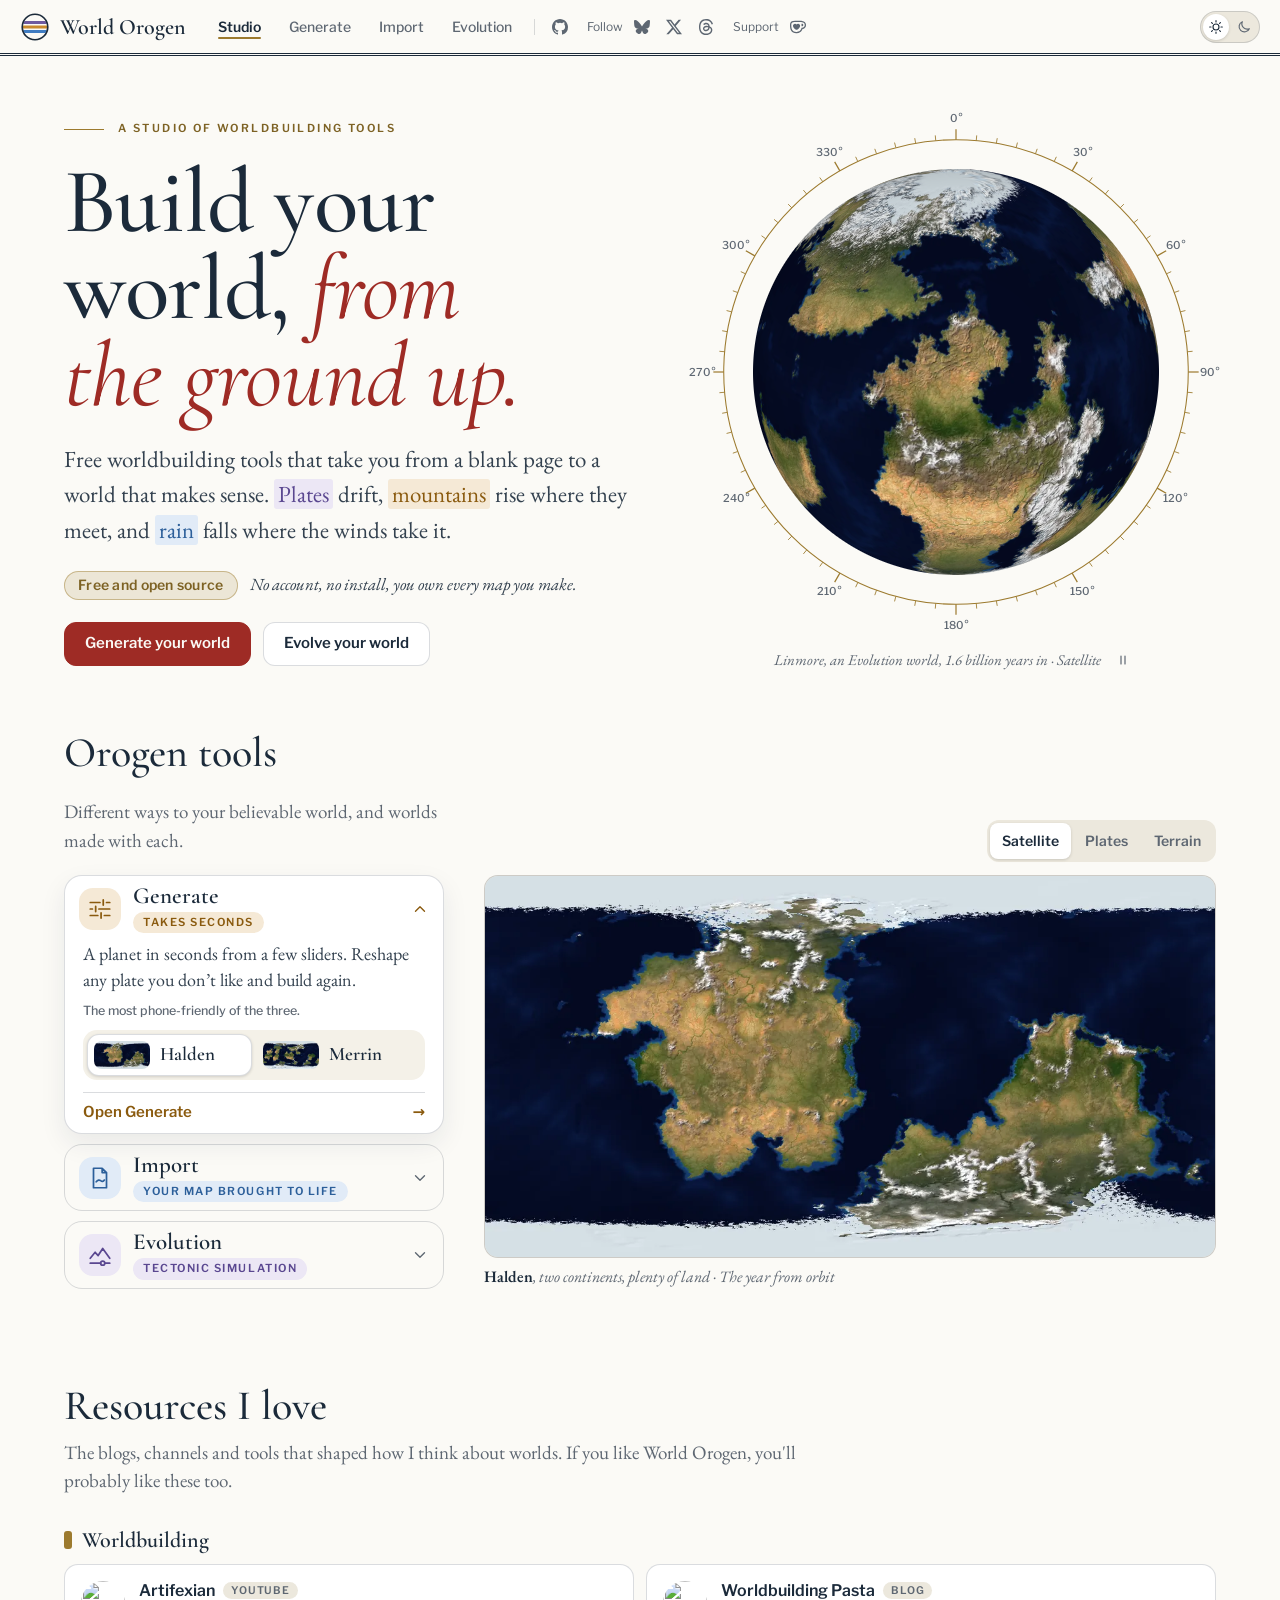
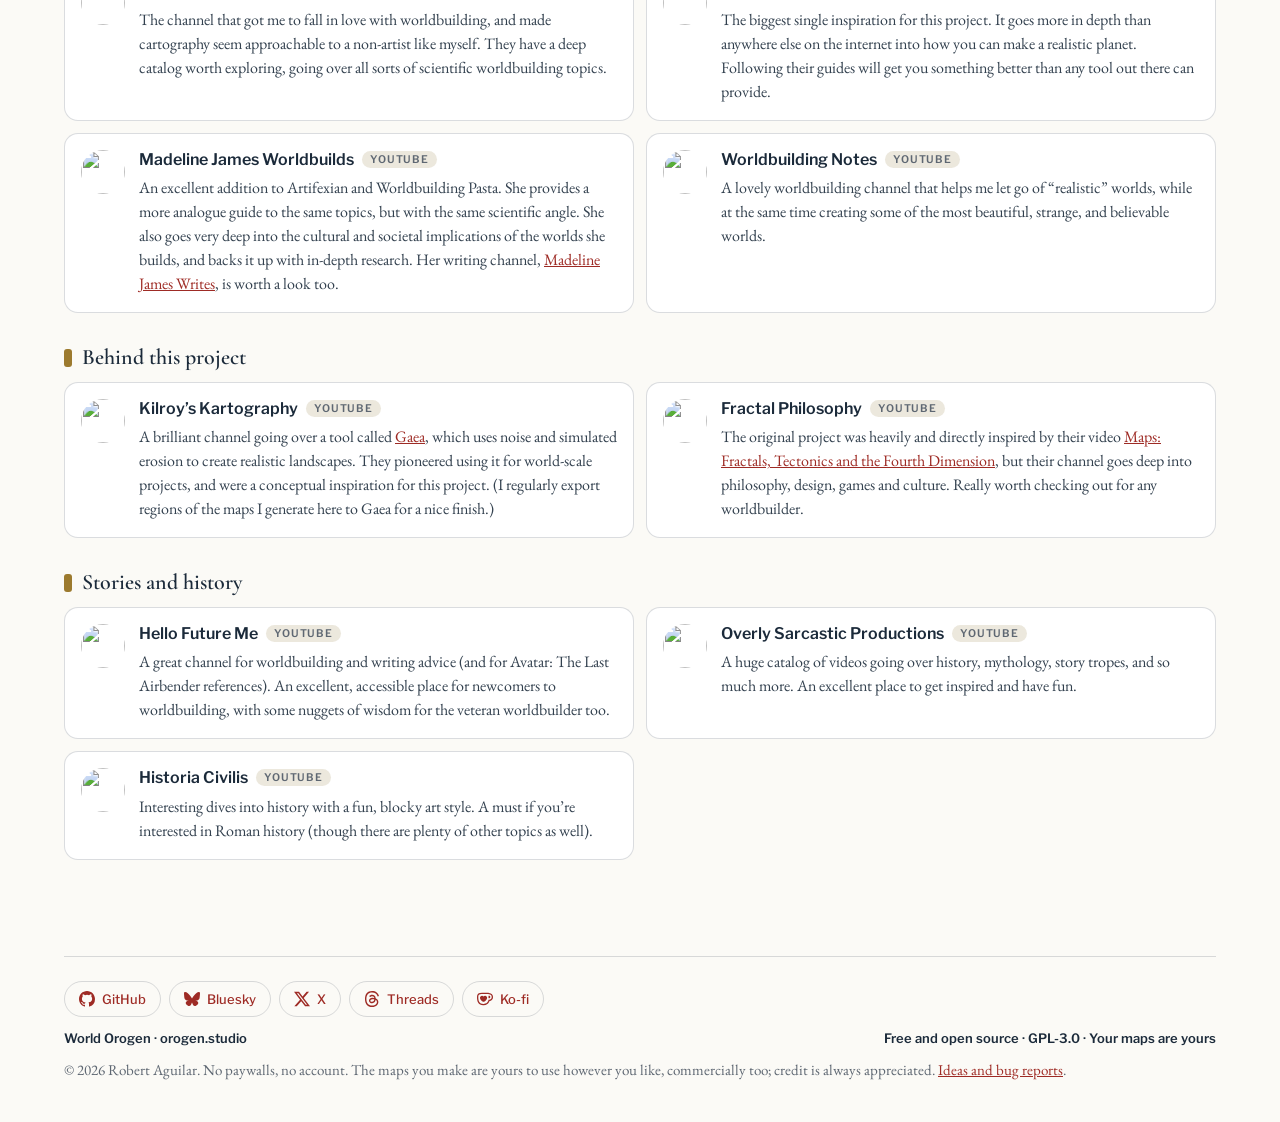
==== commit 3c27b3fc: "P-14: the Studio's globe fetches each view's map a turn ahead of it The hero globe fetched its four " ====
--- a/index.html
+++ b/index.html
@@ -350,9 +350,9 @@
 <script>
     // The hero's globe: Linmore turning slowly, its views fading one into the next (Satellite, Terrain, Climate, Rocks).
     // A small WebGL 2 shader draws an orthographic globe, seen from 18° north, from each view's map (VIEWS: 2048 × 1024,
-    // drawn by Evolution's own Export maps). The still (the same globe at its first moment) shows until the
-    // first map is in, and stays with reduced motion or without WebGL 2. The globe rests off screen and in a hidden tab,
-    // and its button pauses it.
+    // drawn by Evolution's own Export maps), each fetched a turn ahead of its own: the next but one as a view fades in.
+    // The still (the same globe at its first moment) shows until the first map is in, and stays with reduced motion or
+    // without WebGL 2. The globe rests off screen and in a hidden tab, and its button pauses it.
     (function heroGlobe() {
         const frame = document.querySelector('.hero-globe__frame'), canvas = frame?.querySelector('canvas'), still = frame?.querySelector('img');
         const label = document.getElementById('globeView'), button = document.getElementById('globePause');
@@ -406,8 +406,8 @@
         const U = Object.fromEntries(['uA', 'uB', 'uMix', 'uLon', 'uTilt', 'uPx'].map((k) => [k, gl.getUniformLocation(prog, k)]));
         gl.uniform1i(U.uA, 0); gl.uniform1i(U.uB, 1); gl.uniform1f(U.uTilt, TILT * RAD);
         const aniso = gl.getExtension('EXT_texture_filter_anisotropic');
-        const maps = [];
-        const load = (i) => new Promise((done) => {
+        const maps = [], asked = [];
+        const load = (i) => asked[i] ??= new Promise((done) => {
             const img = new Image();
             img.onload = () => {
                 const t = gl.createTexture();
@@ -449,7 +449,7 @@
             lon -= (2 * Math.PI / TURN_S) * dt;                  // (eastward, as a planet turns: the land moves to the right)
             held += dt;
             if (held > HOLD_S && maps[next()]) {
-                if (mix === 0) name(VIEWS[next()][0]);
+                if (mix === 0) { name(VIEWS[next()][0]); load((next() + 1) % VIEWS.length); }
                 mix = Math.min(1, (held - HOLD_S) / FADE_S);
                 if (mix === 1) { view = next(); mix = 0; held = 0; }
             }
@@ -472,14 +472,14 @@
             button.setAttribute('aria-pressed', String(!playing));
             run();
         });
-        load(0).then(async (ok) => {
+        load(0).then((ok) => {
             if (!ok) return;
             size(); draw();
             canvas.classList.add('is-on');                  // (over the still, which is this same picture; then without it)
             setTimeout(() => { still.style.visibility = 'hidden'; }, 450);
             button.hidden = false;
             run();
-            for (let i = 1; i < VIEWS.length; i++) await load(i);
+            load(1);
         });
     })();
 </script>
--- a/styles.css
+++ b/styles.css
@@ -1466,7 +1466,7 @@
     #debugLayer, #climateSeason { min-height: 44px; }
     /* the layers: the list at the top (#mobileViewSwitch), the season beneath it, the legend under that; the view
        strip at the top of the bottom sheet */
-    .layer-bar { top: calc(var(--nav-h) + 60px); }                 /* (under the list: its 44 px, 8 px either side) */
+    .layer-bar { top: calc(var(--nav-h) + 60px); max-width: calc(100vw - 32px); }   /* (under the list: its 44 px, 8 px either side; the window's width, the tabs being in the list) */
     .layer-bar .layer-row, .layer-bar #climateTabs, .layer-bar #climateMore { display: none !important; }
     .layer-subbar select { min-height: 44px; }
     .legend-card { top: calc(var(--nav-h) + 108px); bottom: auto; left: 8px; right: 8px; width: auto; max-height: 28vh; }
@@ -1482,6 +1482,10 @@
     button#generate { padding: 14px; font-size: 16px; }
     select { padding: 10px 12px; }
     #seedRow button { padding: 8px 12px; }
+    /* (a finger's height: the planet code, Copy and Load, Export map, Stats, the tutorial's and What's New's buttons) */
+    #seedCode, #seedRow button, #exportBtn, .stats-toggle summary, .tutorial-nav button { min-height: var(--size-touch); }
+    #seedRow button { min-width: var(--size-touch); }
+    #tutorialClose, #whatsNewClose, #surveyClose { min-width: var(--size-touch); min-height: var(--size-touch); top: 4px; right: 6px; }
 
     /* Font sizes */
     .cg label { font-size: 15px; }
--- a/studio.css
+++ b/studio.css
@@ -179,9 +179,10 @@
     .world { min-height: var(--size-touch); }
     .hero-globe__pause { width: var(--size-touch); height: var(--size-touch); }
     .studio-follow-links a { min-height: var(--size-touch); }
+    .tool-card__cta { min-height: var(--size-touch); }
     /* (the links in running text — a resource's name, the footer's Ideas and bug reports — a finger's height to tap,
        their padding reaching over the lines beside them rather than spacing the text out) */
-    .res-link, .studio-footer p a { padding: 13px 0; }
+    .res-link, .res-note a, .studio-footer p a { padding: 13px 0; }
 }
 /* a phone's: two lines, set further apart, as there the y of "your" falls over the h of "the" */
 @media (max-width: 600px) {
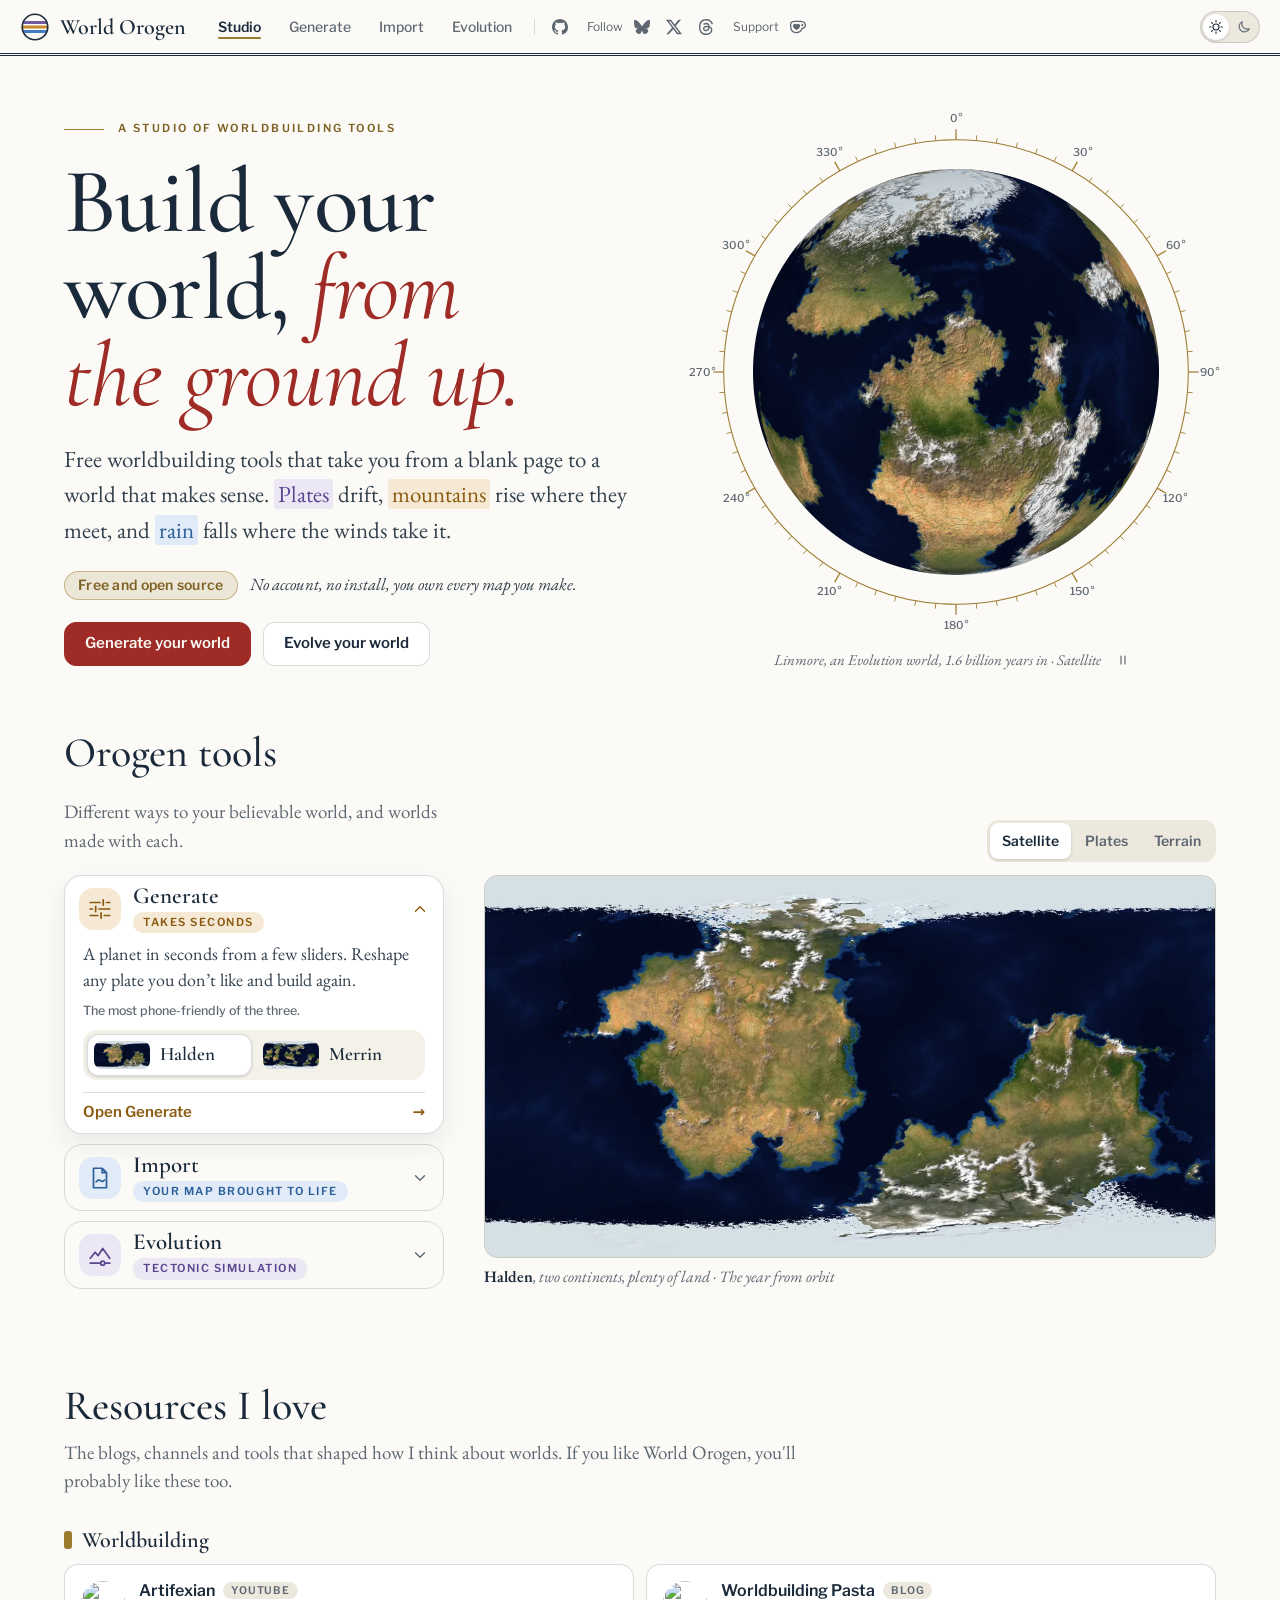
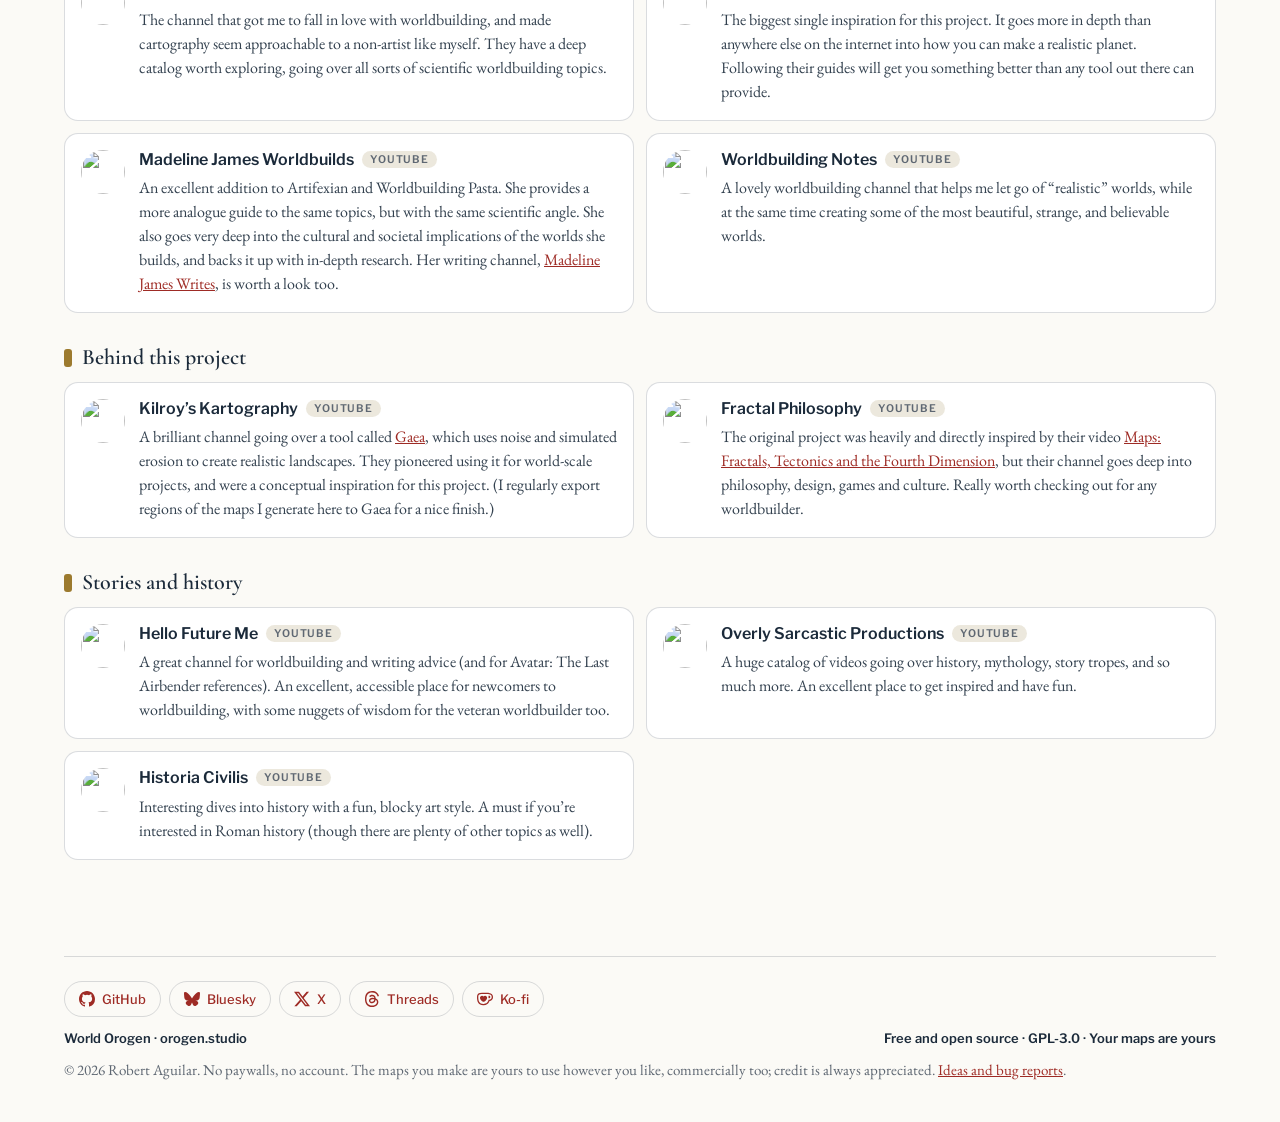
==== commit 853df59d: "Release v3.0.1: SEO text for your own map's climate, and map making Text only, no code. Import said " ====
--- a/index.html
+++ b/index.html
@@ -8,21 +8,21 @@
         if (location.hash.length > 1) location.replace('/generate' + location.search + location.hash);
     </script>
     <meta name="viewport" content="width=device-width, initial-scale=1.0">
-    <title>World Orogen Studio — Free Planet &amp; Worldbuilding Tools</title>
-    <meta name="description" content="Believable worlds from the ground up — World Orogen's free, open-source planet tools in one place: generate a planet in seconds, import your own heightmap and simulate its climate, or watch a planet's tectonic history unfold — plus worldbuilding blogs, channels and tools worth knowing.">
+    <title>World Orogen Studio — Free Planet, Map &amp; Worldbuilding Tools</title>
+    <meta name="description" content="Believable worlds from the ground up — World Orogen's free, open-source planet tools in one place: generate a planet in seconds, bring your own map and see its climate, or watch a planet's tectonic history unfold, then export its world maps in ten projections — plus worldbuilding blogs, channels and tools worth knowing.">
     <meta name="author" content="World Orogen">
     <meta name="theme-color" content="#FBFAF6" media="(prefers-color-scheme: light)">
     <meta name="theme-color" content="#0E1824" media="(prefers-color-scheme: dark)">
     <link rel="canonical" href="https://orogen.studio/">
     <meta property="og:type" content="website">
     <meta property="og:url" content="https://orogen.studio/">
-    <meta property="og:title" content="World Orogen Studio — Free Planet &amp; Worldbuilding Tools">
+    <meta property="og:title" content="World Orogen Studio — Free Planet, Map &amp; Worldbuilding Tools">
     <meta property="og:description" content="Believable worlds from the ground up: three free, in-browser planet tools, and the worldbuilding resources behind them.">
     <meta property="og:image" content="https://orogen.studio/preview.png">
     <meta property="og:site_name" content="World Orogen">
     <meta name="twitter:card" content="summary_large_image">
     <meta name="twitter:site" content="@worldorogen">
-    <meta name="twitter:title" content="World Orogen Studio — Free Planet &amp; Worldbuilding Tools">
+    <meta name="twitter:title" content="World Orogen Studio — Free Planet, Map &amp; Worldbuilding Tools">
     <meta name="twitter:description" content="Believable worlds from the ground up: three free, in-browser planet tools, and the worldbuilding resources behind them.">
     <meta name="twitter:image" content="https://orogen.studio/preview.png">
     <link rel="manifest" href="site.webmanifest">
